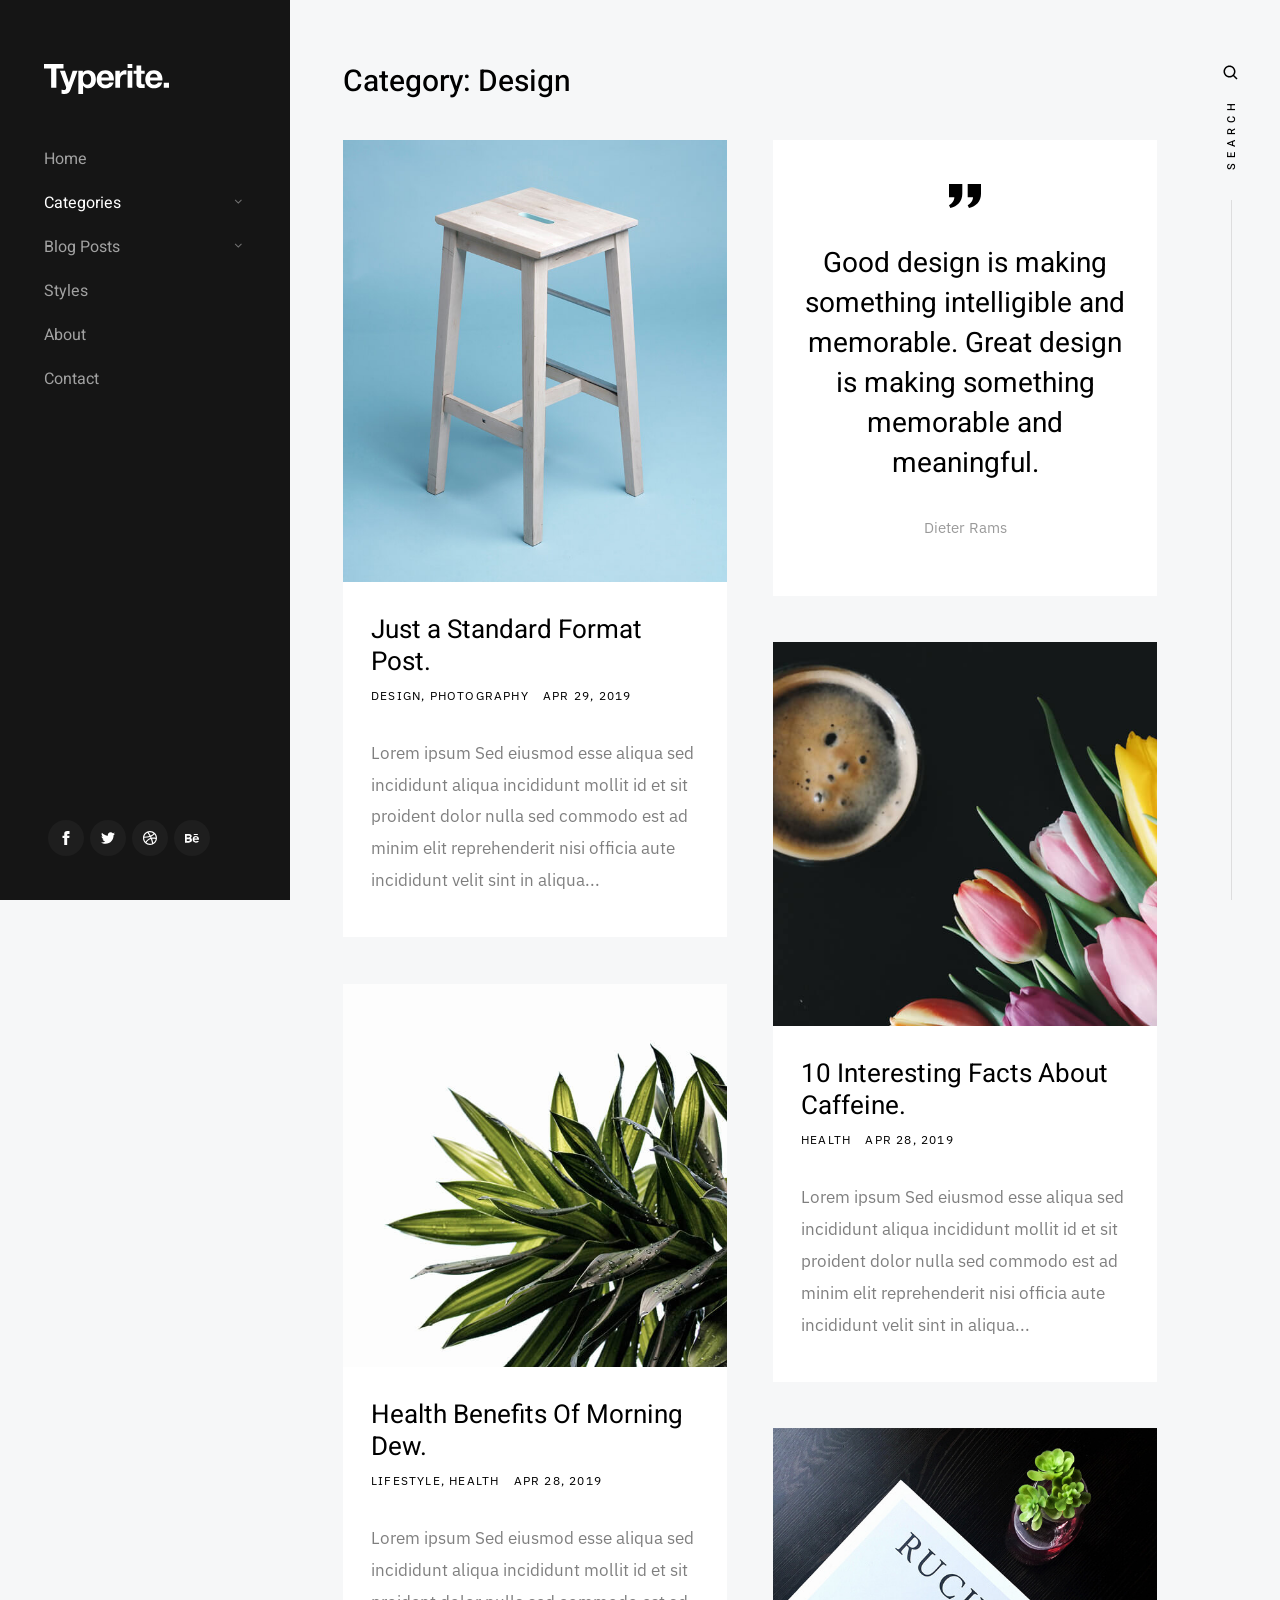
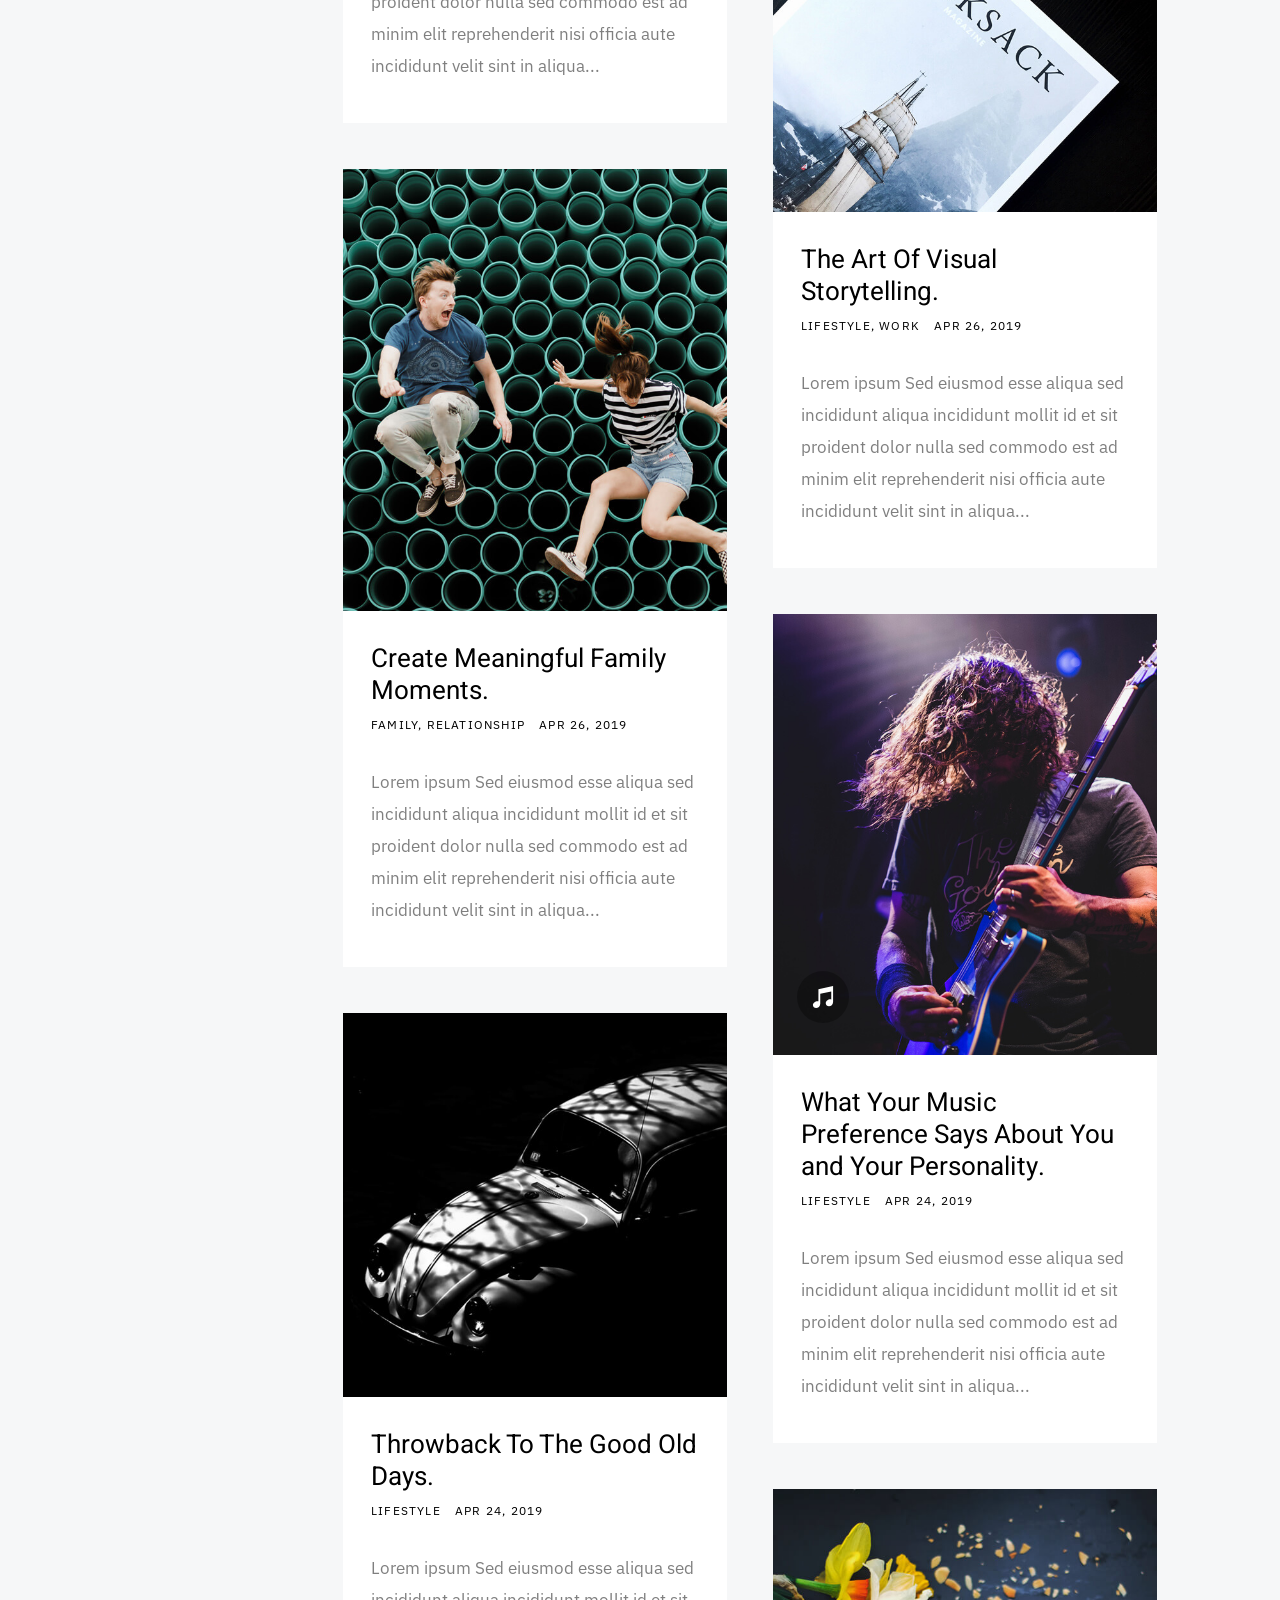
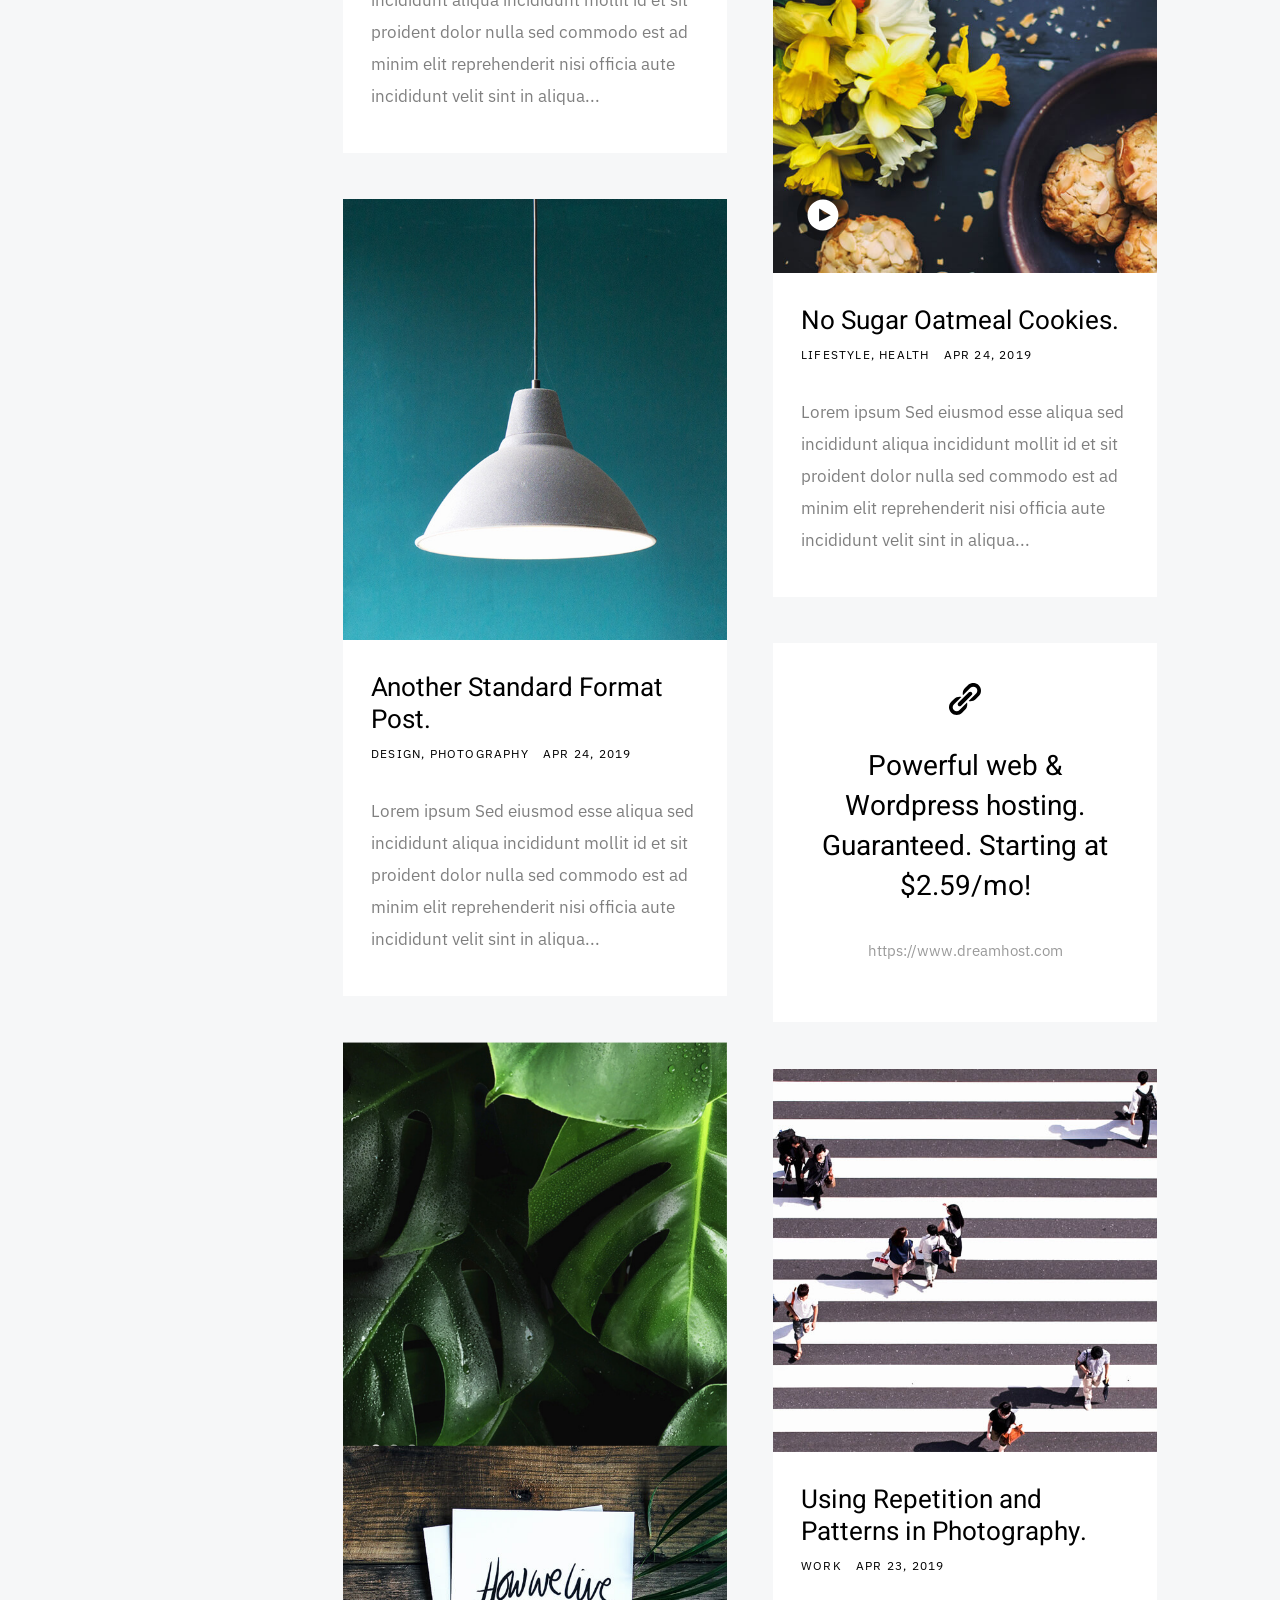
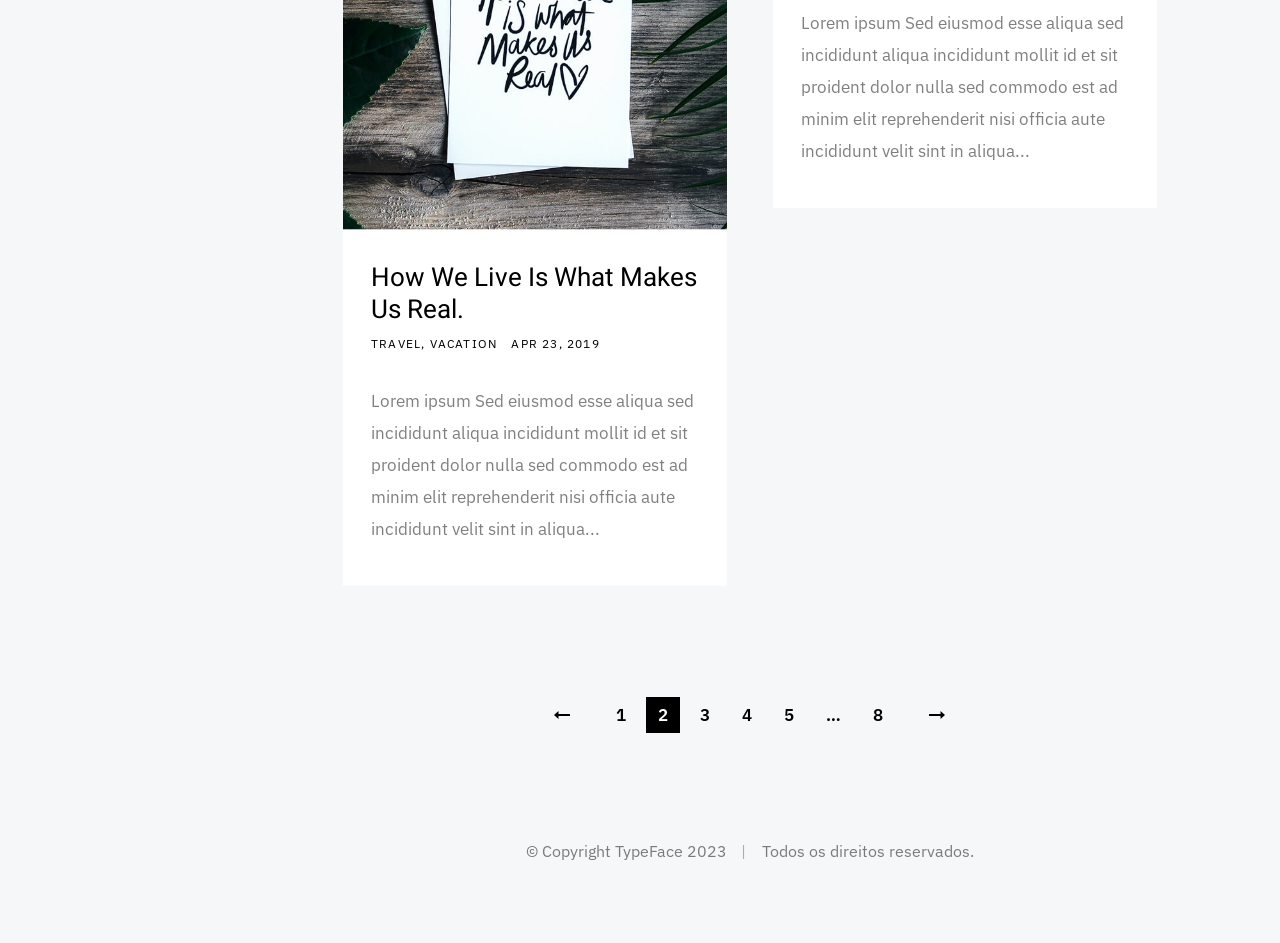
==== category.html @ 80059f25 "typeface" ====
<!DOCTYPE html>
<html class="no-js" lang="pt-br">
  <head>
    <!--- basic page needs
    ================================================== -->
    <meta charset="utf-8" />
    <title>Categories - TypeFace</title>
    <meta name="description" content="" />
    <meta name="author" content="" />

    <!-- mobile specific metas
    ================================================== -->
    <meta name="viewport" content="width=device-width, initial-scale=1" />

    <!-- CSS
    ================================================== -->
    <link rel="stylesheet" href="css/base.css" />
    <link rel="stylesheet" href="css/vendor.css" />
    <link rel="stylesheet" href="css/main.css" />

    <!-- script
    ================================================== -->
    <script src="js/modernizr.js"></script>

    <!-- favicons
    ================================================== -->
    <link rel="apple-touch-icon" sizes="180x180" href="apple-touch-icon.png" />
    <link rel="icon" type="image/png" sizes="32x32" href="favicon-32x32.png" />
    <link rel="icon" type="image/png" sizes="16x16" href="favicon-16x16.png" />
    <link rel="manifest" href="site.webmanifest" />
  </head>

  <body>
    <!-- preloader
    ================================================== -->
    <div id="preloader">
      <div id="loader" class="dots-fade">
        <div></div>
        <div></div>
        <div></div>
      </div>
    </div>

    <div id="top" class="s-wrap site-wrapper">
      <!-- site header
        ================================================== -->
      <header class="s-header">
        <div class="header__top">
          <div class="header__logo">
            <a class="site-logo" href="index.html">
              <img src="images/logo.svg" alt="Homepage" />
            </a>
          </div>
        </div>
        <!-- end header__top -->

        <nav class="header__nav-wrap">
          <ul class="header__nav">
            <li><a href="index.html" title="">Home</a></li>
            <li class="has-children current">
              <a href="#0" title="">Categories</a>
              <ul class="sub-menu">
                <li><a href="category.html">Lifestyle</a></li>
                <li><a href="category.html">Health</a></li>
                <li><a href="category.html">Family</a></li>
                <li><a href="category.html">Management</a></li>
                <li><a href="category.html">Travel</a></li>
                <li><a href="category.html">Work</a></li>
              </ul>
            </li>
            <li class="has-children">
              <a href="#0" title="">Blog Posts</a>
              <ul class="sub-menu">
                <li><a href="single-video.html">Video Post</a></li>
                <li><a href="single-audio.html">Audio Post</a></li>
                <li><a href="single-gallery.html">Gallery Post</a></li>
                <li><a href="single-standard.html">Standard Post</a></li>
              </ul>
            </li>
            <li><a href="styles.html" title="">Styles</a></li>
            <li><a href="page-about.html" title="">About</a></li>
            <li><a href="page-contact.html" title="">Contact</a></li>
          </ul>
          <!-- end header__nav -->

          <ul class="header__social">
            <li class="ss-facebook">
              <a href="https://facebook.com/">
                <span class="screen-reader-text">Facebook</span>
              </a>
            </li>
            <li class="ss-twitter">
              <a href="#0">
                <span class="screen-reader-text">Twitter</span>
              </a>
            </li>
            <li class="ss-dribbble">
              <a href="#0">
                <span class="screen-reader-text">Instagram</span>
              </a>
            </li>
            <li class="ss-behance">
              <a href="#0">
                <span class="screen-reader-text">Behance</span>
              </a>
            </li>
          </ul>
        </nav>
        <!-- end header__nav-wrap -->

        <!-- menu toggle -->
        <a href="#0" class="header__menu-toggle">
          <span>Menu</span>
        </a>
      </header>
      <!-- end s-header -->

      <!-- search
        ================================================== -->
      <div class="s-search">
        <div class="search-block">
          <form role="search" method="get" class="search-form" action="#">
            <label>
              <span class="hide-content">Search for:</span>
              <input
                type="search"
                class="search-field"
                placeholder="Type Keywords"
                value=""
                name="s"
                title="Search for:"
                autocomplete="off"
              />
            </label>
            <input type="submit" class="search-submit" value="Search" />
          </form>

          <a href="#0" title="Close Search" class="search-close">Close</a>
        </div>
        <!-- end search-block -->

        <!-- search modal trigger -->
        <a href="#0" class="search-trigger">
          <svg
            xmlns="http://www.w3.org/2000/svg"
            width="24"
            height="24"
            viewBox="0 0 24 24"
            style="fill: rgba(0, 0, 0, 1); transform: ; -ms-filter: "
          >
            <path
              d="M10,18c1.846,0,3.543-0.635,4.897-1.688l4.396,4.396l1.414-1.414l-4.396-4.396C17.365,13.543,18,11.846,18,10 c0-4.411-3.589-8-8-8s-8,3.589-8,8S5.589,18,10,18z M10,4c3.309,0,6,2.691,6,6s-2.691,6-6,6s-6-2.691-6-6S6.691,4,10,4z"
            ></path>
          </svg>
          <span>Search</span>
        </a>
        <span class="search-line"></span>
      </div>
      <!-- end s-search -->

      <!-- site content
        ================================================== -->
      <div class="s-content">
        <header class="listing-header">
          <h1 class="h2">Category: Design</h1>
        </header>

        <div class="masonry-wrap">
          <div class="masonry">
            <div class="grid-sizer"></div>

            <article class="masonry__brick entry format-standard animate-this">
              <div class="entry__thumb">
                <a href="single-standard.html" class="entry__thumb-link">
                  <img
                    src="images/thumbs/masonry/woodcraft-600.jpg"
                    srcset="
                      images/thumbs/masonry/woodcraft-600.jpg  1x,
                      images/thumbs/masonry/woodcraft-1200.jpg 2x
                    "
                    alt=""
                  />
                </a>
              </div>

              <div class="entry__text">
                <div class="entry__header">
                  <h2 class="entry__title">
                    <a href="single-standard.html"
                      >Just a Standard Format Post.</a
                    >
                  </h2>
                  <div class="entry__meta">
                    <span class="entry__meta-cat">
                      <a href="category.html">Design</a>
                      <a href="category.html">Photography</a>
                    </span>
                    <span class="entry__meta-date">
                      <a href="single-standard.html">Apr 29, 2019</a>
                    </span>
                  </div>
                </div>
                <div class="entry__excerpt">
                  <p>
                    Lorem ipsum Sed eiusmod esse aliqua sed incididunt aliqua
                    incididunt mollit id et sit proident dolor nulla sed commodo
                    est ad minim elit reprehenderit nisi officia aute incididunt
                    velit sint in aliqua...
                  </p>
                </div>
              </div>
            </article>
            <!-- end article -->

            <article class="masonry__brick entry format-quote animate-this">
              <div class="entry__thumb">
                <blockquote>
                  <p>
                    Good design is making something intelligible and memorable.
                    Great design is making something memorable and meaningful.
                  </p>

                  <cite>Dieter Rams</cite>
                </blockquote>
              </div>
            </article>
            <!-- end article -->

            <article class="masonry__brick entry format-standard animate-this">
              <div class="entry__thumb">
                <a href="single-standard.html" class="entry__thumb-link">
                  <img
                    src="images/thumbs/masonry/tulips-600.jpg"
                    srcset="
                      images/thumbs/masonry/tulips-600.jpg  1x,
                      images/thumbs/masonry/tulips-1200.jpg 2x
                    "
                    alt=""
                  />
                </a>
              </div>

              <div class="entry__text">
                <div class="entry__header">
                  <h2 class="entry__title">
                    <a href="single-standard.html"
                      >10 Interesting Facts About Caffeine.</a
                    >
                  </h2>
                  <div class="entry__meta">
                    <span class="entry__meta-cat">
                      <a href="category.html">Health</a>
                    </span>
                    <span class="entry__meta-date">
                      <a href="single-standard.html">Apr 28, 2019</a>
                    </span>
                  </div>
                </div>
                <div class="entry__excerpt">
                  <p>
                    Lorem ipsum Sed eiusmod esse aliqua sed incididunt aliqua
                    incididunt mollit id et sit proident dolor nulla sed commodo
                    est ad minim elit reprehenderit nisi officia aute incididunt
                    velit sint in aliqua...
                  </p>
                </div>
              </div>
            </article>
            <!-- end article -->

            <article class="masonry__brick entry format-standard animate-this">
              <div class="entry__thumb">
                <a href="single-standard.html" class="entry__thumb-link">
                  <img
                    src="images/thumbs/masonry/dew-600.jpg"
                    srcset="
                      images/thumbs/masonry/dew-600.jpg  1x,
                      images/thumbs/masonry/dew-1200.jpg 2x
                    "
                    alt=""
                  />
                </a>
              </div>

              <div class="entry__text">
                <div class="entry__header">
                  <h2 class="entry__title">
                    <a href="single-standard.html"
                      >Health Benefits Of Morning Dew.</a
                    >
                  </h2>
                  <div class="entry__meta">
                    <span class="entry__meta-cat">
                      <a href="category.html">Lifestyle</a>
                      <a href="category.html">Health</a>
                    </span>
                    <span class="entry__meta-date">
                      <a href="single-standard.html">Apr 28, 2019</a>
                    </span>
                  </div>
                </div>
                <div class="entry__excerpt">
                  <p>
                    Lorem ipsum Sed eiusmod esse aliqua sed incididunt aliqua
                    incididunt mollit id et sit proident dolor nulla sed commodo
                    est ad minim elit reprehenderit nisi officia aute incididunt
                    velit sint in aliqua...
                  </p>
                </div>
              </div>
            </article>
            <!-- end article -->

            <article class="masonry__brick entry format-standard animate-this">
              <div class="entry__thumb">
                <a href="single-standard.html" class="entry__thumb-link">
                  <img
                    src="images/thumbs/masonry/rucksack-600.jpg"
                    srcset="
                      images/thumbs/masonry/rucksack-600.jpg  1x,
                      images/thumbs/masonry/rucksack-1200.jpg 2x
                    "
                    alt=""
                  />
                </a>
              </div>

              <div class="entry__text">
                <div class="entry__header">
                  <h2 class="entry__title">
                    <a href="single-standard.html"
                      >The Art Of Visual Storytelling.</a
                    >
                  </h2>

                  <div class="entry__meta">
                    <span class="entry__meta-cat">
                      <a href="category.html">Lifestyle</a>
                      <a href="category.html">Work</a>
                    </span>
                    <span class="entry__meta-date">
                      <a href="single-standard.html">Apr 26, 2019</a>
                    </span>
                  </div>
                </div>
                <div class="entry__excerpt">
                  <p>
                    Lorem ipsum Sed eiusmod esse aliqua sed incididunt aliqua
                    incididunt mollit id et sit proident dolor nulla sed commodo
                    est ad minim elit reprehenderit nisi officia aute incididunt
                    velit sint in aliqua...
                  </p>
                </div>
              </div>
            </article>
            <!-- end article -->

            <article class="masonry__brick entry format-standard animate-this">
              <div class="entry__thumb">
                <a href="single-standard.html" class="entry__thumb-link">
                  <img
                    src="images/thumbs/masonry/jump-600.jpg"
                    srcset="
                      images/thumbs/masonry/jump-600.jpg  1x,
                      images/thumbs/masonry/jump-1200.jpg 2x
                    "
                    alt=""
                  />
                </a>
              </div>

              <div class="entry__text">
                <div class="entry__header">
                  <h2 class="entry__title">
                    <a href="single-standard.html"
                      >Create Meaningful Family Moments.</a
                    >
                  </h2>
                  <div class="entry__meta">
                    <span class="entry__meta-cat">
                      <a href="category.html">Family</a>
                      <a href="category.html">Relationship</a>
                    </span>
                    <span class="entry__meta-date">
                      <a href="single-standard.html">Apr 26, 2019</a>
                    </span>
                  </div>
                </div>
                <div class="entry__excerpt">
                  <p>
                    Lorem ipsum Sed eiusmod esse aliqua sed incididunt aliqua
                    incididunt mollit id et sit proident dolor nulla sed commodo
                    est ad minim elit reprehenderit nisi officia aute incididunt
                    velit sint in aliqua...
                  </p>
                </div>
              </div>
            </article>
            <!-- end article -->

            <article class="masonry__brick entry format-audio animate-this">
              <div class="entry__thumb">
                <a href="single-audio.html" class="entry__thumb-link">
                  <img
                    src="images/thumbs/masonry/guitarist-600.jpg"
                    srcset="
                      images/thumbs/masonry/guitarist-600.jpg  1x,
                      images/thumbs/masonry/guitarist-1200.jpg 2x
                    "
                    alt=""
                  />
                </a>
              </div>

              <div class="entry__text">
                <div class="entry__header">
                  <h2 class="entry__title">
                    <a href="single-audio.html"
                      >What Your Music Preference Says About You and Your
                      Personality.</a
                    >
                  </h2>
                  <div class="entry__meta">
                    <span class="entry__meta-cat">
                      <a href="category.html">Lifestyle</a>
                    </span>
                    <span class="entry__meta-date">
                      <a href="single-standard.html">Apr 24, 2019</a>
                    </span>
                  </div>
                </div>
                <div class="entry__excerpt">
                  <p>
                    Lorem ipsum Sed eiusmod esse aliqua sed incididunt aliqua
                    incididunt mollit id et sit proident dolor nulla sed commodo
                    est ad minim elit reprehenderit nisi officia aute incididunt
                    velit sint in aliqua...
                  </p>
                </div>
              </div>
            </article>
            <!-- end article -->

            <article class="masonry__brick entry format-standard animate-this">
              <div class="entry__thumb">
                <a href="single-standard.html" class="entry__thumb-link">
                  <img
                    src="images/thumbs/masonry/beetle-600.jpg"
                    srcset="
                      images/thumbs/masonry/beetle-600.jpg  1x,
                      images/thumbs/masonry/beetle-1200.jpg 2x
                    "
                    alt=""
                  />
                </a>
              </div>

              <div class="entry__text">
                <div class="entry__header">
                  <h2 class="entry__title">
                    <a href="single-standard.html"
                      >Throwback To The Good Old Days.</a
                    >
                  </h2>
                  <div class="entry__meta">
                    <span class="entry__meta-cat">
                      <a href="category.html">Lifestyle</a>
                    </span>
                    <span class="entry__meta-date">
                      <a href="single-standard.html">Apr 24, 2019</a>
                    </span>
                  </div>
                </div>
                <div class="entry__excerpt">
                  <p>
                    Lorem ipsum Sed eiusmod esse aliqua sed incididunt aliqua
                    incididunt mollit id et sit proident dolor nulla sed commodo
                    est ad minim elit reprehenderit nisi officia aute incididunt
                    velit sint in aliqua...
                  </p>
                </div>
              </div>
            </article>
            <!-- end article -->

            <article class="masonry__brick entry format-video animate-this">
              <div class="entry__thumb video-image">
                <a
                  href="https://player.vimeo.com/video/117310401?color=339989&title=0&byline=0&portrait=0"
                  data-lity
                  class="entry__thumb-link"
                >
                  <img
                    src="images/thumbs/masonry/cookies-600.jpg"
                    srcset="
                      images/thumbs/masonry/cookies-600.jpg  1x,
                      images/thumbs/masonry/cookies-1200.jpg 2x
                    "
                    alt=""
                  />
                </a>
              </div>

              <div class="entry__text">
                <div class="entry__header">
                  <h2 class="entry__title">
                    <a href="single-video.html">No Sugar Oatmeal Cookies.</a>
                  </h2>
                  <div class="entry__meta">
                    <span class="entry__meta-cat">
                      <a href="category.html">Lifestyle</a>
                      <a href="category.html">Health</a>
                    </span>
                    <span class="entry__meta-date">
                      <a href="single-standard.html">Apr 24, 2019</a>
                    </span>
                  </div>
                </div>
                <div class="entry__excerpt">
                  <p>
                    Lorem ipsum Sed eiusmod esse aliqua sed incididunt aliqua
                    incididunt mollit id et sit proident dolor nulla sed commodo
                    est ad minim elit reprehenderit nisi officia aute incididunt
                    velit sint in aliqua...
                  </p>
                </div>
              </div>
            </article>
            <!-- end article -->

            <article class="masonry__brick entry format-standard animate-this">
              <div class="entry__thumb">
                <a href="single-standard.html" class="entry__thumb-link">
                  <img
                    src="images/thumbs/masonry/lamp-600.jpg"
                    srcset="
                      images/thumbs/masonry/lamp-600.jpg  1x,
                      images/thumbs/masonry/lamp-1200.jpg 2x
                    "
                    alt=""
                  />
                </a>
              </div>

              <div class="entry__text">
                <div class="entry__header">
                  <h2 class="entry__title">
                    <a href="single-standard.html"
                      >Another Standard Format Post.</a
                    >
                  </h2>
                  <div class="entry__meta">
                    <span class="entry__meta-cat">
                      <a href="category.html">Design</a>
                      <a href="category.html">Photography</a>
                    </span>
                    <span class="entry__meta-date">
                      <a href="single-standard.html">Apr 24, 2019</a>
                    </span>
                  </div>
                </div>
                <div class="entry__excerpt">
                  <p>
                    Lorem ipsum Sed eiusmod esse aliqua sed incididunt aliqua
                    incididunt mollit id et sit proident dolor nulla sed commodo
                    est ad minim elit reprehenderit nisi officia aute incididunt
                    velit sint in aliqua...
                  </p>
                </div>
              </div>
            </article>
            <!-- end article -->

            <article class="masonry__brick entry format-link animate-this">
              <div class="entry__thumb">
                <div class="link-wrap">
                  <h2>
                    Powerful web & Wordpress hosting. Guaranteed. Starting at
                    $2.59/mo!
                  </h2>
                  <cite>
                    <a
                      target="_blank"
                      href="https://www.dreamhost.com/r.cgi?287326"
                      >https://www.dreamhost.com</a
                    >
                  </cite>
                </div>
              </div>
            </article>
            <!-- end article -->

            <article class="masonry__brick entry format-gallery animate-this">
              <div class="entry__thumb slider">
                <div class="slider__slides">
                  <div class="slider__slide">
                    <img
                      src="images/thumbs/masonry/gallery/slide-1-600.jpg"
                      srcset="
                        images/thumbs/masonry/gallery/slide-1-600.jpg  1x,
                        images/thumbs/masonry/gallery/slide-1-1200.jpg 2x
                      "
                      alt=""
                    />
                  </div>
                  <div class="slider__slide">
                    <img
                      src="images/thumbs/masonry/gallery/slide-2-600.jpg"
                      srcset="
                        images/thumbs/masonry/gallery/slide-2-600.jpg  1x,
                        images/thumbs/masonry/gallery/slide-2-1200.jpg 2x
                      "
                      alt=""
                    />
                  </div>
                  <div class="slider__slide">
                    <img
                      src="images/thumbs/masonry/gallery/slide-3-600.jpg"
                      srcset="
                        images/thumbs/masonry/gallery/slide-3-600.jpg  1x,
                        images/thumbs/masonry/gallery/slide-3-1200.jpg 2x
                      "
                      alt=""
                    />
                  </div>
                </div>
              </div>

              <div class="entry__text">
                <div class="entry__header">
                  <h2 class="entry__title">
                    <a href="single-gallery.html"
                      >The Best Tropical Leaves Images.</a
                    >
                  </h2>
                  <div class="entry__meta">
                    <span class="entry__meta-cat">
                      <a href="category.html">Vacation</a>
                    </span>
                    <span class="entry__meta-date">
                      <a href="single-standard.html">Apr 23, 2019</a>
                    </span>
                  </div>
                </div>
                <div class="entry__excerpt">
                  <p>
                    Lorem ipsum Sed eiusmod esse aliqua sed incididunt aliqua
                    incididunt mollit id et sit proident dolor nulla sed commodo
                    est ad minim elit reprehenderit nisi officia aute incididunt
                    velit sint in aliqua...
                  </p>
                </div>
              </div>
            </article>
            <!-- end article -->

            <article class="masonry__brick entry format-standard animate-this">
              <div class="entry__thumb">
                <a href="single-standard.html" class="entry__thumb-link">
                  <img
                    src="images/thumbs/masonry/walk-600.jpg"
                    srcset="
                      images/thumbs/masonry/walk-600.jpg  1x,
                      images/thumbs/masonry/walk-1200.jpg 2x
                    "
                    alt=""
                  />
                </a>
              </div>

              <div class="entry__text">
                <div class="entry__header">
                  <h2 class="entry__title">
                    <a href="single-standard.html"
                      >Using Repetition and Patterns in Photography.</a
                    >
                  </h2>
                  <div class="entry__meta">
                    <span class="entry__meta-cat">
                      <a href="category.html">Work</a>
                    </span>
                    <span class="entry__meta-date">
                      <a href="single-standard.html">Apr 23, 2019</a>
                    </span>
                  </div>
                </div>
                <div class="entry__excerpt">
                  <p>
                    Lorem ipsum Sed eiusmod esse aliqua sed incididunt aliqua
                    incididunt mollit id et sit proident dolor nulla sed commodo
                    est ad minim elit reprehenderit nisi officia aute incididunt
                    velit sint in aliqua...
                  </p>
                </div>
              </div>
            </article>
            <!-- end article -->

            <article class="masonry__brick entry format-standard animate-this">
              <div class="entry__thumb">
                <a href="single-standard.html" class="entry__thumb-link">
                  <img
                    src="images/thumbs/masonry/real-600.jpg"
                    srcset="
                      images/thumbs/masonry/real-600.jpg  1x,
                      images/thumbs/masonry/real-1200.jpg 2x
                    "
                    alt=""
                  />
                </a>
              </div>

              <div class="entry__text">
                <div class="entry__header">
                  <h2 class="entry__title">
                    <a href="single-standard.html"
                      >How We Live Is What Makes Us Real.</a
                    >
                  </h2>
                  <div class="entry__meta">
                    <span class="entry__meta-cat">
                      <a href="category.html">Travel</a>
                      <a href="category.html">Vacation</a>
                    </span>
                    <span class="entry__meta-date">
                      <a href="single-standard.html">Apr 23, 2019</a>
                    </span>
                  </div>
                </div>
                <div class="entry__excerpt">
                  <p>
                    Lorem ipsum Sed eiusmod esse aliqua sed incididunt aliqua
                    incididunt mollit id et sit proident dolor nulla sed commodo
                    est ad minim elit reprehenderit nisi officia aute incididunt
                    velit sint in aliqua...
                  </p>
                </div>
              </div>
            </article>
            <!-- end article -->
          </div>
          <!-- end masonry -->
        </div>
        <!-- end masonry-wrap -->

        <div class="row">
          <div class="column large-full">
            <nav class="pgn">
              <ul>
                <li><a class="pgn__prev" href="#0">Prev</a></li>
                <li><a class="pgn__num" href="#0">1</a></li>
                <li><span class="pgn__num current">2</span></li>
                <li><a class="pgn__num" href="#0">3</a></li>
                <li><a class="pgn__num" href="#0">4</a></li>
                <li><a class="pgn__num" href="#0">5</a></li>
                <li><span class="pgn__num dots">…</span></li>
                <li><a class="pgn__num" href="#0">8</a></li>
                <li><a class="pgn__next" href="#0">Next</a></li>
              </ul>
            </nav>
          </div>
        </div>
      </div>
      <!-- end s-content -->

      <!-- footer
        ================================================== -->
      <footer class="s-footer">
        <div class="row">
          <div class="column large-full footer__content">
            <div class="footer__copyright">
              <span>© Copyright TypeFace 2023</span>
              <span>Todos os direitos reservados.</span>
            </div>
          </div>
        </div>

        <div class="go-top">
          <a class="smoothscroll" title="Back to Top" href="#top"></a>
        </div>
      </footer>
    </div>
    <!-- end s-wrap -->

    <!-- Java Script
    ================================================== -->
    <script src="js/jquery-3.2.1.min.js"></script>
    <script src="js/plugins.js"></script>
    <script src="js/main.js"></script>
  </body>
</html>
---- css/base.css ----
/* =================================================================== 
 *
 *  Typerite Base Stylesheet
 *  Template Ver. 1.1.0
 *  03-15-2021
 *  ------------------------------------------------------------------
 *
 *  TOC:
 *  # imports 
 *  # normalize
 *  # basic/base setup styles
 *      ## Media
 *      ## Typography resets 
 *      ## links
 *      ## inputs
 *  # grid
 *      ## medium screen devices
 *      ## tablets
 *      ## mobile devices
 *      ## small mobile devices
 *  # block grids
 *      ## block grids - medium screen devices
 *      ## block grids - tablets
 *      ## block grids - mobile devices
 *      ## block grids - small mobile devices
 *  # MISC
 *
 * =================================================================== */


/* ===================================================================
 * # imports 
 *
 * ------------------------------------------------------------------- */
@import url("https://fonts.googleapis.com/css?family=Heebo:300,400,500,600,700|Lora:400,400i,700,700i|IBM+Plex+Sans:300,400,400i,600,700,900");


/* ==========================================================================
 * # normalize
 * normalize.css v8.0.1 | MIT License |
 * github.com/necolas/normalize.css
 *
 * -------------------------------------------------------------------------- */

/* ------------------------------------------------------------------- 
 * ## document
 * ------------------------------------------------------------------- */
/* 1. Correct the line height in all browsers.
 * 2. Prevent adjustments of font size after orientation changes in iOS.*/
html {
    line-height              : 1.15;
    /* 1 */
    -webkit-text-size-adjust : 100%;
    /* 2 */
}

/* ------------------------------------------------------------------- 
 * ## sections
 * ------------------------------------------------------------------- */
/* Remove the margin in all browsers. */
body {
    margin : 0;
}

/* Render the `main` element consistently in IE. */
main {
    display : block;
}

/* Correct the font size and margin on `h1` elements within `section` and
 * `article` contexts in Chrome, Firefox, and Safari. */
h1 {
    font-size : 2em;
    margin    : 0.67em 0;
}

/* ------------------------------------------------------------------- 
 * ## grouping
 * ------------------------------------------------------------------- */
/* 1. Add the correct box sizing in Firefox.
 * 2. Show the overflow in Edge and IE. */
hr {
    box-sizing : content-box;
    /* 1 */
    height     : 0;
    /* 1 */
    overflow   : visible;
    /* 2 */
}

/* 1. Correct the inheritance and scaling of font size in all browsers.
 * 2. Correct the odd `em` font sizing in all browsers. */
pre {
    font-family : monospace, monospace;
    /* 1 */
    font-size   : 1em;
    /* 2 */
}

/* ------------------------------------------------------------------- 
 * ## text-level semantics
 * ------------------------------------------------------------------- */
/* Remove the gray background on active links in IE 10. */
a {
    background-color : transparent;
}

/* 1. Remove the bottom border in Chrome 57-
 * 2. Add the correct text decoration in Chrome, Edge, IE, Opera, and Safari. */
abbr[title] {
    border-bottom   : none;
    /* 1 */
    text-decoration : underline;
    /* 2 */
    text-decoration : underline dotted;
    /* 2 */
}

/* Add the correct font weight in Chrome, Edge, and Safari. */
b,
strong {
    font-weight : bolder;
}

/* 1. Correct the inheritance and scaling of font size in all browsers.
 * 2. Correct the odd `em` font sizing in all browsers. */
code,
kbd,
samp {
    font-family : monospace, monospace;
    /* 1 */
    font-size   : 1em;
    /* 2 */
}

/* Add the correct font size in all browsers. */
small {
    font-size : 80%;
}

/* Prevent `sub` and `sup` elements from affecting the line height in
 * all browsers. */
sub,
sup {
    font-size      : 75%;
    line-height    : 0;
    position       : relative;
    vertical-align : baseline;
}

sub {
    bottom : -0.25em;
}

sup {
    top : -0.5em;
}

/* ------------------------------------------------------------------- 
 * ## embedded content
 * ------------------------------------------------------------------- */
/* Remove the border on images inside links in IE 10. */
img {
    border-style : none;
}

/* ------------------------------------------------------------------- 
 * ## forms
 * ------------------------------------------------------------------- */
/* 1. Change the font styles in all browsers.
 * 2. Remove the margin in Firefox and Safari. */
button,
input,
optgroup,
select,
textarea {
    font-family : inherit;
    /* 1 */
    font-size   : 100%;
    /* 1 */
    line-height : 1.15;
    /* 1 */
    margin      : 0;
    /* 2 */
}

/* Show the overflow in IE.
 * 1. Show the overflow in Edge. */
button,
input {
    /* 1 */
    overflow : visible;
}

/* Remove the inheritance of text transform in Edge, Firefox, and IE.
 * 1. Remove the inheritance of text transform in Firefox. */
button,
select {
    /* 1 */
    text-transform : none;
}

/* Correct the inability to style clickable types in iOS and Safari. */
button,
[type="button"],
[type="reset"],
[type="submit"] {
    -webkit-appearance : button;
}

/* Remove the inner border and padding in Firefox. */
button::-moz-focus-inner,
[type="button"]::-moz-focus-inner,
[type="reset"]::-moz-focus-inner,
[type="submit"]::-moz-focus-inner {
    border-style : none;
    padding      : 0;
}

/* Restore the focus styles unset by the previous rule. */
button:-moz-focusring,
[type="button"]:-moz-focusring,
[type="reset"]:-moz-focusring,
[type="submit"]:-moz-focusring {
    outline : 1px dotted ButtonText;
}

/* Correct the padding in Firefox. */
fieldset {
    padding : 0.35em 0.75em 0.625em;
}

/* 1. Correct the text wrapping in Edge and IE.
 * 2. Correct the color inheritance from `fieldset` elements in IE.
 * 3. Remove the padding so developers are not caught out when they zero out
 *    `fieldset` elements in all browsers. */
legend {
    box-sizing  : border-box;
    /* 1 */
    color       : inherit;
    /* 2 */
    display     : table;
    /* 1 */
    max-width   : 100%;
    /* 1 */
    padding     : 0;
    /* 3 */
    white-space : normal;
    /* 1 */
}

/* Add the correct vertical alignment in Chrome, Firefox, and Opera. */
progress {
    vertical-align : baseline;
}

/* Remove the default vertical scrollbar in IE 10+. */
textarea {
    overflow : auto;
}

/* 1. Add the correct box sizing in IE 10.
 * 2. Remove the padding in IE 10. */
[type="checkbox"],
[type="radio"] {
    box-sizing : border-box;
    /* 1 */
    padding    : 0;
    /* 2 */
}

/* Correct the cursor style of increment and decrement buttons in Chrome. */
[type="number"]::-webkit-inner-spin-button,
[type="number"]::-webkit-outer-spin-button {
    height : auto;
}

/* 1. Correct the odd appearance in Chrome and Safari.
 * 2. Correct the outline style in Safari. */
[type="search"] {
    -webkit-appearance : textfield;
    /* 1 */
    outline-offset     : -2px;
    /* 2 */
}

/* Remove the inner padding in Chrome and Safari on macOS. */
[type="search"]::-webkit-search-decoration {
    -webkit-appearance : none;
}

/* 1. Correct the inability to style clickable types in iOS and Safari.
 * 2. Change font properties to `inherit` in Safari. */
::-webkit-file-upload-button {
    -webkit-appearance : button;
    /* 1 */
    font               : inherit;
    /* 2 */
}

/* ------------------------------------------------------------------- 
 * ## interactive
 * ------------------------------------------------------------------- */
/* Add the correct display in Edge, IE 10+, and Firefox. */
details {
    display : block;
}

/* Add the correct display in all browsers. */
summary {
    display : list-item;
}

/* ------------------------------------------------------------------- 
 * ## misc
 * ------------------------------------------------------------------- */
/* Add the correct display in IE 10+. */
template {
    display : none;
}

/* Add the correct display in IE 10. */
[hidden] {
    display : none;
}


/* ===================================================================
 * # basic/base setup styles
 *
 * ------------------------------------------------------------------- */
html {
    font-size  : 62.5%;
    box-sizing : border-box;
}

*,
*::before,
*::after {
    box-sizing : inherit;
}

body {
    font-weight                : normal;
    line-height                : 1;
    word-wrap                  : break-word;
    -moz-font-smoothing        : grayscale;
    -moz-osx-font-smoothing    : grayscale;
    -webkit-font-smoothing     : antialiased;
    -webkit-overflow-scrolling : touch;
    -webkit-text-size-adjust   : none;
}

/* ------------------------------------------------------------------- 
 * ## Media
 * ------------------------------------------------------------------- */
svg,
img,
video embed,
iframe,
object {
    max-width : 100%;
    height    : auto;
}

/* ------------------------------------------------------------------- 
 * ## Typography resets 
 * ------------------------------------------------------------------- */
div,
dl,
dt,
dd,
ul,
ol,
li,
h1,
h2,
h3,
h4,
h5,
h6,
pre,
form,
p,
blockquote,
th,
td {
    margin  : 0;
    padding : 0;
}

p {
    font-size      : inherit;
    text-rendering : optimizeLegibility;
}

em,
i {
    font-style  : italic;
    line-height : inherit;
}

strong,
b {
    font-weight : bold;
    line-height : inherit;
}

small {
    font-size   : 60%;
    line-height : inherit;
}

ol,
ul {
    list-style : none;
}

li {
    display : block;
}

/* ------------------------------------------------------------------- 
 * ## links
 * ------------------------------------------------------------------- */
a {
    text-decoration : none;
    line-height     : inherit;
}

a img {
    border : none;
}

/* ------------------------------------------------------------------- 
 * ## inputs
 * ------------------------------------------------------------------- */
fieldset {
    margin  : 0;
    padding : 0;
}

input[type="email"],
input[type="number"],
input[type="search"],
input[type="text"],
input[type="tel"],
input[type="url"],
input[type="password"],
textarea {
    -webkit-appearance : none;
    -moz-appearance    : none;
    appearance         : none;
}


/* ===================================================================
 * # grid v2.0.1
 *
 *   -----------------------------------------------------------------
 * - Grid breakpoints are based on MAXIMUM WIDTH media queries, 
 *   meaning they apply to that one breakpoint and ALL THOSE BELOW IT.
 * - Grid columns without a specified width will automatically layout 
 *   as equal width columns.
 * ------------------------------------------------------------------- */

/* rows
 * ------------------------------------- */
.row {
    width             : 89%;
    max-width         : 1200px;
    margin            : 0 auto;
    display           : -ms-flexbox;
    display           : -webkit-flex;
    display           : flex;
    -webkit-flex-flow : row wrap;
    -ms-flex-flow     : row wrap;
    flex-flow         : row wrap;
}

.row .row {
    width        : auto;
    max-width    : none;
    margin-left  : -20px;
    margin-right : -20px;
}

/* columns
 * -------------------------------------- */
.column {
    -webkit-flex : 1 1 0%;
    -ms-flex     : 1 1 0%;
    flex         : 1 1 0%;
    padding      : 0 20px;
}

.collapse>.column,
.column.collapse {
    padding : 0;
}

/* flex row containers utility classes
 * ----------------------------------------- */
.row.row-wrap {
    -webkit-flex-wrap : wrap;
    -ms-flex-wrap     : wrap;
    flex-wrap         : wrap;
}

.row.row-nowrap {
    -webkit-flex-wrap : nowrap;
    -ms-flex-wrap     : none;
    flex-wrap         : nowrap;
}

.row.row-top {
    -webkit-align-items : flex-start;
    -ms-flex-align      : start;
    align-items         : flex-start;
}

.row.row-bottom {
    -webkit-align-items : flex-end;
    -ms-flex-align      : end;
    align-items         : flex-end;
}

.row.row-center {
    -webkit-align-items : center;
    -ms-flex-align      : center;
    align-items         : center;
}

.row.row-stretch {
    -webkit-align-items : stretch;
    -ms-flex-align      : stretch;
    align-items         : stretch;
}

.row.row-baseline {
    -webkit-align-items : baseline;
    -ms-flex-align      : baseline;
    align-items         : baseline;
}

/* flex item utility alignment classes
 * ----------------------------------------- */
.align-center {
    margin              : auto;
    -webkit-align-self  : center;
    -ms-flex-item-align : center;
    align-self          : center;
}

.align-left {
    margin-right        : auto;
    -webkit-align-self  : center;
    -ms-flex-item-align : center;
    align-self          : center;
}

.align-right {
    margin-left         : auto;
    -webkit-align-self  : center;
    -ms-flex-item-align : center;
    align-self          : center;
}

.align-x-center {
    margin-right : auto;
    margin-left  : auto;
}

.align-x-left {
    margin-right : auto;
}

.align-x-right {
    margin-left : auto;
}

.align-y-center {
    -webkit-align-self  : center;
    -ms-flex-item-align : center;
    align-self          : center;
}

.align-y-top {
    -webkit-align-self  : flex-start;
    -ms-flex-item-align : start;
    align-self          : flex-start;
}

.align-y-bottom {
    -webkit-align-self  : flex-end;
    -ms-flex-item-align : end;
    align-self          : flex-end;
}

/* large screen column widths 
 * -------------------------------------- */
.large-1 {
    -webkit-flex : 0 0 8.33333%;
    -ms-flex     : 0 0 8.33333%;
    flex         : 0 0 8.33333%;
    max-width    : 8.33333%;
}

.large-2 {
    -webkit-flex : 0 0 16.66667%;
    -ms-flex     : 0 0 16.66667%;
    flex         : 0 0 16.66667%;
    max-width    : 16.66667%;
}

.large-3 {
    -webkit-flex : 0 0 25%;
    -ms-flex     : 0 0 25%;
    flex         : 0 0 25%;
    max-width    : 25%;
}

.large-4 {
    -webkit-flex : 0 0 33.33333%;
    -ms-flex     : 0 0 33.33333%;
    flex         : 0 0 33.33333%;
    max-width    : 33.33333%;
}

.large-5 {
    -webkit-flex : 0 0 41.66667%;
    -ms-flex     : 0 0 41.66667%;
    flex         : 0 0 41.66667%;
    max-width    : 41.66667%;
}

.large-6,
.large-half {
    -webkit-flex : 0 0 50%;
    -ms-flex     : 0 0 50%;
    flex         : 0 0 50%;
    max-width    : 50%;
}

.large-7 {
    -webkit-flex : 0 0 58.33333%;
    -ms-flex     : 0 0 58.33333%;
    flex         : 0 0 58.33333%;
    max-width    : 58.33333%;
}

.large-8 {
    -webkit-flex : 0 0 66.66667%;
    -ms-flex     : 0 0 66.66667%;
    flex         : 0 0 66.66667%;
    max-width    : 66.66667%;
}

.large-9 {
    -webkit-flex : 0 0 75%;
    -ms-flex     : 0 0 75%;
    flex         : 0 0 75%;
    max-width    : 75%;
}

.large-10 {
    -webkit-flex : 0 0 83.33333%;
    -ms-flex     : 0 0 83.33333%;
    flex         : 0 0 83.33333%;
    max-width    : 83.33333%;
}

.large-11 {
    -webkit-flex : 0 0 91.66667%;
    -ms-flex     : 0 0 91.66667%;
    flex         : 0 0 91.66667%;
    max-width    : 91.66667%;
}

.large-12,
.large-full {
    -webkit-flex : 0 0 100%;
    -ms-flex     : 0 0 100%;
    flex         : 0 0 100%;
    max-width    : 100%;
}

/* ------------------------------------------------------------------- 
 * ## medium screen devices
 * ------------------------------------------------------------------- */
@media screen and (max-width: 1200px) {
    .row .row {
        margin-left  : -16px;
        margin-right : -16px;
    }

    .column {
        padding : 0 16px;
    }

    .medium-1 {
        -webkit-flex : 0 0 8.33333%;
        -ms-flex     : 0 0 8.33333%;
        flex         : 0 0 8.33333%;
        max-width    : 8.33333%;
    }

    .medium-2 {
        -webkit-flex : 0 0 16.66667%;
        -ms-flex     : 0 0 16.66667%;
        flex         : 0 0 16.66667%;
        max-width    : 16.66667%;
    }

    .medium-3 {
        -webkit-flex : 0 0 25%;
        -ms-flex     : 0 0 25%;
        flex         : 0 0 25%;
        max-width    : 25%;
    }

    .medium-4 {
        -webkit-flex : 0 0 33.33333%;
        -ms-flex     : 0 0 33.33333%;
        flex         : 0 0 33.33333%;
        max-width    : 33.33333%;
    }

    .medium-5 {
        -webkit-flex : 0 0 41.66667%;
        -ms-flex     : 0 0 41.66667%;
        flex         : 0 0 41.66667%;
        max-width    : 41.66667%;
    }

    .medium-6,
    .medium-half {
        -webkit-flex : 0 0 50%;
        -ms-flex     : 0 0 50%;
        flex         : 0 0 50%;
        max-width    : 50%;
    }

    .medium-7 {
        -webkit-flex : 0 0 58.33333%;
        -ms-flex     : 0 0 58.33333%;
        flex         : 0 0 58.33333%;
        max-width    : 58.33333%;
    }

    .medium-8 {
        -webkit-flex : 0 0 66.66667%;
        -ms-flex     : 0 0 66.66667%;
        flex         : 0 0 66.66667%;
        max-width    : 66.66667%;
    }

    .medium-9 {
        -webkit-flex : 0 0 75%;
        -ms-flex     : 0 0 75%;
        flex         : 0 0 75%;
        max-width    : 75%;
    }

    .medium-10 {
        -webkit-flex : 0 0 83.33333%;
        -ms-flex     : 0 0 83.33333%;
        flex         : 0 0 83.33333%;
        max-width    : 83.33333%;
    }

    .medium-11 {
        -webkit-flex : 0 0 91.66667%;
        -ms-flex     : 0 0 91.66667%;
        flex         : 0 0 91.66667%;
        max-width    : 91.66667%;
    }

    .medium-12,
    .medium-full {
        -webkit-flex : 0 0 100%;
        -ms-flex     : 0 0 100%;
        flex         : 0 0 100%;
        max-width    : 100%;
    }
}

/* ------------------------------------------------------------------- 
 * ## tablets
 * ------------------------------------------------------------------- */
@media screen and (max-width: 800px) {
    .tab-1 {
        -webkit-flex : 0 0 8.33333%;
        -ms-flex     : 0 0 8.33333%;
        flex         : 0 0 8.33333%;
        max-width    : 8.33333%;
    }

    .tab-2 {
        -webkit-flex : 0 0 16.66667%;
        -ms-flex     : 0 0 16.66667%;
        flex         : 0 0 16.66667%;
        max-width    : 16.66667%;
    }

    .tab-3 {
        -webkit-flex : 0 0 25%;
        -ms-flex     : 0 0 25%;
        flex         : 0 0 25%;
        max-width    : 25%;
    }

    .tab-4 {
        -webkit-flex : 0 0 33.33333%;
        -ms-flex     : 0 0 33.33333%;
        flex         : 0 0 33.33333%;
        max-width    : 33.33333%;
    }

    .tab-5 {
        -webkit-flex : 0 0 41.66667%;
        -ms-flex     : 0 0 41.66667%;
        flex         : 0 0 41.66667%;
        max-width    : 41.66667%;
    }

    .tab-6,
    .tab-half {
        -webkit-flex : 0 0 50%;
        -ms-flex     : 0 0 50%;
        flex         : 0 0 50%;
        max-width    : 50%;
    }

    .tab-7 {
        -webkit-flex : 0 0 58.33333%;
        -ms-flex     : 0 0 58.33333%;
        flex         : 0 0 58.33333%;
        max-width    : 58.33333%;
    }

    .tab-8 {
        -webkit-flex : 0 0 66.66667%;
        -ms-flex     : 0 0 66.66667%;
        flex         : 0 0 66.66667%;
        max-width    : 66.66667%;
    }

    .tab-9 {
        -webkit-flex : 0 0 75%;
        -ms-flex     : 0 0 75%;
        flex         : 0 0 75%;
        max-width    : 75%;
    }

    .tab-10 {
        -webkit-flex : 0 0 83.33333%;
        -ms-flex     : 0 0 83.33333%;
        flex         : 0 0 83.33333%;
        max-width    : 83.33333%;
    }

    .tab-11 {
        -webkit-flex : 0 0 91.66667%;
        -ms-flex     : 0 0 91.66667%;
        flex         : 0 0 91.66667%;
        max-width    : 91.66667%;
    }

    .tab-12,
    .tab-full {
        -webkit-flex : 0 0 100%;
        -ms-flex     : 0 0 100%;
        flex         : 0 0 100%;
        max-width    : 100%;
    }

    .hide-on-tablet {
        display : none;
    }
}

/* ------------------------------------------------------------------- 
 * ## mobile devices 
 * ------------------------------------------------------------------- */
@media screen and (max-width: 600px) {
    .row {
        width         : 100%;
        padding-left  : 25px;
        padding-right : 25px;
    }

    .row .row {
        margin-left   : -10px;
        margin-right  : -10px;
        padding-left  : 0;
        padding-right : 0;
    }

    .column {
        padding : 0 10px;
    }

    .mob-1 {
        -webkit-flex : 0 0 8.33333%;
        -ms-flex     : 0 0 8.33333%;
        flex         : 0 0 8.33333%;
        max-width    : 8.33333%;
    }

    .mob-2 {
        -webkit-flex : 0 0 16.66667%;
        -ms-flex     : 0 0 16.66667%;
        flex         : 0 0 16.66667%;
        max-width    : 16.66667%;
    }

    .mob-3 {
        -webkit-flex : 0 0 25%;
        -ms-flex     : 0 0 25%;
        flex         : 0 0 25%;
        max-width    : 25%;
    }

    .mob-4 {
        -webkit-flex : 0 0 33.33333%;
        -ms-flex     : 0 0 33.33333%;
        flex         : 0 0 33.33333%;
        max-width    : 33.33333%;
    }

    .mob-5 {
        -webkit-flex : 0 0 41.66667%;
        -ms-flex     : 0 0 41.66667%;
        flex         : 0 0 41.66667%;
        max-width    : 41.66667%;
    }

    .mob-6,
    .mob-half {
        -webkit-flex : 0 0 50%;
        -ms-flex     : 0 0 50%;
        flex         : 0 0 50%;
        max-width    : 50%;
    }

    .mob-7 {
        -webkit-flex : 0 0 58.33333%;
        -ms-flex     : 0 0 58.33333%;
        flex         : 0 0 58.33333%;
        max-width    : 58.33333%;
    }

    .mob-8 {
        -webkit-flex : 0 0 66.66667%;
        -ms-flex     : 0 0 66.66667%;
        flex         : 0 0 66.66667%;
        max-width    : 66.66667%;
    }

    .mob-9 {
        -webkit-flex : 0 0 75%;
        -ms-flex     : 0 0 75%;
        flex         : 0 0 75%;
        max-width    : 75%;
    }

    .mob-10 {
        -webkit-flex : 0 0 83.33333%;
        -ms-flex     : 0 0 83.33333%;
        flex         : 0 0 83.33333%;
        max-width    : 83.33333%;
    }

    .mob-11 {
        -webkit-flex : 0 0 91.66667%;
        -ms-flex     : 0 0 91.66667%;
        flex         : 0 0 91.66667%;
        max-width    : 91.66667%;
    }

    .mob-12,
    .mob-full {
        -webkit-flex : 0 0 100%;
        -ms-flex     : 0 0 100%;
        flex         : 0 0 100%;
        max-width    : 100%;
    }

    .hide-on-mobile {
        display : none;
    }
}

/* ------------------------------------------------------------------- 
 * ## small mobile devices <= 400px
 * ------------------------------------------------------------------- */
@media screen and (max-width: 400px) {
    .row {
        padding-left  : 22px;
        padding-right : 22px;
    }

    .row .row {
        margin-left  : 0;
        margin-right : 0;
    }

    .column {
        -webkit-flex : 0 0 100%;
        -ms-flex     : 0 0 100%;
        flex         : 0 0 100%;
        max-width    : 100%;
        width        : 100%;
        margin-left  : 0;
        margin-right : 0;
        padding      : 0;
    }
}


/* ===================================================================
 * # block grids
 *
 * -------------------------------------------------------------------
 * Equally-sized columns define at parent/row level.
 * ------------------------------------------------------------------- */
.block-large-1-8>.column {
    -webkit-flex : 0 0 12.5%;
    -ms-flex     : 0 0 12.5%;
    flex         : 0 0 12.5%;
    max-width    : 12.5%;
}

.block-large-1-6>.column {
    -webkit-flex : 0 0 16.66667%;
    -ms-flex     : 0 0 16.66667%;
    flex         : 0 0 16.66667%;
    max-width    : 16.66667%;
}

.block-large-1-5>.column {
    -webkit-flex : 0 0 20%;
    -ms-flex     : 0 0 20%;
    flex         : 0 0 20%;
    max-width    : 20%;
}

.block-large-1-4>.column {
    -webkit-flex : 0 0 25%;
    -ms-flex     : 0 0 25%;
    flex         : 0 0 25%;
    max-width    : 25%;
}

.block-large-1-3>.column {
    -webkit-flex : 0 0 33.33333%;
    -ms-flex     : 0 0 33.33333%;
    flex         : 0 0 33.33333%;
    max-width    : 33.33333%;
}

.block-large-1-2>.column {
    -webkit-flex : 0 0 50%;
    -ms-flex     : 0 0 50%;
    flex         : 0 0 50%;
    max-width    : 50%;
}

.block-large-full>.column {
    -webkit-flex : 0 0 100%;
    -ms-flex     : 0 0 100%;
    flex         : 0 0 100%;
    max-width    : 100%;
}

/* ------------------------------------------------------------------- 
 * ## block grids - medium screen devices
 * ------------------------------------------------------------------- */
@media screen and (max-width: 1200px) {
    .block-medium-1-8>.column {
        -webkit-flex : 0 0 12.5%;
        -ms-flex     : 0 0 12.5%;
        flex         : 0 0 12.5%;
        max-width    : 12.5%;
    }

    .block-medium-1-6>.column {
        -webkit-flex : 0 0 16.66667%;
        -ms-flex     : 0 0 16.66667%;
        flex         : 0 0 16.66667%;
        max-width    : 16.66667%;
    }

    .block-medium-1-5>.column {
        -webkit-flex : 0 0 20%;
        -ms-flex     : 0 0 20%;
        flex         : 0 0 20%;
        max-width    : 20%;
    }

    .block-medium-1-4>.column {
        -webkit-flex : 0 0 25%;
        -ms-flex     : 0 0 25%;
        flex         : 0 0 25%;
        max-width    : 25%;
    }

    .block-medium-1-3>.column {
        -webkit-flex : 0 0 33.33333%;
        -ms-flex     : 0 0 33.33333%;
        flex         : 0 0 33.33333%;
        max-width    : 33.33333%;
    }

    .block-medium-1-2>.column {
        -webkit-flex : 0 0 50%;
        -ms-flex     : 0 0 50%;
        flex         : 0 0 50%;
        max-width    : 50%;
    }

    .block-medium-full>.column {
        -webkit-flex : 0 0 100%;
        -ms-flex     : 0 0 100%;
        flex         : 0 0 100%;
        max-width    : 100%;
    }
}

/* ------------------------------------------------------------------- 
 * ## block grids - tablets
 * ------------------------------------------------------------------- */
@media screen and (max-width: 800px) {
    .block-tab-1-8>.column {
        -webkit-flex : 0 0 12.5%;
        -ms-flex     : 0 0 12.5%;
        flex         : 0 0 12.5%;
        max-width    : 12.5%;
    }

    .block-tab-1-6>.column {
        -webkit-flex : 0 0 16.66667%;
        -ms-flex     : 0 0 16.66667%;
        flex         : 0 0 16.66667%;
        max-width    : 16.66667%;
    }

    .block-tab-1-5>.column {
        -webkit-flex : 0 0 20%;
        -ms-flex     : 0 0 20%;
        flex         : 0 0 20%;
        max-width    : 20%;
    }

    .block-tab-1-4>.column {
        -webkit-flex : 0 0 25%;
        -ms-flex     : 0 0 25%;
        flex         : 0 0 25%;
        max-width    : 25%;
    }

    .block-tab-1-3>.column {
        -webkit-flex : 0 0 33.33333%;
        -ms-flex     : 0 0 33.33333%;
        flex         : 0 0 33.33333%;
        max-width    : 33.33333%;
    }

    .block-tab-1-2>.column {
        -webkit-flex : 0 0 50%;
        -ms-flex     : 0 0 50%;
        flex         : 0 0 50%;
        max-width    : 50%;
    }

    .block-tab-full>.column {
        -webkit-flex : 0 0 100%;
        -ms-flex     : 0 0 100%;
        flex         : 0 0 100%;
        max-width    : 100%;
    }
}

/* ------------------------------------------------------------------- 
 * ## block grids - mobile devices
 * ------------------------------------------------------------------- */
@media screen and (max-width: 600px) {
    .block-mob-1-8>.column {
        -webkit-flex : 0 0 12.5%;
        -ms-flex     : 0 0 12.5%;
        flex         : 0 0 12.5%;
        max-width    : 12.5%;
    }

    .block-mob-1-6>.column {
        -webkit-flex : 0 0 16.66667%;
        -ms-flex     : 0 0 16.66667%;
        flex         : 0 0 16.66667%;
        max-width    : 16.66667%;
    }

    .block-mob-1-5>.column {
        -webkit-flex : 0 0 20%;
        -ms-flex     : 0 0 20%;
        flex         : 0 0 20%;
        max-width    : 20%;
    }

    .block-mob-1-4>.column {
        -webkit-flex : 0 0 25%;
        -ms-flex     : 0 0 25%;
        flex         : 0 0 25%;
        max-width    : 25%;
    }

    .block-mob-1-3>.column {
        -webkit-flex : 0 0 33.33333%;
        -ms-flex     : 0 0 33.33333%;
        flex         : 0 0 33.33333%;
        max-width    : 33.33333%;
    }

    .block-mob-1-2>.column {
        -webkit-flex : 0 0 50%;
        -ms-flex     : 0 0 50%;
        flex         : 0 0 50%;
        max-width    : 50%;
    }

    .block-mob-full>.column {
        -webkit-flex : 0 0 100%;
        -ms-flex     : 0 0 100%;
        flex         : 0 0 100%;
        max-width    : 100%;
    }
}

/* ------------------------------------------------------------------- 
 * ## block grids - small mobile devices <= 400px
 * ------------------------------------------------------------------- */
@media screen and (max-width: 400px) {
    .stack>.column {
        -webkit-flex : 0 0 100%;
        -ms-flex     : 0 0 100%;
        flex         : 0 0 100%;
        max-width    : 100%;
        width        : 100%;
        margin-left  : 0;
        margin-right : 0;
        padding      : 0;
    }
}


/* ===================================================================
 * # MISC
 *
 * ------------------------------------------------------------------- */
.group:after {
    content : "";
    display : table;
    clear   : both;
}

/* misc helper classes
 * -------------------------------------- */
.is-hidden {
    display : none;
}

.is-invisible {
    visibility : hidden;
}

.antialiased {
    -webkit-font-smoothing  : antialiased;
    -moz-osx-font-smoothing : grayscale;
}

.overflow-hidden {
    overflow : hidden;
}

.remove-bottom {
    margin-bottom : 0;
}

.add-half-bottom {
    margin-bottom : 1.6rem !important;
}

.add-bottom {
    margin-bottom : 3.2rem !important;
}

.no-border {
    border : none;
}

.full-width {
    width : 100%;
}

.text-center {
    text-align : center;
}

.text-left {
    text-align : left;
}

.text-right {
    text-align : right;
}

.pull-left {
    float : left;
}

.pull-right {
    float : right;
}
---- css/vendor.css ----
/* =================================================================== 
 *
 *  Typerite Vendor/Third Party CSS
 *  Template Ver. 1.1.0
 *  03-15-2021
 *  ------------------------------------------------------------------
 *
 *  TOC:
 *  # Animate On Scroll 
 *  # Slick Slider
 *  # lity
 *  # PrismJS
 *
 * =================================================================== */


/* ===================================================================
 * # Animate On Scroll 
 * https://michalsnik.github.io/aos/
 * ------------------------------------------------------------------- */
[data-aos][data-aos][data-aos-duration='50'],
body[data-aos-duration='50'] [data-aos] {
    transition-duration : 50ms;
}

[data-aos][data-aos][data-aos-delay='50'],
body[data-aos-delay='50'] [data-aos] {
    transition-delay : 0;
}

[data-aos][data-aos][data-aos-delay='50'].aos-animate,
body[data-aos-delay='50'] [data-aos].aos-animate {
    transition-delay : 50ms;
}

[data-aos][data-aos][data-aos-duration='100'],
body[data-aos-duration='100'] [data-aos] {
    transition-duration : .1s;
}

[data-aos][data-aos][data-aos-delay='100'],
body[data-aos-delay='100'] [data-aos] {
    transition-delay : 0;
}

[data-aos][data-aos][data-aos-delay='100'].aos-animate,
body[data-aos-delay='100'] [data-aos].aos-animate {
    transition-delay : .1s;
}

[data-aos][data-aos][data-aos-duration='150'],
body[data-aos-duration='150'] [data-aos] {
    transition-duration : .15s;
}

[data-aos][data-aos][data-aos-delay='150'],
body[data-aos-delay='150'] [data-aos] {
    transition-delay : 0;
}

[data-aos][data-aos][data-aos-delay='150'].aos-animate,
body[data-aos-delay='150'] [data-aos].aos-animate {
    transition-delay : .15s;
}

[data-aos][data-aos][data-aos-duration='200'],
body[data-aos-duration='200'] [data-aos] {
    transition-duration : .2s;
}

[data-aos][data-aos][data-aos-delay='200'],
body[data-aos-delay='200'] [data-aos] {
    transition-delay : 0;
}

[data-aos][data-aos][data-aos-delay='200'].aos-animate,
body[data-aos-delay='200'] [data-aos].aos-animate {
    transition-delay : .2s;
}

[data-aos][data-aos][data-aos-duration='250'],
body[data-aos-duration='250'] [data-aos] {
    transition-duration : .25s;
}

[data-aos][data-aos][data-aos-delay='250'],
body[data-aos-delay='250'] [data-aos] {
    transition-delay : 0;
}

[data-aos][data-aos][data-aos-delay='250'].aos-animate,
body[data-aos-delay='250'] [data-aos].aos-animate {
    transition-delay : .25s;
}

[data-aos][data-aos][data-aos-duration='300'],
body[data-aos-duration='300'] [data-aos] {
    transition-duration : .3s;
}

[data-aos][data-aos][data-aos-delay='300'],
body[data-aos-delay='300'] [data-aos] {
    transition-delay : 0;
}

[data-aos][data-aos][data-aos-delay='300'].aos-animate,
body[data-aos-delay='300'] [data-aos].aos-animate {
    transition-delay : .3s;
}

[data-aos][data-aos][data-aos-duration='350'],
body[data-aos-duration='350'] [data-aos] {
    transition-duration : .35s;
}

[data-aos][data-aos][data-aos-delay='350'],
body[data-aos-delay='350'] [data-aos] {
    transition-delay : 0;
}

[data-aos][data-aos][data-aos-delay='350'].aos-animate,
body[data-aos-delay='350'] [data-aos].aos-animate {
    transition-delay : .35s;
}

[data-aos][data-aos][data-aos-duration='400'],
body[data-aos-duration='400'] [data-aos] {
    transition-duration : .4s;
}

[data-aos][data-aos][data-aos-delay='400'],
body[data-aos-delay='400'] [data-aos] {
    transition-delay : 0;
}

[data-aos][data-aos][data-aos-delay='400'].aos-animate,
body[data-aos-delay='400'] [data-aos].aos-animate {
    transition-delay : .4s;
}

[data-aos][data-aos][data-aos-duration='450'],
body[data-aos-duration='450'] [data-aos] {
    transition-duration : .45s;
}

[data-aos][data-aos][data-aos-delay='450'],
body[data-aos-delay='450'] [data-aos] {
    transition-delay : 0;
}

[data-aos][data-aos][data-aos-delay='450'].aos-animate,
body[data-aos-delay='450'] [data-aos].aos-animate {
    transition-delay : .45s;
}

[data-aos][data-aos][data-aos-duration='500'],
body[data-aos-duration='500'] [data-aos] {
    transition-duration : .5s;
}

[data-aos][data-aos][data-aos-delay='500'],
body[data-aos-delay='500'] [data-aos] {
    transition-delay : 0;
}

[data-aos][data-aos][data-aos-delay='500'].aos-animate,
body[data-aos-delay='500'] [data-aos].aos-animate {
    transition-delay : .5s;
}

[data-aos][data-aos][data-aos-duration='550'],
body[data-aos-duration='550'] [data-aos] {
    transition-duration : .55s;
}

[data-aos][data-aos][data-aos-delay='550'],
body[data-aos-delay='550'] [data-aos] {
    transition-delay : 0;
}

[data-aos][data-aos][data-aos-delay='550'].aos-animate,
body[data-aos-delay='550'] [data-aos].aos-animate {
    transition-delay : .55s;
}

[data-aos][data-aos][data-aos-duration='600'],
body[data-aos-duration='600'] [data-aos] {
    transition-duration : .6s;
}

[data-aos][data-aos][data-aos-delay='600'],
body[data-aos-delay='600'] [data-aos] {
    transition-delay : 0;
}

[data-aos][data-aos][data-aos-delay='600'].aos-animate,
body[data-aos-delay='600'] [data-aos].aos-animate {
    transition-delay : .6s;
}

[data-aos][data-aos][data-aos-duration='650'],
body[data-aos-duration='650'] [data-aos] {
    transition-duration : .65s;
}

[data-aos][data-aos][data-aos-delay='650'],
body[data-aos-delay='650'] [data-aos] {
    transition-delay : 0;
}

[data-aos][data-aos][data-aos-delay='650'].aos-animate,
body[data-aos-delay='650'] [data-aos].aos-animate {
    transition-delay : .65s;
}

[data-aos][data-aos][data-aos-duration='700'],
body[data-aos-duration='700'] [data-aos] {
    transition-duration : .7s;
}

[data-aos][data-aos][data-aos-delay='700'],
body[data-aos-delay='700'] [data-aos] {
    transition-delay : 0;
}

[data-aos][data-aos][data-aos-delay='700'].aos-animate,
body[data-aos-delay='700'] [data-aos].aos-animate {
    transition-delay : .7s;
}

[data-aos][data-aos][data-aos-duration='750'],
body[data-aos-duration='750'] [data-aos] {
    transition-duration : .75s;
}

[data-aos][data-aos][data-aos-delay='750'],
body[data-aos-delay='750'] [data-aos] {
    transition-delay : 0;
}

[data-aos][data-aos][data-aos-delay='750'].aos-animate,
body[data-aos-delay='750'] [data-aos].aos-animate {
    transition-delay : .75s;
}

[data-aos][data-aos][data-aos-duration='800'],
body[data-aos-duration='800'] [data-aos] {
    transition-duration : .8s;
}

[data-aos][data-aos][data-aos-delay='800'],
body[data-aos-delay='800'] [data-aos] {
    transition-delay : 0;
}

[data-aos][data-aos][data-aos-delay='800'].aos-animate,
body[data-aos-delay='800'] [data-aos].aos-animate {
    transition-delay : .8s;
}

[data-aos][data-aos][data-aos-duration='850'],
body[data-aos-duration='850'] [data-aos] {
    transition-duration : .85s;
}

[data-aos][data-aos][data-aos-delay='850'],
body[data-aos-delay='850'] [data-aos] {
    transition-delay : 0;
}

[data-aos][data-aos][data-aos-delay='850'].aos-animate,
body[data-aos-delay='850'] [data-aos].aos-animate {
    transition-delay : .85s;
}

[data-aos][data-aos][data-aos-duration='900'],
body[data-aos-duration='900'] [data-aos] {
    transition-duration : .9s;
}

[data-aos][data-aos][data-aos-delay='900'],
body[data-aos-delay='900'] [data-aos] {
    transition-delay : 0;
}

[data-aos][data-aos][data-aos-delay='900'].aos-animate,
body[data-aos-delay='900'] [data-aos].aos-animate {
    transition-delay : .9s;
}

[data-aos][data-aos][data-aos-duration='950'],
body[data-aos-duration='950'] [data-aos] {
    transition-duration : .95s;
}

[data-aos][data-aos][data-aos-delay='950'],
body[data-aos-delay='950'] [data-aos] {
    transition-delay : 0;
}

[data-aos][data-aos][data-aos-delay='950'].aos-animate,
body[data-aos-delay='950'] [data-aos].aos-animate {
    transition-delay : .95s;
}

[data-aos][data-aos][data-aos-duration='1000'],
body[data-aos-duration='1000'] [data-aos] {
    transition-duration : 1s;
}

[data-aos][data-aos][data-aos-delay='1000'],
body[data-aos-delay='1000'] [data-aos] {
    transition-delay : 0;
}

[data-aos][data-aos][data-aos-delay='1000'].aos-animate,
body[data-aos-delay='1000'] [data-aos].aos-animate {
    transition-delay : 1s;
}

[data-aos][data-aos][data-aos-duration='1050'],
body[data-aos-duration='1050'] [data-aos] {
    transition-duration : 1.05s;
}

[data-aos][data-aos][data-aos-delay='1050'],
body[data-aos-delay='1050'] [data-aos] {
    transition-delay : 0;
}

[data-aos][data-aos][data-aos-delay='1050'].aos-animate,
body[data-aos-delay='1050'] [data-aos].aos-animate {
    transition-delay : 1.05s;
}

[data-aos][data-aos][data-aos-duration='1100'],
body[data-aos-duration='1100'] [data-aos] {
    transition-duration : 1.1s;
}

[data-aos][data-aos][data-aos-delay='1100'],
body[data-aos-delay='1100'] [data-aos] {
    transition-delay : 0;
}

[data-aos][data-aos][data-aos-delay='1100'].aos-animate,
body[data-aos-delay='1100'] [data-aos].aos-animate {
    transition-delay : 1.1s;
}

[data-aos][data-aos][data-aos-duration='1150'],
body[data-aos-duration='1150'] [data-aos] {
    transition-duration : 1.15s;
}

[data-aos][data-aos][data-aos-delay='1150'],
body[data-aos-delay='1150'] [data-aos] {
    transition-delay : 0;
}

[data-aos][data-aos][data-aos-delay='1150'].aos-animate,
body[data-aos-delay='1150'] [data-aos].aos-animate {
    transition-delay : 1.15s;
}

[data-aos][data-aos][data-aos-duration='1200'],
body[data-aos-duration='1200'] [data-aos] {
    transition-duration : 1.2s;
}

[data-aos][data-aos][data-aos-delay='1200'],
body[data-aos-delay='1200'] [data-aos] {
    transition-delay : 0;
}

[data-aos][data-aos][data-aos-delay='1200'].aos-animate,
body[data-aos-delay='1200'] [data-aos].aos-animate {
    transition-delay : 1.2s;
}

[data-aos][data-aos][data-aos-duration='1250'],
body[data-aos-duration='1250'] [data-aos] {
    transition-duration : 1.25s;
}

[data-aos][data-aos][data-aos-delay='1250'],
body[data-aos-delay='1250'] [data-aos] {
    transition-delay : 0;
}

[data-aos][data-aos][data-aos-delay='1250'].aos-animate,
body[data-aos-delay='1250'] [data-aos].aos-animate {
    transition-delay : 1.25s;
}

[data-aos][data-aos][data-aos-duration='1300'],
body[data-aos-duration='1300'] [data-aos] {
    transition-duration : 1.3s;
}

[data-aos][data-aos][data-aos-delay='1300'],
body[data-aos-delay='1300'] [data-aos] {
    transition-delay : 0;
}

[data-aos][data-aos][data-aos-delay='1300'].aos-animate,
body[data-aos-delay='1300'] [data-aos].aos-animate {
    transition-delay : 1.3s;
}

[data-aos][data-aos][data-aos-duration='1350'],
body[data-aos-duration='1350'] [data-aos] {
    transition-duration : 1.35s;
}

[data-aos][data-aos][data-aos-delay='1350'],
body[data-aos-delay='1350'] [data-aos] {
    transition-delay : 0;
}

[data-aos][data-aos][data-aos-delay='1350'].aos-animate,
body[data-aos-delay='1350'] [data-aos].aos-animate {
    transition-delay : 1.35s;
}

[data-aos][data-aos][data-aos-duration='1400'],
body[data-aos-duration='1400'] [data-aos] {
    transition-duration : 1.4s;
}

[data-aos][data-aos][data-aos-delay='1400'],
body[data-aos-delay='1400'] [data-aos] {
    transition-delay : 0;
}

[data-aos][data-aos][data-aos-delay='1400'].aos-animate,
body[data-aos-delay='1400'] [data-aos].aos-animate {
    transition-delay : 1.4s;
}

[data-aos][data-aos][data-aos-duration='1450'],
body[data-aos-duration='1450'] [data-aos] {
    transition-duration : 1.45s;
}

[data-aos][data-aos][data-aos-delay='1450'],
body[data-aos-delay='1450'] [data-aos] {
    transition-delay : 0;
}

[data-aos][data-aos][data-aos-delay='1450'].aos-animate,
body[data-aos-delay='1450'] [data-aos].aos-animate {
    transition-delay : 1.45s;
}

[data-aos][data-aos][data-aos-duration='1500'],
body[data-aos-duration='1500'] [data-aos] {
    transition-duration : 1.5s;
}

[data-aos][data-aos][data-aos-delay='1500'],
body[data-aos-delay='1500'] [data-aos] {
    transition-delay : 0;
}

[data-aos][data-aos][data-aos-delay='1500'].aos-animate,
body[data-aos-delay='1500'] [data-aos].aos-animate {
    transition-delay : 1.5s;
}

[data-aos][data-aos][data-aos-duration='1550'],
body[data-aos-duration='1550'] [data-aos] {
    transition-duration : 1.55s;
}

[data-aos][data-aos][data-aos-delay='1550'],
body[data-aos-delay='1550'] [data-aos] {
    transition-delay : 0;
}

[data-aos][data-aos][data-aos-delay='1550'].aos-animate,
body[data-aos-delay='1550'] [data-aos].aos-animate {
    transition-delay : 1.55s;
}

[data-aos][data-aos][data-aos-duration='1600'],
body[data-aos-duration='1600'] [data-aos] {
    transition-duration : 1.6s;
}

[data-aos][data-aos][data-aos-delay='1600'],
body[data-aos-delay='1600'] [data-aos] {
    transition-delay : 0;
}

[data-aos][data-aos][data-aos-delay='1600'].aos-animate,
body[data-aos-delay='1600'] [data-aos].aos-animate {
    transition-delay : 1.6s;
}

[data-aos][data-aos][data-aos-duration='1650'],
body[data-aos-duration='1650'] [data-aos] {
    transition-duration : 1.65s;
}

[data-aos][data-aos][data-aos-delay='1650'],
body[data-aos-delay='1650'] [data-aos] {
    transition-delay : 0;
}

[data-aos][data-aos][data-aos-delay='1650'].aos-animate,
body[data-aos-delay='1650'] [data-aos].aos-animate {
    transition-delay : 1.65s;
}

[data-aos][data-aos][data-aos-duration='1700'],
body[data-aos-duration='1700'] [data-aos] {
    transition-duration : 1.7s;
}

[data-aos][data-aos][data-aos-delay='1700'],
body[data-aos-delay='1700'] [data-aos] {
    transition-delay : 0;
}

[data-aos][data-aos][data-aos-delay='1700'].aos-animate,
body[data-aos-delay='1700'] [data-aos].aos-animate {
    transition-delay : 1.7s;
}

[data-aos][data-aos][data-aos-duration='1750'],
body[data-aos-duration='1750'] [data-aos] {
    transition-duration : 1.75s;
}

[data-aos][data-aos][data-aos-delay='1750'],
body[data-aos-delay='1750'] [data-aos] {
    transition-delay : 0;
}

[data-aos][data-aos][data-aos-delay='1750'].aos-animate,
body[data-aos-delay='1750'] [data-aos].aos-animate {
    transition-delay : 1.75s;
}

[data-aos][data-aos][data-aos-duration='1800'],
body[data-aos-duration='1800'] [data-aos] {
    transition-duration : 1.8s;
}

[data-aos][data-aos][data-aos-delay='1800'],
body[data-aos-delay='1800'] [data-aos] {
    transition-delay : 0;
}

[data-aos][data-aos][data-aos-delay='1800'].aos-animate,
body[data-aos-delay='1800'] [data-aos].aos-animate {
    transition-delay : 1.8s;
}

[data-aos][data-aos][data-aos-duration='1850'],
body[data-aos-duration='1850'] [data-aos] {
    transition-duration : 1.85s;
}

[data-aos][data-aos][data-aos-delay='1850'],
body[data-aos-delay='1850'] [data-aos] {
    transition-delay : 0;
}

[data-aos][data-aos][data-aos-delay='1850'].aos-animate,
body[data-aos-delay='1850'] [data-aos].aos-animate {
    transition-delay : 1.85s;
}

[data-aos][data-aos][data-aos-duration='1900'],
body[data-aos-duration='1900'] [data-aos] {
    transition-duration : 1.9s;
}

[data-aos][data-aos][data-aos-delay='1900'],
body[data-aos-delay='1900'] [data-aos] {
    transition-delay : 0;
}

[data-aos][data-aos][data-aos-delay='1900'].aos-animate,
body[data-aos-delay='1900'] [data-aos].aos-animate {
    transition-delay : 1.9s;
}

[data-aos][data-aos][data-aos-duration='1950'],
body[data-aos-duration='1950'] [data-aos] {
    transition-duration : 1.95s;
}

[data-aos][data-aos][data-aos-delay='1950'],
body[data-aos-delay='1950'] [data-aos] {
    transition-delay : 0;
}

[data-aos][data-aos][data-aos-delay='1950'].aos-animate,
body[data-aos-delay='1950'] [data-aos].aos-animate {
    transition-delay : 1.95s;
}

[data-aos][data-aos][data-aos-duration='2000'],
body[data-aos-duration='2000'] [data-aos] {
    transition-duration : 2s;
}

[data-aos][data-aos][data-aos-delay='2000'],
body[data-aos-delay='2000'] [data-aos] {
    transition-delay : 0;
}

[data-aos][data-aos][data-aos-delay='2000'].aos-animate,
body[data-aos-delay='2000'] [data-aos].aos-animate {
    transition-delay : 2s;
}

[data-aos][data-aos][data-aos-duration='2050'],
body[data-aos-duration='2050'] [data-aos] {
    transition-duration : 2.05s;
}

[data-aos][data-aos][data-aos-delay='2050'],
body[data-aos-delay='2050'] [data-aos] {
    transition-delay : 0;
}

[data-aos][data-aos][data-aos-delay='2050'].aos-animate,
body[data-aos-delay='2050'] [data-aos].aos-animate {
    transition-delay : 2.05s;
}

[data-aos][data-aos][data-aos-duration='2100'],
body[data-aos-duration='2100'] [data-aos] {
    transition-duration : 2.1s;
}

[data-aos][data-aos][data-aos-delay='2100'],
body[data-aos-delay='2100'] [data-aos] {
    transition-delay : 0;
}

[data-aos][data-aos][data-aos-delay='2100'].aos-animate,
body[data-aos-delay='2100'] [data-aos].aos-animate {
    transition-delay : 2.1s;
}

[data-aos][data-aos][data-aos-duration='2150'],
body[data-aos-duration='2150'] [data-aos] {
    transition-duration : 2.15s;
}

[data-aos][data-aos][data-aos-delay='2150'],
body[data-aos-delay='2150'] [data-aos] {
    transition-delay : 0;
}

[data-aos][data-aos][data-aos-delay='2150'].aos-animate,
body[data-aos-delay='2150'] [data-aos].aos-animate {
    transition-delay : 2.15s;
}

[data-aos][data-aos][data-aos-duration='2200'],
body[data-aos-duration='2200'] [data-aos] {
    transition-duration : 2.2s;
}

[data-aos][data-aos][data-aos-delay='2200'],
body[data-aos-delay='2200'] [data-aos] {
    transition-delay : 0;
}

[data-aos][data-aos][data-aos-delay='2200'].aos-animate,
body[data-aos-delay='2200'] [data-aos].aos-animate {
    transition-delay : 2.2s;
}

[data-aos][data-aos][data-aos-duration='2250'],
body[data-aos-duration='2250'] [data-aos] {
    transition-duration : 2.25s;
}

[data-aos][data-aos][data-aos-delay='2250'],
body[data-aos-delay='2250'] [data-aos] {
    transition-delay : 0;
}

[data-aos][data-aos][data-aos-delay='2250'].aos-animate,
body[data-aos-delay='2250'] [data-aos].aos-animate {
    transition-delay : 2.25s;
}

[data-aos][data-aos][data-aos-duration='2300'],
body[data-aos-duration='2300'] [data-aos] {
    transition-duration : 2.3s;
}

[data-aos][data-aos][data-aos-delay='2300'],
body[data-aos-delay='2300'] [data-aos] {
    transition-delay : 0;
}

[data-aos][data-aos][data-aos-delay='2300'].aos-animate,
body[data-aos-delay='2300'] [data-aos].aos-animate {
    transition-delay : 2.3s;
}

[data-aos][data-aos][data-aos-duration='2350'],
body[data-aos-duration='2350'] [data-aos] {
    transition-duration : 2.35s;
}

[data-aos][data-aos][data-aos-delay='2350'],
body[data-aos-delay='2350'] [data-aos] {
    transition-delay : 0;
}

[data-aos][data-aos][data-aos-delay='2350'].aos-animate,
body[data-aos-delay='2350'] [data-aos].aos-animate {
    transition-delay : 2.35s;
}

[data-aos][data-aos][data-aos-duration='2400'],
body[data-aos-duration='2400'] [data-aos] {
    transition-duration : 2.4s;
}

[data-aos][data-aos][data-aos-delay='2400'],
body[data-aos-delay='2400'] [data-aos] {
    transition-delay : 0;
}

[data-aos][data-aos][data-aos-delay='2400'].aos-animate,
body[data-aos-delay='2400'] [data-aos].aos-animate {
    transition-delay : 2.4s;
}

[data-aos][data-aos][data-aos-duration='2450'],
body[data-aos-duration='2450'] [data-aos] {
    transition-duration : 2.45s;
}

[data-aos][data-aos][data-aos-delay='2450'],
body[data-aos-delay='2450'] [data-aos] {
    transition-delay : 0;
}

[data-aos][data-aos][data-aos-delay='2450'].aos-animate,
body[data-aos-delay='2450'] [data-aos].aos-animate {
    transition-delay : 2.45s;
}

[data-aos][data-aos][data-aos-duration='2500'],
body[data-aos-duration='2500'] [data-aos] {
    transition-duration : 2.5s;
}

[data-aos][data-aos][data-aos-delay='2500'],
body[data-aos-delay='2500'] [data-aos] {
    transition-delay : 0;
}

[data-aos][data-aos][data-aos-delay='2500'].aos-animate,
body[data-aos-delay='2500'] [data-aos].aos-animate {
    transition-delay : 2.5s;
}

[data-aos][data-aos][data-aos-duration='2550'],
body[data-aos-duration='2550'] [data-aos] {
    transition-duration : 2.55s;
}

[data-aos][data-aos][data-aos-delay='2550'],
body[data-aos-delay='2550'] [data-aos] {
    transition-delay : 0;
}

[data-aos][data-aos][data-aos-delay='2550'].aos-animate,
body[data-aos-delay='2550'] [data-aos].aos-animate {
    transition-delay : 2.55s;
}

[data-aos][data-aos][data-aos-duration='2600'],
body[data-aos-duration='2600'] [data-aos] {
    transition-duration : 2.6s;
}

[data-aos][data-aos][data-aos-delay='2600'],
body[data-aos-delay='2600'] [data-aos] {
    transition-delay : 0;
}

[data-aos][data-aos][data-aos-delay='2600'].aos-animate,
body[data-aos-delay='2600'] [data-aos].aos-animate {
    transition-delay : 2.6s;
}

[data-aos][data-aos][data-aos-duration='2650'],
body[data-aos-duration='2650'] [data-aos] {
    transition-duration : 2.65s;
}

[data-aos][data-aos][data-aos-delay='2650'],
body[data-aos-delay='2650'] [data-aos] {
    transition-delay : 0;
}

[data-aos][data-aos][data-aos-delay='2650'].aos-animate,
body[data-aos-delay='2650'] [data-aos].aos-animate {
    transition-delay : 2.65s;
}

[data-aos][data-aos][data-aos-duration='2700'],
body[data-aos-duration='2700'] [data-aos] {
    transition-duration : 2.7s;
}

[data-aos][data-aos][data-aos-delay='2700'],
body[data-aos-delay='2700'] [data-aos] {
    transition-delay : 0;
}

[data-aos][data-aos][data-aos-delay='2700'].aos-animate,
body[data-aos-delay='2700'] [data-aos].aos-animate {
    transition-delay : 2.7s;
}

[data-aos][data-aos][data-aos-duration='2750'],
body[data-aos-duration='2750'] [data-aos] {
    transition-duration : 2.75s;
}

[data-aos][data-aos][data-aos-delay='2750'],
body[data-aos-delay='2750'] [data-aos] {
    transition-delay : 0;
}

[data-aos][data-aos][data-aos-delay='2750'].aos-animate,
body[data-aos-delay='2750'] [data-aos].aos-animate {
    transition-delay : 2.75s;
}

[data-aos][data-aos][data-aos-duration='2800'],
body[data-aos-duration='2800'] [data-aos] {
    transition-duration : 2.8s;
}

[data-aos][data-aos][data-aos-delay='2800'],
body[data-aos-delay='2800'] [data-aos] {
    transition-delay : 0;
}

[data-aos][data-aos][data-aos-delay='2800'].aos-animate,
body[data-aos-delay='2800'] [data-aos].aos-animate {
    transition-delay : 2.8s;
}

[data-aos][data-aos][data-aos-duration='2850'],
body[data-aos-duration='2850'] [data-aos] {
    transition-duration : 2.85s;
}

[data-aos][data-aos][data-aos-delay='2850'],
body[data-aos-delay='2850'] [data-aos] {
    transition-delay : 0;
}

[data-aos][data-aos][data-aos-delay='2850'].aos-animate,
body[data-aos-delay='2850'] [data-aos].aos-animate {
    transition-delay : 2.85s;
}

[data-aos][data-aos][data-aos-duration='2900'],
body[data-aos-duration='2900'] [data-aos] {
    transition-duration : 2.9s;
}

[data-aos][data-aos][data-aos-delay='2900'],
body[data-aos-delay='2900'] [data-aos] {
    transition-delay : 0;
}

[data-aos][data-aos][data-aos-delay='2900'].aos-animate,
body[data-aos-delay='2900'] [data-aos].aos-animate {
    transition-delay : 2.9s;
}

[data-aos][data-aos][data-aos-duration='2950'],
body[data-aos-duration='2950'] [data-aos] {
    transition-duration : 2.95s;
}

[data-aos][data-aos][data-aos-delay='2950'],
body[data-aos-delay='2950'] [data-aos] {
    transition-delay : 0;
}

[data-aos][data-aos][data-aos-delay='2950'].aos-animate,
body[data-aos-delay='2950'] [data-aos].aos-animate {
    transition-delay : 2.95s;
}

[data-aos][data-aos][data-aos-duration='3000'],
body[data-aos-duration='3000'] [data-aos] {
    transition-duration : 3s;
}

[data-aos][data-aos][data-aos-delay='3000'],
body[data-aos-delay='3000'] [data-aos] {
    transition-delay : 0;
}

[data-aos][data-aos][data-aos-delay='3000'].aos-animate,
body[data-aos-delay='3000'] [data-aos].aos-animate {
    transition-delay : 3s;
}

[data-aos][data-aos][data-aos-easing=linear],
body[data-aos-easing=linear] [data-aos] {
    transition-timing-function : cubic-bezier(0.25, 0.25, 0.75, 0.75);
}

[data-aos][data-aos][data-aos-easing=ease],
body[data-aos-easing=ease] [data-aos] {
    transition-timing-function : ease;
}

[data-aos][data-aos][data-aos-easing=ease-in],
body[data-aos-easing=ease-in] [data-aos] {
    transition-timing-function : ease-in;
}

[data-aos][data-aos][data-aos-easing=ease-out],
body[data-aos-easing=ease-out] [data-aos] {
    transition-timing-function : ease-out;
}

[data-aos][data-aos][data-aos-easing=ease-in-out],
body[data-aos-easing=ease-in-out] [data-aos] {
    transition-timing-function : ease-in-out;
}

[data-aos][data-aos][data-aos-easing=ease-in-back],
body[data-aos-easing=ease-in-back] [data-aos] {
    transition-timing-function : cubic-bezier(0.6, -0.28, 0.735, 0.045);
}

[data-aos][data-aos][data-aos-easing=ease-out-back],
body[data-aos-easing=ease-out-back] [data-aos] {
    transition-timing-function : cubic-bezier(0.175, 0.885, 0.32, 1.275);
}

[data-aos][data-aos][data-aos-easing=ease-in-out-back],
body[data-aos-easing=ease-in-out-back] [data-aos] {
    transition-timing-function : cubic-bezier(0.68, -0.55, 0.265, 1.55);
}

[data-aos][data-aos][data-aos-easing=ease-in-sine],
body[data-aos-easing=ease-in-sine] [data-aos] {
    transition-timing-function : cubic-bezier(0.47, 0, 0.745, 0.715);
}

[data-aos][data-aos][data-aos-easing=ease-out-sine],
body[data-aos-easing=ease-out-sine] [data-aos] {
    transition-timing-function : cubic-bezier(0.39, 0.575, 0.565, 1);
}

[data-aos][data-aos][data-aos-easing=ease-in-out-sine],
body[data-aos-easing=ease-in-out-sine] [data-aos] {
    transition-timing-function : cubic-bezier(0.445, 0.05, 0.55, 0.95);
}

[data-aos][data-aos][data-aos-easing=ease-in-quad],
body[data-aos-easing=ease-in-quad] [data-aos] {
    transition-timing-function : cubic-bezier(0.55, 0.085, 0.68, 0.53);
}

[data-aos][data-aos][data-aos-easing=ease-out-quad],
body[data-aos-easing=ease-out-quad] [data-aos] {
    transition-timing-function : cubic-bezier(0.25, 0.46, 0.45, 0.94);
}

[data-aos][data-aos][data-aos-easing=ease-in-out-quad],
body[data-aos-easing=ease-in-out-quad] [data-aos] {
    transition-timing-function : cubic-bezier(0.455, 0.03, 0.515, 0.955);
}

[data-aos][data-aos][data-aos-easing=ease-in-cubic],
body[data-aos-easing=ease-in-cubic] [data-aos] {
    transition-timing-function : cubic-bezier(0.55, 0.085, 0.68, 0.53);
}

[data-aos][data-aos][data-aos-easing=ease-out-cubic],
body[data-aos-easing=ease-out-cubic] [data-aos] {
    transition-timing-function : cubic-bezier(0.25, 0.46, 0.45, 0.94);
}

[data-aos][data-aos][data-aos-easing=ease-in-out-cubic],
body[data-aos-easing=ease-in-out-cubic] [data-aos] {
    transition-timing-function : cubic-bezier(0.455, 0.03, 0.515, 0.955);
}

[data-aos][data-aos][data-aos-easing=ease-in-quart],
body[data-aos-easing=ease-in-quart] [data-aos] {
    transition-timing-function : cubic-bezier(0.55, 0.085, 0.68, 0.53);
}

[data-aos][data-aos][data-aos-easing=ease-out-quart],
body[data-aos-easing=ease-out-quart] [data-aos] {
    transition-timing-function : cubic-bezier(0.25, 0.46, 0.45, 0.94);
}

[data-aos][data-aos][data-aos-easing=ease-in-out-quart],
body[data-aos-easing=ease-in-out-quart] [data-aos] {
    transition-timing-function : cubic-bezier(0.455, 0.03, 0.515, 0.955);
}

[data-aos^=fade][data-aos^=fade] {
    opacity             : 0;
    transition-property : opacity, transform;
}

[data-aos^=fade][data-aos^=fade].aos-animate {
    opacity   : 1;
    transform : translate(0);
}

[data-aos=fade-up] {
    transform : translateY(100px);
}

[data-aos=fade-down] {
    transform : translateY(-100px);
}

[data-aos=fade-right] {
    transform : translate(-100px);
}

[data-aos=fade-left] {
    transform : translate(100px);
}

[data-aos=fade-up-right] {
    transform : translate(-100px, 100px);
}

[data-aos=fade-up-left] {
    transform : translate(100px, 100px);
}

[data-aos=fade-down-right] {
    transform : translate(-100px, -100px);
}

[data-aos=fade-down-left] {
    transform : translate(100px, -100px);
}

[data-aos^=zoom][data-aos^=zoom] {
    opacity             : 0;
    transition-property : opacity, transform;
}

[data-aos^=zoom][data-aos^=zoom].aos-animate {
    opacity   : 1;
    transform : translate(0) scale(1);
}

[data-aos=zoom-in] {
    transform : scale(0.6);
}

[data-aos=zoom-in-up] {
    transform : translateY(100px) scale(0.6);
}

[data-aos=zoom-in-down] {
    transform : translateY(-100px) scale(0.6);
}

[data-aos=zoom-in-right] {
    transform : translate(-100px) scale(0.6);
}

[data-aos=zoom-in-left] {
    transform : translate(100px) scale(0.6);
}

[data-aos=zoom-out] {
    transform : scale(1.2);
}

[data-aos=zoom-out-up] {
    transform : translateY(100px) scale(1.2);
}

[data-aos=zoom-out-down] {
    transform : translateY(-100px) scale(1.2);
}

[data-aos=zoom-out-right] {
    transform : translate(-100px) scale(1.2);
}

[data-aos=zoom-out-left] {
    transform : translate(100px) scale(1.2);
}

[data-aos^=slide][data-aos^=slide] {
    transition-property : transform;
}

[data-aos^=slide][data-aos^=slide].aos-animate {
    transform : translate(0);
}

[data-aos=slide-up] {
    transform : translateY(100%);
}

[data-aos=slide-down] {
    transform : translateY(-100%);
}

[data-aos=slide-right] {
    transform : translateX(-100%);
}

[data-aos=slide-left] {
    transform : translateX(100%);
}

[data-aos^=flip][data-aos^=flip] {
    backface-visibility : hidden;
    transition-property : transform;
}

[data-aos=flip-left] {
    transform : perspective(2500px) rotateY(-100deg);
}

[data-aos=flip-left].aos-animate {
    transform : perspective(2500px) rotateY(0);
}

[data-aos=flip-right] {
    transform : perspective(2500px) rotateY(100deg);
}

[data-aos=flip-right].aos-animate {
    transform : perspective(2500px) rotateY(0);
}

[data-aos=flip-up] {
    transform : perspective(2500px) rotateX(-100deg);
}

[data-aos=flip-up].aos-animate {
    transform : perspective(2500px) rotateX(0);
}

[data-aos=flip-down] {
    transform : perspective(2500px) rotateX(100deg);
}

[data-aos=flip-down].aos-animate {
    transform : perspective(2500px) rotateX(0);
}


/* ===================================================================
 * # Slick Slider
 * http://kenwheeler.github.io/slick/
 * ------------------------------------------------------------------- */

/* Slider */
.slick-slider {
    position                    : relative;
    display                     : block;
    box-sizing                  : border-box;
    -webkit-touch-callout       : none;
    -webkit-user-select         : none;
    -khtml-user-select          : none;
    -moz-user-select            : none;
    -ms-user-select             : none;
    user-select                 : none;
    -ms-touch-action            : pan-y;
    touch-action                : pan-y;
    -webkit-tap-highlight-color : transparent;
}

.slick-list {
    position : relative;
    overflow : hidden;
    display  : block;
    margin   : 0;
    padding  : 0;
}

.slick-list:focus {
    outline : none;
}

.slick-list.dragging {
    cursor : pointer;
    cursor : hand;
}

.slick-slider .slick-track,
.slick-slider .slick-list {
    -webkit-transform : translate3d(0, 0, 0);
    -moz-transform    : translate3d(0, 0, 0);
    -ms-transform     : translate3d(0, 0, 0);
    -o-transform      : translate3d(0, 0, 0);
    transform         : translate3d(0, 0, 0);
}

.slick-track {
    position     : relative;
    left         : 0;
    top          : 0;
    display      : block;
    margin-left  : auto;
    margin-right : auto;
}

.slick-track:before,
.slick-track:after {
    content : "";
    display : table;
}

.slick-track:after {
    clear : both;
}

.slick-loading .slick-track {
    visibility : hidden;
}

.slick-slide {
    float      : left;
    height     : 100%;
    min-height : 1px;
    display    : none;
}

[dir="rtl"] .slick-slide {
    float : right;
}

.slick-slide img {
    display : block;
}

.slick-slide.slick-loading img {
    display : none;
}

.slick-slide.dragging img {
    pointer-events : none;
}

.slick-initialized .slick-slide {
    display : block;
}

.slick-loading .slick-slide {
    visibility : hidden;
}

.slick-vertical .slick-slide {
    display : block;
    height  : auto;
    border  : 1px solid transparent;
}

.slick-arrow.slick-hidden {
    display : none;
}


/* ===================================================================
 * # lity - v1.6.6 - 2016-04-22
 *   http://sorgalla.com/lity/
 *   Copyright (c) 2016 Jan Sorgalla; Licensed MIT 
 * ------------------------------------------------------------------- */
.lity {
    z-index            : 9990;
    position           : fixed;
    top                : 0;
    right              : 0;
    bottom             : 0;
    left               : 0;
    white-space        : nowrap;
    background         : #000000;
    background         : rgba(0, 0, 0, 0.9);
    outline            : none !important;
    opacity            : 0;
    -webkit-transition : opacity 0.3s ease;
    -o-transition      : opacity 0.3s ease;
    transition         : opacity 0.3s ease;
}

.lity.lity-opened {
    opacity : 1;
}

.lity.lity-closed {
    opacity : 0;
}

.lity * {
    -webkit-box-sizing : border-box;
    -moz-box-sizing    : border-box;
    box-sizing         : border-box;
}

.lity-wrap {
    z-index    : 9990;
    position   : fixed;
    top        : 0;
    right      : 0;
    bottom     : 0;
    left       : 0;
    text-align : center;
    outline    : none !important;
}

.lity-wrap:before {
    content        : '';
    display        : inline-block;
    height         : 100%;
    vertical-align : middle;
    margin-right   : -0.25em;
}

.lity-loader {
    z-index            : 9991;
    color              : #333;
    position           : absolute;
    top                : 50%;
    margin-top         : -0.8em;
    width              : 100%;
    text-align         : center;
    font-size          : 14px;
    font-family        : Arial, Helvetica, sans-serif;
    opacity            : 0;
    -webkit-transition : opacity 0.3s ease;
    -o-transition      : opacity 0.3s ease;
    transition         : opacity 0.3s ease;
}

.lity-loading .lity-loader {
    opacity : 1;
}

.lity-container {
    z-index        : 9992;
    position       : relative;
    text-align     : left;
    vertical-align : middle;
    display        : inline-block;
    white-space    : normal;
    max-width      : 100%;
    max-height     : 100%;
    outline        : none !important;
}

.lity-content {
    z-index            : 9993;
    width              : 100%;
    -webkit-transform  : scale(1);
    -ms-transform      : scale(1);
    -o-transform       : scale(1);
    transform          : scale(1);
    -webkit-transition : -webkit-transform 0.3s ease;
    -o-transition      : -o-transform 0.3s ease;
    transition         : transform 0.3s ease;
}

.lity-loading .lity-content,
.lity-closed .lity-content {
    -webkit-transform : scale(0.8);
    -ms-transform     : scale(0.8);
    -o-transform      : scale(0.8);
    transform         : scale(0.8);
}

.lity-content:after {
    content  : '';
    position : absolute;
    left     : 0;
    top      : 0;
    bottom   : 0;
    display  : block;
    right    : 0;
    width    : auto;
    height   : auto;
    z-index  : -1;
}

.lity-close {
    z-index            : 9994;
    width              : 42px;
    height             : 42px;
    position           : fixed;
    text-align         : center !important;
    right              : 20px;
    top                : 20px;
    -webkit-appearance : none;
    cursor             : pointer;
    text-decoration    : none;
    text-align         : center;
    padding            : 0;
    margin             : 0;
    color              : white;
    font-style         : normal;
    font-size          : 30px;
    font-family        : Arial, sans-serif;
    line-height        : 42px;
    border             : 0;
    background         : transparent;
    outline            : none;
    -webkit-box-shadow : none;
    box-shadow         : none;
    font               : 0/0 a;
    text-shadow        : none;
    color              : transparent;
    border-radius      : 50%;
}

.lity-close::before,
.lity-close::after {
    display          : block;
    content          : "";
    height           : 20px;
    width            : 2px;
    background-color : white;
    position         : absolute;
    top              : 11px;
    left             : 20px;
}

.lity-close::before {
    -webkit-transform : rotate(-45deg);
    transform         : rotate(-45deg);
}

.lity-close::after {
    -webkit-transform : rotate(45deg);
    transform         : rotate(45deg);
}

.lity-close::-moz-focus-inner {
    border  : 0;
    padding : 0;
}

.lity-close:hover,
.lity-close:focus,
.lity-close:active,
.lity-close:visited {
    text-decoration    : none;
    text-align         : center;
    padding            : 0;
    color              : #fff;
    font-style         : normal;
    font-size          : 30px;
    font-family        : Arial, sans-serif;
    line-height        : 36px;
    border             : 0;
    background         : transparent;
    outline            : none;
    -webkit-box-shadow : none;
    box-shadow         : none;
    font               : 0/0 a;
    text-shadow        : none;
    color              : transparent;
}

.lity-close:hover::before,
.lity-close:hover::after,
.lity-close:focus::before,
.lity-close:focus::after,
.lity-close:active::before,
.lity-close:active::after,
.lity-close:visited::before,
.lity-close:visited::after {
    background-color : #33998a;
}

/* Image */
.lity-image img {
    max-width   : 100%;
    display     : block;
    line-height : 0;
    border      : 0;
}

/* iFrame */
.lity-iframe .lity-container {
    width     : 100%;
    max-width : 964px;
}

.lity-iframe-container {
    width                      : 100%;
    height                     : 0;
    padding-top                : 56.25%;
    overflow                   : auto;
    pointer-events             : auto;
    -webkit-transform          : translateZ(0);
    transform                  : translateZ(0);
    -webkit-overflow-scrolling : touch;
}

.lity-iframe-container iframe {
    position   : absolute;
    display    : block;
    top        : 0;
    left       : 0;
    width      : 100%;
    height     : 100%;
    background : #000;
}

.lity-hide {
    display : none;
}


/* ===================================================================
 * # PrismJS 1.20.0
 *   https://prismjs.com/download.html#themes=prism-okaidia&languages=markup+css+clike+javascript+markup-templating+php 
 *   
 *   okaidia theme for JavaScript, CSS and HTML
 *   Loosely based on Monokai textmate theme by http://www.monokai.nl/
 *   @author ocodia
 * ------------------------------------------------------------------- */
code[class*="language-"],
pre[class*="language-"] {
    color           : #f8f8f2;
    background      : none;
    text-shadow     : 0 1px rgba(0, 0, 0, 0.3);
    font-family     : Consolas, "Andale Mono", Courier, "Courier New", monospace;
    font-size       : 1.7rem;
    text-align      : left;
    white-space     : pre;
    word-spacing    : normal;
    word-break      : normal;
    word-wrap       : normal;
    line-height     : 1.789;
    -moz-tab-size   : 4;
    -o-tab-size     : 4;
    tab-size        : 4;
    -webkit-hyphens : none;
    -moz-hyphens    : none;
    -ms-hyphens     : none;
    hyphens         : none;
}

/* Code blocks */
pre[class*="language-"] {
    padding  : 1.6rem 0 3.2rem;
    margin   : 3.2rem 0;
    overflow : auto;
}

:not(pre)>code[class*="language-"],
pre[class*="language-"] {
    background : #272822;
}

/* Inline code */
:not(pre)>code[class*="language-"] {
    padding     : .1em;
    white-space : normal;
}

.token.comment,
.token.prolog,
.token.doctype,
.token.cdata {
    color : slategray;
}

.token.punctuation {
    color : #f8f8f2;
}

.token.namespace {
    opacity : .7;
}

.token.property,
.token.tag,
.token.constant,
.token.symbol,
.token.deleted {
    color : #f92672;
}

.token.boolean,
.token.number {
    color : #ae81ff;
}

.token.selector,
.token.attr-name,
.token.string,
.token.char,
.token.builtin,
.token.inserted {
    color : #a6e22e;
}

.token.operator,
.token.entity,
.token.url,
.language-css .token.string,
.style .token.string,
.token.variable {
    color : #f8f8f2;
}

.token.atrule,
.token.attr-value,
.token.function,
.token.class-name {
    color : #e6db74;
}

.token.keyword {
    color : #66d9ef;
}

.token.regex,
.token.important {
    color : #fd971f;
}

.token.important,
.token.bold {
    font-weight : bold;
}

.token.italic {
    font-style : italic;
}

.token.entity {
    cursor : help;
}
---- css/main.css ----
/* =================================================================== 
 *
 *  Typewrite Base Stylesheet
 *  Template Ver. 1.1.0
 *  03-15-2021
 *  ------------------------------------------------------------------
 *
 *  TOC:
 *  # base style overrides
 *      ## links
 *  # typography & general theme styles
 *      ## Lists
 *      ## responsive video container
 *      ## floated image
 *      ## tables
 *      ## Spacing 
 *  # preloader 
 *  # forms
 *      ## Style Placeholder Text
 *      ## Change Autocomplete styles in Chrome
 *  # buttons
 *  # additional components
 *      ## additional typo styles
 *      ## skillbars
 *      ## alert box 
 *      ## pagination
 *  # Common and Reusable Styles
 *      ## animation stuff 
 *      ## entry media
 *      ## listing header
 *      ## slick slider 
 *      ## masonry entries
 *      ## post formats - masonry view
 *  # site header
 *      ## header logo
 *      ## header main navigation
 *      ## menu toggle
 *      ## header social
 *  # search
 *      ## close button for search 
 *      ## search modal trigger
 *  # site content & footer 
 *      ## content
 *      ## footer
 *      ## copyright
 *      ## go to top
 *  # blog styles and blog components
 *      ## entry header meta
 *      ## post tags
 *      ## blog single page navigation
 *      ## related articles
 *      ## comments
 *      ## format gallery
 *
 * =================================================================== */


/* ===================================================================
 * # base style overrides
 *
 * ------------------------------------------------------------------- */
html {
    font-size : 10px;
}

@media screen and (max-width: 400px) {
    html {
        font-size : 9.210526315789474px;
    }
}

html,
body {
    height : 100%;
}

body {
    background  : #f6f7f8;
    font-family : "IBM Plex Sans", sans-serif;
    font-size   : 1.9rem;
    font-style  : normal;
    font-weight : normal;
    line-height : 1.789;
    color       : #000000;
    margin      : 0;
    padding     : 0;
}

body.nav-wrap-is-visible {
    overflow : hidden;
}

body.ss-bg-white {
    background : #ffffff;
}

/* ------------------------------------------------------------------- 
 * ## links
 * ------------------------------------------------------------------- */
a {
    color      : #33998a;
    transition : all 0.3s ease-in-out;
}

a:hover,
a:focus,
a:active {
    color : #da5260;
}

a:hover,
a:active {
    outline : 0;
}


/* ===================================================================
 * # typography & general theme styles
 * 
 * ------------------------------------------------------------------- */
h1, h2, h3, h4, h5, h6,
.h1, .h2, .h3, .h4, .h5, .h6 {
    font-family            : "Heebo", sans-serif;
    font-weight            : 500;
    font-style             : normal;
    color                  : #000000;
    font-variant-ligatures : common-ligatures;
    text-rendering         : optimizeLegibility;
}

h1, .h1,
h2, .h2,
h3, .h3,
h4, .h4 {
    margin-top    : 6rem;
    margin-bottom : 1.6rem;
}

@media screen and (max-width: 600px) {

    h1, .h1,
    h2, .h2,
    h3, .h3,
    h4, .h4 {
        margin-top : 5.6rem;
    }
}

h5, .h5,
h6, .h6 {
    margin-top    : 4.8rem;
    margin-bottom : 1.2rem;
}

@media screen and (max-width: 600px) {

    h5, .h5,
    h6, .h6 {
        margin-top    : 4.4rem;
        margin-bottom : 0.8rem;
    }
}

h1, .h1 {
    font-size   : 3.6rem;
    line-height : 1.222;
}

@media screen and (max-width: 600px) {

    h1, .h1 {
        font-size : 3.3rem;
    }
}

h2, .h2 {
    font-size   : 3rem;
    line-height : 1.2;
}

h3, .h3 {
    font-size   : 2.4rem;
    line-height : 1.167;
}

h4, .h4 {
    font-size   : 2.1rem;
    line-height : 1.333;
}

h5, .h5 {
    font-size   : 1.8rem;
    line-height : 1.333;
}

h6, .h6 {
    font-size      : 1.6rem;
    line-height    : 1.5;
    text-transform : uppercase;
    letter-spacing : .16rem;
}

p img {
    margin : 0;
}

p.lead {
    font-family   : "IBM Plex Sans", sans-serif;
    font-weight   : 300;
    font-size     : 2.4rem;
    line-height   : 1.833;
    margin-bottom : 3.6rem;
    color         : #000000;
}

@media screen and (max-width: 1200px) {
    p.lead {
        font-size : 2.2rem;
    }
}

@media screen and (max-width: 600px) {
    p.lead {
        font-size : 2.1rem;
    }
}

em,
i,
strong,
b {
    font-size   : inherit;
    line-height : inherit;
}

em,
i {
    font-family : "IBM Plex Sans", sans-serif;
    font-style  : italic;
}

strong,
b {
    font-family : "IBM Plex Sans", sans-serif;
    font-weight : 700;
}

small {
    font-size   : 1.2rem;
    line-height : inherit;
}

blockquote {
    margin      : 4rem 0;
    padding     : 4rem 4rem;
    border-left : 4px solid black;
    position    : relative;
}

@media screen and (max-width: 600px) {
    blockquote {
        padding : 3.2rem 3.2rem;
    }
}

@media screen and (max-width: 400px) {
    blockquote {
        padding : 2.8rem 2.8rem;
    }
}

blockquote p {
    font-family : "Lora", serif;
    font-weight : 400;
    padding     : 0;
    font-size   : 2.4rem;
    line-height : 1.833;
    color       : #000000;
}

@media screen and (max-width: 500px) {
    blockquote p {
        font-size : 2.2rem;
    }
}

blockquote cite {
    display     : block;
    font-family : "IBM Plex Sans", sans-serif;
    font-size   : 1.5rem;
    font-style  : normal;
    line-height : 1.333;
}

blockquote cite:before {
    content : "\2014 \0020";
}

blockquote cite,
blockquote cite a,
blockquote cite a:visited {
    color  : #7e7e7e;
    border : none;
}

abbr {
    font-family    : "IBM Plex Sans", sans-serif;
    font-weight    : 700;
    font-variant   : small-caps;
    text-transform : lowercase;
    letter-spacing : .05rem;
    color          : #7e7e7e;
}

var,
kbd,
samp,
code,
pre {
    font-family : Consolas, "Andale Mono", Courier, "Courier New", monospace;
}

pre {
    padding    : 2.4rem 3.2rem 3.2rem;
    background : #efefef;
    overflow-x : auto;
}

code {
    font-size     : 1.4rem;
    margin        : 0 .2rem;
    padding       : .4rem .8rem;
    white-space   : nowrap;
    background    : #efefef;
    border        : 1px solid #d3d3d3;
    color         : #000000;
    border-radius : 3px;
}

pre>code {
    display     : block;
    white-space : pre;
    line-height : 2;
    padding     : 0;
    margin      : 0;
    border      : none;
}

pre.prettyprint>code {
    border : none;
}

del {
    text-decoration : line-through;
}

abbr[title],
dfn[title] {
    border-bottom   : 1px dotted;
    cursor          : help;
    text-decoration : none;
}

mark {
    background : #fff099;
    color      : #000000;
}

hr {
    border       : solid #e0e0e0;
    border-width : 1px 0 0;
    clear        : both;
    margin       : 2.4rem 0 1.6rem;
    height       : 0;
}

/* ------------------------------------------------------------------- 
 * ## Lists
 * ------------------------------------------------------------------- */
ol {
    list-style : decimal;
}

ul {
    list-style : disc;
}

li {
    display : list-item;
}

ol,
ul {
    margin-left : 1.6rem;
}

ul li {
    padding-left : .4rem;
}

ul ul,
ul ol,
ol ol,
ol ul {
    margin : .8rem 0 .8rem 1.6rem;
}

ul.disc li {
    display    : list-item;
    list-style : none;
    padding    : 0 0 0 .8rem;
    position   : relative;
}

ul.disc li::before {
    content        : "";
    display        : inline-block;
    width          : 8px;
    height         : 8px;
    border-radius  : 50%;
    background     : #33998a;
    position       : absolute;
    left           : -16px;
    top            : 11px;
    vertical-align : middle;
}

dt {
    margin : 0;
    color  : #33998a;
}

dd {
    margin : 0 0 0 2rem;
}

/* ------------------------------------------------------------------- 
 * ## responsive video container
 * ------------------------------------------------------------------- */
.video-container {
    position       : relative;
    padding-bottom : 56.25%;
    height         : 0;
    overflow       : hidden;
}

.video-container iframe,
.video-container object,
.video-container embed,
.video-container video {
    position : absolute;
    top      : 0;
    left     : 0;
    width    : 100%;
    height   : 100%;
}

/* ------------------------------------------------------------------- 
 * ## floated image
 * ------------------------------------------------------------------- */
img.pull-right {
    margin : 1.2rem 0 0 2.8rem;
}

img.pull-left {
    margin : 1.2rem 2.8rem 0 0;
}

/* ------------------------------------------------------------------- 
 * ## tables
 * ------------------------------------------------------------------- */
table {
    border-width    : 0;
    width           : 100%;
    max-width       : 100%;
    font-family     : "IBM Plex Sans", sans-serif;
    border-collapse : collapse;
}

th,
td {
    padding       : 1.5rem 3.2rem;
    text-align    : left;
    border-bottom : 1px solid #e0e0e0;
}

th {
    color       : #000000;
    font-family : "IBM Plex Sans", sans-serif;
    font-weight : 700;
}

th:first-child,
td:first-child {
    padding-left : 0;
}

th:last-child,
td:last-child {
    padding-right : 0;
}

.table-responsive {
    overflow-x                 : auto;
    -webkit-overflow-scrolling : touch;
}

/* ------------------------------------------------------------------- 
 * ## Spacing 
 * ------------------------------------------------------------------- */
button,
.btn {
    margin-bottom : 1.6rem;
}

fieldset {
    margin-bottom : 1.6rem;
}

input,
textarea,
select,
pre,
blockquote,
figure,
table,
p,
ul,
ol,
dl,
form,
.video-container,
.ss-custom-select {
    margin-bottom : 3.2rem;
}


/* ===================================================================
 * # preloader 
 *
 * ------------------------------------------------------------------- */
#preloader {
    position   : fixed;
    top        : 0;
    left       : 0;
    right      : 0;
    bottom     : 0;
    background : #ffffff;
    z-index    : 500;
    height     : 100vh;
    width      : 100%;
    overflow   : hidden;
}

.no-js #preloader,
.oldie #preloader {
    display : none;
}

#loader {
    position          : absolute;
    left              : 50%;
    top               : 50%;
    width             : 6px;
    height            : 6px;
    padding           : 0;
    display           : inline-block;
    -webkit-transform : translate3d(-50%, -50%, 0);
    transform         : translate3d(-50%, -50%, 0);
}

#loader>div {
    content       : "";
    background    : #000000;
    width         : 6px;
    height        : 6px;
    position      : absolute;
    top           : 0;
    left          : 0;
    border-radius : 50%;
}

#loader>div:nth-of-type(1) {
    left : 15px;
}

#loader>div:nth-of-type(3) {
    left : -15px;
}

/* dots jump */
.dots-jump>div {
    -webkit-animation : dots-jump 1.2s infinite ease;
    animation         : dots-jump 1.2s infinite ease;
    animation-delay   : 0.2s;
}

.dots-jump>div:nth-of-type(1) {
    animation-delay : 0.4s;
}

.dots-jump>div:nth-of-type(3) {
    animation-delay : 0s;
}

@-webkit-keyframes dots-jump {
    0% {
        top : 0;
    }

    40% {
        top : -6px;
    }

    80% {
        top : 0;
    }
}

@keyframes dots-jump {
    0% {
        top : 0;
    }

    40% {
        top : -6px;
    }

    80% {
        top : 0;
    }
}

/* dots fade */
.dots-fade>div {
    -webkit-animation : dots-fade 1.6s infinite ease;
    animation         : dots-fade 1.6s infinite ease;
    animation-delay   : 0.4s;
}

.dots-fade>div:nth-of-type(1) {
    animation-delay : 0.8s;
}

.dots-fade>div:nth-of-type(3) {
    animation-delay : 0s;
}

@-webkit-keyframes dots-fade {
    0% {
        opacity : 1;
    }

    40% {
        opacity : 0.2;
    }

    80% {
        opacity : 1;
    }
}

@keyframes dots-fade {
    0% {
        opacity : 1;
    }

    40% {
        opacity : 0.2;
    }

    80% {
        opacity : 1;
    }
}

/* dots pulse */
.dots-pulse>div {
    -webkit-animation : dots-pulse 1.2s infinite ease;
    animation         : dots-pulse 1.2s infinite ease;
    animation-delay   : 0.2s;
}

.dots-pulse>div:nth-of-type(1) {
    animation-delay : 0.4s;
}

.dots-pulse>div:nth-of-type(3) {
    animation-delay : 0s;
}

@-webkit-keyframes dots-pulse {
    0% {
        -webkit-transform : scale(1);
        transform         : scale(1);
    }

    40% {
        -webkit-transform : scale(1.1);
        transform         : scale(1.3);
    }

    80% {
        -webkit-transform : scale(1);
        transform         : scale(1);
    }
}

@keyframes dots-pulse {
    0% {
        -webkit-transform : scale(1);
        transform         : scale(1);
    }

    40% {
        -webkit-transform : scale(1.1);
        transform         : scale(1.3);
    }

    80% {
        -webkit-transform : scale(1);
        transform         : scale(1);
    }
}


/* ===================================================================
 * # forms 
 *
 * ------------------------------------------------------------------- */
fieldset {
    border : none;
}

input[type="email"],
input[type="number"],
input[type="search"],
input[type="text"],
input[type="tel"],
input[type="url"],
input[type="password"],
textarea,
select {
    display       : block;
    height        : 6.4rem;
    padding       : 1.6rem 0 1.5rem;
    border        : 0;
    outline       : none;
    color         : #000000;
    font-family   : "IBM Plex Sans", sans-serif;
    font-size     : 1.6rem;
    line-height   : 3.2rem;
    max-width     : 100%;
    background    : transparent;
    border-bottom : 1px solid #c3c3c3;
    transition    : all .3s ease-in-out;
}

.ss-custom-select {
    position : relative;
    padding  : 0;
}

.ss-custom-select select {
    -webkit-appearance : none;
    -moz-appearance    : none;
    appearance         : none;
    text-indent        : 0.01px;
    text-overflow      : '';
    margin             : 0;
    line-height        : 3rem;
    vertical-align     : middle;
}

.ss-custom-select select option {
    padding-left  : 2rem;
    padding-right : 2rem;
}

.ss-custom-select select::-ms-expand {
    display : none;
}

.ss-custom-select::after {
    border-bottom            : 2px solid #000000;
    border-right             : 2px solid #000000;
    content                  : '';
    display                  : block;
    height                   : 8px;
    width                    : 8px;
    margin-top               : -7px;
    pointer-events           : none;
    position                 : absolute;
    right                    : 2.4rem;
    top                      : 50%;
    transition               : all 0.15s ease-in-out;
    -webkit-transform-origin : 66% 66%;
    transform-origin         : 66% 66%;
    -webkit-transform        : rotate(45deg);
    transform                : rotate(45deg);
}

textarea {
    min-height : 25.6rem;
}

input[type="email"]:focus,
input[type="number"]:focus,
input[type="search"]:focus,
input[type="text"]:focus,
input[type="tel"]:focus,
input[type="url"]:focus,
input[type="password"]:focus,
textarea:focus,
select:focus {
    color         : #000000;
    border-bottom : 1px solid #000000;
}

label,
legend {
    font-family   : "Heebo", sans-serif;
    font-weight   : 700;
    font-size     : 1.4rem;
    margin-bottom : .8rem;
    line-height   : 1.714;
    color         : #000000;
    display       : block;
}

input[type="checkbox"],
input[type="radio"] {
    display : inline;
}

label>.label-text {
    display     : inline-block;
    margin-left : 1rem;
    font-family : "IBM Plex Sans", sans-serif;
    line-height : inherit;
}

label>input[type="checkbox"],
label>input[type="radio"] {
    margin   : 0;
    position : relative;
    top      : .2rem;
}

/* ------------------------------------------------------------------- 
 * ## Style Placeholder Text
 * ------------------------------------------------------------------- */
::-webkit-input-placeholder {
    /* WebKit, Blink, Edge */
    color : #8c8c8c;
}

:-moz-placeholder {
    /* Mozilla Firefox 4 to 18 */
    color   : #8c8c8c;
    opacity : 1;
}

::-moz-placeholder {
    /* Mozilla Firefox 19+ */
    color   : #8c8c8c;
    opacity : 1;
}

:-ms-input-placeholder {
    /* Internet Explorer 10-11 */
    color : #8c8c8c;
}

::-ms-input-placeholder {
    /* Microsoft Edge */
    color : #8c8c8c;
}

::placeholder {
    /* Most modern browsers support this now. */
    color : #8c8c8c;
}

.placeholder {
    color : #8c8c8c !important;
}

/* ------------------------------------------------------------------- 
 * ## Change Autocomplete styles in Chrome
 * ------------------------------------------------------------------- */
input:-webkit-autofill,
input:-webkit-autofill:hover,
input:-webkit-autofill:focus input:-webkit-autofill,
textarea:-webkit-autofill,
textarea:-webkit-autofill:hover textarea:-webkit-autofill:focus,
select:-webkit-autofill,
select:-webkit-autofill:hover,
select:-webkit-autofill:focus {
    -webkit-text-fill-color : #33998a;
    transition              : background-color 5000s ease-in-out 0s;
}


/* ===================================================================
 * # buttons
 *
 * ------------------------------------------------------------------- */
.btn,
button,
input[type="submit"],
input[type="reset"],
input[type="button"] {
    display                 : inline-block;
    font-family             : "Heebo", sans-serif;
    font-weight             : 600;
    font-size               : 1.3rem;
    text-transform          : uppercase;
    letter-spacing          : .5rem;
    height                  : 6rem;
    line-height             : 5.6rem;
    padding                 : 0 3.2rem;
    margin                  : 0 .4rem 1.6rem 0;
    color                   : #000000;
    text-decoration         : none;
    text-align              : center;
    white-space             : nowrap;
    cursor                  : pointer;
    transition              : all .3s ease-in-out;
    -webkit-font-smoothing  : antialiased;
    -moz-osx-font-smoothing : grayscale;
    background-color        : #d3d3d3;
    border                  : 0.2rem solid #d3d3d3;
}

.btn:hover,
button:hover,
input[type="submit"]:hover,
input[type="reset"]:hover,
input[type="button"]:hover,
.btn:focus,
button:focus,
input[type="submit"]:focus,
input[type="reset"]:focus,
input[type="button"]:focus {
    background-color : #c3c3c3;
    border-color     : #c3c3c3;
    color            : #000000;
    outline          : 0;
}

/* button primary
 * ------------------------------------------------- */
.btn.btn--primary,
button.btn--primary,
input[type="submit"].btn--primary,
input[type="reset"].btn--primary,
input[type="button"].btn--primary {
    background   : #000000;
    border-color : #000000;
    color        : #ffffff;
}

.btn.btn--primary:hover,
button.btn--primary:hover,
input[type="submit"].btn--primary:hover,
input[type="reset"].btn--primary:hover,
input[type="button"].btn--primary:hover,
.btn.btn--primary:focus,
button.btn--primary:focus,
input[type="submit"].btn--primary:focus,
input[type="reset"].btn--primary:focus,
input[type="button"].btn--primary:focus {
    background   : #33998a;
    border-color : #33998a;
}

/* button modifiers
 * ------------------------------------------------- */
.btn.full-width,
button.full-width {
    width        : 100%;
    margin-right : 0;
}

.btn--medium,
button.btn--medium {
    height      : 6.4rem !important;
    line-height : 6rem !important;
}

.btn--large,
button.btn--large {
    height      : 6.8rem !important;
    line-height : 6.4rem !important;
}

.btn--stroke,
button.btn--stroke {
    background : transparent !important;
    border     : 0.2rem solid #000000;
    color      : #000000;
}

.btn--stroke:hover,
button.btn--stroke:hover {
    background : #000000 !important;
    border     : 0.2rem solid #000000;
    color      : #ffffff;
}

.btn--pill,
button.btn--pill {
    padding-left  : 3.2rem !important;
    padding-right : 3.2rem !important;
    border-radius : 1000px !important;
}

button::-moz-focus-inner,
input::-moz-focus-inner {
    border  : 0;
    padding : 0;
}


/* =================================================================== 
 * # additional components
 *
 * ------------------------------------------------------------------- */

/* ------------------------------------------------------------------- 
 * ## additional typo styles 
 * ------------------------------------------------------------------- */
/* drop cap 
 * ----------------------------------------------- */
.drop-cap:first-letter {
    float       : left;
    margin      : 0;
    padding     : 1.6rem .8rem 0 0;
    font-family : "Lora", serif;
    font-weight : 700;
    font-size   : 8.6rem;
    line-height : 6rem;
    text-indent : 0;
    background  : transparent;
    color       : #000000;
}

/* line definition style 
 * ----------------------------------------------- */
.lining dt,
.lining dd {
    display : inline;
    margin  : 0;
}

.lining dt+dt:before,
.lining dd+dt:before {
    content     : "\A";
    white-space : pre;
}

.lining dd+dd:before {
    content : ", ";
}

.lining dd+dd:before {
    content : ", ";
}

.lining dd:before {
    content     : ": ";
    margin-left : -0.2em;
}

/* dictionary definition style 
 * ----------------------------------------------- */
.dictionary-style dt {
    display       : inline;
    counter-reset : definitions;
}

.dictionary-style dt+dt:before {
    content     : ", ";
    margin-left : -0.2em;
}

.dictionary-style dd {
    display           : block;
    counter-increment : definitions;
}

.dictionary-style dd:before {
    content : counter(definitions, decimal) ". ";
}

/** 
 * Pull Quotes
 * -----------
 * markup:
 *
 * <aside class="pull-quote">
 *		<blockquote>
 *			<p></p>
 *		</blockquote>
 *	</aside>
 *
 * --------------------------------------------------------------------- */
.pull-quote {
    position : relative;
    padding  : 2.4rem 0;
}

.pull-quote blockquote {
    background-color : #efefef;
    border           : none;
    margin           : 0;
    padding-top      : 9.6rem;
    position         : relative;
}

.pull-quote blockquote:before {
    content           : "";
    display           : block;
    height            : 3.2rem;
    width             : 3.2rem;
    background-repeat : no-repeat;
    background        : center center;
    background-size   : contain;
    background-image  : url(../images/icons/icon-quote.svg);
    position          : absolute;
    top               : 4rem;
    left              : 4rem;
}

/** 
 * Stats Tab
 * ---------
 * markup:
 *
 * <ul class="stats-tabs">
 *		<li><a href="#">[value]<em>[name]</em></a></li>
 *	</ul>
 *
 * Extend this object into your markup.
 *
 * --------------------------------------------------------------------- */
.stats-tabs {
    padding : 0;
    margin  : 3.2rem 0;
}

.stats-tabs li {
    display      : inline-block;
    margin       : 0 1.6rem 3.2rem 0;
    padding      : 0 1.5rem 0 0;
    border-right : 1px solid #d3d3d3;
}

.stats-tabs li:last-child {
    margin  : 0;
    padding : 0;
    border  : none;
}

.stats-tabs li a {
    display     : inline-block;
    font-size   : 2.5rem;
    font-family : "Heebo", sans-serif;
    font-weight : 700;
    border      : none;
    color       : #000000;
}

.stats-tabs li a:hover {
    color : #33998a;
}

.stats-tabs li a em {
    display     : block;
    margin      : .8rem 0 0 0;
    font-family : "IBM Plex Sans", sans-serif;
    font-size   : 1.5rem;
    font-weight : normal;
    font-style  : normal;
    color       : #7e7e7e;
}

/* ------------------------------------------------------------------- 
 * ## skillbars
 * ------------------------------------------------------------------- */
.skill-bars {
    list-style : none;
    margin     : 6.8rem 0 3.2rem;
}

.skill-bars li {
    height        : .4rem;
    background    : #c3c3c3;
    width         : 100%;
    margin-bottom : 6.8rem;
    padding       : 0;
    position      : relative;
}

.skill-bars li strong {
    position       : absolute;
    left           : 0;
    top            : -4rem;
    font-family    : "Heebo", sans-serif;
    font-weight    : 700;
    color          : #000000;
    text-transform : uppercase;
    letter-spacing : .2rem;
    font-size      : 1.4rem;
    line-height    : 2.4rem;
}

.skill-bars li .progress {
    background : #000000;
    position   : relative;
    height     : 100%;
}

.skill-bars li .progress span {
    position      : absolute;
    right         : 0;
    top           : -3.6rem;
    display       : block;
    font-family   : "IBM Plex Sans", sans-serif;
    color         : #ffffff;
    font-size     : 1.1rem;
    line-height   : 1;
    background    : #000000;
    padding       : .8rem .8rem;
    border-radius : 3px;
}

.skill-bars li .progress span::after {
    position         : absolute;
    left             : 50%;
    bottom           : -10px;
    margin-left      : -5px;
    width            : 0;
    height           : 0;
    border           : 5px solid transparent;
    border-top-color : #000000;
    content          : "";
}

.skill-bars li .percent5 {
    width : 5%;
}

.skill-bars li .percent10 {
    width : 10%;
}

.skill-bars li .percent15 {
    width : 15%;
}

.skill-bars li .percent20 {
    width : 20%;
}

.skill-bars li .percent25 {
    width : 25%;
}

.skill-bars li .percent30 {
    width : 30%;
}

.skill-bars li .percent35 {
    width : 35%;
}

.skill-bars li .percent40 {
    width : 40%;
}

.skill-bars li .percent45 {
    width : 45%;
}

.skill-bars li .percent50 {
    width : 50%;
}

.skill-bars li .percent55 {
    width : 55%;
}

.skill-bars li .percent60 {
    width : 60%;
}

.skill-bars li .percent65 {
    width : 65%;
}

.skill-bars li .percent70 {
    width : 70%;
}

.skill-bars li .percent75 {
    width : 75%;
}

.skill-bars li .percent80 {
    width : 80%;
}

.skill-bars li .percent85 {
    width : 85%;
}

.skill-bars li .percent90 {
    width : 90%;
}

.skill-bars li .percent95 {
    width : 95%;
}

.skill-bars li .percent100 {
    width : 100%;
}

/* ------------------------------------------------------------------- 
 * ## alert box 
 * ------------------------------------------------------------------- */
.alert-box {
    padding       : 2.4rem 4rem 2.4rem 3.2rem;
    position      : relative;
    margin-bottom : 3.2rem;
    border-radius : 3px;
    font-family   : "IBM Plex Sans", sans-serif;
    font-weight   : 600;
    font-size     : 1.5rem;
    line-height   : 1.6;
}

.alert-box__close {
    position : absolute;
    display  : block;
    right    : 1.6rem;
    top      : 1.6rem;
    cursor   : pointer;
    width    : 12px;
    height   : 12px;
}

.alert-box__close::before,
.alert-box__close::after {
    content  : '';
    position : absolute;
    display  : inline-block;
    width    : 2px;
    height   : 12px;
    top      : 0;
    left     : 5px;
}

.alert-box__close::before {
    -webkit-transform : rotate(45deg);
    transform         : rotate(45deg);
}

.alert-box__close::after {
    -webkit-transform : rotate(-45deg);
    transform         : rotate(-45deg);
}

.alert-box--error {
    background-color : #ffd1d2;
    color            : #dd4043;
}

.alert-box--error .alert-box__close::before,
.alert-box--error .alert-box__close::after {
    background-color : #dd4043;
}

.alert-box--success {
    background-color : #c8e675;
    color            : #637533;
}

.alert-box--success .alert-box__close::before,
.alert-box--success .alert-box__close::after {
    background-color : #637533;
}

.alert-box--info {
    background-color : #d5ebfb;
    color            : #387fb2;
}

.alert-box--info .alert-box__close::before,
.alert-box--info .alert-box__close::after {
    background-color : #387fb2;
}

.alert-box--notice {
    background-color : #fff099;
    color            : #827217;
}

.alert-box--notice .alert-box__close::before,
.alert-box--notice .alert-box__close::after {
    background-color : #827217;
}

/* -------------------------------------------------------------------
 * ## pagination 
 * ------------------------------------------------------------------- */
.pgn {
    margin     : 3.2rem auto 3.2rem;
    text-align : center;
}

.pgn ul {
    display     : inline-block;
    list-style  : none;
    margin-left : 0;
    position    : relative;
    padding     : 0 6rem;
}

.pgn ul li {
    display : inline-block;
    margin  : 0;
    padding : 0;
}

.pgn__num {
    font-family : "IBM Plex Sans", sans-serif;
    font-weight : 600;
    font-size   : 1.7rem;
    line-height : 3.2rem;
    display     : inline-block;
    padding     : .2rem 1.2rem;
    height      : 3.6rem;
    margin      : .2rem .2rem;
    color       : #000000;
    transition  : all, .3s, ease-in-out;
}

.pgn__num:hover {
    background : #d3d3d3;
    color      : #000000;
}

.pgn .current,
.pgn .current:hover {
    background-color : #000000;
    color            : white;
}

.pgn .inactive,
.pgn .inactive:hover {
    opacity : 0.4;
    cursor  : default;
}

.pgn__prev,
.pgn__next {
    display             : block;
    background-repeat   : no-repeat;
    background-size     : 16px 8px;
    background-position : center;
    height              : 3.6rem;
    width               : 4.8rem;
    line-height         : 2rem;
    padding             : 0;
    margin              : 0;
    opacity             : 1;
    font                : 0/0 a;
    text-shadow         : none;
    color               : transparent;
    transition          : all, .2s, ease-in-out;
    position            : absolute;
    top                 : 50%;
    -webkit-transform   : translate(0, -50%);
    transform           : translate(0, -50%);
}

.pgn__prev:hover,
.pgn__next:hover {
    background-color : #d3d3d3;
}

.pgn__prev {
    background-image : url("../images/icons/icon-arrow-left.svg");
    left             : 0;
}

.pgn__next {
    background-image : url("../images/icons/icon-arrow-right.svg");
    right            : 0;
}

.pgn__prev.inactive,
.pgn__next.inactive {
    opacity : 0.4;
    cursor  : default;
}

.pgn__prev.inactive:hover,
.pgn__next.inactive:hover {
    background-color : transparent;
}

/* ------------------------------------------------------------------- 
 * responsive:
 * pagination
 * ------------------------------------------------------------------- */
@media screen and (max-width: 600px) {
    .pgn ul {
        padding : 0 5.2rem;
    }
}


/* ===================================================================
 * # Common and Reusable Styles
 *
 * ------------------------------------------------------------------- */
.wide {
    max-width : 1400px;
}

.narrow {
    max-width : 1000px;
}

.display-1 {
    font-size      : 5.6rem;
    line-height    : 1.143;
    letter-spacing : -.05rem;
    margin-top     : 0;
    margin-bottom  : .8rem;
}

/* ------------------------------------------------------------------- 
 * ## animation stuff 
 * ------------------------------------------------------------------- */
.animate-this {
    opacity    : 0;
    visibility : hidden;
}

.no-js .animate-this,
.no-cssanimations .animate-this {
    opacity    : 1;
    visibility : visible;
}

.animated {
    -webkit-animation-duration  : 1s;
    animation-duration          : 1s;
    -webkit-animation-fill-mode : both;
    animation-fill-mode         : both;
    -webkit-animation-name      : fadeInUp;
    animation-name              : fadeInUp;
}

/* fade in */
@-webkit-keyframes fadeInUp {
    from {
        opacity           : 0;
        visibility        : hidden;
        -webkit-transform : translate3d(0, 150%, 0);
        transform         : translate3d(0, 150%, 0);
    }

    to {
        opacity           : 1;
        visibility        : visible;
        -webkit-transform : translate3d(0, 0, 0);
        transform         : translate3d(0, 0, 0);
    }
}

@keyframes fadeInUp {
    from {
        opacity           : 0;
        visibility        : hidden;
        -webkit-transform : translate3d(0, 150%, 0);
        transform         : translate3d(0, 150%, 0);
    }

    to {
        opacity           : 1;
        visibility        : visible;
        -webkit-transform : translate3d(0, 0, 0);
        transform         : translate3d(0, 0, 0);
    }
}

/* -------------------------------------------------------------------
 * ## entry media
 * ------------------------------------------------------------------- */
.media-wrap {
    margin-bottom : 7.2rem;
}

.media-wrap img,
.media-wrap .video-container {
    vertical-align : bottom;
    margin-top     : 0 !important;
    margin-bottom  : 0 !important;
}

/* ------------------------------------------------------------------- 
 * ## listing header
 * ------------------------------------------------------------------- */
.listing-header {
    padding : 0 20px 2.4rem;
}

.listing-header h1 {
    margin-top : 0;
}

/* ------------------------------------------------------------------- 
 * ## slick slider 
 * ------------------------------------------------------------------- */
.slick-slider .slick-slide {
    outline : none;
}

.slick-slider .slick-dots {
    display    : block;
    list-style : none;
    width      : 100%;
    padding    : 0;
    margin     : 3rem 0 0 0;
    text-align : center;
    position   : absolute;
    top        : 100%;
    left       : 0;
}

.slick-slider .slick-dots li {
    display : inline-block;
    width   : 18px;
    height  : 18px;
    margin  : 0;
    padding : 4px;
    cursor  : pointer;
}

.slick-slider .slick-dots li button {
    display       : block;
    width         : 10px;
    height        : 10px;
    border-radius : 50%;
    background    : rgba(255, 255, 255, 0.6);
    border        : none;
    line-height   : 10px;
    padding       : 0;
    margin        : 0;
    cursor        : pointer;
    font          : 0/0 a;
    text-shadow   : none;
    color         : transparent;
}

.slick-slider .slick-dots li button:hover,
.slick-slider .slick-dots li button:focus {
    outline : none;
}

.slick-slider .slick-dots li.slick-active button,
.slick-slider .slick-dots li:hover button {
    background : #ffffff;
}

/* ------------------------------------------------------------------- 
 * ## masonry entries 
 * ------------------------------------------------------------------- */
.masonry {
    margin-bottom : 3.2rem;
}

.masonry:after {
    content : "";
    display : table;
    clear   : both;
}

.masonry .grid-sizer,
.masonry__brick {
    float : left;
    width : 25%;
}

.masonry__brick {
    padding : 0 20px;
}

.masonry .entry {
    margin-bottom : 40px;
    color         : rgba(0, 0, 0, 0.5);
}

.masonry .entry__thumb {
    position : relative;
    overflow : hidden;
}

.masonry .entry__thumb-link img {
    vertical-align : bottom;
    transition     : all .3s;
}

.masonry .entry__thumb-link::before {
    content    : "";
    display    : block;
    background : rgba(21, 21, 21, 0.6);
    opacity    : 0;
    visibility : hidden;
    position   : absolute;
    top        : 0;
    left       : 0;
    width      : 100%;
    height     : 100%;
    transition : all .3s;
    z-index    : 1;
}

.masonry .entry__thumb-link::after {
    content           : "...";
    font-family       : georgia, serif;
    font-size         : 2.4rem;
    z-index           : 1;
    display           : block;
    height            : 88px;
    width             : 88px;
    letter-spacing    : -1px;
    line-height       : 88px;
    margin-left       : -44px;
    margin-top        : -44px;
    position          : absolute;
    left              : 50%;
    top               : 50%;
    text-align        : center;
    color             : #ffffff;
    opacity           : 0;
    visibility        : hidden;
    transition        : all .3s;
    -webkit-transform : scale(0.5);
    transform         : scale(0.5);
}

.masonry .entry__thumb:hover .entry__thumb-link::before {
    opacity    : 1;
    visibility : visible;
}

.masonry .entry__thumb:hover .entry__thumb-link::after {
    opacity           : 1;
    visibility        : visible;
    -webkit-transform : scale(1);
    transform         : scale(1);
}

.masonry .entry__thumb:hover .entry__thumb-link img {
    -webkit-transform : scale(1.05);
    transform         : scale(1.05);
}

.masonry .entry__text {
    padding          : 3.2rem 2.8rem 4rem;
    background-color : #ffffff;
}

.masonry .entry__text p {
    margin-bottom : 0;
}

.masonry .entry__title {
    font-size     : 2.6rem;
    font-weight   : 400;
    line-height   : 1.231;
    margin-top    : 0;
    margin-bottom : .8rem;
}

.masonry .entry__title a {
    color : #000000;
}

.masonry .entry__title a:hover,
.masonry .entry__title a:focus {
    color : #267367;
}

.masonry .entry__excerpt {
    font-size   : 1.7rem;
    line-height : 1.882;
}

.masonry .entry__meta {
    font-family    : "IBM Plex Sans", sans-serif;
    font-weight    : 400;
    font-size      : 11.5px;
    line-height    : 2rem;
    text-transform : uppercase;
    letter-spacing : 1.2px;
    margin-bottom  : 3.2rem;
}

.masonry .entry__meta span {
    margin-right : 10px;
}

.masonry .entry__meta span:last-child {
    margin-right : 0;
}

.masonry .entry__meta a {
    color : #000000;
}

.masonry .entry__meta a:hover,
.masonry .entry__meta a:focus {
    color : #33998a;
}

.masonry .entry__meta-cat a::after {
    content : ", ";
}

.masonry .entry__meta-cat a:last-child::after {
    display : none;
}

/* ------------------------------------------------------------------- 
 *  ## post formats - masonry view
 * ------------------------------------------------------------------- */
/* format quote & format link
 * --------------------------------------- */
.format-quote,
.format-link {
    text-align : center;
}

.format-quote .entry__thumb,
.format-link .entry__thumb {
    display                 : -ms-flexbox;
    display                 : -webkit-flex;
    display                 : flex;
    -ms-flex-pack           : center;
    -webkit-justify-content : center;
    justify-content         : center;
    -webkit-align-items     : center;
    -ms-flex-align          : center;
    align-items             : center;
    background              : #ffffff;
    padding                 : 2.4rem 3rem 5.6rem;
    min-height              : 324px;
    width                   : 100%;
    position                : relative;
}

.format-quote .entry__thumb::before,
.format-link .entry__thumb::before {
    content             : "";
    display             : block;
    height              : 3.2rem;
    width               : 3.2rem;
    background-position : center center;
    background-repeat   : no-repeat;
    background-size     : contain;
    margin-bottom       : 1.6rem;
    position            : absolute;
    top                 : 4rem;
    left                : 50%;
    -webkit-transform   : translateX(-50%);
    transform           : translateX(-50%);
}

.format-quote blockquote::before {
    display : none;
}

.format-quote blockquote,
.format-link .link-wrap {
    margin  : 0;
    padding : 0;
    border  : none;
}

.format-quote blockquote p,
.format-link .link-wrap h2 {
    font-family   : "Heebo", sans-serif;
    font-size     : 2.8rem;
    font-weight   : 400;
    line-height   : 1.429;
    color         : #000000;
    padding       : 8rem 0 0 0;
    margin-top    : 0;
    margin-bottom : 3.2rem;
}

.format-quote cite,
.format-link cite {
    display     : block;
    font-family : "IBM Plex Sans", sans-serif;
    font-size   : 1.5rem;
    font-style  : normal;
    line-height : 1.6;
    color       : rgba(0, 0, 0, 0.4);
}

.format-quote cite::before,
.format-link cite::before {
    display : none;
}

.format-quote cite a,
.format-quote cite a:visited {
    color  : rgba(0, 0, 0, 0.4);
    border : none;
}

.format-quote .entry__thumb::before {
    background-image : url(../images/icons/icon-quote.svg);
}

.format-link .entry__thumb::before {
    background-image : url(../images/icons/icon-link.svg);
}

.format-link .link-wrap cite:before {
    display : none;
}

.format-link .link-wrap cite a,
.format-link .link-wrap cite a:visited {
    color          : rgba(0, 0, 0, 0.4);
    display        : inline-block;
    padding-bottom : .3rem;
}

.format-link .link-wrap cite a:hover,
.format-link .link-wrap cite a:focus {
    color         : #000000;
    border-bottom : 1px solid rgba(0, 0, 0, 0.2);
}

/* format video & format audio
 * --------------------------------------- */
.format-video .entry__thumb::after,
.format-audio .entry__thumb::after {
    content             : "";
    display             : block;
    height              : 5.2rem;
    width               : 5.2rem;
    position            : absolute;
    bottom              : 3.2rem;
    left                : 2.4rem;
    background-position : center center;
    background-repeat   : no-repeat;
    background-color    : rgba(0, 0, 0, 0.3);
    border-radius       : 50%;
}

.format-video .entry__thumb-link::before,
.format-video .entry__thumb-link::after,
.format-audio .entry__thumb-link::before,
.format-audio .entry__thumb-link::after {
    display : none;
}

.format-video .entry__thumb::after {
    cursor           : zoom-in;
    background-image : url(../images/icons/icon-video.svg);
    background-size  : 3.2rem 3.2rem;
}

.format-video .entry__thumb-link {
    cursor : zoom-in;
}

.format-audio .entry__thumb::after {
    background-image : url(../images/icons/icon-audio.svg);
    background-size  : 2.2rem 2.2rem;
}

/* ------------------------------------------------------------------- 
 * responsive:
 * common and reusable styles
 * ------------------------------------------------------------------- */
@media screen and (max-width: 1800px) {
    .masonry-wrap {
        max-width : 1260px;
    }

    .listing-header {
        padding : 0 1.6vw 2.4rem;
    }

    .masonry .grid-sizer,
    .masonry__brick {
        width : 33.33333%;
    }

    .masonry__brick {
        padding : 0 1.6vw;
    }

    .masonry .entry {
        margin-bottom : 3.2vw;
    }
}

@media screen and (max-width: 1700px) {
    .masonry__brick {
        padding : 0 1.4vw;
    }

    .masonry .entry {
        margin-bottom : 2.8vw;
    }
}

@media screen and (max-width: 1600px) {
    .listing-header {
        padding : 0 1.2vw 2.4rem;
    }

    .masonry__brick {
        padding : 0 1.2vw;
    }

    .masonry .entry {
        margin-bottom : 2.4vw;
    }
}

@media screen and (max-width: 1500px) {
    .masonry-wrap {
        max-width : 900px;
    }

    .listing-header {
        padding : 0 1.8vw 2.4rem;
    }

    .masonry .grid-sizer,
    .masonry__brick {
        width : 50%;
    }

    .masonry__brick {
        padding : 0 1.8vw;
    }

    .masonry .entry {
        margin-bottom : 3.6vw;
    }
}

@media screen and (max-width: 1400px) {
    .display-1 {
        font-size : 5.2rem;
    }
}

@media screen and (max-width: 1100px) {

    .masonry-wrap,
    .listing-header {
        width     : 89%;
        max-width : 900px;
        margin    : 0 auto;
    }
}

@media screen and (max-width: 800px) {
    .display-1 {
        font-size : 4.6rem;
    }

    .masonry-wrap {
        max-width : 580px;
    }

    .listing-header {
        text-align : center;
    }

    .masonry .grid-sizer,
    .masonry__brick {
        width : 100%;
        float : none;
    }

    .masonry__brick {
        padding : 0 3.6rem;
    }

    .masonry .entry {
        margin-bottom : 4rem;
    }
}

@media screen and (max-width: 600px) {
    .display-1 {
        font-size : 4.2rem;
    }

    .masonry-wrap,
    .listing-header {
        width         : auto;
        max-width     : 500px;
        padding-left  : 25px;
        padding-right : 25px;
    }

    .masonry__brick {
        padding : 0 10px;
    }
}

@media screen and (max-width: 500px) {
    .display-1 {
        font-size : 4rem;
    }
}

@media screen and (max-width: 400px) {
    .display-1 {
        font-size : 3.7rem;
    }

    .media-wrap {
        margin-bottom : 5.6rem;
    }

    .masonry-wrap,
    .listing-header {
        padding-left  : 22px;
        padding-right : 22px;
    }

    .masonry__brick {
        padding : 0;
    }

    .masonry .entry {
        margin-bottom : 3.2rem;
    }
}


/* ===================================================================
 * # site header
 *
 * ------------------------------------------------------------------- */
.s-wrap {
    position : relative;
}

.s-header {
    z-index           : 100;
    display           : -ms-flexbox;
    display           : -webkit-flex;
    display           : flex;
    -webkit-flex-flow : column nowrap;
    -ms-flex-flow     : column nowrap;
    flex-flow         : column nowrap;
    width             : 300px;
    background-color  : #151515;
    padding-top       : 6.4rem;
    padding-right     : 3.2rem;
    padding-left      : 4.4rem;
    overflow-y        : auto;
    overflow-x        : hidden;
    vertical-align    : top;
    position          : fixed;
    bottom            : 0;
    top               : 0;
    left              : 0;
}

/* -------------------------------------------------------------------
 * ## header logo
 * ------------------------------------------------------------------- */
.header__logo a {
    display    : block;
    margin     : 0;
    padding    : 0;
    outline    : 0;
    border     : none;
    transition : all .3s;
}

.header__logo img {
    width  : 125px;
    height : 30px;
    margin : 0;
}

/* -------------------------------------------------------------------
 * ## header main navigation
 * ------------------------------------------------------------------- */
.header__nav-wrap {
    display                 : -ms-flexbox;
    display                 : -webkit-flex;
    display                 : flex;
    -webkit-flex-flow       : column nowrap;
    -ms-flex-flow           : column nowrap;
    flex-flow               : column nowrap;
    -webkit-flex            : 1 1 0%;
    -ms-flex                : 1 1 0%;
    flex                    : 1 1 0%;
    -ms-flex-pack           : justify;
    -webkit-justify-content : space-between;
    justify-content         : space-between;
    -webkit-align-items     : stretch;
    -ms-flex-align          : stretch;
    align-items             : stretch;
    max-width               : 100%;
    background-color        : #151515;
    margin-top              : 3.2rem;
}

.header__nav-wrap a {
    color : rgba(255, 255, 255, 0.6);
}

.header__nav {
    list-style  : none;
    margin      : 0;
    padding     : 0;
    font-family : "Heebo", sans-serif;
    font-weight : 400;
    font-size   : 16px;
}

.header__nav li {
    display  : block;
    padding  : 0 2rem 0 0;
    width    : 100%;
    position : relative;
}

.header__nav li a {
    display             : block;
    color               : rgba(255, 255, 255, 0.6);
    line-height         : 4.4rem;
    transition-property : color;
}

.header__nav li.has-children {
    padding-right : 3.3rem;
}

.header__nav li.has-children > a::after {
    border-bottom            : 1px solid rgba(255, 255, 255, 0.4);
    border-right             : 1px solid rgba(255, 255, 255, 0.4);
    content                  : '';
    display                  : block;
    height                   : 5px;
    width                    : 5px;
    margin-top               : -4px;
    pointer-events           : none;
    position                 : absolute;
    right                    : 1.8rem;
    top                      : 21px;
    -webkit-transform-origin : 66% 66%;
    -ms-transform-origin     : 66% 66%;
    transform-origin         : 66% 66%;
    -webkit-transform        : rotate(45deg);
    transform                : rotate(45deg);
    transition               : all .5s;
}

.header__nav li.has-children > a.sub-menu-is-open::after {
    -webkit-transform : rotate(225deg);
    transform         : rotate(225deg);
}

.header__nav li:hover > a,
.header__nav li:focus > a {
    color : #ffffff;
}

.header__nav li:hover li,
.header__nav li:focus li {
    background : transparent;
}

.header__nav li.current > a {
    color : #ffffff;
}

.header__nav li ul {
    display        : none;
    font-weight    : 300;
    font-size      : 11px;
    text-transform : uppercase;
    letter-spacing : 3px;
    margin         : 0;
    padding        : .8rem 0 2rem 1.2rem;
}

.header__nav li ul a {
    line-height : 3.2rem;
}

/* ------------------------------------------------------------------- 
 * ## menu toggle
 * ------------------------------------------------------------------- */
.header__menu-toggle {
    display        : none;
    height         : 42px;
    width          : 42px;
    line-height    : 42px;
    font-family    : "IBM Plex Sans", sans-serif;
    font-size      : 1.4rem;
    text-transform : uppercase;
    letter-spacing : .2rem;
    color          : rgba(255, 255, 255, 0.5);
    transition     : all .3s;
    position       : absolute;
    right          : 4rem;
    top            : 18px;
}

.header__menu-toggle:hover,
.header__menu-toggle:focus {
    color : #ffffff;
}

.header__menu-toggle span {
    display          : block;
    width            : 16px;
    height           : 2px;
    margin-top       : -1px;
    background-color : #ffffff;
    transition       : all .5s;
    font             : 0/0 a;
    text-shadow      : none;
    color            : transparent;
    position         : absolute;
    top              : 50%;
    left             : 9px;
    right            : auto;
    bottom           : auto;
}

.header__menu-toggle span::before,
.header__menu-toggle span::after {
    content          : '';
    width            : 24px;
    height           : 100%;
    background-color : inherit;
    position         : absolute;
    left             : 0;
    transition       : all .5s;
}

.header__menu-toggle span::before {
    top : -8px;
}

.header__menu-toggle span::after {
    bottom : -8px;
}

.header__menu-toggle.is-clicked span {
    background-color : rgba(255, 255, 255, 0);
    transition       : all .1s;
}

.header__menu-toggle.is-clicked span::before,
.header__menu-toggle.is-clicked span::after {
    background-color : white;
}

.header__menu-toggle.is-clicked span::before {
    top               : 0;
    -webkit-transform : rotate(135deg);
    transform         : rotate(135deg);
}

.header__menu-toggle.is-clicked span::after {
    bottom            : 0;
    -webkit-transform : rotate(225deg);
    transform         : rotate(225deg);
}

/* -------------------------------------------------------------------
 * ## header social
 * ------------------------------------------------------------------- */
.header__social {
    list-style : none;
    margin     : 4rem 0 0 0;
    padding    : 0 0 4.4rem 0;
    display    : -ms-flexbox;
    display    : -webkit-flex;
    display    : flex;
}

.header__social li {
    margin-right : 2px;
}

.header__social li:last-child {
    margin-right : 0;
}

.header__social a {
    display          : block;
    background-color : rgba(255, 255, 255, 0.04);
    color            : rgba(255, 255, 255, 0.5);
    height           : 3.6rem;
    width            : 3.6rem;
    border-radius    : 50%;
    position         : relative;
}

.header__social a::after {
    z-index             : 1;
    content             : '';
    display             : block;
    height              : 1.4rem;
    width               : 1.4rem;
    background-repeat   : no-repeat;
    background-position : center center;
    background-size     : contain;
    -webkit-transform   : translate(-50%, -50%);
    transform           : translate(-50%, -50%);
    transition          : all .3s ease-in-out;
    position            : absolute;
    left                : 50%;
    right               : 0;
    top                 : 50%;
}

.header__social a:hover::after {
    height : 1.8rem;
    width  : 1.8rem;
}

.header__social span {
    clip      : rect(1px, 1px, 1px, 1px);
    clip-path : inset(50%);
    height    : 1px;
    width     : 1px;
    margin    : -1px;
    overflow  : hidden;
    padding   : 0;
    border    : 0;
    position  : absolute;
}

.header__social .ss-facebook a::after {
    background-image : url(../images/icons/social/icon-facebook.svg);
}

.header__social .ss-twitter a::after {
    background-image : url(../images/icons/social/icon-twitter.svg);
}

.header__social .ss-dribbble a::after {
    background-image : url(../images/icons/social/icon-dribbble.svg);
}

.header__social .ss-behance a::after {
    background-image : url(../images/icons/social/icon-behance.svg);
}

.header__social .ss-instagram a::after {
    background-image : url(../images/icons/social/icon-instagram.svg);
}

.header__social .ss-pinterest a::after {
    background-image : url(../images/icons/social/icon-pinterest.svg);
}

.header__social .ss-rss a::after {
    background-image : url(../images/icons/social/icon-rss.svg);
}

/* ------------------------------------------------------------------- 
 * responsive:
 * header
 * ------------------------------------------------------------------- */
@media screen and (max-width: 1600px) {
    .s-header {
        width : 290px;
    }
}

@media screen and (max-width: 1200px) {
    .s-header {
        width         : 270px;
        padding-right : 2.8rem;
        padding-left  : 4rem;
    }

    .header__nav {
        font-size : 15.5px;
    }
}

@media screen and (max-width: 1100px) {
    .s-header {
        width      : 100%;
        background : transparent;
        padding    : 0;
        min-height : 78px;
        bottom     : auto;
    }

    .header__top {
        z-index    : 100;
        background : #111111;
        width      : 100%;
        height     : 78px;
        position   : absolute;
        top        : 0;
        left       : 0;
    }

    .header__logo {
        margin-top        : 4px;
        -webkit-transform : translate(0, -50%);
        transform         : translate(0, -50%);
        position          : absolute;
        top               : 50%;
        left              : 4rem;
    }

    .header__logo img {
        width  : 120px;
        height : 29px;
    }

    .header__nav-wrap {
        z-index                 : 99;
        background              : #151515;
        opacity                 : 0;
        visibility              : hidden;
        position                : fixed;
        top                     : 0;
        left                    : 0;
        width                   : 100%;
        height                  : 100%;
        -ms-flex-pack           : start;
        -webkit-justify-content : flex-start;
        justify-content         : flex-start;
        margin                  : 0;
        padding                 : 164px 60px 64px;
        overflow-y              : auto;
    }

    .nav-wrap-is-visible .s-header {
        height : 100vh;
    }

    .nav-wrap-is-visible .header__top {
        border-bottom : 1px solid rgba(255, 255, 255, 0.04);
    }

    .nav-wrap-is-visible .header__nav-wrap {
        opacity    : 1;
        visibility : visible;
    }

    .nav-wrap-is-visible .search-trigger {
        display : none;
    }

    .header__nav {
        font-size  : 20px;
        border-top : 1px dotted rgba(255, 255, 255, 0.04);
    }

    .header__nav > li {
        border-bottom : 1px dotted rgba(255, 255, 255, 0.04);
    }

    .header__nav > li > a {
        line-height : 7.2rem;
    }

    .header__nav li.has-children > a::after {
        top : 32px;
    }

    .header__nav li ul {
        font-size : 12px;
    }

    .header__nav li ul a {
        line-height : 4rem;
    }

    .header__menu-toggle {
        z-index : 101;
        display : block;
    }

    .header__social {
        margin-top : 8rem;
    }

    .header__social a {
        height : 4.4rem;
        width  : 4.4rem;
    }
}

@media screen and (max-width: 800px) {
    .header__nav {
        font-size : 18px;
    }

    .header__nav > li > a {
        line-height : 6.8rem;
    }

    .header__nav li.has-children > a::after {
        top : 30px;
    }

    .header__nav li ul {
        font-size : 11px;
    }
}

@media screen and (max-width: 500px) {
    .header__logo {
        left : 3.4rem;
    }

    .header__nav-wrap {
        padding : 152px 44px 64px;
    }

    .header__menu-toggle {
        right : 3.4rem;
    }
}

@media screen and (max-width: 400px) {
    .header__logo {
        left : 2.4rem;
    }

    .header__nav-wrap {
        padding : 140px 40px 64px;
    }

    .header__menu-toggle {
        right : 2.4rem;
    }
}


/* ===================================================================
 * # search
 *
 * ------------------------------------------------------------------- */
.search-block {
    z-index          : 400;
    display          : block;
    text-align       : center;
    background-color : #ffffff;
    transition       : all .3s;
    opacity          : 0;
    visibility       : hidden;
    position         : fixed;
    top              : 0;
    left             : 0;
    width            : 100%;
    height           : 100%;
}

.search-form {
    width             : 100%;
    -webkit-transform : translate(0, -50%);
    transform         : translate(0, -50%);
    position          : absolute;
    top               : 50%;
}

.search-form label {
    color : #000000;
}

.search-form::after {
    content        : "Press Enter to begin your search.";
    display        : block;
    letter-spacing : 0.6px;
    font-size      : 1.6rem;
    margin-top     : 3.2rem;
    text-align     : center;
    color          : rgba(0, 0, 0, 0.5);
}

.search-form input[type="search"] {
    background-color : transparent;
    color            : #000000;
    height           : auto;
    width            : 100%;
    font-family      : "IBM Plex Sans", sans-serif;
    font-weight      : 700;
    font-size        : 6rem;
    line-height      : 1.6;
    border           : none;
    border-bottom    : 1px solid rgba(0, 0, 0, 0.1) !important;
    max-width        : 680px;
    padding-top      : .8rem !important;
    padding-bottom   : .8rem !important;
    margin           : 0 auto;
    text-align       : center;
}

.search-form input[type="search"]::-webkit-search-decoration,
.search-form input[type="search"]::-webkit-search-cancel-button,
.search-form input[type="search"]::-webkit-search-results-button,
.search-form input[type="search"]::-webkit-search-results-decoration {
    -webkit-appearance : none;
}

.search-form input[type="search"]::-webkit-input-placeholder {
    /* WebKit, Blink, Edge */
    color : #000000;
}

.search-form input[type="search"]:-moz-placeholder {
    /* Mozilla Firefox 4 to 18 */
    color   : #000000;
    opacity : 1;
}

.search-form input[type="search"]::-moz-placeholder {
    /* Mozilla Firefox 19+ */
    color   : #000000;
    opacity : 1;
}

.search-form input[type="search"]:-ms-input-placeholder {
    /* Internet Explorer 10-11 */
    color : #000000;
}

.search-form input[type="search"]::-ms-input-placeholder {
    /* Microsoft Edge */
    color : #000000;
}

.search-form input[type="search"]::placeholder {
    /* Most modern browsers support this now. */
    color : #000000;
}

.search-form input[type="search"].placeholder {
    color : #000000 !important;
}

.search-form input[type="search"]:focus {
    outline : none;
}

.search-form input[type="submit"] {
    display : none;
}

body.search-is-visible {
    overflow : hidden;
}

.search-is-visible .search-block {
    opacity    : 1;
    visibility : visible;
}

/* ------------------------------------------------------------------- 
 * ## close button for search 
 * ------------------------------------------------------------------- */
.search-close {
    position    : absolute;
    display     : block;
    width       : 45px;
    height      : 45px;
    top         : 21px;
    left        : 50%;
    margin-left : -23px;
    font        : 0/0 a;
    text-shadow : none;
    color       : transparent;
}

.search-close::before,
.search-close::after {
    content          : '';
    position         : absolute;
    display          : inline-block;
    width            : 2px;
    height           : 20px;
    top              : 12px;
    left             : 22px;
    background-color : #000000;
}

.search-close::before {
    -webkit-transform : rotate(45deg);
    transform         : rotate(45deg);
}

.search-close::after {
    -webkit-transform : rotate(-45deg);
    transform         : rotate(-45deg);
}

/* ------------------------------------------------------------------- 
 * ## search modal trigger
 * ------------------------------------------------------------------- */
.search-trigger,
.search-line {
    z-index : 100;
}

.search-trigger {
    font-family         : "Heebo", sans-serif;
    font-weight         : 500;
    font-size           : 11px;
    line-height         : 1.6rem;
    text-transform      : uppercase;
    letter-spacing      : 5px;
    color               : #000000;
    transition-property : color;
    position            : fixed;
    right               : 40px;
    top                 : 6.4rem;
}

.search-trigger:focus,
.search-trigger:hover {
    color : #33998a;
}

.search-trigger svg {
    height  : 18px;
    width   : 18px;
    display : block;
}

.search-trigger span {
    content                  : "Search";
    width                    : auto;
    -webkit-transform        : rotate(-90deg);
    transform                : rotate(-90deg);
    -webkit-transform-origin : 1.8rem 100%;
    transform-origin         : 1.8rem 100%;
    position                 : absolute;
    top                      : 72px;
    left                     : 0;
}

.search-line {
    display          : block;
    width            : 1px;
    height           : calc(100vh - 200px);
    background-color : rgba(0, 0, 0, 0.1);
    position         : fixed;
    right            : 48px;
    top              : auto;
    bottom           : 0;
}

/* ------------------------------------------------------------------- 
 * responsive:
 * search
 * ------------------------------------------------------------------- */
@media screen and (max-width: 1100px) {
    .search-trigger {
        z-index  : 101;
        position : fixed;
        top      : 2.6rem;
        right    : 8.8rem;
    }

    .search-trigger svg {
        width  : 28px;
        height : 28px;
    }

    .search-trigger svg path {
        fill : white;
    }

    .search-trigger span,
    .search-line {
        display : none;
    }
}

@media screen and (max-width: 900px) {
    .search-form::after {
        font-size : 1.5rem;
    }

    .search-form input[type="search"] {
        max-width : none;
        width     : 75%;
        font-size : 4.2rem;
    }
}

@media screen and (max-width: 600px) {
    .search-form input[type="search"] {
        font-size : 3.4rem;
    }
}

@media screen and (max-width: 500px) {
    .search-trigger {
        right : 8rem;
    }
}

@media screen and (max-width: 400px) {
    .search-form input[type="search"] {
        font-size : 2.6rem;
    }

    .search-trigger {
        top   : 2.8rem;
        right : 7.2rem;
    }
}


/* ===================================================================
 * # site content & footer 
 *
 * ------------------------------------------------------------------- */
.s-content,
.s-footer {
    padding-left : 330px;
    width        : calc(100% - 100px);
    max-width    : 2140px;
}

/* -------------------------------------------------------------------
 * ## content
 * ------------------------------------------------------------------- */
.s-content {
    padding-top : 6.4rem;
}

.content__page {
    max-width      : 900px;
    padding-bottom : 12rem;
}

.content__page img {
    margin-top    : 3.2rem;
    margin-bottom : 3.2rem;
}

.content__page-header {
    text-align    : center;
    margin-bottom : 4rem;
}

/* -------------------------------------------------------------------
 * ## footer
 * ------------------------------------------------------------------- */
.s-footer {
    padding-top    : 4rem;
    padding-bottom : 8rem;
    font-size      : 1.6rem;
    line-height    : 2.4rem;
    color          : rgba(0, 0, 0, 0.5);
    text-align     : center;
}

.s-footer a {
    color : #000000;
}

/* -------------------------------------------------------------------
 * ## copyright
 * ------------------------------------------------------------------- */
.footer__copyright span {
    display : inline-block;
}

.footer__copyright span::after {
    content : "|";
    display : inline-block;
    padding : 0 1.2rem 0 1.4rem;
    color   : rgba(0, 0, 0, 0.3);
}

.footer__copyright span:last-child::after {
    display : none;
}

/* ------------------------------------------------------------------- 
 * ## go to top
 * ------------------------------------------------------------------- */
.go-top {
    z-index           : 1;
    opacity           : 0;
    visibility        : hidden;
    -webkit-transform : translate(0, 200%);
    transform         : translate(0, 200%);
    transition        : all .8s;
    position          : fixed;
    bottom            : 4rem;
    right             : 1.8rem;
}

.go-top a,
.go-top a:visited {
    text-decoration     : none;
    border              : none;
    display             : block;
    height              : 6rem;
    width               : 6rem;
    line-height         : 6rem;
    text-align          : center;
    text-transform      : uppercase;
    color               : rgba(255, 255, 255, 0.5);
    transition          : all .3s;
    background-image    : url(../images/icons/icon-arrow-up.svg);
    background-color    : #000000;
    background-repeat   : no-repeat;
    background-position : center center;
    background-size     : 7px 14px;
}

.go-top.link-is-visible {
    opacity           : 1;
    visibility        : visible;
    -webkit-transform : translate3d(0, 0, 0);
    transform         : translate3d(0, 0, 0);
}

/* ------------------------------------------------------------------- 
 * responsive:
 * site content & footer
 * ------------------------------------------------------------------- */
@media screen and (max-width: 1600px) {

    .s-content,
    .s-footer {
        padding-left : 320px;
    }
}

@media screen and (max-width: 1200px) {

    .s-content,
    .s-footer {
        padding-left : 290px;
        width        : calc(100% - 80px);
    }
}

@media screen and (max-width: 1100px) {

    .s-content,
    .s-footer {
        padding-left : 0;
        width        : 100%;
    }

    .s-content {
        padding-top : 14.2rem;
    }

    .content__page {
        padding-bottom : 8rem;
    }

    .go-top {
        bottom : 0;
        right  : 0;
    }
}

@media screen and (max-width: 600px) {
    .s-content {
        padding-top : 12.6rem;
    }

    .content__page {
        padding-bottom : 4rem;
    }

    .footer__copyright span {
        display : block;
    }

    .footer__copyright span::after {
        display : none;
    }
}


/* ===================================================================
 * # blog styles and blog components
 *
 * ------------------------------------------------------------------- */
.entry__media,
.entry__post-thumb {
    position : relative;
}

/* -------------------------------------------------------------------
 * ## entry header meta
 * ------------------------------------------------------------------- */
.entry__header-meta {
    list-style  : none;
    font-size   : 1.8rem;
    font-weight : 300;
    line-height : 1.778;
    margin-left : 0;
    color       : #000000;
}

.entry__header-meta li {
    display      : inline-block;
    padding-left : 0;
    margin       : 0 .8rem;
}

.entry__header-meta a {
    color : rgba(0, 0, 0, 0.7);
}

.entry__header-meta a:hover,
.entry__header-meta a:focus {
    color : #000000;
}

.entry__header-meta .cat-links a::after {
    content : ", ";
}

.entry__header-meta .cat-links a:last-child::after {
    display : none;
}

/* -------------------------------------------------------------------
 * ## post tags
 * ------------------------------------------------------------------- */
.entry__tags {
    margin-top  : 6rem;
    font-family : "Heebo", sans-serif;
}

.entry__tags span {
    font-weight   : 500;
    color         : #000000;
    padding-right : 56px;
    margin-right  : 1.6rem;
    position      : relative;
}

.entry__tags span::after {
    display          : inline-block;
    content          : "";
    height           : 1px;
    width            : 40px;
    background-color : rgba(0, 0, 0, 0.2);
    position         : absolute;
    top              : 50%;
    right            : 0;
}

.entry__tags .entry__tag-list {
    display       : inline-block;
    padding-right : 0;
    margin-right  : 0;
}

.entry__tags .entry__tag-list::after {
    display : none;
}

.entry__tags .entry__tag-list a {
    display       : inline-block;
    font-weight   : 400;
    font-size     : 1.3rem;
    line-height   : inherit;
    color         : #1a1a1a;
    border        : 1px solid rgba(0, 0, 0, 0.3);
    border-radius : 3px;
    margin-right  : 6px;
    margin-bottom : 8px;
    padding       : 1px 12px;
}

.entry__tags .entry__tag-list a:hover,
.entry__tags .entry__tag-list a:focus {
    background-color : #000000;
    border-color     : #000000;
    color            : #ffffff;
}

.entry__tags .entry__tag-list a:last-child {
    margin-right : 0;
}

/* -------------------------------------------------------------------
 * ## blog single page navigation
 * ------------------------------------------------------------------- */
.entry__pagenav {
    margin-top  : 10.2rem;
    padding-top : 2rem;
    border-top  : 1px solid rgba(0, 0, 0, 0.1);
    position    : relative;
}

.entry__nav:after {
    content : "";
    display : table;
    clear   : both;
}

.entry__nav span {
    display        : block;
    font-family    : "IBM Plex Sans", sans-serif;
    font-weight    : 400;
    font-size      : 12px;
    text-transform : uppercase;
    letter-spacing : 2.5px;
    color          : #1a1a1a;
    margin-bottom  : 1.6rem;
    transition     : all .3s;
}

.entry__nav a {
    font-family : "Heebo", sans-serif;
    font-weight : 500;
    font-size   : 3rem;
    line-height : 1.333;
    color       : #000000;
}

.entry__nav a:hover span,
.entry__nav a:focus span {
    color : #33998a;
}

.entry__prev,
.entry__next {
    width         : 50%;
    float         : left;
    padding-right : 2rem;
}

/* -------------------------------------------------------------------
 * ## related articles
 * ------------------------------------------------------------------- */
.entry__related {
    margin-top  : 10.2rem;
    padding-top : 2rem;
    border-top  : 1px solid rgba(0, 0, 0, 0.1);
    position    : relative;
}

.entry__related h3 {
    margin-top    : 0;
    margin-bottom : 3.2rem;
}

.entry__related h5 {
    margin-top  : .8rem;
    font-size   : 1.9rem;
    font-weight : 400;
    line-height : 2.8rem;
}

.related {
    list-style  : none;
    margin-left : -4rem;
}

.related__item {
    float         : left;
    width         : 33.33333%;
    padding-left  : 4rem;
    margin-bottom : 3.2rem;
}

.related__link {
    display  : block;
    position : relative;
}

.related__link img {
    vertical-align : bottom;
}

.related__link::before {
    content    : "";
    display    : block;
    background : rgba(255, 255, 255, 0.2);
    opacity    : 0;
    visibility : hidden;
    position   : absolute;
    top        : 0;
    left       : 0;
    width      : 100%;
    height     : 100%;
    transition : all .3s;
}

.related__link:hover::before {
    opacity    : 1;
    visibility : visible;
}

/* ------------------------------------------------------------------- 
 * responsive:
 * blog styles and blog components
 * ------------------------------------------------------------------- */
@media screen and (max-width: 800px) {
    .entry__header-meta {
        font-size : 1.7rem;
    }

    .entry__prev,
    .entry__next {
        width         : auto;
        float         : none;
        padding-right : 0;
    }

    .entry__nav [class*="entry__"]+[class*="entry__"] {
        margin-top : 2rem;
    }

    .related {
        margin-left : -4.4rem;
    }

    .related__item {
        padding-left : 4.4rem;
        width        : 50%;
    }

    .related__item:nth-child(2n+1) {
        clear : both;
    }
}

@media screen and (max-width: 600px) {
    .related {
        margin-left : -2rem;
    }

    .related__item {
        padding-left : 2rem;
    }
}

@media screen and (max-width: 460px) {
    .related {
        margin-left : 0;
    }

    .related__item {
        float        : none;
        width        : auto;
        padding-left : 0;
    }
}

/* -------------------------------------------------------------------
 * ## comments 
 * ------------------------------------------------------------------- */
.comments-wrap {
    padding          : 6.4rem 0 0 0;
    background-color : #ffffff;
}

.comments-wrap h3 {
    margin-top : 0;
}

.comments-wrap h3 span {
    display     : block;
    font-family : "IBM Plex Sans", sans-serif;
    font-weight : 400;
    font-size   : 1.8rem;
    line-height : 1.556;
    color       : #7e7e7e;
}

/* comments
 * -------------------------------------------------- */
#comments {
    padding-top    : 2rem;
    padding-bottom : 1.2rem;
    border-top     : 1px solid rgba(0, 0, 0, 0.1);
}

#comments ol,
#comments ul {
    list-style : none;
}

.commentlist {
    margin  : 6rem 0 5.6rem;
    padding : 0;
}

.commentlist > .comment {
    position     : relative;
    list-style   : none;
    margin       : 0;
    padding      : 2rem 0 0 0;
    padding-left : 14%;
}

.comment__avatar {
    position : absolute;
    left     : 0;
    display  : block;
}

.comment__avatar img {
    height         : 6.4rem;
    width          : 6.4rem;
    border-radius  : 100%;
    vertical-align : bottom;
}

.comment__info {
    position : relative;
}

.comment__info .comment__author {
    font-family : "Heebo", sans-serif;
    font-weight : 500;
    font-size   : 1.9rem;
    line-height : 1.684;
    font-style  : normal;
    color       : #000000;
}

.comment__meta {
    font-family : "IBM Plex Sans", sans-serif;
    font-style  : normal;
    line-height : 2.4rem;
    display     : block;
    color       : #7e7e7e;
    text-align  : right;
    width       : 150px;
    position    : absolute;
    top         : 0;
    right       : 0;
}

.comment__meta .comment__time {
    font-size      : 1.4rem;
    text-transform : uppercase;
    letter-spacing : .1rem;
    color          : #7e7e7e;
}

.comment__meta .comment__reply a {
    font-size      : 1.3rem;
    font-family    : "IBM Plex Sans", sans-serif;
    font-weight    : 700;
    text-transform : uppercase;
    letter-spacing : .2rem;
    color          : #000000;
}

.comment__text {
    clear   : both;
    margin  : 1.6rem 0 0 0;
    padding : 0 175px 0 0;
}

.comment ul.children {
    margin  : 0;
    padding : 0;
}

.comment ul.children li {
    padding-left : 5%;
    margin-top   : calc(3.2rem + 2rem);
    border-left  : 1px solid rgba(0, 0, 0, 0.15);
}

/* comments form
 * ---------------------------- */
.comments-wrap .comment-respond {
    margin-top : 6.4rem;
}

.comment-respond form {
    padding-top : 6rem;
}

/* ------------------------------------------------------------------- 
 * responsive:
 * comments
 * ------------------------------------------------------------------- */
@media screen and (max-width: 1000px) {
    .comment__avatar img {
        height : 6rem;
        width  : 6rem;
    }

    .comment__meta {
        text-align : left;
        width      : auto;
        position   : static;
    }

    .comment__meta .comment__time,
    .comment__meta .comment__reply {
        display : inline-block;
    }

    .comment__meta .comment__time {
        margin-right : 12px;
    }

    .comment__text {
        padding : 0;
    }

    .comments-wrap .comment-respond {
        margin-top : 4.4rem;
    }
}

@media screen and (max-width: 800px) {
    .comment__avatar img {
        margin-top : 0;
        height     : 5.2rem;
        width      : 5.2rem;
    }
}

@media screen and (max-width: 600px) {
    .commentlist > .comment {
        padding-top  : 0;
        padding-left : 0;
    }

    .comment__avatar {
        display : none;
    }

    .comment ul.children li {
        margin-top : calc(3.2rem + 0rem);
    }
}

@media screen and (max-width: 500px) {
    .comment ul.children li {
        border-left : none;
    }
}

@media screen and (max-width: 400px) {
    .comment-respond form {
        padding-top : 3.2rem;
    }
}

/* -------------------------------------------------------------------
 * ## format gallery
 * ------------------------------------------------------------------- */
.format-gallery .entry__thumb {
    overflow : hidden;
}

.format-gallery .slider {
    overflow : hidden;
}

.format-gallery .slick-dots {
    text-align : left;
    margin     : 0;
    padding    : 0 2rem 0 2.4rem;
    position   : absolute;
    top        : auto;
    bottom     : 2.4rem;
    left       : 0;
}

.format-gallery .slider__slides {
    cursor     : pointer;
    overflow   : hidden;
    opacity    : 0;
    visibility : hidden;
}

.format-gallery .slider__slides.slick-initialized {
    opacity    : 1;
    visibility : visible;
}
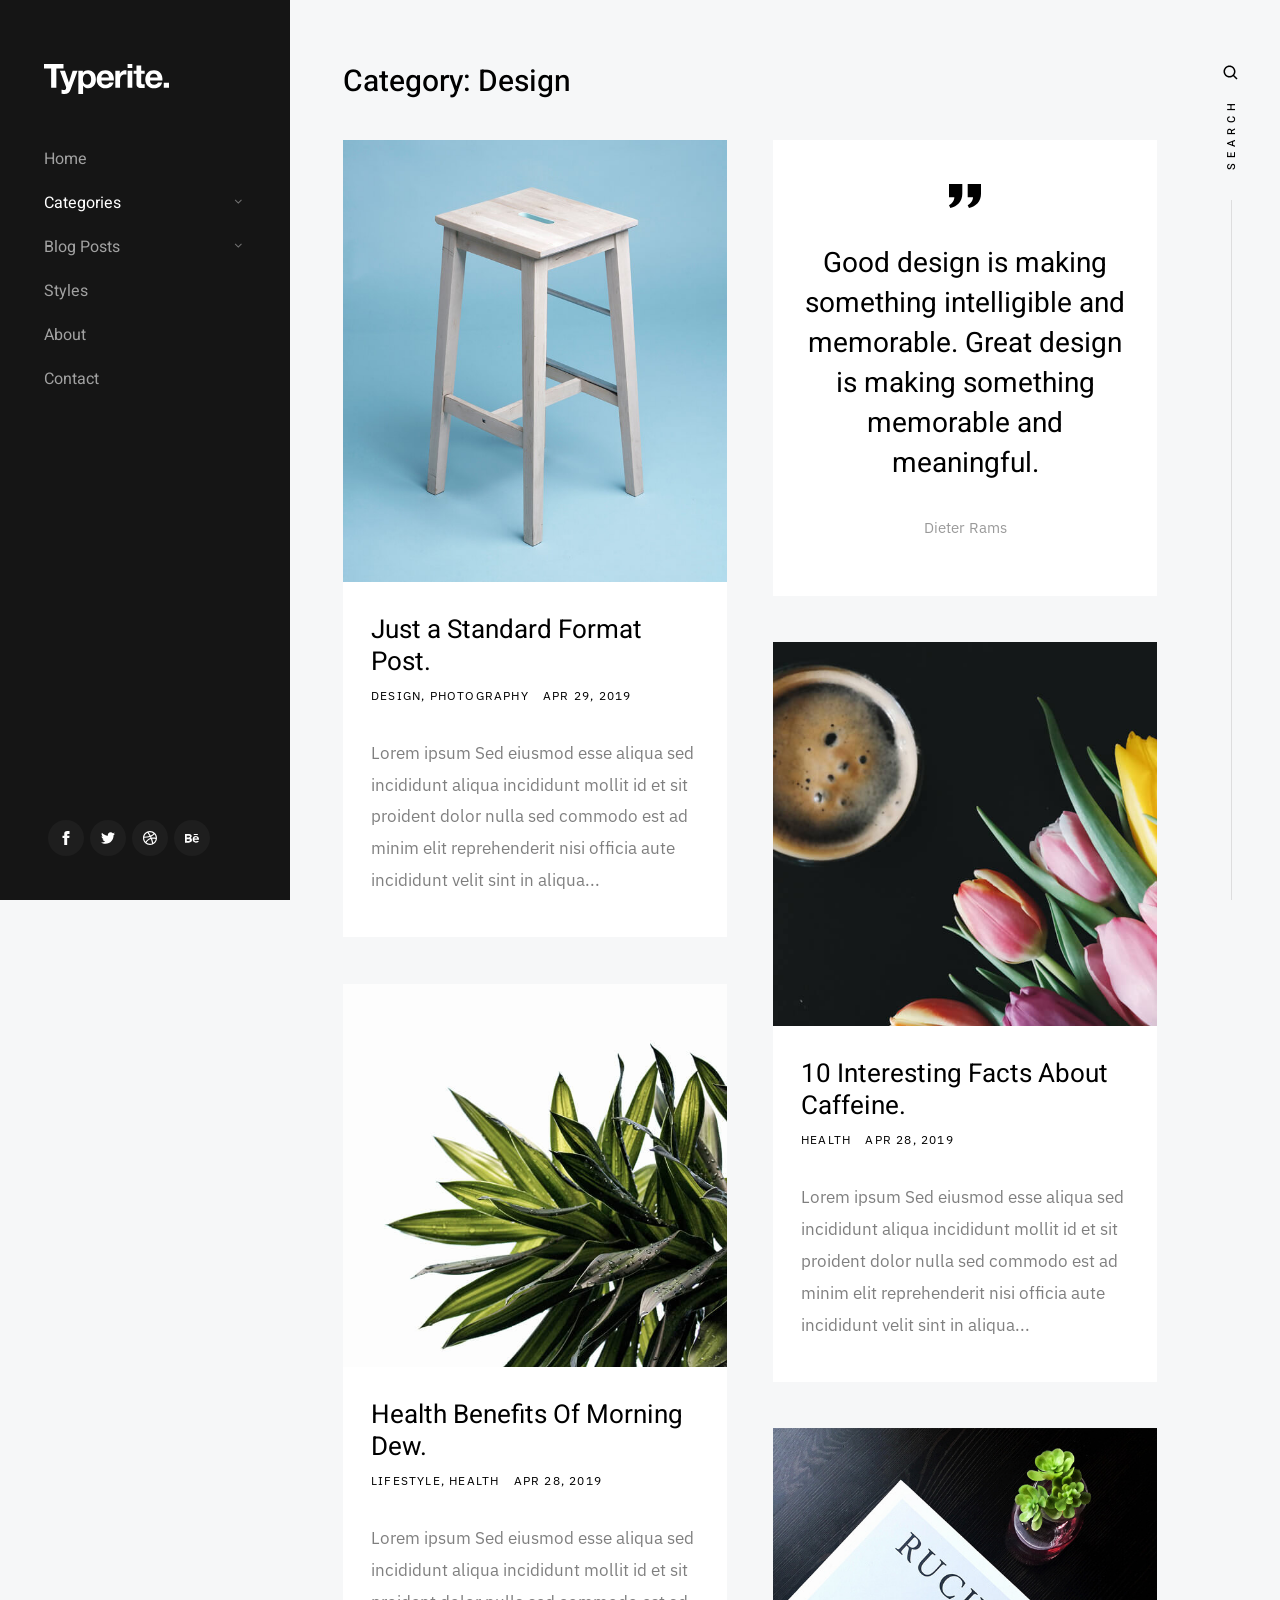
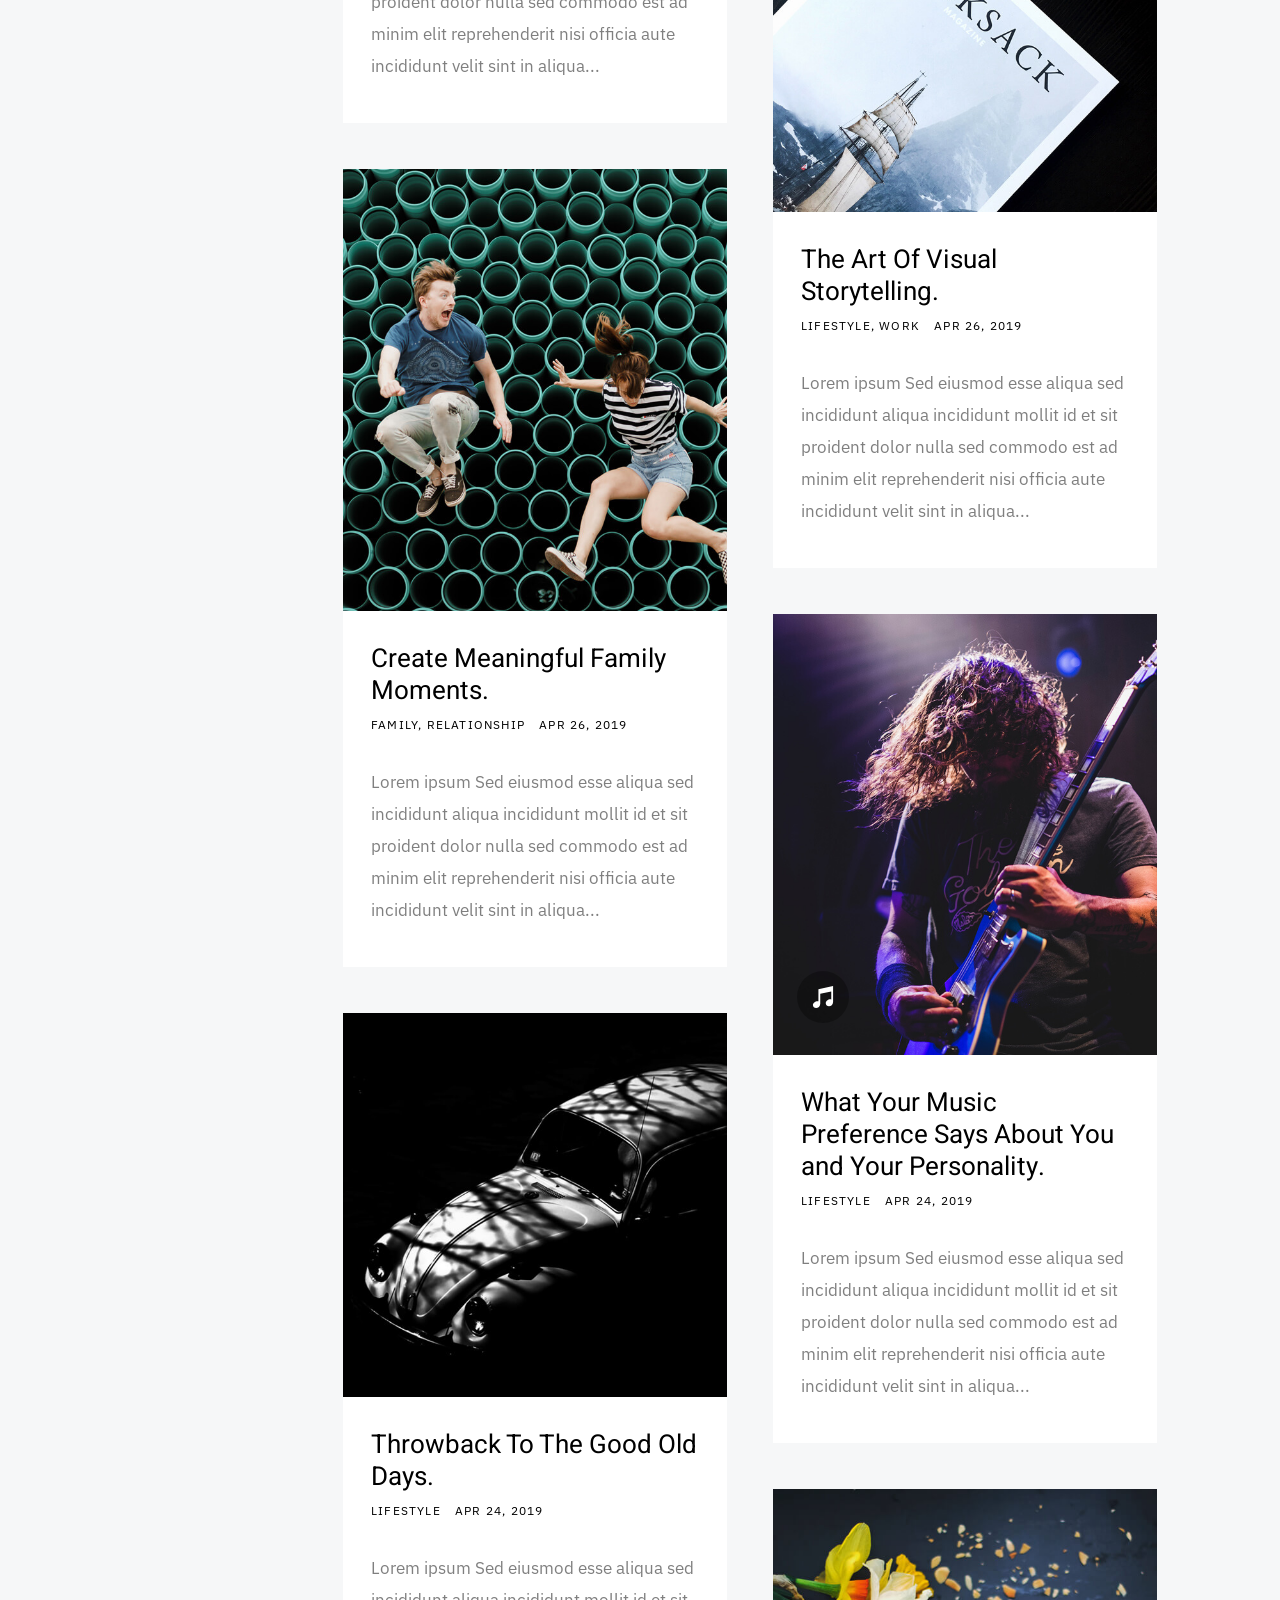
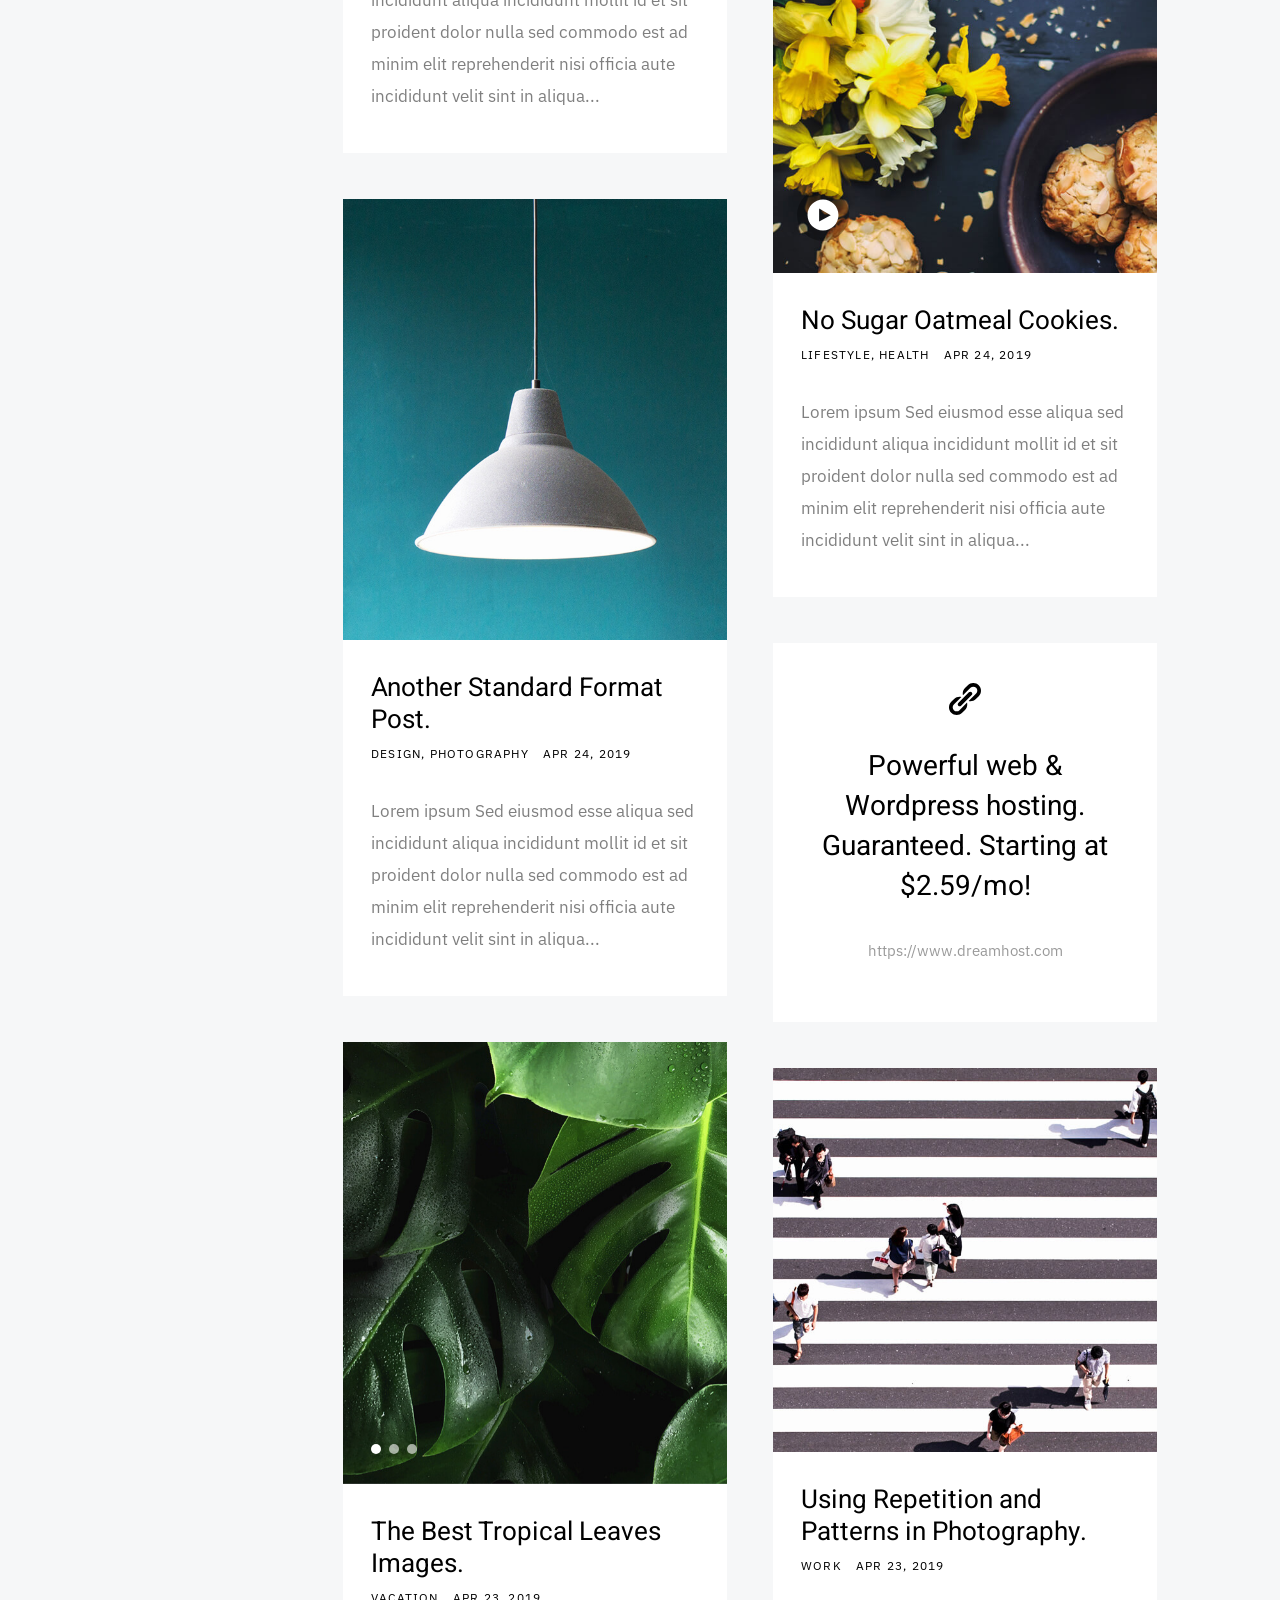
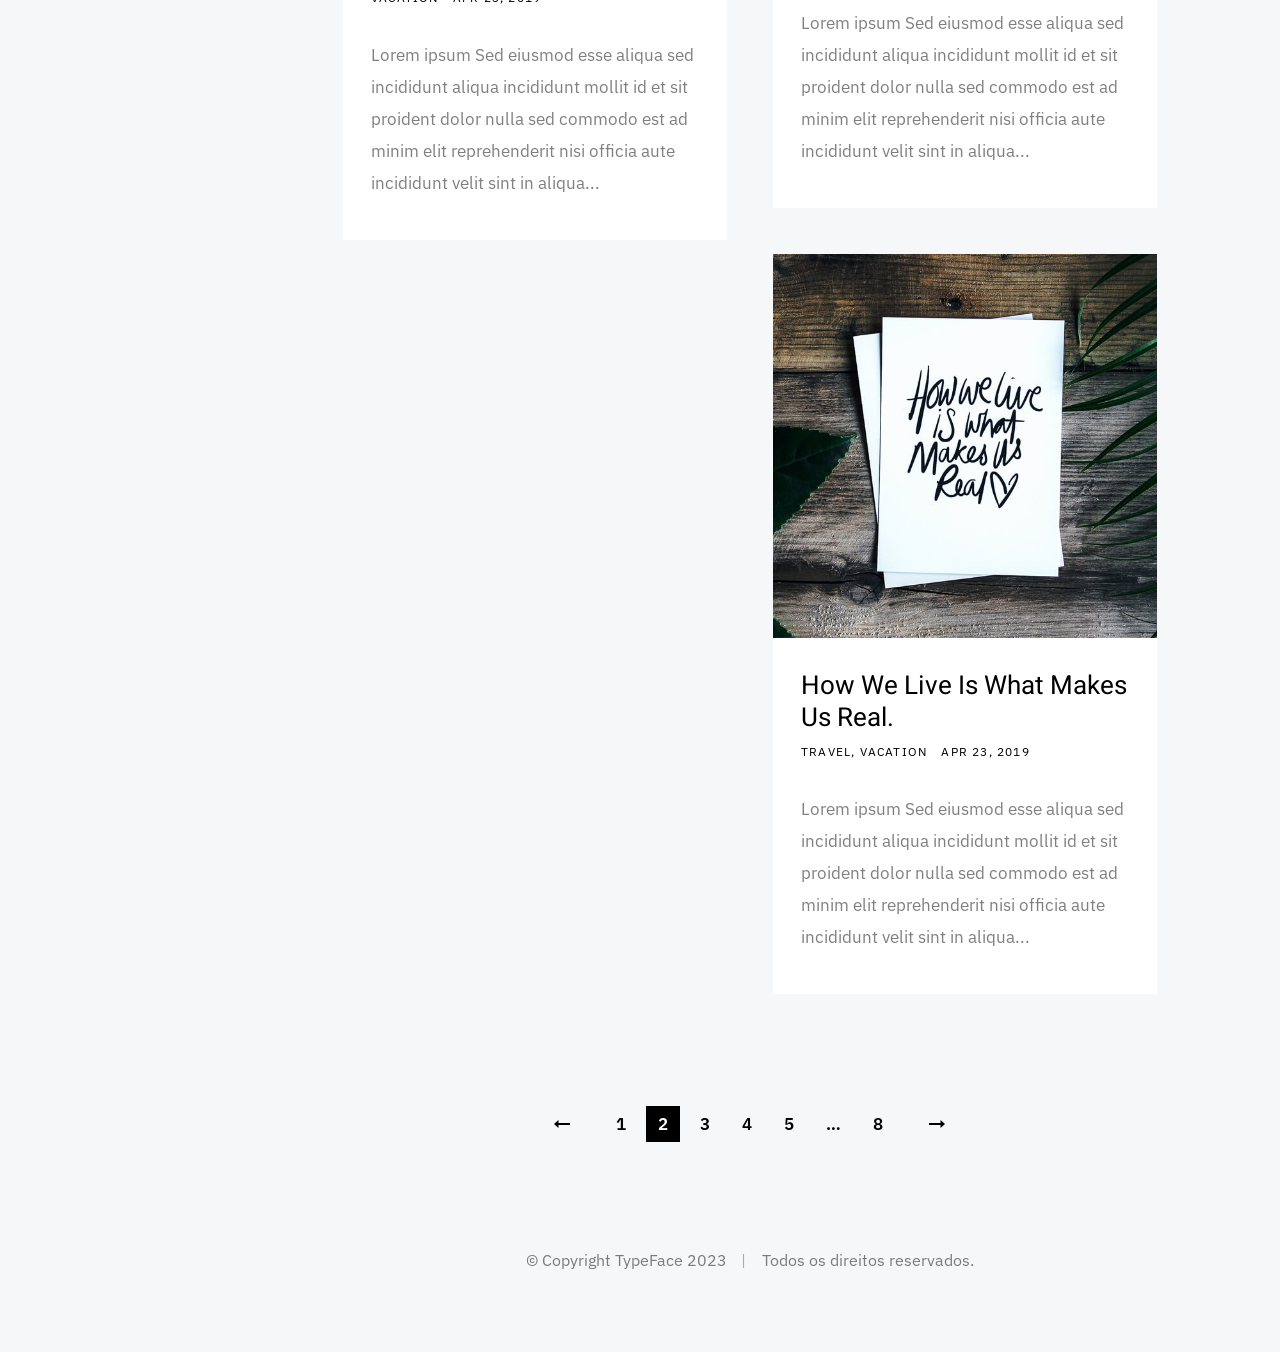
==== commit 4af588ad: "movendo favicons para diretórios favicon" ====
--- a/category.html
+++ b/category.html
@@ -24,9 +24,23 @@
 
     <!-- favicons
     ================================================== -->
-    <link rel="apple-touch-icon" sizes="180x180" href="apple-touch-icon.png" />
-    <link rel="icon" type="image/png" sizes="32x32" href="favicon-32x32.png" />
-    <link rel="icon" type="image/png" sizes="16x16" href="favicon-16x16.png" />
+    <link
+      rel="apple-touch-icon"
+      sizes="180x180"
+      href="images/favicon/apple-touch-icon.png"
+    />
+    <link
+      rel="icon"
+      type="image/png"
+      sizes="32x32"
+      href="images/favicon/favicon-32x32.png"
+    />
+    <link
+      rel="icon"
+      type="image/png"
+      sizes="16x16"
+      href="images/favicon/favicon-16x16.png"
+    />
     <link rel="manifest" href="site.webmanifest" />
   </head>
 
--- a/css/base.css
+++ b/css/base.css
@@ -27,13 +27,11 @@
  *
  * =================================================================== */
 
-
 /* ===================================================================
  * # imports 
  *
  * ------------------------------------------------------------------- */
 @import url("https://fonts.googleapis.com/css?family=Heebo:300,400,500,600,700|Lora:400,400i,700,700i|IBM+Plex+Sans:300,400,400i,600,700,900");
-
 
 /* ==========================================================================
  * # normalize
@@ -48,10 +46,10 @@
 /* 1. Correct the line height in all browsers.
  * 2. Prevent adjustments of font size after orientation changes in iOS.*/
 html {
-    line-height              : 1.15;
-    /* 1 */
-    -webkit-text-size-adjust : 100%;
-    /* 2 */
+  line-height: 1.15;
+  /* 1 */
+  -webkit-text-size-adjust: 100%;
+  /* 2 */
 }
 
 /* ------------------------------------------------------------------- 
@@ -59,19 +57,19 @@
  * ------------------------------------------------------------------- */
 /* Remove the margin in all browsers. */
 body {
-    margin : 0;
+  margin: 0;
 }
 
 /* Render the `main` element consistently in IE. */
 main {
-    display : block;
+  display: block;
 }
 
 /* Correct the font size and margin on `h1` elements within `section` and
  * `article` contexts in Chrome, Firefox, and Safari. */
 h1 {
-    font-size : 2em;
-    margin    : 0.67em 0;
+  font-size: 2em;
+  margin: 0.67em 0;
 }
 
 /* ------------------------------------------------------------------- 
@@ -80,21 +78,21 @@
 /* 1. Add the correct box sizing in Firefox.
  * 2. Show the overflow in Edge and IE. */
 hr {
-    box-sizing : content-box;
-    /* 1 */
-    height     : 0;
-    /* 1 */
-    overflow   : visible;
-    /* 2 */
+  box-sizing: content-box;
+  /* 1 */
+  height: 0;
+  /* 1 */
+  overflow: visible;
+  /* 2 */
 }
 
 /* 1. Correct the inheritance and scaling of font size in all browsers.
  * 2. Correct the odd `em` font sizing in all browsers. */
 pre {
-    font-family : monospace, monospace;
-    /* 1 */
-    font-size   : 1em;
-    /* 2 */
+  font-family: monospace, monospace;
+  /* 1 */
+  font-size: 1em;
+  /* 2 */
 }
 
 /* ------------------------------------------------------------------- 
@@ -102,24 +100,24 @@
  * ------------------------------------------------------------------- */
 /* Remove the gray background on active links in IE 10. */
 a {
-    background-color : transparent;
+  background-color: transparent;
 }
 
 /* 1. Remove the bottom border in Chrome 57-
  * 2. Add the correct text decoration in Chrome, Edge, IE, Opera, and Safari. */
 abbr[title] {
-    border-bottom   : none;
-    /* 1 */
-    text-decoration : underline;
-    /* 2 */
-    text-decoration : underline dotted;
-    /* 2 */
+  border-bottom: none;
+  /* 1 */
+  text-decoration: underline;
+  /* 2 */
+  text-decoration: underline dotted;
+  /* 2 */
 }
 
 /* Add the correct font weight in Chrome, Edge, and Safari. */
 b,
 strong {
-    font-weight : bolder;
+  font-weight: bolder;
 }
 
 /* 1. Correct the inheritance and scaling of font size in all browsers.
@@ -127,33 +125,33 @@
 code,
 kbd,
 samp {
-    font-family : monospace, monospace;
-    /* 1 */
-    font-size   : 1em;
-    /* 2 */
+  font-family: monospace, monospace;
+  /* 1 */
+  font-size: 1em;
+  /* 2 */
 }
 
 /* Add the correct font size in all browsers. */
 small {
-    font-size : 80%;
+  font-size: 80%;
 }
 
 /* Prevent `sub` and `sup` elements from affecting the line height in
  * all browsers. */
 sub,
 sup {
-    font-size      : 75%;
-    line-height    : 0;
-    position       : relative;
-    vertical-align : baseline;
+  font-size: 75%;
+  line-height: 0;
+  position: relative;
+  vertical-align: baseline;
 }
 
 sub {
-    bottom : -0.25em;
+  bottom: -0.25em;
 }
 
 sup {
-    top : -0.5em;
+  top: -0.5em;
 }
 
 /* ------------------------------------------------------------------- 
@@ -161,7 +159,7 @@
  * ------------------------------------------------------------------- */
 /* Remove the border on images inside links in IE 10. */
 img {
-    border-style : none;
+  border-style: none;
 }
 
 /* ------------------------------------------------------------------- 
@@ -174,30 +172,30 @@
 optgroup,
 select,
 textarea {
-    font-family : inherit;
-    /* 1 */
-    font-size   : 100%;
-    /* 1 */
-    line-height : 1.15;
-    /* 1 */
-    margin      : 0;
-    /* 2 */
+  font-family: inherit;
+  /* 1 */
+  font-size: 100%;
+  /* 1 */
+  line-height: 1.15;
+  /* 1 */
+  margin: 0;
+  /* 2 */
 }
 
 /* Show the overflow in IE.
  * 1. Show the overflow in Edge. */
 button,
 input {
-    /* 1 */
-    overflow : visible;
+  /* 1 */
+  overflow: visible;
 }
 
 /* Remove the inheritance of text transform in Edge, Firefox, and IE.
  * 1. Remove the inheritance of text transform in Firefox. */
 button,
 select {
-    /* 1 */
-    text-transform : none;
+  /* 1 */
+  text-transform: none;
 }
 
 /* Correct the inability to style clickable types in iOS and Safari. */
@@ -205,7 +203,7 @@
 [type="button"],
 [type="reset"],
 [type="submit"] {
-    -webkit-appearance : button;
+  -webkit-appearance: button;
 }
 
 /* Remove the inner border and padding in Firefox. */
@@ -213,8 +211,8 @@
 [type="button"]::-moz-focus-inner,
 [type="reset"]::-moz-focus-inner,
 [type="submit"]::-moz-focus-inner {
-    border-style : none;
-    padding      : 0;
+  border-style: none;
+  padding: 0;
 }
 
 /* Restore the focus styles unset by the previous rule. */
@@ -222,12 +220,12 @@
 [type="button"]:-moz-focusring,
 [type="reset"]:-moz-focusring,
 [type="submit"]:-moz-focusring {
-    outline : 1px dotted ButtonText;
+  outline: 1px dotted ButtonText;
 }
 
 /* Correct the padding in Firefox. */
 fieldset {
-    padding : 0.35em 0.75em 0.625em;
+  padding: 0.35em 0.75em 0.625em;
 }
 
 /* 1. Correct the text wrapping in Edge and IE.
@@ -235,67 +233,67 @@
  * 3. Remove the padding so developers are not caught out when they zero out
  *    `fieldset` elements in all browsers. */
 legend {
-    box-sizing  : border-box;
-    /* 1 */
-    color       : inherit;
-    /* 2 */
-    display     : table;
-    /* 1 */
-    max-width   : 100%;
-    /* 1 */
-    padding     : 0;
-    /* 3 */
-    white-space : normal;
-    /* 1 */
+  box-sizing: border-box;
+  /* 1 */
+  color: inherit;
+  /* 2 */
+  display: table;
+  /* 1 */
+  max-width: 100%;
+  /* 1 */
+  padding: 0;
+  /* 3 */
+  white-space: normal;
+  /* 1 */
 }
 
 /* Add the correct vertical alignment in Chrome, Firefox, and Opera. */
 progress {
-    vertical-align : baseline;
+  vertical-align: baseline;
 }
 
 /* Remove the default vertical scrollbar in IE 10+. */
 textarea {
-    overflow : auto;
+  overflow: auto;
 }
 
 /* 1. Add the correct box sizing in IE 10.
  * 2. Remove the padding in IE 10. */
 [type="checkbox"],
 [type="radio"] {
-    box-sizing : border-box;
-    /* 1 */
-    padding    : 0;
-    /* 2 */
+  box-sizing: border-box;
+  /* 1 */
+  padding: 0;
+  /* 2 */
 }
 
 /* Correct the cursor style of increment and decrement buttons in Chrome. */
 [type="number"]::-webkit-inner-spin-button,
 [type="number"]::-webkit-outer-spin-button {
-    height : auto;
+  height: auto;
 }
 
 /* 1. Correct the odd appearance in Chrome and Safari.
  * 2. Correct the outline style in Safari. */
 [type="search"] {
-    -webkit-appearance : textfield;
-    /* 1 */
-    outline-offset     : -2px;
-    /* 2 */
+  -webkit-appearance: textfield;
+  /* 1 */
+  outline-offset: -2px;
+  /* 2 */
 }
 
 /* Remove the inner padding in Chrome and Safari on macOS. */
 [type="search"]::-webkit-search-decoration {
-    -webkit-appearance : none;
+  -webkit-appearance: none;
 }
 
 /* 1. Correct the inability to style clickable types in iOS and Safari.
  * 2. Change font properties to `inherit` in Safari. */
 ::-webkit-file-upload-button {
-    -webkit-appearance : button;
-    /* 1 */
-    font               : inherit;
-    /* 2 */
+  -webkit-appearance: button;
+  /* 1 */
+  font: inherit;
+  /* 2 */
 }
 
 /* ------------------------------------------------------------------- 
@@ -303,12 +301,12 @@
  * ------------------------------------------------------------------- */
 /* Add the correct display in Edge, IE 10+, and Firefox. */
 details {
-    display : block;
+  display: block;
 }
 
 /* Add the correct display in all browsers. */
 summary {
-    display : list-item;
+  display: list-item;
 }
 
 /* ------------------------------------------------------------------- 
@@ -316,39 +314,38 @@
  * ------------------------------------------------------------------- */
 /* Add the correct display in IE 10+. */
 template {
-    display : none;
+  display: none;
 }
 
 /* Add the correct display in IE 10. */
 [hidden] {
-    display : none;
-}
-
+  display: none;
+}
 
 /* ===================================================================
  * # basic/base setup styles
  *
  * ------------------------------------------------------------------- */
 html {
-    font-size  : 62.5%;
-    box-sizing : border-box;
+  font-size: 62.5%;
+  box-sizing: border-box;
 }
 
 *,
 *::before,
 *::after {
-    box-sizing : inherit;
+  box-sizing: inherit;
 }
 
 body {
-    font-weight                : normal;
-    line-height                : 1;
-    word-wrap                  : break-word;
-    -moz-font-smoothing        : grayscale;
-    -moz-osx-font-smoothing    : grayscale;
-    -webkit-font-smoothing     : antialiased;
-    -webkit-overflow-scrolling : touch;
-    -webkit-text-size-adjust   : none;
+  font-weight: normal;
+  line-height: 1;
+  word-wrap: break-word;
+  -moz-font-smoothing: grayscale;
+  -moz-osx-font-smoothing: grayscale;
+  -webkit-font-smoothing: antialiased;
+  -webkit-overflow-scrolling: touch;
+  -webkit-text-size-adjust: none;
 }
 
 /* ------------------------------------------------------------------- 
@@ -359,8 +356,8 @@
 video embed,
 iframe,
 object {
-    max-width : 100%;
-    height    : auto;
+  max-width: 100%;
+  height: auto;
 }
 
 /* ------------------------------------------------------------------- 
@@ -385,59 +382,59 @@
 blockquote,
 th,
 td {
-    margin  : 0;
-    padding : 0;
+  margin: 0;
+  padding: 0;
 }
 
 p {
-    font-size      : inherit;
-    text-rendering : optimizeLegibility;
+  font-size: inherit;
+  text-rendering: optimizeLegibility;
 }
 
 em,
 i {
-    font-style  : italic;
-    line-height : inherit;
+  font-style: italic;
+  line-height: inherit;
 }
 
 strong,
 b {
-    font-weight : bold;
-    line-height : inherit;
+  font-weight: bold;
+  line-height: inherit;
 }
 
 small {
-    font-size   : 60%;
-    line-height : inherit;
+  font-size: 60%;
+  line-height: inherit;
 }
 
 ol,
 ul {
-    list-style : none;
+  list-style: none;
 }
 
 li {
-    display : block;
+  display: block;
 }
 
 /* ------------------------------------------------------------------- 
  * ## links
  * ------------------------------------------------------------------- */
 a {
-    text-decoration : none;
-    line-height     : inherit;
+  text-decoration: none;
+  line-height: inherit;
 }
 
 a img {
-    border : none;
+  border: none;
 }
 
 /* ------------------------------------------------------------------- 
  * ## inputs
  * ------------------------------------------------------------------- */
 fieldset {
-    margin  : 0;
-    padding : 0;
+  margin: 0;
+  padding: 0;
 }
 
 input[type="email"],
@@ -448,11 +445,10 @@
 input[type="url"],
 input[type="password"],
 textarea {
-    -webkit-appearance : none;
-    -moz-appearance    : none;
-    appearance         : none;
-}
-
+  -webkit-appearance: none;
+  -moz-appearance: none;
+  appearance: none;
+}
 
 /* ===================================================================
  * # grid v2.0.1
@@ -467,557 +463,556 @@
 /* rows
  * ------------------------------------- */
 .row {
-    width             : 89%;
-    max-width         : 1200px;
-    margin            : 0 auto;
-    display           : -ms-flexbox;
-    display           : -webkit-flex;
-    display           : flex;
-    -webkit-flex-flow : row wrap;
-    -ms-flex-flow     : row wrap;
-    flex-flow         : row wrap;
+  width: 89%;
+  max-width: 1200px;
+  margin: 0 auto;
+  display: -ms-flexbox;
+  display: -webkit-flex;
+  display: flex;
+  -webkit-flex-flow: row wrap;
+  -ms-flex-flow: row wrap;
+  flex-flow: row wrap;
 }
 
 .row .row {
-    width        : auto;
-    max-width    : none;
-    margin-left  : -20px;
-    margin-right : -20px;
+  width: auto;
+  max-width: none;
+  margin-left: -20px;
+  margin-right: -20px;
 }
 
 /* columns
  * -------------------------------------- */
 .column {
-    -webkit-flex : 1 1 0%;
-    -ms-flex     : 1 1 0%;
-    flex         : 1 1 0%;
-    padding      : 0 20px;
-}
-
-.collapse>.column,
+  -webkit-flex: 1 1 0%;
+  -ms-flex: 1 1 0%;
+  flex: 1 1 0%;
+  padding: 0 20px;
+}
+
+.collapse > .column,
 .column.collapse {
-    padding : 0;
+  padding: 0;
 }
 
 /* flex row containers utility classes
  * ----------------------------------------- */
 .row.row-wrap {
-    -webkit-flex-wrap : wrap;
-    -ms-flex-wrap     : wrap;
-    flex-wrap         : wrap;
+  -webkit-flex-wrap: wrap;
+  -ms-flex-wrap: wrap;
+  flex-wrap: wrap;
 }
 
 .row.row-nowrap {
-    -webkit-flex-wrap : nowrap;
-    -ms-flex-wrap     : none;
-    flex-wrap         : nowrap;
+  -webkit-flex-wrap: nowrap;
+  -ms-flex-wrap: none;
+  flex-wrap: nowrap;
 }
 
 .row.row-top {
-    -webkit-align-items : flex-start;
-    -ms-flex-align      : start;
-    align-items         : flex-start;
+  -webkit-align-items: flex-start;
+  -ms-flex-align: start;
+  align-items: flex-start;
 }
 
 .row.row-bottom {
-    -webkit-align-items : flex-end;
-    -ms-flex-align      : end;
-    align-items         : flex-end;
+  -webkit-align-items: flex-end;
+  -ms-flex-align: end;
+  align-items: flex-end;
 }
 
 .row.row-center {
-    -webkit-align-items : center;
-    -ms-flex-align      : center;
-    align-items         : center;
+  -webkit-align-items: center;
+  -ms-flex-align: center;
+  align-items: center;
 }
 
 .row.row-stretch {
-    -webkit-align-items : stretch;
-    -ms-flex-align      : stretch;
-    align-items         : stretch;
+  -webkit-align-items: stretch;
+  -ms-flex-align: stretch;
+  align-items: stretch;
 }
 
 .row.row-baseline {
-    -webkit-align-items : baseline;
-    -ms-flex-align      : baseline;
-    align-items         : baseline;
+  -webkit-align-items: baseline;
+  -ms-flex-align: baseline;
+  align-items: baseline;
 }
 
 /* flex item utility alignment classes
  * ----------------------------------------- */
 .align-center {
-    margin              : auto;
-    -webkit-align-self  : center;
-    -ms-flex-item-align : center;
-    align-self          : center;
+  margin: auto;
+  -webkit-align-self: center;
+  -ms-flex-item-align: center;
+  align-self: center;
 }
 
 .align-left {
-    margin-right        : auto;
-    -webkit-align-self  : center;
-    -ms-flex-item-align : center;
-    align-self          : center;
+  margin-right: auto;
+  -webkit-align-self: center;
+  -ms-flex-item-align: center;
+  align-self: center;
 }
 
 .align-right {
-    margin-left         : auto;
-    -webkit-align-self  : center;
-    -ms-flex-item-align : center;
-    align-self          : center;
+  margin-left: auto;
+  -webkit-align-self: center;
+  -ms-flex-item-align: center;
+  align-self: center;
 }
 
 .align-x-center {
-    margin-right : auto;
-    margin-left  : auto;
+  margin-right: auto;
+  margin-left: auto;
 }
 
 .align-x-left {
-    margin-right : auto;
+  margin-right: auto;
 }
 
 .align-x-right {
-    margin-left : auto;
+  margin-left: auto;
 }
 
 .align-y-center {
-    -webkit-align-self  : center;
-    -ms-flex-item-align : center;
-    align-self          : center;
+  -webkit-align-self: center;
+  -ms-flex-item-align: center;
+  align-self: center;
 }
 
 .align-y-top {
-    -webkit-align-self  : flex-start;
-    -ms-flex-item-align : start;
-    align-self          : flex-start;
+  -webkit-align-self: flex-start;
+  -ms-flex-item-align: start;
+  align-self: flex-start;
 }
 
 .align-y-bottom {
-    -webkit-align-self  : flex-end;
-    -ms-flex-item-align : end;
-    align-self          : flex-end;
+  -webkit-align-self: flex-end;
+  -ms-flex-item-align: end;
+  align-self: flex-end;
 }
 
 /* large screen column widths 
  * -------------------------------------- */
 .large-1 {
-    -webkit-flex : 0 0 8.33333%;
-    -ms-flex     : 0 0 8.33333%;
-    flex         : 0 0 8.33333%;
-    max-width    : 8.33333%;
+  -webkit-flex: 0 0 8.33333%;
+  -ms-flex: 0 0 8.33333%;
+  flex: 0 0 8.33333%;
+  max-width: 8.33333%;
 }
 
 .large-2 {
-    -webkit-flex : 0 0 16.66667%;
-    -ms-flex     : 0 0 16.66667%;
-    flex         : 0 0 16.66667%;
-    max-width    : 16.66667%;
+  -webkit-flex: 0 0 16.66667%;
+  -ms-flex: 0 0 16.66667%;
+  flex: 0 0 16.66667%;
+  max-width: 16.66667%;
 }
 
 .large-3 {
-    -webkit-flex : 0 0 25%;
-    -ms-flex     : 0 0 25%;
-    flex         : 0 0 25%;
-    max-width    : 25%;
+  -webkit-flex: 0 0 25%;
+  -ms-flex: 0 0 25%;
+  flex: 0 0 25%;
+  max-width: 25%;
 }
 
 .large-4 {
-    -webkit-flex : 0 0 33.33333%;
-    -ms-flex     : 0 0 33.33333%;
-    flex         : 0 0 33.33333%;
-    max-width    : 33.33333%;
+  -webkit-flex: 0 0 33.33333%;
+  -ms-flex: 0 0 33.33333%;
+  flex: 0 0 33.33333%;
+  max-width: 33.33333%;
 }
 
 .large-5 {
-    -webkit-flex : 0 0 41.66667%;
-    -ms-flex     : 0 0 41.66667%;
-    flex         : 0 0 41.66667%;
-    max-width    : 41.66667%;
+  -webkit-flex: 0 0 41.66667%;
+  -ms-flex: 0 0 41.66667%;
+  flex: 0 0 41.66667%;
+  max-width: 41.66667%;
 }
 
 .large-6,
 .large-half {
-    -webkit-flex : 0 0 50%;
-    -ms-flex     : 0 0 50%;
-    flex         : 0 0 50%;
-    max-width    : 50%;
+  -webkit-flex: 0 0 50%;
+  -ms-flex: 0 0 50%;
+  flex: 0 0 50%;
+  max-width: 50%;
 }
 
 .large-7 {
-    -webkit-flex : 0 0 58.33333%;
-    -ms-flex     : 0 0 58.33333%;
-    flex         : 0 0 58.33333%;
-    max-width    : 58.33333%;
+  -webkit-flex: 0 0 58.33333%;
+  -ms-flex: 0 0 58.33333%;
+  flex: 0 0 58.33333%;
+  max-width: 58.33333%;
 }
 
 .large-8 {
-    -webkit-flex : 0 0 66.66667%;
-    -ms-flex     : 0 0 66.66667%;
-    flex         : 0 0 66.66667%;
-    max-width    : 66.66667%;
+  -webkit-flex: 0 0 66.66667%;
+  -ms-flex: 0 0 66.66667%;
+  flex: 0 0 66.66667%;
+  max-width: 66.66667%;
 }
 
 .large-9 {
-    -webkit-flex : 0 0 75%;
-    -ms-flex     : 0 0 75%;
-    flex         : 0 0 75%;
-    max-width    : 75%;
+  -webkit-flex: 0 0 75%;
+  -ms-flex: 0 0 75%;
+  flex: 0 0 75%;
+  max-width: 75%;
 }
 
 .large-10 {
-    -webkit-flex : 0 0 83.33333%;
-    -ms-flex     : 0 0 83.33333%;
-    flex         : 0 0 83.33333%;
-    max-width    : 83.33333%;
+  -webkit-flex: 0 0 83.33333%;
+  -ms-flex: 0 0 83.33333%;
+  flex: 0 0 83.33333%;
+  max-width: 83.33333%;
 }
 
 .large-11 {
-    -webkit-flex : 0 0 91.66667%;
-    -ms-flex     : 0 0 91.66667%;
-    flex         : 0 0 91.66667%;
-    max-width    : 91.66667%;
+  -webkit-flex: 0 0 91.66667%;
+  -ms-flex: 0 0 91.66667%;
+  flex: 0 0 91.66667%;
+  max-width: 91.66667%;
 }
 
 .large-12,
 .large-full {
-    -webkit-flex : 0 0 100%;
-    -ms-flex     : 0 0 100%;
-    flex         : 0 0 100%;
-    max-width    : 100%;
+  -webkit-flex: 0 0 100%;
+  -ms-flex: 0 0 100%;
+  flex: 0 0 100%;
+  max-width: 100%;
 }
 
 /* ------------------------------------------------------------------- 
  * ## medium screen devices
  * ------------------------------------------------------------------- */
 @media screen and (max-width: 1200px) {
-    .row .row {
-        margin-left  : -16px;
-        margin-right : -16px;
-    }
-
-    .column {
-        padding : 0 16px;
-    }
-
-    .medium-1 {
-        -webkit-flex : 0 0 8.33333%;
-        -ms-flex     : 0 0 8.33333%;
-        flex         : 0 0 8.33333%;
-        max-width    : 8.33333%;
-    }
-
-    .medium-2 {
-        -webkit-flex : 0 0 16.66667%;
-        -ms-flex     : 0 0 16.66667%;
-        flex         : 0 0 16.66667%;
-        max-width    : 16.66667%;
-    }
-
-    .medium-3 {
-        -webkit-flex : 0 0 25%;
-        -ms-flex     : 0 0 25%;
-        flex         : 0 0 25%;
-        max-width    : 25%;
-    }
-
-    .medium-4 {
-        -webkit-flex : 0 0 33.33333%;
-        -ms-flex     : 0 0 33.33333%;
-        flex         : 0 0 33.33333%;
-        max-width    : 33.33333%;
-    }
-
-    .medium-5 {
-        -webkit-flex : 0 0 41.66667%;
-        -ms-flex     : 0 0 41.66667%;
-        flex         : 0 0 41.66667%;
-        max-width    : 41.66667%;
-    }
-
-    .medium-6,
-    .medium-half {
-        -webkit-flex : 0 0 50%;
-        -ms-flex     : 0 0 50%;
-        flex         : 0 0 50%;
-        max-width    : 50%;
-    }
-
-    .medium-7 {
-        -webkit-flex : 0 0 58.33333%;
-        -ms-flex     : 0 0 58.33333%;
-        flex         : 0 0 58.33333%;
-        max-width    : 58.33333%;
-    }
-
-    .medium-8 {
-        -webkit-flex : 0 0 66.66667%;
-        -ms-flex     : 0 0 66.66667%;
-        flex         : 0 0 66.66667%;
-        max-width    : 66.66667%;
-    }
-
-    .medium-9 {
-        -webkit-flex : 0 0 75%;
-        -ms-flex     : 0 0 75%;
-        flex         : 0 0 75%;
-        max-width    : 75%;
-    }
-
-    .medium-10 {
-        -webkit-flex : 0 0 83.33333%;
-        -ms-flex     : 0 0 83.33333%;
-        flex         : 0 0 83.33333%;
-        max-width    : 83.33333%;
-    }
-
-    .medium-11 {
-        -webkit-flex : 0 0 91.66667%;
-        -ms-flex     : 0 0 91.66667%;
-        flex         : 0 0 91.66667%;
-        max-width    : 91.66667%;
-    }
-
-    .medium-12,
-    .medium-full {
-        -webkit-flex : 0 0 100%;
-        -ms-flex     : 0 0 100%;
-        flex         : 0 0 100%;
-        max-width    : 100%;
-    }
+  .row .row {
+    margin-left: -16px;
+    margin-right: -16px;
+  }
+
+  .column {
+    padding: 0 16px;
+  }
+
+  .medium-1 {
+    -webkit-flex: 0 0 8.33333%;
+    -ms-flex: 0 0 8.33333%;
+    flex: 0 0 8.33333%;
+    max-width: 8.33333%;
+  }
+
+  .medium-2 {
+    -webkit-flex: 0 0 16.66667%;
+    -ms-flex: 0 0 16.66667%;
+    flex: 0 0 16.66667%;
+    max-width: 16.66667%;
+  }
+
+  .medium-3 {
+    -webkit-flex: 0 0 25%;
+    -ms-flex: 0 0 25%;
+    flex: 0 0 25%;
+    max-width: 25%;
+  }
+
+  .medium-4 {
+    -webkit-flex: 0 0 33.33333%;
+    -ms-flex: 0 0 33.33333%;
+    flex: 0 0 33.33333%;
+    max-width: 33.33333%;
+  }
+
+  .medium-5 {
+    -webkit-flex: 0 0 41.66667%;
+    -ms-flex: 0 0 41.66667%;
+    flex: 0 0 41.66667%;
+    max-width: 41.66667%;
+  }
+
+  .medium-6,
+  .medium-half {
+    -webkit-flex: 0 0 50%;
+    -ms-flex: 0 0 50%;
+    flex: 0 0 50%;
+    max-width: 50%;
+  }
+
+  .medium-7 {
+    -webkit-flex: 0 0 58.33333%;
+    -ms-flex: 0 0 58.33333%;
+    flex: 0 0 58.33333%;
+    max-width: 58.33333%;
+  }
+
+  .medium-8 {
+    -webkit-flex: 0 0 66.66667%;
+    -ms-flex: 0 0 66.66667%;
+    flex: 0 0 66.66667%;
+    max-width: 66.66667%;
+  }
+
+  .medium-9 {
+    -webkit-flex: 0 0 75%;
+    -ms-flex: 0 0 75%;
+    flex: 0 0 75%;
+    max-width: 75%;
+  }
+
+  .medium-10 {
+    -webkit-flex: 0 0 83.33333%;
+    -ms-flex: 0 0 83.33333%;
+    flex: 0 0 83.33333%;
+    max-width: 83.33333%;
+  }
+
+  .medium-11 {
+    -webkit-flex: 0 0 91.66667%;
+    -ms-flex: 0 0 91.66667%;
+    flex: 0 0 91.66667%;
+    max-width: 91.66667%;
+  }
+
+  .medium-12,
+  .medium-full {
+    -webkit-flex: 0 0 100%;
+    -ms-flex: 0 0 100%;
+    flex: 0 0 100%;
+    max-width: 100%;
+  }
 }
 
 /* ------------------------------------------------------------------- 
  * ## tablets
  * ------------------------------------------------------------------- */
 @media screen and (max-width: 800px) {
-    .tab-1 {
-        -webkit-flex : 0 0 8.33333%;
-        -ms-flex     : 0 0 8.33333%;
-        flex         : 0 0 8.33333%;
-        max-width    : 8.33333%;
-    }
-
-    .tab-2 {
-        -webkit-flex : 0 0 16.66667%;
-        -ms-flex     : 0 0 16.66667%;
-        flex         : 0 0 16.66667%;
-        max-width    : 16.66667%;
-    }
-
-    .tab-3 {
-        -webkit-flex : 0 0 25%;
-        -ms-flex     : 0 0 25%;
-        flex         : 0 0 25%;
-        max-width    : 25%;
-    }
-
-    .tab-4 {
-        -webkit-flex : 0 0 33.33333%;
-        -ms-flex     : 0 0 33.33333%;
-        flex         : 0 0 33.33333%;
-        max-width    : 33.33333%;
-    }
-
-    .tab-5 {
-        -webkit-flex : 0 0 41.66667%;
-        -ms-flex     : 0 0 41.66667%;
-        flex         : 0 0 41.66667%;
-        max-width    : 41.66667%;
-    }
-
-    .tab-6,
-    .tab-half {
-        -webkit-flex : 0 0 50%;
-        -ms-flex     : 0 0 50%;
-        flex         : 0 0 50%;
-        max-width    : 50%;
-    }
-
-    .tab-7 {
-        -webkit-flex : 0 0 58.33333%;
-        -ms-flex     : 0 0 58.33333%;
-        flex         : 0 0 58.33333%;
-        max-width    : 58.33333%;
-    }
-
-    .tab-8 {
-        -webkit-flex : 0 0 66.66667%;
-        -ms-flex     : 0 0 66.66667%;
-        flex         : 0 0 66.66667%;
-        max-width    : 66.66667%;
-    }
-
-    .tab-9 {
-        -webkit-flex : 0 0 75%;
-        -ms-flex     : 0 0 75%;
-        flex         : 0 0 75%;
-        max-width    : 75%;
-    }
-
-    .tab-10 {
-        -webkit-flex : 0 0 83.33333%;
-        -ms-flex     : 0 0 83.33333%;
-        flex         : 0 0 83.33333%;
-        max-width    : 83.33333%;
-    }
-
-    .tab-11 {
-        -webkit-flex : 0 0 91.66667%;
-        -ms-flex     : 0 0 91.66667%;
-        flex         : 0 0 91.66667%;
-        max-width    : 91.66667%;
-    }
-
-    .tab-12,
-    .tab-full {
-        -webkit-flex : 0 0 100%;
-        -ms-flex     : 0 0 100%;
-        flex         : 0 0 100%;
-        max-width    : 100%;
-    }
-
-    .hide-on-tablet {
-        display : none;
-    }
+  .tab-1 {
+    -webkit-flex: 0 0 8.33333%;
+    -ms-flex: 0 0 8.33333%;
+    flex: 0 0 8.33333%;
+    max-width: 8.33333%;
+  }
+
+  .tab-2 {
+    -webkit-flex: 0 0 16.66667%;
+    -ms-flex: 0 0 16.66667%;
+    flex: 0 0 16.66667%;
+    max-width: 16.66667%;
+  }
+
+  .tab-3 {
+    -webkit-flex: 0 0 25%;
+    -ms-flex: 0 0 25%;
+    flex: 0 0 25%;
+    max-width: 25%;
+  }
+
+  .tab-4 {
+    -webkit-flex: 0 0 33.33333%;
+    -ms-flex: 0 0 33.33333%;
+    flex: 0 0 33.33333%;
+    max-width: 33.33333%;
+  }
+
+  .tab-5 {
+    -webkit-flex: 0 0 41.66667%;
+    -ms-flex: 0 0 41.66667%;
+    flex: 0 0 41.66667%;
+    max-width: 41.66667%;
+  }
+
+  .tab-6,
+  .tab-half {
+    -webkit-flex: 0 0 50%;
+    -ms-flex: 0 0 50%;
+    flex: 0 0 50%;
+    max-width: 50%;
+  }
+
+  .tab-7 {
+    -webkit-flex: 0 0 58.33333%;
+    -ms-flex: 0 0 58.33333%;
+    flex: 0 0 58.33333%;
+    max-width: 58.33333%;
+  }
+
+  .tab-8 {
+    -webkit-flex: 0 0 66.66667%;
+    -ms-flex: 0 0 66.66667%;
+    flex: 0 0 66.66667%;
+    max-width: 66.66667%;
+  }
+
+  .tab-9 {
+    -webkit-flex: 0 0 75%;
+    -ms-flex: 0 0 75%;
+    flex: 0 0 75%;
+    max-width: 75%;
+  }
+
+  .tab-10 {
+    -webkit-flex: 0 0 83.33333%;
+    -ms-flex: 0 0 83.33333%;
+    flex: 0 0 83.33333%;
+    max-width: 83.33333%;
+  }
+
+  .tab-11 {
+    -webkit-flex: 0 0 91.66667%;
+    -ms-flex: 0 0 91.66667%;
+    flex: 0 0 91.66667%;
+    max-width: 91.66667%;
+  }
+
+  .tab-12,
+  .tab-full {
+    -webkit-flex: 0 0 100%;
+    -ms-flex: 0 0 100%;
+    flex: 0 0 100%;
+    max-width: 100%;
+  }
+
+  .hide-on-tablet {
+    display: none;
+  }
 }
 
 /* ------------------------------------------------------------------- 
  * ## mobile devices 
  * ------------------------------------------------------------------- */
 @media screen and (max-width: 600px) {
-    .row {
-        width         : 100%;
-        padding-left  : 25px;
-        padding-right : 25px;
-    }
-
-    .row .row {
-        margin-left   : -10px;
-        margin-right  : -10px;
-        padding-left  : 0;
-        padding-right : 0;
-    }
-
-    .column {
-        padding : 0 10px;
-    }
-
-    .mob-1 {
-        -webkit-flex : 0 0 8.33333%;
-        -ms-flex     : 0 0 8.33333%;
-        flex         : 0 0 8.33333%;
-        max-width    : 8.33333%;
-    }
-
-    .mob-2 {
-        -webkit-flex : 0 0 16.66667%;
-        -ms-flex     : 0 0 16.66667%;
-        flex         : 0 0 16.66667%;
-        max-width    : 16.66667%;
-    }
-
-    .mob-3 {
-        -webkit-flex : 0 0 25%;
-        -ms-flex     : 0 0 25%;
-        flex         : 0 0 25%;
-        max-width    : 25%;
-    }
-
-    .mob-4 {
-        -webkit-flex : 0 0 33.33333%;
-        -ms-flex     : 0 0 33.33333%;
-        flex         : 0 0 33.33333%;
-        max-width    : 33.33333%;
-    }
-
-    .mob-5 {
-        -webkit-flex : 0 0 41.66667%;
-        -ms-flex     : 0 0 41.66667%;
-        flex         : 0 0 41.66667%;
-        max-width    : 41.66667%;
-    }
-
-    .mob-6,
-    .mob-half {
-        -webkit-flex : 0 0 50%;
-        -ms-flex     : 0 0 50%;
-        flex         : 0 0 50%;
-        max-width    : 50%;
-    }
-
-    .mob-7 {
-        -webkit-flex : 0 0 58.33333%;
-        -ms-flex     : 0 0 58.33333%;
-        flex         : 0 0 58.33333%;
-        max-width    : 58.33333%;
-    }
-
-    .mob-8 {
-        -webkit-flex : 0 0 66.66667%;
-        -ms-flex     : 0 0 66.66667%;
-        flex         : 0 0 66.66667%;
-        max-width    : 66.66667%;
-    }
-
-    .mob-9 {
-        -webkit-flex : 0 0 75%;
-        -ms-flex     : 0 0 75%;
-        flex         : 0 0 75%;
-        max-width    : 75%;
-    }
-
-    .mob-10 {
-        -webkit-flex : 0 0 83.33333%;
-        -ms-flex     : 0 0 83.33333%;
-        flex         : 0 0 83.33333%;
-        max-width    : 83.33333%;
-    }
-
-    .mob-11 {
-        -webkit-flex : 0 0 91.66667%;
-        -ms-flex     : 0 0 91.66667%;
-        flex         : 0 0 91.66667%;
-        max-width    : 91.66667%;
-    }
-
-    .mob-12,
-    .mob-full {
-        -webkit-flex : 0 0 100%;
-        -ms-flex     : 0 0 100%;
-        flex         : 0 0 100%;
-        max-width    : 100%;
-    }
-
-    .hide-on-mobile {
-        display : none;
-    }
+  .row {
+    width: 100%;
+    padding-left: 25px;
+    padding-right: 25px;
+  }
+
+  .row .row {
+    margin-left: -10px;
+    margin-right: -10px;
+    padding-left: 0;
+    padding-right: 0;
+  }
+
+  .column {
+    padding: 0 10px;
+  }
+
+  .mob-1 {
+    -webkit-flex: 0 0 8.33333%;
+    -ms-flex: 0 0 8.33333%;
+    flex: 0 0 8.33333%;
+    max-width: 8.33333%;
+  }
+
+  .mob-2 {
+    -webkit-flex: 0 0 16.66667%;
+    -ms-flex: 0 0 16.66667%;
+    flex: 0 0 16.66667%;
+    max-width: 16.66667%;
+  }
+
+  .mob-3 {
+    -webkit-flex: 0 0 25%;
+    -ms-flex: 0 0 25%;
+    flex: 0 0 25%;
+    max-width: 25%;
+  }
+
+  .mob-4 {
+    -webkit-flex: 0 0 33.33333%;
+    -ms-flex: 0 0 33.33333%;
+    flex: 0 0 33.33333%;
+    max-width: 33.33333%;
+  }
+
+  .mob-5 {
+    -webkit-flex: 0 0 41.66667%;
+    -ms-flex: 0 0 41.66667%;
+    flex: 0 0 41.66667%;
+    max-width: 41.66667%;
+  }
+
+  .mob-6,
+  .mob-half {
+    -webkit-flex: 0 0 50%;
+    -ms-flex: 0 0 50%;
+    flex: 0 0 50%;
+    max-width: 50%;
+  }
+
+  .mob-7 {
+    -webkit-flex: 0 0 58.33333%;
+    -ms-flex: 0 0 58.33333%;
+    flex: 0 0 58.33333%;
+    max-width: 58.33333%;
+  }
+
+  .mob-8 {
+    -webkit-flex: 0 0 66.66667%;
+    -ms-flex: 0 0 66.66667%;
+    flex: 0 0 66.66667%;
+    max-width: 66.66667%;
+  }
+
+  .mob-9 {
+    -webkit-flex: 0 0 75%;
+    -ms-flex: 0 0 75%;
+    flex: 0 0 75%;
+    max-width: 75%;
+  }
+
+  .mob-10 {
+    -webkit-flex: 0 0 83.33333%;
+    -ms-flex: 0 0 83.33333%;
+    flex: 0 0 83.33333%;
+    max-width: 83.33333%;
+  }
+
+  .mob-11 {
+    -webkit-flex: 0 0 91.66667%;
+    -ms-flex: 0 0 91.66667%;
+    flex: 0 0 91.66667%;
+    max-width: 91.66667%;
+  }
+
+  .mob-12,
+  .mob-full {
+    -webkit-flex: 0 0 100%;
+    -ms-flex: 0 0 100%;
+    flex: 0 0 100%;
+    max-width: 100%;
+  }
+
+  .hide-on-mobile {
+    display: none;
+  }
 }
 
 /* ------------------------------------------------------------------- 
  * ## small mobile devices <= 400px
  * ------------------------------------------------------------------- */
 @media screen and (max-width: 400px) {
-    .row {
-        padding-left  : 22px;
-        padding-right : 22px;
-    }
-
-    .row .row {
-        margin-left  : 0;
-        margin-right : 0;
-    }
-
-    .column {
-        -webkit-flex : 0 0 100%;
-        -ms-flex     : 0 0 100%;
-        flex         : 0 0 100%;
-        max-width    : 100%;
-        width        : 100%;
-        margin-left  : 0;
-        margin-right : 0;
-        padding      : 0;
-    }
-}
-
+  .row {
+    padding-left: 22px;
+    padding-right: 22px;
+  }
+
+  .row .row {
+    margin-left: 0;
+    margin-right: 0;
+  }
+
+  .column {
+    -webkit-flex: 0 0 100%;
+    -ms-flex: 0 0 100%;
+    flex: 0 0 100%;
+    max-width: 100%;
+    width: 100%;
+    margin-left: 0;
+    margin-right: 0;
+    padding: 0;
+  }
+}
 
 /* ===================================================================
  * # block grids
@@ -1025,299 +1020,298 @@
  * -------------------------------------------------------------------
  * Equally-sized columns define at parent/row level.
  * ------------------------------------------------------------------- */
-.block-large-1-8>.column {
-    -webkit-flex : 0 0 12.5%;
-    -ms-flex     : 0 0 12.5%;
-    flex         : 0 0 12.5%;
-    max-width    : 12.5%;
-}
-
-.block-large-1-6>.column {
-    -webkit-flex : 0 0 16.66667%;
-    -ms-flex     : 0 0 16.66667%;
-    flex         : 0 0 16.66667%;
-    max-width    : 16.66667%;
-}
-
-.block-large-1-5>.column {
-    -webkit-flex : 0 0 20%;
-    -ms-flex     : 0 0 20%;
-    flex         : 0 0 20%;
-    max-width    : 20%;
-}
-
-.block-large-1-4>.column {
-    -webkit-flex : 0 0 25%;
-    -ms-flex     : 0 0 25%;
-    flex         : 0 0 25%;
-    max-width    : 25%;
-}
-
-.block-large-1-3>.column {
-    -webkit-flex : 0 0 33.33333%;
-    -ms-flex     : 0 0 33.33333%;
-    flex         : 0 0 33.33333%;
-    max-width    : 33.33333%;
-}
-
-.block-large-1-2>.column {
-    -webkit-flex : 0 0 50%;
-    -ms-flex     : 0 0 50%;
-    flex         : 0 0 50%;
-    max-width    : 50%;
-}
-
-.block-large-full>.column {
-    -webkit-flex : 0 0 100%;
-    -ms-flex     : 0 0 100%;
-    flex         : 0 0 100%;
-    max-width    : 100%;
+.block-large-1-8 > .column {
+  -webkit-flex: 0 0 12.5%;
+  -ms-flex: 0 0 12.5%;
+  flex: 0 0 12.5%;
+  max-width: 12.5%;
+}
+
+.block-large-1-6 > .column {
+  -webkit-flex: 0 0 16.66667%;
+  -ms-flex: 0 0 16.66667%;
+  flex: 0 0 16.66667%;
+  max-width: 16.66667%;
+}
+
+.block-large-1-5 > .column {
+  -webkit-flex: 0 0 20%;
+  -ms-flex: 0 0 20%;
+  flex: 0 0 20%;
+  max-width: 20%;
+}
+
+.block-large-1-4 > .column {
+  -webkit-flex: 0 0 25%;
+  -ms-flex: 0 0 25%;
+  flex: 0 0 25%;
+  max-width: 25%;
+}
+
+.block-large-1-3 > .column {
+  -webkit-flex: 0 0 33.33333%;
+  -ms-flex: 0 0 33.33333%;
+  flex: 0 0 33.33333%;
+  max-width: 33.33333%;
+}
+
+.block-large-1-2 > .column {
+  -webkit-flex: 0 0 50%;
+  -ms-flex: 0 0 50%;
+  flex: 0 0 50%;
+  max-width: 50%;
+}
+
+.block-large-full > .column {
+  -webkit-flex: 0 0 100%;
+  -ms-flex: 0 0 100%;
+  flex: 0 0 100%;
+  max-width: 100%;
 }
 
 /* ------------------------------------------------------------------- 
  * ## block grids - medium screen devices
  * ------------------------------------------------------------------- */
 @media screen and (max-width: 1200px) {
-    .block-medium-1-8>.column {
-        -webkit-flex : 0 0 12.5%;
-        -ms-flex     : 0 0 12.5%;
-        flex         : 0 0 12.5%;
-        max-width    : 12.5%;
-    }
-
-    .block-medium-1-6>.column {
-        -webkit-flex : 0 0 16.66667%;
-        -ms-flex     : 0 0 16.66667%;
-        flex         : 0 0 16.66667%;
-        max-width    : 16.66667%;
-    }
-
-    .block-medium-1-5>.column {
-        -webkit-flex : 0 0 20%;
-        -ms-flex     : 0 0 20%;
-        flex         : 0 0 20%;
-        max-width    : 20%;
-    }
-
-    .block-medium-1-4>.column {
-        -webkit-flex : 0 0 25%;
-        -ms-flex     : 0 0 25%;
-        flex         : 0 0 25%;
-        max-width    : 25%;
-    }
-
-    .block-medium-1-3>.column {
-        -webkit-flex : 0 0 33.33333%;
-        -ms-flex     : 0 0 33.33333%;
-        flex         : 0 0 33.33333%;
-        max-width    : 33.33333%;
-    }
-
-    .block-medium-1-2>.column {
-        -webkit-flex : 0 0 50%;
-        -ms-flex     : 0 0 50%;
-        flex         : 0 0 50%;
-        max-width    : 50%;
-    }
-
-    .block-medium-full>.column {
-        -webkit-flex : 0 0 100%;
-        -ms-flex     : 0 0 100%;
-        flex         : 0 0 100%;
-        max-width    : 100%;
-    }
+  .block-medium-1-8 > .column {
+    -webkit-flex: 0 0 12.5%;
+    -ms-flex: 0 0 12.5%;
+    flex: 0 0 12.5%;
+    max-width: 12.5%;
+  }
+
+  .block-medium-1-6 > .column {
+    -webkit-flex: 0 0 16.66667%;
+    -ms-flex: 0 0 16.66667%;
+    flex: 0 0 16.66667%;
+    max-width: 16.66667%;
+  }
+
+  .block-medium-1-5 > .column {
+    -webkit-flex: 0 0 20%;
+    -ms-flex: 0 0 20%;
+    flex: 0 0 20%;
+    max-width: 20%;
+  }
+
+  .block-medium-1-4 > .column {
+    -webkit-flex: 0 0 25%;
+    -ms-flex: 0 0 25%;
+    flex: 0 0 25%;
+    max-width: 25%;
+  }
+
+  .block-medium-1-3 > .column {
+    -webkit-flex: 0 0 33.33333%;
+    -ms-flex: 0 0 33.33333%;
+    flex: 0 0 33.33333%;
+    max-width: 33.33333%;
+  }
+
+  .block-medium-1-2 > .column {
+    -webkit-flex: 0 0 50%;
+    -ms-flex: 0 0 50%;
+    flex: 0 0 50%;
+    max-width: 50%;
+  }
+
+  .block-medium-full > .column {
+    -webkit-flex: 0 0 100%;
+    -ms-flex: 0 0 100%;
+    flex: 0 0 100%;
+    max-width: 100%;
+  }
 }
 
 /* ------------------------------------------------------------------- 
  * ## block grids - tablets
  * ------------------------------------------------------------------- */
 @media screen and (max-width: 800px) {
-    .block-tab-1-8>.column {
-        -webkit-flex : 0 0 12.5%;
-        -ms-flex     : 0 0 12.5%;
-        flex         : 0 0 12.5%;
-        max-width    : 12.5%;
-    }
-
-    .block-tab-1-6>.column {
-        -webkit-flex : 0 0 16.66667%;
-        -ms-flex     : 0 0 16.66667%;
-        flex         : 0 0 16.66667%;
-        max-width    : 16.66667%;
-    }
-
-    .block-tab-1-5>.column {
-        -webkit-flex : 0 0 20%;
-        -ms-flex     : 0 0 20%;
-        flex         : 0 0 20%;
-        max-width    : 20%;
-    }
-
-    .block-tab-1-4>.column {
-        -webkit-flex : 0 0 25%;
-        -ms-flex     : 0 0 25%;
-        flex         : 0 0 25%;
-        max-width    : 25%;
-    }
-
-    .block-tab-1-3>.column {
-        -webkit-flex : 0 0 33.33333%;
-        -ms-flex     : 0 0 33.33333%;
-        flex         : 0 0 33.33333%;
-        max-width    : 33.33333%;
-    }
-
-    .block-tab-1-2>.column {
-        -webkit-flex : 0 0 50%;
-        -ms-flex     : 0 0 50%;
-        flex         : 0 0 50%;
-        max-width    : 50%;
-    }
-
-    .block-tab-full>.column {
-        -webkit-flex : 0 0 100%;
-        -ms-flex     : 0 0 100%;
-        flex         : 0 0 100%;
-        max-width    : 100%;
-    }
+  .block-tab-1-8 > .column {
+    -webkit-flex: 0 0 12.5%;
+    -ms-flex: 0 0 12.5%;
+    flex: 0 0 12.5%;
+    max-width: 12.5%;
+  }
+
+  .block-tab-1-6 > .column {
+    -webkit-flex: 0 0 16.66667%;
+    -ms-flex: 0 0 16.66667%;
+    flex: 0 0 16.66667%;
+    max-width: 16.66667%;
+  }
+
+  .block-tab-1-5 > .column {
+    -webkit-flex: 0 0 20%;
+    -ms-flex: 0 0 20%;
+    flex: 0 0 20%;
+    max-width: 20%;
+  }
+
+  .block-tab-1-4 > .column {
+    -webkit-flex: 0 0 25%;
+    -ms-flex: 0 0 25%;
+    flex: 0 0 25%;
+    max-width: 25%;
+  }
+
+  .block-tab-1-3 > .column {
+    -webkit-flex: 0 0 33.33333%;
+    -ms-flex: 0 0 33.33333%;
+    flex: 0 0 33.33333%;
+    max-width: 33.33333%;
+  }
+
+  .block-tab-1-2 > .column {
+    -webkit-flex: 0 0 50%;
+    -ms-flex: 0 0 50%;
+    flex: 0 0 50%;
+    max-width: 50%;
+  }
+
+  .block-tab-full > .column {
+    -webkit-flex: 0 0 100%;
+    -ms-flex: 0 0 100%;
+    flex: 0 0 100%;
+    max-width: 100%;
+  }
 }
 
 /* ------------------------------------------------------------------- 
  * ## block grids - mobile devices
  * ------------------------------------------------------------------- */
 @media screen and (max-width: 600px) {
-    .block-mob-1-8>.column {
-        -webkit-flex : 0 0 12.5%;
-        -ms-flex     : 0 0 12.5%;
-        flex         : 0 0 12.5%;
-        max-width    : 12.5%;
-    }
-
-    .block-mob-1-6>.column {
-        -webkit-flex : 0 0 16.66667%;
-        -ms-flex     : 0 0 16.66667%;
-        flex         : 0 0 16.66667%;
-        max-width    : 16.66667%;
-    }
-
-    .block-mob-1-5>.column {
-        -webkit-flex : 0 0 20%;
-        -ms-flex     : 0 0 20%;
-        flex         : 0 0 20%;
-        max-width    : 20%;
-    }
-
-    .block-mob-1-4>.column {
-        -webkit-flex : 0 0 25%;
-        -ms-flex     : 0 0 25%;
-        flex         : 0 0 25%;
-        max-width    : 25%;
-    }
-
-    .block-mob-1-3>.column {
-        -webkit-flex : 0 0 33.33333%;
-        -ms-flex     : 0 0 33.33333%;
-        flex         : 0 0 33.33333%;
-        max-width    : 33.33333%;
-    }
-
-    .block-mob-1-2>.column {
-        -webkit-flex : 0 0 50%;
-        -ms-flex     : 0 0 50%;
-        flex         : 0 0 50%;
-        max-width    : 50%;
-    }
-
-    .block-mob-full>.column {
-        -webkit-flex : 0 0 100%;
-        -ms-flex     : 0 0 100%;
-        flex         : 0 0 100%;
-        max-width    : 100%;
-    }
+  .block-mob-1-8 > .column {
+    -webkit-flex: 0 0 12.5%;
+    -ms-flex: 0 0 12.5%;
+    flex: 0 0 12.5%;
+    max-width: 12.5%;
+  }
+
+  .block-mob-1-6 > .column {
+    -webkit-flex: 0 0 16.66667%;
+    -ms-flex: 0 0 16.66667%;
+    flex: 0 0 16.66667%;
+    max-width: 16.66667%;
+  }
+
+  .block-mob-1-5 > .column {
+    -webkit-flex: 0 0 20%;
+    -ms-flex: 0 0 20%;
+    flex: 0 0 20%;
+    max-width: 20%;
+  }
+
+  .block-mob-1-4 > .column {
+    -webkit-flex: 0 0 25%;
+    -ms-flex: 0 0 25%;
+    flex: 0 0 25%;
+    max-width: 25%;
+  }
+
+  .block-mob-1-3 > .column {
+    -webkit-flex: 0 0 33.33333%;
+    -ms-flex: 0 0 33.33333%;
+    flex: 0 0 33.33333%;
+    max-width: 33.33333%;
+  }
+
+  .block-mob-1-2 > .column {
+    -webkit-flex: 0 0 50%;
+    -ms-flex: 0 0 50%;
+    flex: 0 0 50%;
+    max-width: 50%;
+  }
+
+  .block-mob-full > .column {
+    -webkit-flex: 0 0 100%;
+    -ms-flex: 0 0 100%;
+    flex: 0 0 100%;
+    max-width: 100%;
+  }
 }
 
 /* ------------------------------------------------------------------- 
  * ## block grids - small mobile devices <= 400px
  * ------------------------------------------------------------------- */
 @media screen and (max-width: 400px) {
-    .stack>.column {
-        -webkit-flex : 0 0 100%;
-        -ms-flex     : 0 0 100%;
-        flex         : 0 0 100%;
-        max-width    : 100%;
-        width        : 100%;
-        margin-left  : 0;
-        margin-right : 0;
-        padding      : 0;
-    }
-}
-
+  .stack > .column {
+    -webkit-flex: 0 0 100%;
+    -ms-flex: 0 0 100%;
+    flex: 0 0 100%;
+    max-width: 100%;
+    width: 100%;
+    margin-left: 0;
+    margin-right: 0;
+    padding: 0;
+  }
+}
 
 /* ===================================================================
  * # MISC
  *
  * ------------------------------------------------------------------- */
 .group:after {
-    content : "";
-    display : table;
-    clear   : both;
+  content: "";
+  display: table;
+  clear: both;
 }
 
 /* misc helper classes
  * -------------------------------------- */
 .is-hidden {
-    display : none;
+  display: none;
 }
 
 .is-invisible {
-    visibility : hidden;
+  visibility: hidden;
 }
 
 .antialiased {
-    -webkit-font-smoothing  : antialiased;
-    -moz-osx-font-smoothing : grayscale;
+  -webkit-font-smoothing: antialiased;
+  -moz-osx-font-smoothing: grayscale;
 }
 
 .overflow-hidden {
-    overflow : hidden;
+  overflow: hidden;
 }
 
 .remove-bottom {
-    margin-bottom : 0;
+  margin-bottom: 0;
 }
 
 .add-half-bottom {
-    margin-bottom : 1.6rem !important;
+  margin-bottom: 1.6rem !important;
 }
 
 .add-bottom {
-    margin-bottom : 3.2rem !important;
+  margin-bottom: 3.2rem !important;
 }
 
 .no-border {
-    border : none;
+  border: none;
 }
 
 .full-width {
-    width : 100%;
+  width: 100%;
 }
 
 .text-center {
-    text-align : center;
+  text-align: center;
 }
 
 .text-left {
-    text-align : left;
+  text-align: left;
 }
 
 .text-right {
-    text-align : right;
+  text-align: right;
 }
 
 .pull-left {
-    float : left;
+  float: left;
 }
 
 .pull-right {
-    float : right;
-}+  float: right;
+}
--- a/css/vendor.css
+++ b/css/vendor.css
@@ -13,1164 +13,1162 @@
  *
  * =================================================================== */
 
-
 /* ===================================================================
  * # Animate On Scroll 
  * https://michalsnik.github.io/aos/
  * ------------------------------------------------------------------- */
-[data-aos][data-aos][data-aos-duration='50'],
-body[data-aos-duration='50'] [data-aos] {
-    transition-duration : 50ms;
-}
-
-[data-aos][data-aos][data-aos-delay='50'],
-body[data-aos-delay='50'] [data-aos] {
-    transition-delay : 0;
-}
-
-[data-aos][data-aos][data-aos-delay='50'].aos-animate,
-body[data-aos-delay='50'] [data-aos].aos-animate {
-    transition-delay : 50ms;
-}
-
-[data-aos][data-aos][data-aos-duration='100'],
-body[data-aos-duration='100'] [data-aos] {
-    transition-duration : .1s;
-}
-
-[data-aos][data-aos][data-aos-delay='100'],
-body[data-aos-delay='100'] [data-aos] {
-    transition-delay : 0;
-}
-
-[data-aos][data-aos][data-aos-delay='100'].aos-animate,
-body[data-aos-delay='100'] [data-aos].aos-animate {
-    transition-delay : .1s;
-}
-
-[data-aos][data-aos][data-aos-duration='150'],
-body[data-aos-duration='150'] [data-aos] {
-    transition-duration : .15s;
-}
-
-[data-aos][data-aos][data-aos-delay='150'],
-body[data-aos-delay='150'] [data-aos] {
-    transition-delay : 0;
-}
-
-[data-aos][data-aos][data-aos-delay='150'].aos-animate,
-body[data-aos-delay='150'] [data-aos].aos-animate {
-    transition-delay : .15s;
-}
-
-[data-aos][data-aos][data-aos-duration='200'],
-body[data-aos-duration='200'] [data-aos] {
-    transition-duration : .2s;
-}
-
-[data-aos][data-aos][data-aos-delay='200'],
-body[data-aos-delay='200'] [data-aos] {
-    transition-delay : 0;
-}
-
-[data-aos][data-aos][data-aos-delay='200'].aos-animate,
-body[data-aos-delay='200'] [data-aos].aos-animate {
-    transition-delay : .2s;
-}
-
-[data-aos][data-aos][data-aos-duration='250'],
-body[data-aos-duration='250'] [data-aos] {
-    transition-duration : .25s;
-}
-
-[data-aos][data-aos][data-aos-delay='250'],
-body[data-aos-delay='250'] [data-aos] {
-    transition-delay : 0;
-}
-
-[data-aos][data-aos][data-aos-delay='250'].aos-animate,
-body[data-aos-delay='250'] [data-aos].aos-animate {
-    transition-delay : .25s;
-}
-
-[data-aos][data-aos][data-aos-duration='300'],
-body[data-aos-duration='300'] [data-aos] {
-    transition-duration : .3s;
-}
-
-[data-aos][data-aos][data-aos-delay='300'],
-body[data-aos-delay='300'] [data-aos] {
-    transition-delay : 0;
-}
-
-[data-aos][data-aos][data-aos-delay='300'].aos-animate,
-body[data-aos-delay='300'] [data-aos].aos-animate {
-    transition-delay : .3s;
-}
-
-[data-aos][data-aos][data-aos-duration='350'],
-body[data-aos-duration='350'] [data-aos] {
-    transition-duration : .35s;
-}
-
-[data-aos][data-aos][data-aos-delay='350'],
-body[data-aos-delay='350'] [data-aos] {
-    transition-delay : 0;
-}
-
-[data-aos][data-aos][data-aos-delay='350'].aos-animate,
-body[data-aos-delay='350'] [data-aos].aos-animate {
-    transition-delay : .35s;
-}
-
-[data-aos][data-aos][data-aos-duration='400'],
-body[data-aos-duration='400'] [data-aos] {
-    transition-duration : .4s;
-}
-
-[data-aos][data-aos][data-aos-delay='400'],
-body[data-aos-delay='400'] [data-aos] {
-    transition-delay : 0;
-}
-
-[data-aos][data-aos][data-aos-delay='400'].aos-animate,
-body[data-aos-delay='400'] [data-aos].aos-animate {
-    transition-delay : .4s;
-}
-
-[data-aos][data-aos][data-aos-duration='450'],
-body[data-aos-duration='450'] [data-aos] {
-    transition-duration : .45s;
-}
-
-[data-aos][data-aos][data-aos-delay='450'],
-body[data-aos-delay='450'] [data-aos] {
-    transition-delay : 0;
-}
-
-[data-aos][data-aos][data-aos-delay='450'].aos-animate,
-body[data-aos-delay='450'] [data-aos].aos-animate {
-    transition-delay : .45s;
-}
-
-[data-aos][data-aos][data-aos-duration='500'],
-body[data-aos-duration='500'] [data-aos] {
-    transition-duration : .5s;
-}
-
-[data-aos][data-aos][data-aos-delay='500'],
-body[data-aos-delay='500'] [data-aos] {
-    transition-delay : 0;
-}
-
-[data-aos][data-aos][data-aos-delay='500'].aos-animate,
-body[data-aos-delay='500'] [data-aos].aos-animate {
-    transition-delay : .5s;
-}
-
-[data-aos][data-aos][data-aos-duration='550'],
-body[data-aos-duration='550'] [data-aos] {
-    transition-duration : .55s;
-}
-
-[data-aos][data-aos][data-aos-delay='550'],
-body[data-aos-delay='550'] [data-aos] {
-    transition-delay : 0;
-}
-
-[data-aos][data-aos][data-aos-delay='550'].aos-animate,
-body[data-aos-delay='550'] [data-aos].aos-animate {
-    transition-delay : .55s;
-}
-
-[data-aos][data-aos][data-aos-duration='600'],
-body[data-aos-duration='600'] [data-aos] {
-    transition-duration : .6s;
-}
-
-[data-aos][data-aos][data-aos-delay='600'],
-body[data-aos-delay='600'] [data-aos] {
-    transition-delay : 0;
-}
-
-[data-aos][data-aos][data-aos-delay='600'].aos-animate,
-body[data-aos-delay='600'] [data-aos].aos-animate {
-    transition-delay : .6s;
-}
-
-[data-aos][data-aos][data-aos-duration='650'],
-body[data-aos-duration='650'] [data-aos] {
-    transition-duration : .65s;
-}
-
-[data-aos][data-aos][data-aos-delay='650'],
-body[data-aos-delay='650'] [data-aos] {
-    transition-delay : 0;
-}
-
-[data-aos][data-aos][data-aos-delay='650'].aos-animate,
-body[data-aos-delay='650'] [data-aos].aos-animate {
-    transition-delay : .65s;
-}
-
-[data-aos][data-aos][data-aos-duration='700'],
-body[data-aos-duration='700'] [data-aos] {
-    transition-duration : .7s;
-}
-
-[data-aos][data-aos][data-aos-delay='700'],
-body[data-aos-delay='700'] [data-aos] {
-    transition-delay : 0;
-}
-
-[data-aos][data-aos][data-aos-delay='700'].aos-animate,
-body[data-aos-delay='700'] [data-aos].aos-animate {
-    transition-delay : .7s;
-}
-
-[data-aos][data-aos][data-aos-duration='750'],
-body[data-aos-duration='750'] [data-aos] {
-    transition-duration : .75s;
-}
-
-[data-aos][data-aos][data-aos-delay='750'],
-body[data-aos-delay='750'] [data-aos] {
-    transition-delay : 0;
-}
-
-[data-aos][data-aos][data-aos-delay='750'].aos-animate,
-body[data-aos-delay='750'] [data-aos].aos-animate {
-    transition-delay : .75s;
-}
-
-[data-aos][data-aos][data-aos-duration='800'],
-body[data-aos-duration='800'] [data-aos] {
-    transition-duration : .8s;
-}
-
-[data-aos][data-aos][data-aos-delay='800'],
-body[data-aos-delay='800'] [data-aos] {
-    transition-delay : 0;
-}
-
-[data-aos][data-aos][data-aos-delay='800'].aos-animate,
-body[data-aos-delay='800'] [data-aos].aos-animate {
-    transition-delay : .8s;
-}
-
-[data-aos][data-aos][data-aos-duration='850'],
-body[data-aos-duration='850'] [data-aos] {
-    transition-duration : .85s;
-}
-
-[data-aos][data-aos][data-aos-delay='850'],
-body[data-aos-delay='850'] [data-aos] {
-    transition-delay : 0;
-}
-
-[data-aos][data-aos][data-aos-delay='850'].aos-animate,
-body[data-aos-delay='850'] [data-aos].aos-animate {
-    transition-delay : .85s;
-}
-
-[data-aos][data-aos][data-aos-duration='900'],
-body[data-aos-duration='900'] [data-aos] {
-    transition-duration : .9s;
-}
-
-[data-aos][data-aos][data-aos-delay='900'],
-body[data-aos-delay='900'] [data-aos] {
-    transition-delay : 0;
-}
-
-[data-aos][data-aos][data-aos-delay='900'].aos-animate,
-body[data-aos-delay='900'] [data-aos].aos-animate {
-    transition-delay : .9s;
-}
-
-[data-aos][data-aos][data-aos-duration='950'],
-body[data-aos-duration='950'] [data-aos] {
-    transition-duration : .95s;
-}
-
-[data-aos][data-aos][data-aos-delay='950'],
-body[data-aos-delay='950'] [data-aos] {
-    transition-delay : 0;
-}
-
-[data-aos][data-aos][data-aos-delay='950'].aos-animate,
-body[data-aos-delay='950'] [data-aos].aos-animate {
-    transition-delay : .95s;
-}
-
-[data-aos][data-aos][data-aos-duration='1000'],
-body[data-aos-duration='1000'] [data-aos] {
-    transition-duration : 1s;
-}
-
-[data-aos][data-aos][data-aos-delay='1000'],
-body[data-aos-delay='1000'] [data-aos] {
-    transition-delay : 0;
-}
-
-[data-aos][data-aos][data-aos-delay='1000'].aos-animate,
-body[data-aos-delay='1000'] [data-aos].aos-animate {
-    transition-delay : 1s;
-}
-
-[data-aos][data-aos][data-aos-duration='1050'],
-body[data-aos-duration='1050'] [data-aos] {
-    transition-duration : 1.05s;
-}
-
-[data-aos][data-aos][data-aos-delay='1050'],
-body[data-aos-delay='1050'] [data-aos] {
-    transition-delay : 0;
-}
-
-[data-aos][data-aos][data-aos-delay='1050'].aos-animate,
-body[data-aos-delay='1050'] [data-aos].aos-animate {
-    transition-delay : 1.05s;
-}
-
-[data-aos][data-aos][data-aos-duration='1100'],
-body[data-aos-duration='1100'] [data-aos] {
-    transition-duration : 1.1s;
-}
-
-[data-aos][data-aos][data-aos-delay='1100'],
-body[data-aos-delay='1100'] [data-aos] {
-    transition-delay : 0;
-}
-
-[data-aos][data-aos][data-aos-delay='1100'].aos-animate,
-body[data-aos-delay='1100'] [data-aos].aos-animate {
-    transition-delay : 1.1s;
-}
-
-[data-aos][data-aos][data-aos-duration='1150'],
-body[data-aos-duration='1150'] [data-aos] {
-    transition-duration : 1.15s;
-}
-
-[data-aos][data-aos][data-aos-delay='1150'],
-body[data-aos-delay='1150'] [data-aos] {
-    transition-delay : 0;
-}
-
-[data-aos][data-aos][data-aos-delay='1150'].aos-animate,
-body[data-aos-delay='1150'] [data-aos].aos-animate {
-    transition-delay : 1.15s;
-}
-
-[data-aos][data-aos][data-aos-duration='1200'],
-body[data-aos-duration='1200'] [data-aos] {
-    transition-duration : 1.2s;
-}
-
-[data-aos][data-aos][data-aos-delay='1200'],
-body[data-aos-delay='1200'] [data-aos] {
-    transition-delay : 0;
-}
-
-[data-aos][data-aos][data-aos-delay='1200'].aos-animate,
-body[data-aos-delay='1200'] [data-aos].aos-animate {
-    transition-delay : 1.2s;
-}
-
-[data-aos][data-aos][data-aos-duration='1250'],
-body[data-aos-duration='1250'] [data-aos] {
-    transition-duration : 1.25s;
-}
-
-[data-aos][data-aos][data-aos-delay='1250'],
-body[data-aos-delay='1250'] [data-aos] {
-    transition-delay : 0;
-}
-
-[data-aos][data-aos][data-aos-delay='1250'].aos-animate,
-body[data-aos-delay='1250'] [data-aos].aos-animate {
-    transition-delay : 1.25s;
-}
-
-[data-aos][data-aos][data-aos-duration='1300'],
-body[data-aos-duration='1300'] [data-aos] {
-    transition-duration : 1.3s;
-}
-
-[data-aos][data-aos][data-aos-delay='1300'],
-body[data-aos-delay='1300'] [data-aos] {
-    transition-delay : 0;
-}
-
-[data-aos][data-aos][data-aos-delay='1300'].aos-animate,
-body[data-aos-delay='1300'] [data-aos].aos-animate {
-    transition-delay : 1.3s;
-}
-
-[data-aos][data-aos][data-aos-duration='1350'],
-body[data-aos-duration='1350'] [data-aos] {
-    transition-duration : 1.35s;
-}
-
-[data-aos][data-aos][data-aos-delay='1350'],
-body[data-aos-delay='1350'] [data-aos] {
-    transition-delay : 0;
-}
-
-[data-aos][data-aos][data-aos-delay='1350'].aos-animate,
-body[data-aos-delay='1350'] [data-aos].aos-animate {
-    transition-delay : 1.35s;
-}
-
-[data-aos][data-aos][data-aos-duration='1400'],
-body[data-aos-duration='1400'] [data-aos] {
-    transition-duration : 1.4s;
-}
-
-[data-aos][data-aos][data-aos-delay='1400'],
-body[data-aos-delay='1400'] [data-aos] {
-    transition-delay : 0;
-}
-
-[data-aos][data-aos][data-aos-delay='1400'].aos-animate,
-body[data-aos-delay='1400'] [data-aos].aos-animate {
-    transition-delay : 1.4s;
-}
-
-[data-aos][data-aos][data-aos-duration='1450'],
-body[data-aos-duration='1450'] [data-aos] {
-    transition-duration : 1.45s;
-}
-
-[data-aos][data-aos][data-aos-delay='1450'],
-body[data-aos-delay='1450'] [data-aos] {
-    transition-delay : 0;
-}
-
-[data-aos][data-aos][data-aos-delay='1450'].aos-animate,
-body[data-aos-delay='1450'] [data-aos].aos-animate {
-    transition-delay : 1.45s;
-}
-
-[data-aos][data-aos][data-aos-duration='1500'],
-body[data-aos-duration='1500'] [data-aos] {
-    transition-duration : 1.5s;
-}
-
-[data-aos][data-aos][data-aos-delay='1500'],
-body[data-aos-delay='1500'] [data-aos] {
-    transition-delay : 0;
-}
-
-[data-aos][data-aos][data-aos-delay='1500'].aos-animate,
-body[data-aos-delay='1500'] [data-aos].aos-animate {
-    transition-delay : 1.5s;
-}
-
-[data-aos][data-aos][data-aos-duration='1550'],
-body[data-aos-duration='1550'] [data-aos] {
-    transition-duration : 1.55s;
-}
-
-[data-aos][data-aos][data-aos-delay='1550'],
-body[data-aos-delay='1550'] [data-aos] {
-    transition-delay : 0;
-}
-
-[data-aos][data-aos][data-aos-delay='1550'].aos-animate,
-body[data-aos-delay='1550'] [data-aos].aos-animate {
-    transition-delay : 1.55s;
-}
-
-[data-aos][data-aos][data-aos-duration='1600'],
-body[data-aos-duration='1600'] [data-aos] {
-    transition-duration : 1.6s;
-}
-
-[data-aos][data-aos][data-aos-delay='1600'],
-body[data-aos-delay='1600'] [data-aos] {
-    transition-delay : 0;
-}
-
-[data-aos][data-aos][data-aos-delay='1600'].aos-animate,
-body[data-aos-delay='1600'] [data-aos].aos-animate {
-    transition-delay : 1.6s;
-}
-
-[data-aos][data-aos][data-aos-duration='1650'],
-body[data-aos-duration='1650'] [data-aos] {
-    transition-duration : 1.65s;
-}
-
-[data-aos][data-aos][data-aos-delay='1650'],
-body[data-aos-delay='1650'] [data-aos] {
-    transition-delay : 0;
-}
-
-[data-aos][data-aos][data-aos-delay='1650'].aos-animate,
-body[data-aos-delay='1650'] [data-aos].aos-animate {
-    transition-delay : 1.65s;
-}
-
-[data-aos][data-aos][data-aos-duration='1700'],
-body[data-aos-duration='1700'] [data-aos] {
-    transition-duration : 1.7s;
-}
-
-[data-aos][data-aos][data-aos-delay='1700'],
-body[data-aos-delay='1700'] [data-aos] {
-    transition-delay : 0;
-}
-
-[data-aos][data-aos][data-aos-delay='1700'].aos-animate,
-body[data-aos-delay='1700'] [data-aos].aos-animate {
-    transition-delay : 1.7s;
-}
-
-[data-aos][data-aos][data-aos-duration='1750'],
-body[data-aos-duration='1750'] [data-aos] {
-    transition-duration : 1.75s;
-}
-
-[data-aos][data-aos][data-aos-delay='1750'],
-body[data-aos-delay='1750'] [data-aos] {
-    transition-delay : 0;
-}
-
-[data-aos][data-aos][data-aos-delay='1750'].aos-animate,
-body[data-aos-delay='1750'] [data-aos].aos-animate {
-    transition-delay : 1.75s;
-}
-
-[data-aos][data-aos][data-aos-duration='1800'],
-body[data-aos-duration='1800'] [data-aos] {
-    transition-duration : 1.8s;
-}
-
-[data-aos][data-aos][data-aos-delay='1800'],
-body[data-aos-delay='1800'] [data-aos] {
-    transition-delay : 0;
-}
-
-[data-aos][data-aos][data-aos-delay='1800'].aos-animate,
-body[data-aos-delay='1800'] [data-aos].aos-animate {
-    transition-delay : 1.8s;
-}
-
-[data-aos][data-aos][data-aos-duration='1850'],
-body[data-aos-duration='1850'] [data-aos] {
-    transition-duration : 1.85s;
-}
-
-[data-aos][data-aos][data-aos-delay='1850'],
-body[data-aos-delay='1850'] [data-aos] {
-    transition-delay : 0;
-}
-
-[data-aos][data-aos][data-aos-delay='1850'].aos-animate,
-body[data-aos-delay='1850'] [data-aos].aos-animate {
-    transition-delay : 1.85s;
-}
-
-[data-aos][data-aos][data-aos-duration='1900'],
-body[data-aos-duration='1900'] [data-aos] {
-    transition-duration : 1.9s;
-}
-
-[data-aos][data-aos][data-aos-delay='1900'],
-body[data-aos-delay='1900'] [data-aos] {
-    transition-delay : 0;
-}
-
-[data-aos][data-aos][data-aos-delay='1900'].aos-animate,
-body[data-aos-delay='1900'] [data-aos].aos-animate {
-    transition-delay : 1.9s;
-}
-
-[data-aos][data-aos][data-aos-duration='1950'],
-body[data-aos-duration='1950'] [data-aos] {
-    transition-duration : 1.95s;
-}
-
-[data-aos][data-aos][data-aos-delay='1950'],
-body[data-aos-delay='1950'] [data-aos] {
-    transition-delay : 0;
-}
-
-[data-aos][data-aos][data-aos-delay='1950'].aos-animate,
-body[data-aos-delay='1950'] [data-aos].aos-animate {
-    transition-delay : 1.95s;
-}
-
-[data-aos][data-aos][data-aos-duration='2000'],
-body[data-aos-duration='2000'] [data-aos] {
-    transition-duration : 2s;
-}
-
-[data-aos][data-aos][data-aos-delay='2000'],
-body[data-aos-delay='2000'] [data-aos] {
-    transition-delay : 0;
-}
-
-[data-aos][data-aos][data-aos-delay='2000'].aos-animate,
-body[data-aos-delay='2000'] [data-aos].aos-animate {
-    transition-delay : 2s;
-}
-
-[data-aos][data-aos][data-aos-duration='2050'],
-body[data-aos-duration='2050'] [data-aos] {
-    transition-duration : 2.05s;
-}
-
-[data-aos][data-aos][data-aos-delay='2050'],
-body[data-aos-delay='2050'] [data-aos] {
-    transition-delay : 0;
-}
-
-[data-aos][data-aos][data-aos-delay='2050'].aos-animate,
-body[data-aos-delay='2050'] [data-aos].aos-animate {
-    transition-delay : 2.05s;
-}
-
-[data-aos][data-aos][data-aos-duration='2100'],
-body[data-aos-duration='2100'] [data-aos] {
-    transition-duration : 2.1s;
-}
-
-[data-aos][data-aos][data-aos-delay='2100'],
-body[data-aos-delay='2100'] [data-aos] {
-    transition-delay : 0;
-}
-
-[data-aos][data-aos][data-aos-delay='2100'].aos-animate,
-body[data-aos-delay='2100'] [data-aos].aos-animate {
-    transition-delay : 2.1s;
-}
-
-[data-aos][data-aos][data-aos-duration='2150'],
-body[data-aos-duration='2150'] [data-aos] {
-    transition-duration : 2.15s;
-}
-
-[data-aos][data-aos][data-aos-delay='2150'],
-body[data-aos-delay='2150'] [data-aos] {
-    transition-delay : 0;
-}
-
-[data-aos][data-aos][data-aos-delay='2150'].aos-animate,
-body[data-aos-delay='2150'] [data-aos].aos-animate {
-    transition-delay : 2.15s;
-}
-
-[data-aos][data-aos][data-aos-duration='2200'],
-body[data-aos-duration='2200'] [data-aos] {
-    transition-duration : 2.2s;
-}
-
-[data-aos][data-aos][data-aos-delay='2200'],
-body[data-aos-delay='2200'] [data-aos] {
-    transition-delay : 0;
-}
-
-[data-aos][data-aos][data-aos-delay='2200'].aos-animate,
-body[data-aos-delay='2200'] [data-aos].aos-animate {
-    transition-delay : 2.2s;
-}
-
-[data-aos][data-aos][data-aos-duration='2250'],
-body[data-aos-duration='2250'] [data-aos] {
-    transition-duration : 2.25s;
-}
-
-[data-aos][data-aos][data-aos-delay='2250'],
-body[data-aos-delay='2250'] [data-aos] {
-    transition-delay : 0;
-}
-
-[data-aos][data-aos][data-aos-delay='2250'].aos-animate,
-body[data-aos-delay='2250'] [data-aos].aos-animate {
-    transition-delay : 2.25s;
-}
-
-[data-aos][data-aos][data-aos-duration='2300'],
-body[data-aos-duration='2300'] [data-aos] {
-    transition-duration : 2.3s;
-}
-
-[data-aos][data-aos][data-aos-delay='2300'],
-body[data-aos-delay='2300'] [data-aos] {
-    transition-delay : 0;
-}
-
-[data-aos][data-aos][data-aos-delay='2300'].aos-animate,
-body[data-aos-delay='2300'] [data-aos].aos-animate {
-    transition-delay : 2.3s;
-}
-
-[data-aos][data-aos][data-aos-duration='2350'],
-body[data-aos-duration='2350'] [data-aos] {
-    transition-duration : 2.35s;
-}
-
-[data-aos][data-aos][data-aos-delay='2350'],
-body[data-aos-delay='2350'] [data-aos] {
-    transition-delay : 0;
-}
-
-[data-aos][data-aos][data-aos-delay='2350'].aos-animate,
-body[data-aos-delay='2350'] [data-aos].aos-animate {
-    transition-delay : 2.35s;
-}
-
-[data-aos][data-aos][data-aos-duration='2400'],
-body[data-aos-duration='2400'] [data-aos] {
-    transition-duration : 2.4s;
-}
-
-[data-aos][data-aos][data-aos-delay='2400'],
-body[data-aos-delay='2400'] [data-aos] {
-    transition-delay : 0;
-}
-
-[data-aos][data-aos][data-aos-delay='2400'].aos-animate,
-body[data-aos-delay='2400'] [data-aos].aos-animate {
-    transition-delay : 2.4s;
-}
-
-[data-aos][data-aos][data-aos-duration='2450'],
-body[data-aos-duration='2450'] [data-aos] {
-    transition-duration : 2.45s;
-}
-
-[data-aos][data-aos][data-aos-delay='2450'],
-body[data-aos-delay='2450'] [data-aos] {
-    transition-delay : 0;
-}
-
-[data-aos][data-aos][data-aos-delay='2450'].aos-animate,
-body[data-aos-delay='2450'] [data-aos].aos-animate {
-    transition-delay : 2.45s;
-}
-
-[data-aos][data-aos][data-aos-duration='2500'],
-body[data-aos-duration='2500'] [data-aos] {
-    transition-duration : 2.5s;
-}
-
-[data-aos][data-aos][data-aos-delay='2500'],
-body[data-aos-delay='2500'] [data-aos] {
-    transition-delay : 0;
-}
-
-[data-aos][data-aos][data-aos-delay='2500'].aos-animate,
-body[data-aos-delay='2500'] [data-aos].aos-animate {
-    transition-delay : 2.5s;
-}
-
-[data-aos][data-aos][data-aos-duration='2550'],
-body[data-aos-duration='2550'] [data-aos] {
-    transition-duration : 2.55s;
-}
-
-[data-aos][data-aos][data-aos-delay='2550'],
-body[data-aos-delay='2550'] [data-aos] {
-    transition-delay : 0;
-}
-
-[data-aos][data-aos][data-aos-delay='2550'].aos-animate,
-body[data-aos-delay='2550'] [data-aos].aos-animate {
-    transition-delay : 2.55s;
-}
-
-[data-aos][data-aos][data-aos-duration='2600'],
-body[data-aos-duration='2600'] [data-aos] {
-    transition-duration : 2.6s;
-}
-
-[data-aos][data-aos][data-aos-delay='2600'],
-body[data-aos-delay='2600'] [data-aos] {
-    transition-delay : 0;
-}
-
-[data-aos][data-aos][data-aos-delay='2600'].aos-animate,
-body[data-aos-delay='2600'] [data-aos].aos-animate {
-    transition-delay : 2.6s;
-}
-
-[data-aos][data-aos][data-aos-duration='2650'],
-body[data-aos-duration='2650'] [data-aos] {
-    transition-duration : 2.65s;
-}
-
-[data-aos][data-aos][data-aos-delay='2650'],
-body[data-aos-delay='2650'] [data-aos] {
-    transition-delay : 0;
-}
-
-[data-aos][data-aos][data-aos-delay='2650'].aos-animate,
-body[data-aos-delay='2650'] [data-aos].aos-animate {
-    transition-delay : 2.65s;
-}
-
-[data-aos][data-aos][data-aos-duration='2700'],
-body[data-aos-duration='2700'] [data-aos] {
-    transition-duration : 2.7s;
-}
-
-[data-aos][data-aos][data-aos-delay='2700'],
-body[data-aos-delay='2700'] [data-aos] {
-    transition-delay : 0;
-}
-
-[data-aos][data-aos][data-aos-delay='2700'].aos-animate,
-body[data-aos-delay='2700'] [data-aos].aos-animate {
-    transition-delay : 2.7s;
-}
-
-[data-aos][data-aos][data-aos-duration='2750'],
-body[data-aos-duration='2750'] [data-aos] {
-    transition-duration : 2.75s;
-}
-
-[data-aos][data-aos][data-aos-delay='2750'],
-body[data-aos-delay='2750'] [data-aos] {
-    transition-delay : 0;
-}
-
-[data-aos][data-aos][data-aos-delay='2750'].aos-animate,
-body[data-aos-delay='2750'] [data-aos].aos-animate {
-    transition-delay : 2.75s;
-}
-
-[data-aos][data-aos][data-aos-duration='2800'],
-body[data-aos-duration='2800'] [data-aos] {
-    transition-duration : 2.8s;
-}
-
-[data-aos][data-aos][data-aos-delay='2800'],
-body[data-aos-delay='2800'] [data-aos] {
-    transition-delay : 0;
-}
-
-[data-aos][data-aos][data-aos-delay='2800'].aos-animate,
-body[data-aos-delay='2800'] [data-aos].aos-animate {
-    transition-delay : 2.8s;
-}
-
-[data-aos][data-aos][data-aos-duration='2850'],
-body[data-aos-duration='2850'] [data-aos] {
-    transition-duration : 2.85s;
-}
-
-[data-aos][data-aos][data-aos-delay='2850'],
-body[data-aos-delay='2850'] [data-aos] {
-    transition-delay : 0;
-}
-
-[data-aos][data-aos][data-aos-delay='2850'].aos-animate,
-body[data-aos-delay='2850'] [data-aos].aos-animate {
-    transition-delay : 2.85s;
-}
-
-[data-aos][data-aos][data-aos-duration='2900'],
-body[data-aos-duration='2900'] [data-aos] {
-    transition-duration : 2.9s;
-}
-
-[data-aos][data-aos][data-aos-delay='2900'],
-body[data-aos-delay='2900'] [data-aos] {
-    transition-delay : 0;
-}
-
-[data-aos][data-aos][data-aos-delay='2900'].aos-animate,
-body[data-aos-delay='2900'] [data-aos].aos-animate {
-    transition-delay : 2.9s;
-}
-
-[data-aos][data-aos][data-aos-duration='2950'],
-body[data-aos-duration='2950'] [data-aos] {
-    transition-duration : 2.95s;
-}
-
-[data-aos][data-aos][data-aos-delay='2950'],
-body[data-aos-delay='2950'] [data-aos] {
-    transition-delay : 0;
-}
-
-[data-aos][data-aos][data-aos-delay='2950'].aos-animate,
-body[data-aos-delay='2950'] [data-aos].aos-animate {
-    transition-delay : 2.95s;
-}
-
-[data-aos][data-aos][data-aos-duration='3000'],
-body[data-aos-duration='3000'] [data-aos] {
-    transition-duration : 3s;
-}
-
-[data-aos][data-aos][data-aos-delay='3000'],
-body[data-aos-delay='3000'] [data-aos] {
-    transition-delay : 0;
-}
-
-[data-aos][data-aos][data-aos-delay='3000'].aos-animate,
-body[data-aos-delay='3000'] [data-aos].aos-animate {
-    transition-delay : 3s;
-}
-
-[data-aos][data-aos][data-aos-easing=linear],
-body[data-aos-easing=linear] [data-aos] {
-    transition-timing-function : cubic-bezier(0.25, 0.25, 0.75, 0.75);
-}
-
-[data-aos][data-aos][data-aos-easing=ease],
-body[data-aos-easing=ease] [data-aos] {
-    transition-timing-function : ease;
-}
-
-[data-aos][data-aos][data-aos-easing=ease-in],
-body[data-aos-easing=ease-in] [data-aos] {
-    transition-timing-function : ease-in;
-}
-
-[data-aos][data-aos][data-aos-easing=ease-out],
-body[data-aos-easing=ease-out] [data-aos] {
-    transition-timing-function : ease-out;
-}
-
-[data-aos][data-aos][data-aos-easing=ease-in-out],
-body[data-aos-easing=ease-in-out] [data-aos] {
-    transition-timing-function : ease-in-out;
-}
-
-[data-aos][data-aos][data-aos-easing=ease-in-back],
-body[data-aos-easing=ease-in-back] [data-aos] {
-    transition-timing-function : cubic-bezier(0.6, -0.28, 0.735, 0.045);
-}
-
-[data-aos][data-aos][data-aos-easing=ease-out-back],
-body[data-aos-easing=ease-out-back] [data-aos] {
-    transition-timing-function : cubic-bezier(0.175, 0.885, 0.32, 1.275);
-}
-
-[data-aos][data-aos][data-aos-easing=ease-in-out-back],
-body[data-aos-easing=ease-in-out-back] [data-aos] {
-    transition-timing-function : cubic-bezier(0.68, -0.55, 0.265, 1.55);
-}
-
-[data-aos][data-aos][data-aos-easing=ease-in-sine],
-body[data-aos-easing=ease-in-sine] [data-aos] {
-    transition-timing-function : cubic-bezier(0.47, 0, 0.745, 0.715);
-}
-
-[data-aos][data-aos][data-aos-easing=ease-out-sine],
-body[data-aos-easing=ease-out-sine] [data-aos] {
-    transition-timing-function : cubic-bezier(0.39, 0.575, 0.565, 1);
-}
-
-[data-aos][data-aos][data-aos-easing=ease-in-out-sine],
-body[data-aos-easing=ease-in-out-sine] [data-aos] {
-    transition-timing-function : cubic-bezier(0.445, 0.05, 0.55, 0.95);
-}
-
-[data-aos][data-aos][data-aos-easing=ease-in-quad],
-body[data-aos-easing=ease-in-quad] [data-aos] {
-    transition-timing-function : cubic-bezier(0.55, 0.085, 0.68, 0.53);
-}
-
-[data-aos][data-aos][data-aos-easing=ease-out-quad],
-body[data-aos-easing=ease-out-quad] [data-aos] {
-    transition-timing-function : cubic-bezier(0.25, 0.46, 0.45, 0.94);
-}
-
-[data-aos][data-aos][data-aos-easing=ease-in-out-quad],
-body[data-aos-easing=ease-in-out-quad] [data-aos] {
-    transition-timing-function : cubic-bezier(0.455, 0.03, 0.515, 0.955);
-}
-
-[data-aos][data-aos][data-aos-easing=ease-in-cubic],
-body[data-aos-easing=ease-in-cubic] [data-aos] {
-    transition-timing-function : cubic-bezier(0.55, 0.085, 0.68, 0.53);
-}
-
-[data-aos][data-aos][data-aos-easing=ease-out-cubic],
-body[data-aos-easing=ease-out-cubic] [data-aos] {
-    transition-timing-function : cubic-bezier(0.25, 0.46, 0.45, 0.94);
-}
-
-[data-aos][data-aos][data-aos-easing=ease-in-out-cubic],
-body[data-aos-easing=ease-in-out-cubic] [data-aos] {
-    transition-timing-function : cubic-bezier(0.455, 0.03, 0.515, 0.955);
-}
-
-[data-aos][data-aos][data-aos-easing=ease-in-quart],
-body[data-aos-easing=ease-in-quart] [data-aos] {
-    transition-timing-function : cubic-bezier(0.55, 0.085, 0.68, 0.53);
-}
-
-[data-aos][data-aos][data-aos-easing=ease-out-quart],
-body[data-aos-easing=ease-out-quart] [data-aos] {
-    transition-timing-function : cubic-bezier(0.25, 0.46, 0.45, 0.94);
-}
-
-[data-aos][data-aos][data-aos-easing=ease-in-out-quart],
-body[data-aos-easing=ease-in-out-quart] [data-aos] {
-    transition-timing-function : cubic-bezier(0.455, 0.03, 0.515, 0.955);
-}
-
-[data-aos^=fade][data-aos^=fade] {
-    opacity             : 0;
-    transition-property : opacity, transform;
-}
-
-[data-aos^=fade][data-aos^=fade].aos-animate {
-    opacity   : 1;
-    transform : translate(0);
-}
-
-[data-aos=fade-up] {
-    transform : translateY(100px);
-}
-
-[data-aos=fade-down] {
-    transform : translateY(-100px);
-}
-
-[data-aos=fade-right] {
-    transform : translate(-100px);
-}
-
-[data-aos=fade-left] {
-    transform : translate(100px);
-}
-
-[data-aos=fade-up-right] {
-    transform : translate(-100px, 100px);
-}
-
-[data-aos=fade-up-left] {
-    transform : translate(100px, 100px);
-}
-
-[data-aos=fade-down-right] {
-    transform : translate(-100px, -100px);
-}
-
-[data-aos=fade-down-left] {
-    transform : translate(100px, -100px);
-}
-
-[data-aos^=zoom][data-aos^=zoom] {
-    opacity             : 0;
-    transition-property : opacity, transform;
-}
-
-[data-aos^=zoom][data-aos^=zoom].aos-animate {
-    opacity   : 1;
-    transform : translate(0) scale(1);
-}
-
-[data-aos=zoom-in] {
-    transform : scale(0.6);
-}
-
-[data-aos=zoom-in-up] {
-    transform : translateY(100px) scale(0.6);
-}
-
-[data-aos=zoom-in-down] {
-    transform : translateY(-100px) scale(0.6);
-}
-
-[data-aos=zoom-in-right] {
-    transform : translate(-100px) scale(0.6);
-}
-
-[data-aos=zoom-in-left] {
-    transform : translate(100px) scale(0.6);
-}
-
-[data-aos=zoom-out] {
-    transform : scale(1.2);
-}
-
-[data-aos=zoom-out-up] {
-    transform : translateY(100px) scale(1.2);
-}
-
-[data-aos=zoom-out-down] {
-    transform : translateY(-100px) scale(1.2);
-}
-
-[data-aos=zoom-out-right] {
-    transform : translate(-100px) scale(1.2);
-}
-
-[data-aos=zoom-out-left] {
-    transform : translate(100px) scale(1.2);
-}
-
-[data-aos^=slide][data-aos^=slide] {
-    transition-property : transform;
-}
-
-[data-aos^=slide][data-aos^=slide].aos-animate {
-    transform : translate(0);
-}
-
-[data-aos=slide-up] {
-    transform : translateY(100%);
-}
-
-[data-aos=slide-down] {
-    transform : translateY(-100%);
-}
-
-[data-aos=slide-right] {
-    transform : translateX(-100%);
-}
-
-[data-aos=slide-left] {
-    transform : translateX(100%);
-}
-
-[data-aos^=flip][data-aos^=flip] {
-    backface-visibility : hidden;
-    transition-property : transform;
-}
-
-[data-aos=flip-left] {
-    transform : perspective(2500px) rotateY(-100deg);
-}
-
-[data-aos=flip-left].aos-animate {
-    transform : perspective(2500px) rotateY(0);
-}
-
-[data-aos=flip-right] {
-    transform : perspective(2500px) rotateY(100deg);
-}
-
-[data-aos=flip-right].aos-animate {
-    transform : perspective(2500px) rotateY(0);
-}
-
-[data-aos=flip-up] {
-    transform : perspective(2500px) rotateX(-100deg);
-}
-
-[data-aos=flip-up].aos-animate {
-    transform : perspective(2500px) rotateX(0);
-}
-
-[data-aos=flip-down] {
-    transform : perspective(2500px) rotateX(100deg);
-}
-
-[data-aos=flip-down].aos-animate {
-    transform : perspective(2500px) rotateX(0);
-}
-
+[data-aos][data-aos][data-aos-duration="50"],
+body[data-aos-duration="50"] [data-aos] {
+  transition-duration: 50ms;
+}
+
+[data-aos][data-aos][data-aos-delay="50"],
+body[data-aos-delay="50"] [data-aos] {
+  transition-delay: 0;
+}
+
+[data-aos][data-aos][data-aos-delay="50"].aos-animate,
+body[data-aos-delay="50"] [data-aos].aos-animate {
+  transition-delay: 50ms;
+}
+
+[data-aos][data-aos][data-aos-duration="100"],
+body[data-aos-duration="100"] [data-aos] {
+  transition-duration: 0.1s;
+}
+
+[data-aos][data-aos][data-aos-delay="100"],
+body[data-aos-delay="100"] [data-aos] {
+  transition-delay: 0;
+}
+
+[data-aos][data-aos][data-aos-delay="100"].aos-animate,
+body[data-aos-delay="100"] [data-aos].aos-animate {
+  transition-delay: 0.1s;
+}
+
+[data-aos][data-aos][data-aos-duration="150"],
+body[data-aos-duration="150"] [data-aos] {
+  transition-duration: 0.15s;
+}
+
+[data-aos][data-aos][data-aos-delay="150"],
+body[data-aos-delay="150"] [data-aos] {
+  transition-delay: 0;
+}
+
+[data-aos][data-aos][data-aos-delay="150"].aos-animate,
+body[data-aos-delay="150"] [data-aos].aos-animate {
+  transition-delay: 0.15s;
+}
+
+[data-aos][data-aos][data-aos-duration="200"],
+body[data-aos-duration="200"] [data-aos] {
+  transition-duration: 0.2s;
+}
+
+[data-aos][data-aos][data-aos-delay="200"],
+body[data-aos-delay="200"] [data-aos] {
+  transition-delay: 0;
+}
+
+[data-aos][data-aos][data-aos-delay="200"].aos-animate,
+body[data-aos-delay="200"] [data-aos].aos-animate {
+  transition-delay: 0.2s;
+}
+
+[data-aos][data-aos][data-aos-duration="250"],
+body[data-aos-duration="250"] [data-aos] {
+  transition-duration: 0.25s;
+}
+
+[data-aos][data-aos][data-aos-delay="250"],
+body[data-aos-delay="250"] [data-aos] {
+  transition-delay: 0;
+}
+
+[data-aos][data-aos][data-aos-delay="250"].aos-animate,
+body[data-aos-delay="250"] [data-aos].aos-animate {
+  transition-delay: 0.25s;
+}
+
+[data-aos][data-aos][data-aos-duration="300"],
+body[data-aos-duration="300"] [data-aos] {
+  transition-duration: 0.3s;
+}
+
+[data-aos][data-aos][data-aos-delay="300"],
+body[data-aos-delay="300"] [data-aos] {
+  transition-delay: 0;
+}
+
+[data-aos][data-aos][data-aos-delay="300"].aos-animate,
+body[data-aos-delay="300"] [data-aos].aos-animate {
+  transition-delay: 0.3s;
+}
+
+[data-aos][data-aos][data-aos-duration="350"],
+body[data-aos-duration="350"] [data-aos] {
+  transition-duration: 0.35s;
+}
+
+[data-aos][data-aos][data-aos-delay="350"],
+body[data-aos-delay="350"] [data-aos] {
+  transition-delay: 0;
+}
+
+[data-aos][data-aos][data-aos-delay="350"].aos-animate,
+body[data-aos-delay="350"] [data-aos].aos-animate {
+  transition-delay: 0.35s;
+}
+
+[data-aos][data-aos][data-aos-duration="400"],
+body[data-aos-duration="400"] [data-aos] {
+  transition-duration: 0.4s;
+}
+
+[data-aos][data-aos][data-aos-delay="400"],
+body[data-aos-delay="400"] [data-aos] {
+  transition-delay: 0;
+}
+
+[data-aos][data-aos][data-aos-delay="400"].aos-animate,
+body[data-aos-delay="400"] [data-aos].aos-animate {
+  transition-delay: 0.4s;
+}
+
+[data-aos][data-aos][data-aos-duration="450"],
+body[data-aos-duration="450"] [data-aos] {
+  transition-duration: 0.45s;
+}
+
+[data-aos][data-aos][data-aos-delay="450"],
+body[data-aos-delay="450"] [data-aos] {
+  transition-delay: 0;
+}
+
+[data-aos][data-aos][data-aos-delay="450"].aos-animate,
+body[data-aos-delay="450"] [data-aos].aos-animate {
+  transition-delay: 0.45s;
+}
+
+[data-aos][data-aos][data-aos-duration="500"],
+body[data-aos-duration="500"] [data-aos] {
+  transition-duration: 0.5s;
+}
+
+[data-aos][data-aos][data-aos-delay="500"],
+body[data-aos-delay="500"] [data-aos] {
+  transition-delay: 0;
+}
+
+[data-aos][data-aos][data-aos-delay="500"].aos-animate,
+body[data-aos-delay="500"] [data-aos].aos-animate {
+  transition-delay: 0.5s;
+}
+
+[data-aos][data-aos][data-aos-duration="550"],
+body[data-aos-duration="550"] [data-aos] {
+  transition-duration: 0.55s;
+}
+
+[data-aos][data-aos][data-aos-delay="550"],
+body[data-aos-delay="550"] [data-aos] {
+  transition-delay: 0;
+}
+
+[data-aos][data-aos][data-aos-delay="550"].aos-animate,
+body[data-aos-delay="550"] [data-aos].aos-animate {
+  transition-delay: 0.55s;
+}
+
+[data-aos][data-aos][data-aos-duration="600"],
+body[data-aos-duration="600"] [data-aos] {
+  transition-duration: 0.6s;
+}
+
+[data-aos][data-aos][data-aos-delay="600"],
+body[data-aos-delay="600"] [data-aos] {
+  transition-delay: 0;
+}
+
+[data-aos][data-aos][data-aos-delay="600"].aos-animate,
+body[data-aos-delay="600"] [data-aos].aos-animate {
+  transition-delay: 0.6s;
+}
+
+[data-aos][data-aos][data-aos-duration="650"],
+body[data-aos-duration="650"] [data-aos] {
+  transition-duration: 0.65s;
+}
+
+[data-aos][data-aos][data-aos-delay="650"],
+body[data-aos-delay="650"] [data-aos] {
+  transition-delay: 0;
+}
+
+[data-aos][data-aos][data-aos-delay="650"].aos-animate,
+body[data-aos-delay="650"] [data-aos].aos-animate {
+  transition-delay: 0.65s;
+}
+
+[data-aos][data-aos][data-aos-duration="700"],
+body[data-aos-duration="700"] [data-aos] {
+  transition-duration: 0.7s;
+}
+
+[data-aos][data-aos][data-aos-delay="700"],
+body[data-aos-delay="700"] [data-aos] {
+  transition-delay: 0;
+}
+
+[data-aos][data-aos][data-aos-delay="700"].aos-animate,
+body[data-aos-delay="700"] [data-aos].aos-animate {
+  transition-delay: 0.7s;
+}
+
+[data-aos][data-aos][data-aos-duration="750"],
+body[data-aos-duration="750"] [data-aos] {
+  transition-duration: 0.75s;
+}
+
+[data-aos][data-aos][data-aos-delay="750"],
+body[data-aos-delay="750"] [data-aos] {
+  transition-delay: 0;
+}
+
+[data-aos][data-aos][data-aos-delay="750"].aos-animate,
+body[data-aos-delay="750"] [data-aos].aos-animate {
+  transition-delay: 0.75s;
+}
+
+[data-aos][data-aos][data-aos-duration="800"],
+body[data-aos-duration="800"] [data-aos] {
+  transition-duration: 0.8s;
+}
+
+[data-aos][data-aos][data-aos-delay="800"],
+body[data-aos-delay="800"] [data-aos] {
+  transition-delay: 0;
+}
+
+[data-aos][data-aos][data-aos-delay="800"].aos-animate,
+body[data-aos-delay="800"] [data-aos].aos-animate {
+  transition-delay: 0.8s;
+}
+
+[data-aos][data-aos][data-aos-duration="850"],
+body[data-aos-duration="850"] [data-aos] {
+  transition-duration: 0.85s;
+}
+
+[data-aos][data-aos][data-aos-delay="850"],
+body[data-aos-delay="850"] [data-aos] {
+  transition-delay: 0;
+}
+
+[data-aos][data-aos][data-aos-delay="850"].aos-animate,
+body[data-aos-delay="850"] [data-aos].aos-animate {
+  transition-delay: 0.85s;
+}
+
+[data-aos][data-aos][data-aos-duration="900"],
+body[data-aos-duration="900"] [data-aos] {
+  transition-duration: 0.9s;
+}
+
+[data-aos][data-aos][data-aos-delay="900"],
+body[data-aos-delay="900"] [data-aos] {
+  transition-delay: 0;
+}
+
+[data-aos][data-aos][data-aos-delay="900"].aos-animate,
+body[data-aos-delay="900"] [data-aos].aos-animate {
+  transition-delay: 0.9s;
+}
+
+[data-aos][data-aos][data-aos-duration="950"],
+body[data-aos-duration="950"] [data-aos] {
+  transition-duration: 0.95s;
+}
+
+[data-aos][data-aos][data-aos-delay="950"],
+body[data-aos-delay="950"] [data-aos] {
+  transition-delay: 0;
+}
+
+[data-aos][data-aos][data-aos-delay="950"].aos-animate,
+body[data-aos-delay="950"] [data-aos].aos-animate {
+  transition-delay: 0.95s;
+}
+
+[data-aos][data-aos][data-aos-duration="1000"],
+body[data-aos-duration="1000"] [data-aos] {
+  transition-duration: 1s;
+}
+
+[data-aos][data-aos][data-aos-delay="1000"],
+body[data-aos-delay="1000"] [data-aos] {
+  transition-delay: 0;
+}
+
+[data-aos][data-aos][data-aos-delay="1000"].aos-animate,
+body[data-aos-delay="1000"] [data-aos].aos-animate {
+  transition-delay: 1s;
+}
+
+[data-aos][data-aos][data-aos-duration="1050"],
+body[data-aos-duration="1050"] [data-aos] {
+  transition-duration: 1.05s;
+}
+
+[data-aos][data-aos][data-aos-delay="1050"],
+body[data-aos-delay="1050"] [data-aos] {
+  transition-delay: 0;
+}
+
+[data-aos][data-aos][data-aos-delay="1050"].aos-animate,
+body[data-aos-delay="1050"] [data-aos].aos-animate {
+  transition-delay: 1.05s;
+}
+
+[data-aos][data-aos][data-aos-duration="1100"],
+body[data-aos-duration="1100"] [data-aos] {
+  transition-duration: 1.1s;
+}
+
+[data-aos][data-aos][data-aos-delay="1100"],
+body[data-aos-delay="1100"] [data-aos] {
+  transition-delay: 0;
+}
+
+[data-aos][data-aos][data-aos-delay="1100"].aos-animate,
+body[data-aos-delay="1100"] [data-aos].aos-animate {
+  transition-delay: 1.1s;
+}
+
+[data-aos][data-aos][data-aos-duration="1150"],
+body[data-aos-duration="1150"] [data-aos] {
+  transition-duration: 1.15s;
+}
+
+[data-aos][data-aos][data-aos-delay="1150"],
+body[data-aos-delay="1150"] [data-aos] {
+  transition-delay: 0;
+}
+
+[data-aos][data-aos][data-aos-delay="1150"].aos-animate,
+body[data-aos-delay="1150"] [data-aos].aos-animate {
+  transition-delay: 1.15s;
+}
+
+[data-aos][data-aos][data-aos-duration="1200"],
+body[data-aos-duration="1200"] [data-aos] {
+  transition-duration: 1.2s;
+}
+
+[data-aos][data-aos][data-aos-delay="1200"],
+body[data-aos-delay="1200"] [data-aos] {
+  transition-delay: 0;
+}
+
+[data-aos][data-aos][data-aos-delay="1200"].aos-animate,
+body[data-aos-delay="1200"] [data-aos].aos-animate {
+  transition-delay: 1.2s;
+}
+
+[data-aos][data-aos][data-aos-duration="1250"],
+body[data-aos-duration="1250"] [data-aos] {
+  transition-duration: 1.25s;
+}
+
+[data-aos][data-aos][data-aos-delay="1250"],
+body[data-aos-delay="1250"] [data-aos] {
+  transition-delay: 0;
+}
+
+[data-aos][data-aos][data-aos-delay="1250"].aos-animate,
+body[data-aos-delay="1250"] [data-aos].aos-animate {
+  transition-delay: 1.25s;
+}
+
+[data-aos][data-aos][data-aos-duration="1300"],
+body[data-aos-duration="1300"] [data-aos] {
+  transition-duration: 1.3s;
+}
+
+[data-aos][data-aos][data-aos-delay="1300"],
+body[data-aos-delay="1300"] [data-aos] {
+  transition-delay: 0;
+}
+
+[data-aos][data-aos][data-aos-delay="1300"].aos-animate,
+body[data-aos-delay="1300"] [data-aos].aos-animate {
+  transition-delay: 1.3s;
+}
+
+[data-aos][data-aos][data-aos-duration="1350"],
+body[data-aos-duration="1350"] [data-aos] {
+  transition-duration: 1.35s;
+}
+
+[data-aos][data-aos][data-aos-delay="1350"],
+body[data-aos-delay="1350"] [data-aos] {
+  transition-delay: 0;
+}
+
+[data-aos][data-aos][data-aos-delay="1350"].aos-animate,
+body[data-aos-delay="1350"] [data-aos].aos-animate {
+  transition-delay: 1.35s;
+}
+
+[data-aos][data-aos][data-aos-duration="1400"],
+body[data-aos-duration="1400"] [data-aos] {
+  transition-duration: 1.4s;
+}
+
+[data-aos][data-aos][data-aos-delay="1400"],
+body[data-aos-delay="1400"] [data-aos] {
+  transition-delay: 0;
+}
+
+[data-aos][data-aos][data-aos-delay="1400"].aos-animate,
+body[data-aos-delay="1400"] [data-aos].aos-animate {
+  transition-delay: 1.4s;
+}
+
+[data-aos][data-aos][data-aos-duration="1450"],
+body[data-aos-duration="1450"] [data-aos] {
+  transition-duration: 1.45s;
+}
+
+[data-aos][data-aos][data-aos-delay="1450"],
+body[data-aos-delay="1450"] [data-aos] {
+  transition-delay: 0;
+}
+
+[data-aos][data-aos][data-aos-delay="1450"].aos-animate,
+body[data-aos-delay="1450"] [data-aos].aos-animate {
+  transition-delay: 1.45s;
+}
+
+[data-aos][data-aos][data-aos-duration="1500"],
+body[data-aos-duration="1500"] [data-aos] {
+  transition-duration: 1.5s;
+}
+
+[data-aos][data-aos][data-aos-delay="1500"],
+body[data-aos-delay="1500"] [data-aos] {
+  transition-delay: 0;
+}
+
+[data-aos][data-aos][data-aos-delay="1500"].aos-animate,
+body[data-aos-delay="1500"] [data-aos].aos-animate {
+  transition-delay: 1.5s;
+}
+
+[data-aos][data-aos][data-aos-duration="1550"],
+body[data-aos-duration="1550"] [data-aos] {
+  transition-duration: 1.55s;
+}
+
+[data-aos][data-aos][data-aos-delay="1550"],
+body[data-aos-delay="1550"] [data-aos] {
+  transition-delay: 0;
+}
+
+[data-aos][data-aos][data-aos-delay="1550"].aos-animate,
+body[data-aos-delay="1550"] [data-aos].aos-animate {
+  transition-delay: 1.55s;
+}
+
+[data-aos][data-aos][data-aos-duration="1600"],
+body[data-aos-duration="1600"] [data-aos] {
+  transition-duration: 1.6s;
+}
+
+[data-aos][data-aos][data-aos-delay="1600"],
+body[data-aos-delay="1600"] [data-aos] {
+  transition-delay: 0;
+}
+
+[data-aos][data-aos][data-aos-delay="1600"].aos-animate,
+body[data-aos-delay="1600"] [data-aos].aos-animate {
+  transition-delay: 1.6s;
+}
+
+[data-aos][data-aos][data-aos-duration="1650"],
+body[data-aos-duration="1650"] [data-aos] {
+  transition-duration: 1.65s;
+}
+
+[data-aos][data-aos][data-aos-delay="1650"],
+body[data-aos-delay="1650"] [data-aos] {
+  transition-delay: 0;
+}
+
+[data-aos][data-aos][data-aos-delay="1650"].aos-animate,
+body[data-aos-delay="1650"] [data-aos].aos-animate {
+  transition-delay: 1.65s;
+}
+
+[data-aos][data-aos][data-aos-duration="1700"],
+body[data-aos-duration="1700"] [data-aos] {
+  transition-duration: 1.7s;
+}
+
+[data-aos][data-aos][data-aos-delay="1700"],
+body[data-aos-delay="1700"] [data-aos] {
+  transition-delay: 0;
+}
+
+[data-aos][data-aos][data-aos-delay="1700"].aos-animate,
+body[data-aos-delay="1700"] [data-aos].aos-animate {
+  transition-delay: 1.7s;
+}
+
+[data-aos][data-aos][data-aos-duration="1750"],
+body[data-aos-duration="1750"] [data-aos] {
+  transition-duration: 1.75s;
+}
+
+[data-aos][data-aos][data-aos-delay="1750"],
+body[data-aos-delay="1750"] [data-aos] {
+  transition-delay: 0;
+}
+
+[data-aos][data-aos][data-aos-delay="1750"].aos-animate,
+body[data-aos-delay="1750"] [data-aos].aos-animate {
+  transition-delay: 1.75s;
+}
+
+[data-aos][data-aos][data-aos-duration="1800"],
+body[data-aos-duration="1800"] [data-aos] {
+  transition-duration: 1.8s;
+}
+
+[data-aos][data-aos][data-aos-delay="1800"],
+body[data-aos-delay="1800"] [data-aos] {
+  transition-delay: 0;
+}
+
+[data-aos][data-aos][data-aos-delay="1800"].aos-animate,
+body[data-aos-delay="1800"] [data-aos].aos-animate {
+  transition-delay: 1.8s;
+}
+
+[data-aos][data-aos][data-aos-duration="1850"],
+body[data-aos-duration="1850"] [data-aos] {
+  transition-duration: 1.85s;
+}
+
+[data-aos][data-aos][data-aos-delay="1850"],
+body[data-aos-delay="1850"] [data-aos] {
+  transition-delay: 0;
+}
+
+[data-aos][data-aos][data-aos-delay="1850"].aos-animate,
+body[data-aos-delay="1850"] [data-aos].aos-animate {
+  transition-delay: 1.85s;
+}
+
+[data-aos][data-aos][data-aos-duration="1900"],
+body[data-aos-duration="1900"] [data-aos] {
+  transition-duration: 1.9s;
+}
+
+[data-aos][data-aos][data-aos-delay="1900"],
+body[data-aos-delay="1900"] [data-aos] {
+  transition-delay: 0;
+}
+
+[data-aos][data-aos][data-aos-delay="1900"].aos-animate,
+body[data-aos-delay="1900"] [data-aos].aos-animate {
+  transition-delay: 1.9s;
+}
+
+[data-aos][data-aos][data-aos-duration="1950"],
+body[data-aos-duration="1950"] [data-aos] {
+  transition-duration: 1.95s;
+}
+
+[data-aos][data-aos][data-aos-delay="1950"],
+body[data-aos-delay="1950"] [data-aos] {
+  transition-delay: 0;
+}
+
+[data-aos][data-aos][data-aos-delay="1950"].aos-animate,
+body[data-aos-delay="1950"] [data-aos].aos-animate {
+  transition-delay: 1.95s;
+}
+
+[data-aos][data-aos][data-aos-duration="2000"],
+body[data-aos-duration="2000"] [data-aos] {
+  transition-duration: 2s;
+}
+
+[data-aos][data-aos][data-aos-delay="2000"],
+body[data-aos-delay="2000"] [data-aos] {
+  transition-delay: 0;
+}
+
+[data-aos][data-aos][data-aos-delay="2000"].aos-animate,
+body[data-aos-delay="2000"] [data-aos].aos-animate {
+  transition-delay: 2s;
+}
+
+[data-aos][data-aos][data-aos-duration="2050"],
+body[data-aos-duration="2050"] [data-aos] {
+  transition-duration: 2.05s;
+}
+
+[data-aos][data-aos][data-aos-delay="2050"],
+body[data-aos-delay="2050"] [data-aos] {
+  transition-delay: 0;
+}
+
+[data-aos][data-aos][data-aos-delay="2050"].aos-animate,
+body[data-aos-delay="2050"] [data-aos].aos-animate {
+  transition-delay: 2.05s;
+}
+
+[data-aos][data-aos][data-aos-duration="2100"],
+body[data-aos-duration="2100"] [data-aos] {
+  transition-duration: 2.1s;
+}
+
+[data-aos][data-aos][data-aos-delay="2100"],
+body[data-aos-delay="2100"] [data-aos] {
+  transition-delay: 0;
+}
+
+[data-aos][data-aos][data-aos-delay="2100"].aos-animate,
+body[data-aos-delay="2100"] [data-aos].aos-animate {
+  transition-delay: 2.1s;
+}
+
+[data-aos][data-aos][data-aos-duration="2150"],
+body[data-aos-duration="2150"] [data-aos] {
+  transition-duration: 2.15s;
+}
+
+[data-aos][data-aos][data-aos-delay="2150"],
+body[data-aos-delay="2150"] [data-aos] {
+  transition-delay: 0;
+}
+
+[data-aos][data-aos][data-aos-delay="2150"].aos-animate,
+body[data-aos-delay="2150"] [data-aos].aos-animate {
+  transition-delay: 2.15s;
+}
+
+[data-aos][data-aos][data-aos-duration="2200"],
+body[data-aos-duration="2200"] [data-aos] {
+  transition-duration: 2.2s;
+}
+
+[data-aos][data-aos][data-aos-delay="2200"],
+body[data-aos-delay="2200"] [data-aos] {
+  transition-delay: 0;
+}
+
+[data-aos][data-aos][data-aos-delay="2200"].aos-animate,
+body[data-aos-delay="2200"] [data-aos].aos-animate {
+  transition-delay: 2.2s;
+}
+
+[data-aos][data-aos][data-aos-duration="2250"],
+body[data-aos-duration="2250"] [data-aos] {
+  transition-duration: 2.25s;
+}
+
+[data-aos][data-aos][data-aos-delay="2250"],
+body[data-aos-delay="2250"] [data-aos] {
+  transition-delay: 0;
+}
+
+[data-aos][data-aos][data-aos-delay="2250"].aos-animate,
+body[data-aos-delay="2250"] [data-aos].aos-animate {
+  transition-delay: 2.25s;
+}
+
+[data-aos][data-aos][data-aos-duration="2300"],
+body[data-aos-duration="2300"] [data-aos] {
+  transition-duration: 2.3s;
+}
+
+[data-aos][data-aos][data-aos-delay="2300"],
+body[data-aos-delay="2300"] [data-aos] {
+  transition-delay: 0;
+}
+
+[data-aos][data-aos][data-aos-delay="2300"].aos-animate,
+body[data-aos-delay="2300"] [data-aos].aos-animate {
+  transition-delay: 2.3s;
+}
+
+[data-aos][data-aos][data-aos-duration="2350"],
+body[data-aos-duration="2350"] [data-aos] {
+  transition-duration: 2.35s;
+}
+
+[data-aos][data-aos][data-aos-delay="2350"],
+body[data-aos-delay="2350"] [data-aos] {
+  transition-delay: 0;
+}
+
+[data-aos][data-aos][data-aos-delay="2350"].aos-animate,
+body[data-aos-delay="2350"] [data-aos].aos-animate {
+  transition-delay: 2.35s;
+}
+
+[data-aos][data-aos][data-aos-duration="2400"],
+body[data-aos-duration="2400"] [data-aos] {
+  transition-duration: 2.4s;
+}
+
+[data-aos][data-aos][data-aos-delay="2400"],
+body[data-aos-delay="2400"] [data-aos] {
+  transition-delay: 0;
+}
+
+[data-aos][data-aos][data-aos-delay="2400"].aos-animate,
+body[data-aos-delay="2400"] [data-aos].aos-animate {
+  transition-delay: 2.4s;
+}
+
+[data-aos][data-aos][data-aos-duration="2450"],
+body[data-aos-duration="2450"] [data-aos] {
+  transition-duration: 2.45s;
+}
+
+[data-aos][data-aos][data-aos-delay="2450"],
+body[data-aos-delay="2450"] [data-aos] {
+  transition-delay: 0;
+}
+
+[data-aos][data-aos][data-aos-delay="2450"].aos-animate,
+body[data-aos-delay="2450"] [data-aos].aos-animate {
+  transition-delay: 2.45s;
+}
+
+[data-aos][data-aos][data-aos-duration="2500"],
+body[data-aos-duration="2500"] [data-aos] {
+  transition-duration: 2.5s;
+}
+
+[data-aos][data-aos][data-aos-delay="2500"],
+body[data-aos-delay="2500"] [data-aos] {
+  transition-delay: 0;
+}
+
+[data-aos][data-aos][data-aos-delay="2500"].aos-animate,
+body[data-aos-delay="2500"] [data-aos].aos-animate {
+  transition-delay: 2.5s;
+}
+
+[data-aos][data-aos][data-aos-duration="2550"],
+body[data-aos-duration="2550"] [data-aos] {
+  transition-duration: 2.55s;
+}
+
+[data-aos][data-aos][data-aos-delay="2550"],
+body[data-aos-delay="2550"] [data-aos] {
+  transition-delay: 0;
+}
+
+[data-aos][data-aos][data-aos-delay="2550"].aos-animate,
+body[data-aos-delay="2550"] [data-aos].aos-animate {
+  transition-delay: 2.55s;
+}
+
+[data-aos][data-aos][data-aos-duration="2600"],
+body[data-aos-duration="2600"] [data-aos] {
+  transition-duration: 2.6s;
+}
+
+[data-aos][data-aos][data-aos-delay="2600"],
+body[data-aos-delay="2600"] [data-aos] {
+  transition-delay: 0;
+}
+
+[data-aos][data-aos][data-aos-delay="2600"].aos-animate,
+body[data-aos-delay="2600"] [data-aos].aos-animate {
+  transition-delay: 2.6s;
+}
+
+[data-aos][data-aos][data-aos-duration="2650"],
+body[data-aos-duration="2650"] [data-aos] {
+  transition-duration: 2.65s;
+}
+
+[data-aos][data-aos][data-aos-delay="2650"],
+body[data-aos-delay="2650"] [data-aos] {
+  transition-delay: 0;
+}
+
+[data-aos][data-aos][data-aos-delay="2650"].aos-animate,
+body[data-aos-delay="2650"] [data-aos].aos-animate {
+  transition-delay: 2.65s;
+}
+
+[data-aos][data-aos][data-aos-duration="2700"],
+body[data-aos-duration="2700"] [data-aos] {
+  transition-duration: 2.7s;
+}
+
+[data-aos][data-aos][data-aos-delay="2700"],
+body[data-aos-delay="2700"] [data-aos] {
+  transition-delay: 0;
+}
+
+[data-aos][data-aos][data-aos-delay="2700"].aos-animate,
+body[data-aos-delay="2700"] [data-aos].aos-animate {
+  transition-delay: 2.7s;
+}
+
+[data-aos][data-aos][data-aos-duration="2750"],
+body[data-aos-duration="2750"] [data-aos] {
+  transition-duration: 2.75s;
+}
+
+[data-aos][data-aos][data-aos-delay="2750"],
+body[data-aos-delay="2750"] [data-aos] {
+  transition-delay: 0;
+}
+
+[data-aos][data-aos][data-aos-delay="2750"].aos-animate,
+body[data-aos-delay="2750"] [data-aos].aos-animate {
+  transition-delay: 2.75s;
+}
+
+[data-aos][data-aos][data-aos-duration="2800"],
+body[data-aos-duration="2800"] [data-aos] {
+  transition-duration: 2.8s;
+}
+
+[data-aos][data-aos][data-aos-delay="2800"],
+body[data-aos-delay="2800"] [data-aos] {
+  transition-delay: 0;
+}
+
+[data-aos][data-aos][data-aos-delay="2800"].aos-animate,
+body[data-aos-delay="2800"] [data-aos].aos-animate {
+  transition-delay: 2.8s;
+}
+
+[data-aos][data-aos][data-aos-duration="2850"],
+body[data-aos-duration="2850"] [data-aos] {
+  transition-duration: 2.85s;
+}
+
+[data-aos][data-aos][data-aos-delay="2850"],
+body[data-aos-delay="2850"] [data-aos] {
+  transition-delay: 0;
+}
+
+[data-aos][data-aos][data-aos-delay="2850"].aos-animate,
+body[data-aos-delay="2850"] [data-aos].aos-animate {
+  transition-delay: 2.85s;
+}
+
+[data-aos][data-aos][data-aos-duration="2900"],
+body[data-aos-duration="2900"] [data-aos] {
+  transition-duration: 2.9s;
+}
+
+[data-aos][data-aos][data-aos-delay="2900"],
+body[data-aos-delay="2900"] [data-aos] {
+  transition-delay: 0;
+}
+
+[data-aos][data-aos][data-aos-delay="2900"].aos-animate,
+body[data-aos-delay="2900"] [data-aos].aos-animate {
+  transition-delay: 2.9s;
+}
+
+[data-aos][data-aos][data-aos-duration="2950"],
+body[data-aos-duration="2950"] [data-aos] {
+  transition-duration: 2.95s;
+}
+
+[data-aos][data-aos][data-aos-delay="2950"],
+body[data-aos-delay="2950"] [data-aos] {
+  transition-delay: 0;
+}
+
+[data-aos][data-aos][data-aos-delay="2950"].aos-animate,
+body[data-aos-delay="2950"] [data-aos].aos-animate {
+  transition-delay: 2.95s;
+}
+
+[data-aos][data-aos][data-aos-duration="3000"],
+body[data-aos-duration="3000"] [data-aos] {
+  transition-duration: 3s;
+}
+
+[data-aos][data-aos][data-aos-delay="3000"],
+body[data-aos-delay="3000"] [data-aos] {
+  transition-delay: 0;
+}
+
+[data-aos][data-aos][data-aos-delay="3000"].aos-animate,
+body[data-aos-delay="3000"] [data-aos].aos-animate {
+  transition-delay: 3s;
+}
+
+[data-aos][data-aos][data-aos-easing="linear"],
+body[data-aos-easing="linear"] [data-aos] {
+  transition-timing-function: cubic-bezier(0.25, 0.25, 0.75, 0.75);
+}
+
+[data-aos][data-aos][data-aos-easing="ease"],
+body[data-aos-easing="ease"] [data-aos] {
+  transition-timing-function: ease;
+}
+
+[data-aos][data-aos][data-aos-easing="ease-in"],
+body[data-aos-easing="ease-in"] [data-aos] {
+  transition-timing-function: ease-in;
+}
+
+[data-aos][data-aos][data-aos-easing="ease-out"],
+body[data-aos-easing="ease-out"] [data-aos] {
+  transition-timing-function: ease-out;
+}
+
+[data-aos][data-aos][data-aos-easing="ease-in-out"],
+body[data-aos-easing="ease-in-out"] [data-aos] {
+  transition-timing-function: ease-in-out;
+}
+
+[data-aos][data-aos][data-aos-easing="ease-in-back"],
+body[data-aos-easing="ease-in-back"] [data-aos] {
+  transition-timing-function: cubic-bezier(0.6, -0.28, 0.735, 0.045);
+}
+
+[data-aos][data-aos][data-aos-easing="ease-out-back"],
+body[data-aos-easing="ease-out-back"] [data-aos] {
+  transition-timing-function: cubic-bezier(0.175, 0.885, 0.32, 1.275);
+}
+
+[data-aos][data-aos][data-aos-easing="ease-in-out-back"],
+body[data-aos-easing="ease-in-out-back"] [data-aos] {
+  transition-timing-function: cubic-bezier(0.68, -0.55, 0.265, 1.55);
+}
+
+[data-aos][data-aos][data-aos-easing="ease-in-sine"],
+body[data-aos-easing="ease-in-sine"] [data-aos] {
+  transition-timing-function: cubic-bezier(0.47, 0, 0.745, 0.715);
+}
+
+[data-aos][data-aos][data-aos-easing="ease-out-sine"],
+body[data-aos-easing="ease-out-sine"] [data-aos] {
+  transition-timing-function: cubic-bezier(0.39, 0.575, 0.565, 1);
+}
+
+[data-aos][data-aos][data-aos-easing="ease-in-out-sine"],
+body[data-aos-easing="ease-in-out-sine"] [data-aos] {
+  transition-timing-function: cubic-bezier(0.445, 0.05, 0.55, 0.95);
+}
+
+[data-aos][data-aos][data-aos-easing="ease-in-quad"],
+body[data-aos-easing="ease-in-quad"] [data-aos] {
+  transition-timing-function: cubic-bezier(0.55, 0.085, 0.68, 0.53);
+}
+
+[data-aos][data-aos][data-aos-easing="ease-out-quad"],
+body[data-aos-easing="ease-out-quad"] [data-aos] {
+  transition-timing-function: cubic-bezier(0.25, 0.46, 0.45, 0.94);
+}
+
+[data-aos][data-aos][data-aos-easing="ease-in-out-quad"],
+body[data-aos-easing="ease-in-out-quad"] [data-aos] {
+  transition-timing-function: cubic-bezier(0.455, 0.03, 0.515, 0.955);
+}
+
+[data-aos][data-aos][data-aos-easing="ease-in-cubic"],
+body[data-aos-easing="ease-in-cubic"] [data-aos] {
+  transition-timing-function: cubic-bezier(0.55, 0.085, 0.68, 0.53);
+}
+
+[data-aos][data-aos][data-aos-easing="ease-out-cubic"],
+body[data-aos-easing="ease-out-cubic"] [data-aos] {
+  transition-timing-function: cubic-bezier(0.25, 0.46, 0.45, 0.94);
+}
+
+[data-aos][data-aos][data-aos-easing="ease-in-out-cubic"],
+body[data-aos-easing="ease-in-out-cubic"] [data-aos] {
+  transition-timing-function: cubic-bezier(0.455, 0.03, 0.515, 0.955);
+}
+
+[data-aos][data-aos][data-aos-easing="ease-in-quart"],
+body[data-aos-easing="ease-in-quart"] [data-aos] {
+  transition-timing-function: cubic-bezier(0.55, 0.085, 0.68, 0.53);
+}
+
+[data-aos][data-aos][data-aos-easing="ease-out-quart"],
+body[data-aos-easing="ease-out-quart"] [data-aos] {
+  transition-timing-function: cubic-bezier(0.25, 0.46, 0.45, 0.94);
+}
+
+[data-aos][data-aos][data-aos-easing="ease-in-out-quart"],
+body[data-aos-easing="ease-in-out-quart"] [data-aos] {
+  transition-timing-function: cubic-bezier(0.455, 0.03, 0.515, 0.955);
+}
+
+[data-aos^="fade"][data-aos^="fade"] {
+  opacity: 0;
+  transition-property: opacity, transform;
+}
+
+[data-aos^="fade"][data-aos^="fade"].aos-animate {
+  opacity: 1;
+  transform: translate(0);
+}
+
+[data-aos="fade-up"] {
+  transform: translateY(100px);
+}
+
+[data-aos="fade-down"] {
+  transform: translateY(-100px);
+}
+
+[data-aos="fade-right"] {
+  transform: translate(-100px);
+}
+
+[data-aos="fade-left"] {
+  transform: translate(100px);
+}
+
+[data-aos="fade-up-right"] {
+  transform: translate(-100px, 100px);
+}
+
+[data-aos="fade-up-left"] {
+  transform: translate(100px, 100px);
+}
+
+[data-aos="fade-down-right"] {
+  transform: translate(-100px, -100px);
+}
+
+[data-aos="fade-down-left"] {
+  transform: translate(100px, -100px);
+}
+
+[data-aos^="zoom"][data-aos^="zoom"] {
+  opacity: 0;
+  transition-property: opacity, transform;
+}
+
+[data-aos^="zoom"][data-aos^="zoom"].aos-animate {
+  opacity: 1;
+  transform: translate(0) scale(1);
+}
+
+[data-aos="zoom-in"] {
+  transform: scale(0.6);
+}
+
+[data-aos="zoom-in-up"] {
+  transform: translateY(100px) scale(0.6);
+}
+
+[data-aos="zoom-in-down"] {
+  transform: translateY(-100px) scale(0.6);
+}
+
+[data-aos="zoom-in-right"] {
+  transform: translate(-100px) scale(0.6);
+}
+
+[data-aos="zoom-in-left"] {
+  transform: translate(100px) scale(0.6);
+}
+
+[data-aos="zoom-out"] {
+  transform: scale(1.2);
+}
+
+[data-aos="zoom-out-up"] {
+  transform: translateY(100px) scale(1.2);
+}
+
+[data-aos="zoom-out-down"] {
+  transform: translateY(-100px) scale(1.2);
+}
+
+[data-aos="zoom-out-right"] {
+  transform: translate(-100px) scale(1.2);
+}
+
+[data-aos="zoom-out-left"] {
+  transform: translate(100px) scale(1.2);
+}
+
+[data-aos^="slide"][data-aos^="slide"] {
+  transition-property: transform;
+}
+
+[data-aos^="slide"][data-aos^="slide"].aos-animate {
+  transform: translate(0);
+}
+
+[data-aos="slide-up"] {
+  transform: translateY(100%);
+}
+
+[data-aos="slide-down"] {
+  transform: translateY(-100%);
+}
+
+[data-aos="slide-right"] {
+  transform: translateX(-100%);
+}
+
+[data-aos="slide-left"] {
+  transform: translateX(100%);
+}
+
+[data-aos^="flip"][data-aos^="flip"] {
+  backface-visibility: hidden;
+  transition-property: transform;
+}
+
+[data-aos="flip-left"] {
+  transform: perspective(2500px) rotateY(-100deg);
+}
+
+[data-aos="flip-left"].aos-animate {
+  transform: perspective(2500px) rotateY(0);
+}
+
+[data-aos="flip-right"] {
+  transform: perspective(2500px) rotateY(100deg);
+}
+
+[data-aos="flip-right"].aos-animate {
+  transform: perspective(2500px) rotateY(0);
+}
+
+[data-aos="flip-up"] {
+  transform: perspective(2500px) rotateX(-100deg);
+}
+
+[data-aos="flip-up"].aos-animate {
+  transform: perspective(2500px) rotateX(0);
+}
+
+[data-aos="flip-down"] {
+  transform: perspective(2500px) rotateX(100deg);
+}
+
+[data-aos="flip-down"].aos-animate {
+  transform: perspective(2500px) rotateX(0);
+}
 
 /* ===================================================================
  * # Slick Slider
@@ -1179,110 +1177,109 @@
 
 /* Slider */
 .slick-slider {
-    position                    : relative;
-    display                     : block;
-    box-sizing                  : border-box;
-    -webkit-touch-callout       : none;
-    -webkit-user-select         : none;
-    -khtml-user-select          : none;
-    -moz-user-select            : none;
-    -ms-user-select             : none;
-    user-select                 : none;
-    -ms-touch-action            : pan-y;
-    touch-action                : pan-y;
-    -webkit-tap-highlight-color : transparent;
+  position: relative;
+  display: block;
+  box-sizing: border-box;
+  -webkit-touch-callout: none;
+  -webkit-user-select: none;
+  -khtml-user-select: none;
+  -moz-user-select: none;
+  -ms-user-select: none;
+  user-select: none;
+  -ms-touch-action: pan-y;
+  touch-action: pan-y;
+  -webkit-tap-highlight-color: transparent;
 }
 
 .slick-list {
-    position : relative;
-    overflow : hidden;
-    display  : block;
-    margin   : 0;
-    padding  : 0;
+  position: relative;
+  overflow: hidden;
+  display: block;
+  margin: 0;
+  padding: 0;
 }
 
 .slick-list:focus {
-    outline : none;
+  outline: none;
 }
 
 .slick-list.dragging {
-    cursor : pointer;
-    cursor : hand;
+  cursor: pointer;
+  cursor: hand;
 }
 
 .slick-slider .slick-track,
 .slick-slider .slick-list {
-    -webkit-transform : translate3d(0, 0, 0);
-    -moz-transform    : translate3d(0, 0, 0);
-    -ms-transform     : translate3d(0, 0, 0);
-    -o-transform      : translate3d(0, 0, 0);
-    transform         : translate3d(0, 0, 0);
+  -webkit-transform: translate3d(0, 0, 0);
+  -moz-transform: translate3d(0, 0, 0);
+  -ms-transform: translate3d(0, 0, 0);
+  -o-transform: translate3d(0, 0, 0);
+  transform: translate3d(0, 0, 0);
 }
 
 .slick-track {
-    position     : relative;
-    left         : 0;
-    top          : 0;
-    display      : block;
-    margin-left  : auto;
-    margin-right : auto;
+  position: relative;
+  left: 0;
+  top: 0;
+  display: block;
+  margin-left: auto;
+  margin-right: auto;
 }
 
 .slick-track:before,
 .slick-track:after {
-    content : "";
-    display : table;
+  content: "";
+  display: table;
 }
 
 .slick-track:after {
-    clear : both;
+  clear: both;
 }
 
 .slick-loading .slick-track {
-    visibility : hidden;
+  visibility: hidden;
 }
 
 .slick-slide {
-    float      : left;
-    height     : 100%;
-    min-height : 1px;
-    display    : none;
+  float: left;
+  height: 100%;
+  min-height: 1px;
+  display: none;
 }
 
 [dir="rtl"] .slick-slide {
-    float : right;
+  float: right;
 }
 
 .slick-slide img {
-    display : block;
+  display: block;
 }
 
 .slick-slide.slick-loading img {
-    display : none;
+  display: none;
 }
 
 .slick-slide.dragging img {
-    pointer-events : none;
+  pointer-events: none;
 }
 
 .slick-initialized .slick-slide {
-    display : block;
+  display: block;
 }
 
 .slick-loading .slick-slide {
-    visibility : hidden;
+  visibility: hidden;
 }
 
 .slick-vertical .slick-slide {
-    display : block;
-    height  : auto;
-    border  : 1px solid transparent;
+  display: block;
+  height: auto;
+  border: 1px solid transparent;
 }
 
 .slick-arrow.slick-hidden {
-    display : none;
-}
-
+  display: none;
+}
 
 /* ===================================================================
  * # lity - v1.6.6 - 2016-04-22
@@ -1290,197 +1287,197 @@
  *   Copyright (c) 2016 Jan Sorgalla; Licensed MIT 
  * ------------------------------------------------------------------- */
 .lity {
-    z-index            : 9990;
-    position           : fixed;
-    top                : 0;
-    right              : 0;
-    bottom             : 0;
-    left               : 0;
-    white-space        : nowrap;
-    background         : #000000;
-    background         : rgba(0, 0, 0, 0.9);
-    outline            : none !important;
-    opacity            : 0;
-    -webkit-transition : opacity 0.3s ease;
-    -o-transition      : opacity 0.3s ease;
-    transition         : opacity 0.3s ease;
+  z-index: 9990;
+  position: fixed;
+  top: 0;
+  right: 0;
+  bottom: 0;
+  left: 0;
+  white-space: nowrap;
+  background: #000000;
+  background: rgba(0, 0, 0, 0.9);
+  outline: none !important;
+  opacity: 0;
+  -webkit-transition: opacity 0.3s ease;
+  -o-transition: opacity 0.3s ease;
+  transition: opacity 0.3s ease;
 }
 
 .lity.lity-opened {
-    opacity : 1;
+  opacity: 1;
 }
 
 .lity.lity-closed {
-    opacity : 0;
+  opacity: 0;
 }
 
 .lity * {
-    -webkit-box-sizing : border-box;
-    -moz-box-sizing    : border-box;
-    box-sizing         : border-box;
+  -webkit-box-sizing: border-box;
+  -moz-box-sizing: border-box;
+  box-sizing: border-box;
 }
 
 .lity-wrap {
-    z-index    : 9990;
-    position   : fixed;
-    top        : 0;
-    right      : 0;
-    bottom     : 0;
-    left       : 0;
-    text-align : center;
-    outline    : none !important;
+  z-index: 9990;
+  position: fixed;
+  top: 0;
+  right: 0;
+  bottom: 0;
+  left: 0;
+  text-align: center;
+  outline: none !important;
 }
 
 .lity-wrap:before {
-    content        : '';
-    display        : inline-block;
-    height         : 100%;
-    vertical-align : middle;
-    margin-right   : -0.25em;
+  content: "";
+  display: inline-block;
+  height: 100%;
+  vertical-align: middle;
+  margin-right: -0.25em;
 }
 
 .lity-loader {
-    z-index            : 9991;
-    color              : #333;
-    position           : absolute;
-    top                : 50%;
-    margin-top         : -0.8em;
-    width              : 100%;
-    text-align         : center;
-    font-size          : 14px;
-    font-family        : Arial, Helvetica, sans-serif;
-    opacity            : 0;
-    -webkit-transition : opacity 0.3s ease;
-    -o-transition      : opacity 0.3s ease;
-    transition         : opacity 0.3s ease;
+  z-index: 9991;
+  color: #333;
+  position: absolute;
+  top: 50%;
+  margin-top: -0.8em;
+  width: 100%;
+  text-align: center;
+  font-size: 14px;
+  font-family: Arial, Helvetica, sans-serif;
+  opacity: 0;
+  -webkit-transition: opacity 0.3s ease;
+  -o-transition: opacity 0.3s ease;
+  transition: opacity 0.3s ease;
 }
 
 .lity-loading .lity-loader {
-    opacity : 1;
+  opacity: 1;
 }
 
 .lity-container {
-    z-index        : 9992;
-    position       : relative;
-    text-align     : left;
-    vertical-align : middle;
-    display        : inline-block;
-    white-space    : normal;
-    max-width      : 100%;
-    max-height     : 100%;
-    outline        : none !important;
+  z-index: 9992;
+  position: relative;
+  text-align: left;
+  vertical-align: middle;
+  display: inline-block;
+  white-space: normal;
+  max-width: 100%;
+  max-height: 100%;
+  outline: none !important;
 }
 
 .lity-content {
-    z-index            : 9993;
-    width              : 100%;
-    -webkit-transform  : scale(1);
-    -ms-transform      : scale(1);
-    -o-transform       : scale(1);
-    transform          : scale(1);
-    -webkit-transition : -webkit-transform 0.3s ease;
-    -o-transition      : -o-transform 0.3s ease;
-    transition         : transform 0.3s ease;
+  z-index: 9993;
+  width: 100%;
+  -webkit-transform: scale(1);
+  -ms-transform: scale(1);
+  -o-transform: scale(1);
+  transform: scale(1);
+  -webkit-transition: -webkit-transform 0.3s ease;
+  -o-transition: -o-transform 0.3s ease;
+  transition: transform 0.3s ease;
 }
 
 .lity-loading .lity-content,
 .lity-closed .lity-content {
-    -webkit-transform : scale(0.8);
-    -ms-transform     : scale(0.8);
-    -o-transform      : scale(0.8);
-    transform         : scale(0.8);
+  -webkit-transform: scale(0.8);
+  -ms-transform: scale(0.8);
+  -o-transform: scale(0.8);
+  transform: scale(0.8);
 }
 
 .lity-content:after {
-    content  : '';
-    position : absolute;
-    left     : 0;
-    top      : 0;
-    bottom   : 0;
-    display  : block;
-    right    : 0;
-    width    : auto;
-    height   : auto;
-    z-index  : -1;
+  content: "";
+  position: absolute;
+  left: 0;
+  top: 0;
+  bottom: 0;
+  display: block;
+  right: 0;
+  width: auto;
+  height: auto;
+  z-index: -1;
 }
 
 .lity-close {
-    z-index            : 9994;
-    width              : 42px;
-    height             : 42px;
-    position           : fixed;
-    text-align         : center !important;
-    right              : 20px;
-    top                : 20px;
-    -webkit-appearance : none;
-    cursor             : pointer;
-    text-decoration    : none;
-    text-align         : center;
-    padding            : 0;
-    margin             : 0;
-    color              : white;
-    font-style         : normal;
-    font-size          : 30px;
-    font-family        : Arial, sans-serif;
-    line-height        : 42px;
-    border             : 0;
-    background         : transparent;
-    outline            : none;
-    -webkit-box-shadow : none;
-    box-shadow         : none;
-    font               : 0/0 a;
-    text-shadow        : none;
-    color              : transparent;
-    border-radius      : 50%;
+  z-index: 9994;
+  width: 42px;
+  height: 42px;
+  position: fixed;
+  text-align: center !important;
+  right: 20px;
+  top: 20px;
+  -webkit-appearance: none;
+  cursor: pointer;
+  text-decoration: none;
+  text-align: center;
+  padding: 0;
+  margin: 0;
+  color: white;
+  font-style: normal;
+  font-size: 30px;
+  font-family: Arial, sans-serif;
+  line-height: 42px;
+  border: 0;
+  background: transparent;
+  outline: none;
+  -webkit-box-shadow: none;
+  box-shadow: none;
+  font: 0/0 a;
+  text-shadow: none;
+  color: transparent;
+  border-radius: 50%;
 }
 
 .lity-close::before,
 .lity-close::after {
-    display          : block;
-    content          : "";
-    height           : 20px;
-    width            : 2px;
-    background-color : white;
-    position         : absolute;
-    top              : 11px;
-    left             : 20px;
+  display: block;
+  content: "";
+  height: 20px;
+  width: 2px;
+  background-color: white;
+  position: absolute;
+  top: 11px;
+  left: 20px;
 }
 
 .lity-close::before {
-    -webkit-transform : rotate(-45deg);
-    transform         : rotate(-45deg);
+  -webkit-transform: rotate(-45deg);
+  transform: rotate(-45deg);
 }
 
 .lity-close::after {
-    -webkit-transform : rotate(45deg);
-    transform         : rotate(45deg);
+  -webkit-transform: rotate(45deg);
+  transform: rotate(45deg);
 }
 
 .lity-close::-moz-focus-inner {
-    border  : 0;
-    padding : 0;
+  border: 0;
+  padding: 0;
 }
 
 .lity-close:hover,
 .lity-close:focus,
 .lity-close:active,
 .lity-close:visited {
-    text-decoration    : none;
-    text-align         : center;
-    padding            : 0;
-    color              : #fff;
-    font-style         : normal;
-    font-size          : 30px;
-    font-family        : Arial, sans-serif;
-    line-height        : 36px;
-    border             : 0;
-    background         : transparent;
-    outline            : none;
-    -webkit-box-shadow : none;
-    box-shadow         : none;
-    font               : 0/0 a;
-    text-shadow        : none;
-    color              : transparent;
+  text-decoration: none;
+  text-align: center;
+  padding: 0;
+  color: #fff;
+  font-style: normal;
+  font-size: 30px;
+  font-family: Arial, sans-serif;
+  line-height: 36px;
+  border: 0;
+  background: transparent;
+  outline: none;
+  -webkit-box-shadow: none;
+  box-shadow: none;
+  font: 0/0 a;
+  text-shadow: none;
+  color: transparent;
 }
 
 .lity-close:hover::before,
@@ -1491,48 +1488,47 @@
 .lity-close:active::after,
 .lity-close:visited::before,
 .lity-close:visited::after {
-    background-color : #33998a;
+  background-color: #33998a;
 }
 
 /* Image */
 .lity-image img {
-    max-width   : 100%;
-    display     : block;
-    line-height : 0;
-    border      : 0;
+  max-width: 100%;
+  display: block;
+  line-height: 0;
+  border: 0;
 }
 
 /* iFrame */
 .lity-iframe .lity-container {
-    width     : 100%;
-    max-width : 964px;
+  width: 100%;
+  max-width: 964px;
 }
 
 .lity-iframe-container {
-    width                      : 100%;
-    height                     : 0;
-    padding-top                : 56.25%;
-    overflow                   : auto;
-    pointer-events             : auto;
-    -webkit-transform          : translateZ(0);
-    transform                  : translateZ(0);
-    -webkit-overflow-scrolling : touch;
+  width: 100%;
+  height: 0;
+  padding-top: 56.25%;
+  overflow: auto;
+  pointer-events: auto;
+  -webkit-transform: translateZ(0);
+  transform: translateZ(0);
+  -webkit-overflow-scrolling: touch;
 }
 
 .lity-iframe-container iframe {
-    position   : absolute;
-    display    : block;
-    top        : 0;
-    left       : 0;
-    width      : 100%;
-    height     : 100%;
-    background : #000;
+  position: absolute;
+  display: block;
+  top: 0;
+  left: 0;
+  width: 100%;
+  height: 100%;
+  background: #000;
 }
 
 .lity-hide {
-    display : none;
-}
-
+  display: none;
+}
 
 /* ===================================================================
  * # PrismJS 1.20.0
@@ -1544,57 +1540,57 @@
  * ------------------------------------------------------------------- */
 code[class*="language-"],
 pre[class*="language-"] {
-    color           : #f8f8f2;
-    background      : none;
-    text-shadow     : 0 1px rgba(0, 0, 0, 0.3);
-    font-family     : Consolas, "Andale Mono", Courier, "Courier New", monospace;
-    font-size       : 1.7rem;
-    text-align      : left;
-    white-space     : pre;
-    word-spacing    : normal;
-    word-break      : normal;
-    word-wrap       : normal;
-    line-height     : 1.789;
-    -moz-tab-size   : 4;
-    -o-tab-size     : 4;
-    tab-size        : 4;
-    -webkit-hyphens : none;
-    -moz-hyphens    : none;
-    -ms-hyphens     : none;
-    hyphens         : none;
+  color: #f8f8f2;
+  background: none;
+  text-shadow: 0 1px rgba(0, 0, 0, 0.3);
+  font-family: Consolas, "Andale Mono", Courier, "Courier New", monospace;
+  font-size: 1.7rem;
+  text-align: left;
+  white-space: pre;
+  word-spacing: normal;
+  word-break: normal;
+  word-wrap: normal;
+  line-height: 1.789;
+  -moz-tab-size: 4;
+  -o-tab-size: 4;
+  tab-size: 4;
+  -webkit-hyphens: none;
+  -moz-hyphens: none;
+  -ms-hyphens: none;
+  hyphens: none;
 }
 
 /* Code blocks */
 pre[class*="language-"] {
-    padding  : 1.6rem 0 3.2rem;
-    margin   : 3.2rem 0;
-    overflow : auto;
-}
-
-:not(pre)>code[class*="language-"],
+  padding: 1.6rem 0 3.2rem;
+  margin: 3.2rem 0;
+  overflow: auto;
+}
+
+:not(pre) > code[class*="language-"],
 pre[class*="language-"] {
-    background : #272822;
+  background: #272822;
 }
 
 /* Inline code */
-:not(pre)>code[class*="language-"] {
-    padding     : .1em;
-    white-space : normal;
+:not(pre) > code[class*="language-"] {
+  padding: 0.1em;
+  white-space: normal;
 }
 
 .token.comment,
 .token.prolog,
 .token.doctype,
 .token.cdata {
-    color : slategray;
+  color: slategray;
 }
 
 .token.punctuation {
-    color : #f8f8f2;
+  color: #f8f8f2;
 }
 
 .token.namespace {
-    opacity : .7;
+  opacity: 0.7;
 }
 
 .token.property,
@@ -1602,12 +1598,12 @@
 .token.constant,
 .token.symbol,
 .token.deleted {
-    color : #f92672;
+  color: #f92672;
 }
 
 .token.boolean,
 .token.number {
-    color : #ae81ff;
+  color: #ae81ff;
 }
 
 .token.selector,
@@ -1616,7 +1612,7 @@
 .token.char,
 .token.builtin,
 .token.inserted {
-    color : #a6e22e;
+  color: #a6e22e;
 }
 
 .token.operator,
@@ -1625,34 +1621,34 @@
 .language-css .token.string,
 .style .token.string,
 .token.variable {
-    color : #f8f8f2;
+  color: #f8f8f2;
 }
 
 .token.atrule,
 .token.attr-value,
 .token.function,
 .token.class-name {
-    color : #e6db74;
+  color: #e6db74;
 }
 
 .token.keyword {
-    color : #66d9ef;
+  color: #66d9ef;
 }
 
 .token.regex,
 .token.important {
-    color : #fd971f;
+  color: #fd971f;
 }
 
 .token.important,
 .token.bold {
-    font-weight : bold;
+  font-weight: bold;
 }
 
 .token.italic {
-    font-style : italic;
+  font-style: italic;
 }
 
 .token.entity {
-    cursor : help;
-}+  cursor: help;
+}
--- a/css/main.css
+++ b/css/main.css
@@ -54,262 +54,286 @@
  *
  * =================================================================== */
 
-
 /* ===================================================================
  * # base style overrides
  *
  * ------------------------------------------------------------------- */
 html {
-    font-size : 10px;
+  font-size: 10px;
 }
 
 @media screen and (max-width: 400px) {
-    html {
-        font-size : 9.210526315789474px;
-    }
+  html {
+    font-size: 9.210526315789474px;
+  }
 }
 
 html,
 body {
-    height : 100%;
+  height: 100%;
 }
 
 body {
-    background  : #f6f7f8;
-    font-family : "IBM Plex Sans", sans-serif;
-    font-size   : 1.9rem;
-    font-style  : normal;
-    font-weight : normal;
-    line-height : 1.789;
-    color       : #000000;
-    margin      : 0;
-    padding     : 0;
+  background: #f6f7f8;
+  font-family: "IBM Plex Sans", sans-serif;
+  font-size: 1.9rem;
+  font-style: normal;
+  font-weight: normal;
+  line-height: 1.789;
+  color: #000000;
+  margin: 0;
+  padding: 0;
 }
 
 body.nav-wrap-is-visible {
-    overflow : hidden;
+  overflow: hidden;
 }
 
 body.ss-bg-white {
-    background : #ffffff;
+  background: #ffffff;
 }
 
 /* ------------------------------------------------------------------- 
  * ## links
  * ------------------------------------------------------------------- */
 a {
-    color      : #33998a;
-    transition : all 0.3s ease-in-out;
+  color: #33998a;
+  transition: all 0.3s ease-in-out;
 }
 
 a:hover,
 a:focus,
 a:active {
-    color : #da5260;
+  color: #da5260;
 }
 
 a:hover,
 a:active {
-    outline : 0;
-}
-
+  outline: 0;
+}
 
 /* ===================================================================
  * # typography & general theme styles
  * 
  * ------------------------------------------------------------------- */
-h1, h2, h3, h4, h5, h6,
-.h1, .h2, .h3, .h4, .h5, .h6 {
-    font-family            : "Heebo", sans-serif;
-    font-weight            : 500;
-    font-style             : normal;
-    color                  : #000000;
-    font-variant-ligatures : common-ligatures;
-    text-rendering         : optimizeLegibility;
-}
-
-h1, .h1,
-h2, .h2,
-h3, .h3,
-h4, .h4 {
-    margin-top    : 6rem;
-    margin-bottom : 1.6rem;
+h1,
+h2,
+h3,
+h4,
+h5,
+h6,
+.h1,
+.h2,
+.h3,
+.h4,
+.h5,
+.h6 {
+  font-family: "Heebo", sans-serif;
+  font-weight: 500;
+  font-style: normal;
+  color: #000000;
+  font-variant-ligatures: common-ligatures;
+  text-rendering: optimizeLegibility;
+}
+
+h1,
+.h1,
+h2,
+.h2,
+h3,
+.h3,
+h4,
+.h4 {
+  margin-top: 6rem;
+  margin-bottom: 1.6rem;
 }
 
 @media screen and (max-width: 600px) {
-
-    h1, .h1,
-    h2, .h2,
-    h3, .h3,
-    h4, .h4 {
-        margin-top : 5.6rem;
-    }
-}
-
-h5, .h5,
-h6, .h6 {
-    margin-top    : 4.8rem;
-    margin-bottom : 1.2rem;
+  h1,
+  .h1,
+  h2,
+  .h2,
+  h3,
+  .h3,
+  h4,
+  .h4 {
+    margin-top: 5.6rem;
+  }
+}
+
+h5,
+.h5,
+h6,
+.h6 {
+  margin-top: 4.8rem;
+  margin-bottom: 1.2rem;
 }
 
 @media screen and (max-width: 600px) {
-
-    h5, .h5,
-    h6, .h6 {
-        margin-top    : 4.4rem;
-        margin-bottom : 0.8rem;
-    }
-}
-
-h1, .h1 {
-    font-size   : 3.6rem;
-    line-height : 1.222;
+  h5,
+  .h5,
+  h6,
+  .h6 {
+    margin-top: 4.4rem;
+    margin-bottom: 0.8rem;
+  }
+}
+
+h1,
+.h1 {
+  font-size: 3.6rem;
+  line-height: 1.222;
 }
 
 @media screen and (max-width: 600px) {
-
-    h1, .h1 {
-        font-size : 3.3rem;
-    }
-}
-
-h2, .h2 {
-    font-size   : 3rem;
-    line-height : 1.2;
-}
-
-h3, .h3 {
-    font-size   : 2.4rem;
-    line-height : 1.167;
-}
-
-h4, .h4 {
-    font-size   : 2.1rem;
-    line-height : 1.333;
-}
-
-h5, .h5 {
-    font-size   : 1.8rem;
-    line-height : 1.333;
-}
-
-h6, .h6 {
-    font-size      : 1.6rem;
-    line-height    : 1.5;
-    text-transform : uppercase;
-    letter-spacing : .16rem;
+  h1,
+  .h1 {
+    font-size: 3.3rem;
+  }
+}
+
+h2,
+.h2 {
+  font-size: 3rem;
+  line-height: 1.2;
+}
+
+h3,
+.h3 {
+  font-size: 2.4rem;
+  line-height: 1.167;
+}
+
+h4,
+.h4 {
+  font-size: 2.1rem;
+  line-height: 1.333;
+}
+
+h5,
+.h5 {
+  font-size: 1.8rem;
+  line-height: 1.333;
+}
+
+h6,
+.h6 {
+  font-size: 1.6rem;
+  line-height: 1.5;
+  text-transform: uppercase;
+  letter-spacing: 0.16rem;
 }
 
 p img {
-    margin : 0;
+  margin: 0;
 }
 
 p.lead {
-    font-family   : "IBM Plex Sans", sans-serif;
-    font-weight   : 300;
-    font-size     : 2.4rem;
-    line-height   : 1.833;
-    margin-bottom : 3.6rem;
-    color         : #000000;
+  font-family: "IBM Plex Sans", sans-serif;
+  font-weight: 300;
+  font-size: 2.4rem;
+  line-height: 1.833;
+  margin-bottom: 3.6rem;
+  color: #000000;
 }
 
 @media screen and (max-width: 1200px) {
-    p.lead {
-        font-size : 2.2rem;
-    }
+  p.lead {
+    font-size: 2.2rem;
+  }
 }
 
 @media screen and (max-width: 600px) {
-    p.lead {
-        font-size : 2.1rem;
-    }
+  p.lead {
+    font-size: 2.1rem;
+  }
 }
 
 em,
 i,
 strong,
 b {
-    font-size   : inherit;
-    line-height : inherit;
+  font-size: inherit;
+  line-height: inherit;
 }
 
 em,
 i {
-    font-family : "IBM Plex Sans", sans-serif;
-    font-style  : italic;
+  font-family: "IBM Plex Sans", sans-serif;
+  font-style: italic;
 }
 
 strong,
 b {
-    font-family : "IBM Plex Sans", sans-serif;
-    font-weight : 700;
+  font-family: "IBM Plex Sans", sans-serif;
+  font-weight: 700;
 }
 
 small {
-    font-size   : 1.2rem;
-    line-height : inherit;
+  font-size: 1.2rem;
+  line-height: inherit;
 }
 
 blockquote {
-    margin      : 4rem 0;
-    padding     : 4rem 4rem;
-    border-left : 4px solid black;
-    position    : relative;
+  margin: 4rem 0;
+  padding: 4rem 4rem;
+  border-left: 4px solid black;
+  position: relative;
 }
 
 @media screen and (max-width: 600px) {
-    blockquote {
-        padding : 3.2rem 3.2rem;
-    }
+  blockquote {
+    padding: 3.2rem 3.2rem;
+  }
 }
 
 @media screen and (max-width: 400px) {
-    blockquote {
-        padding : 2.8rem 2.8rem;
-    }
+  blockquote {
+    padding: 2.8rem 2.8rem;
+  }
 }
 
 blockquote p {
-    font-family : "Lora", serif;
-    font-weight : 400;
-    padding     : 0;
-    font-size   : 2.4rem;
-    line-height : 1.833;
-    color       : #000000;
+  font-family: "Lora", serif;
+  font-weight: 400;
+  padding: 0;
+  font-size: 2.4rem;
+  line-height: 1.833;
+  color: #000000;
 }
 
 @media screen and (max-width: 500px) {
-    blockquote p {
-        font-size : 2.2rem;
-    }
+  blockquote p {
+    font-size: 2.2rem;
+  }
 }
 
 blockquote cite {
-    display     : block;
-    font-family : "IBM Plex Sans", sans-serif;
-    font-size   : 1.5rem;
-    font-style  : normal;
-    line-height : 1.333;
+  display: block;
+  font-family: "IBM Plex Sans", sans-serif;
+  font-size: 1.5rem;
+  font-style: normal;
+  line-height: 1.333;
 }
 
 blockquote cite:before {
-    content : "\2014 \0020";
+  content: "\2014 \0020";
 }
 
 blockquote cite,
 blockquote cite a,
 blockquote cite a:visited {
-    color  : #7e7e7e;
-    border : none;
+  color: #7e7e7e;
+  border: none;
 }
 
 abbr {
-    font-family    : "IBM Plex Sans", sans-serif;
-    font-weight    : 700;
-    font-variant   : small-caps;
-    text-transform : lowercase;
-    letter-spacing : .05rem;
-    color          : #7e7e7e;
+  font-family: "IBM Plex Sans", sans-serif;
+  font-weight: 700;
+  font-variant: small-caps;
+  text-transform: lowercase;
+  letter-spacing: 0.05rem;
+  color: #7e7e7e;
 }
 
 var,
@@ -317,192 +341,192 @@
 samp,
 code,
 pre {
-    font-family : Consolas, "Andale Mono", Courier, "Courier New", monospace;
+  font-family: Consolas, "Andale Mono", Courier, "Courier New", monospace;
 }
 
 pre {
-    padding    : 2.4rem 3.2rem 3.2rem;
-    background : #efefef;
-    overflow-x : auto;
+  padding: 2.4rem 3.2rem 3.2rem;
+  background: #efefef;
+  overflow-x: auto;
 }
 
 code {
-    font-size     : 1.4rem;
-    margin        : 0 .2rem;
-    padding       : .4rem .8rem;
-    white-space   : nowrap;
-    background    : #efefef;
-    border        : 1px solid #d3d3d3;
-    color         : #000000;
-    border-radius : 3px;
-}
-
-pre>code {
-    display     : block;
-    white-space : pre;
-    line-height : 2;
-    padding     : 0;
-    margin      : 0;
-    border      : none;
-}
-
-pre.prettyprint>code {
-    border : none;
+  font-size: 1.4rem;
+  margin: 0 0.2rem;
+  padding: 0.4rem 0.8rem;
+  white-space: nowrap;
+  background: #efefef;
+  border: 1px solid #d3d3d3;
+  color: #000000;
+  border-radius: 3px;
+}
+
+pre > code {
+  display: block;
+  white-space: pre;
+  line-height: 2;
+  padding: 0;
+  margin: 0;
+  border: none;
+}
+
+pre.prettyprint > code {
+  border: none;
 }
 
 del {
-    text-decoration : line-through;
+  text-decoration: line-through;
 }
 
 abbr[title],
 dfn[title] {
-    border-bottom   : 1px dotted;
-    cursor          : help;
-    text-decoration : none;
+  border-bottom: 1px dotted;
+  cursor: help;
+  text-decoration: none;
 }
 
 mark {
-    background : #fff099;
-    color      : #000000;
+  background: #fff099;
+  color: #000000;
 }
 
 hr {
-    border       : solid #e0e0e0;
-    border-width : 1px 0 0;
-    clear        : both;
-    margin       : 2.4rem 0 1.6rem;
-    height       : 0;
+  border: solid #e0e0e0;
+  border-width: 1px 0 0;
+  clear: both;
+  margin: 2.4rem 0 1.6rem;
+  height: 0;
 }
 
 /* ------------------------------------------------------------------- 
  * ## Lists
  * ------------------------------------------------------------------- */
 ol {
-    list-style : decimal;
+  list-style: decimal;
 }
 
 ul {
-    list-style : disc;
+  list-style: disc;
 }
 
 li {
-    display : list-item;
+  display: list-item;
 }
 
 ol,
 ul {
-    margin-left : 1.6rem;
+  margin-left: 1.6rem;
 }
 
 ul li {
-    padding-left : .4rem;
+  padding-left: 0.4rem;
 }
 
 ul ul,
 ul ol,
 ol ol,
 ol ul {
-    margin : .8rem 0 .8rem 1.6rem;
+  margin: 0.8rem 0 0.8rem 1.6rem;
 }
 
 ul.disc li {
-    display    : list-item;
-    list-style : none;
-    padding    : 0 0 0 .8rem;
-    position   : relative;
+  display: list-item;
+  list-style: none;
+  padding: 0 0 0 0.8rem;
+  position: relative;
 }
 
 ul.disc li::before {
-    content        : "";
-    display        : inline-block;
-    width          : 8px;
-    height         : 8px;
-    border-radius  : 50%;
-    background     : #33998a;
-    position       : absolute;
-    left           : -16px;
-    top            : 11px;
-    vertical-align : middle;
+  content: "";
+  display: inline-block;
+  width: 8px;
+  height: 8px;
+  border-radius: 50%;
+  background: #33998a;
+  position: absolute;
+  left: -16px;
+  top: 11px;
+  vertical-align: middle;
 }
 
 dt {
-    margin : 0;
-    color  : #33998a;
+  margin: 0;
+  color: #33998a;
 }
 
 dd {
-    margin : 0 0 0 2rem;
+  margin: 0 0 0 2rem;
 }
 
 /* ------------------------------------------------------------------- 
  * ## responsive video container
  * ------------------------------------------------------------------- */
 .video-container {
-    position       : relative;
-    padding-bottom : 56.25%;
-    height         : 0;
-    overflow       : hidden;
+  position: relative;
+  padding-bottom: 56.25%;
+  height: 0;
+  overflow: hidden;
 }
 
 .video-container iframe,
 .video-container object,
 .video-container embed,
 .video-container video {
-    position : absolute;
-    top      : 0;
-    left     : 0;
-    width    : 100%;
-    height   : 100%;
+  position: absolute;
+  top: 0;
+  left: 0;
+  width: 100%;
+  height: 100%;
 }
 
 /* ------------------------------------------------------------------- 
  * ## floated image
  * ------------------------------------------------------------------- */
 img.pull-right {
-    margin : 1.2rem 0 0 2.8rem;
+  margin: 1.2rem 0 0 2.8rem;
 }
 
 img.pull-left {
-    margin : 1.2rem 2.8rem 0 0;
+  margin: 1.2rem 2.8rem 0 0;
 }
 
 /* ------------------------------------------------------------------- 
  * ## tables
  * ------------------------------------------------------------------- */
 table {
-    border-width    : 0;
-    width           : 100%;
-    max-width       : 100%;
-    font-family     : "IBM Plex Sans", sans-serif;
-    border-collapse : collapse;
+  border-width: 0;
+  width: 100%;
+  max-width: 100%;
+  font-family: "IBM Plex Sans", sans-serif;
+  border-collapse: collapse;
 }
 
 th,
 td {
-    padding       : 1.5rem 3.2rem;
-    text-align    : left;
-    border-bottom : 1px solid #e0e0e0;
+  padding: 1.5rem 3.2rem;
+  text-align: left;
+  border-bottom: 1px solid #e0e0e0;
 }
 
 th {
-    color       : #000000;
-    font-family : "IBM Plex Sans", sans-serif;
-    font-weight : 700;
+  color: #000000;
+  font-family: "IBM Plex Sans", sans-serif;
+  font-weight: 700;
 }
 
 th:first-child,
 td:first-child {
-    padding-left : 0;
+  padding-left: 0;
 }
 
 th:last-child,
 td:last-child {
-    padding-right : 0;
+  padding-right: 0;
 }
 
 .table-responsive {
-    overflow-x                 : auto;
-    -webkit-overflow-scrolling : touch;
+  overflow-x: auto;
+  -webkit-overflow-scrolling: touch;
 }
 
 /* ------------------------------------------------------------------- 
@@ -510,11 +534,11 @@
  * ------------------------------------------------------------------- */
 button,
 .btn {
-    margin-bottom : 1.6rem;
+  margin-bottom: 1.6rem;
 }
 
 fieldset {
-    margin-bottom : 1.6rem;
+  margin-bottom: 1.6rem;
 }
 
 input,
@@ -531,205 +555,203 @@
 form,
 .video-container,
 .ss-custom-select {
-    margin-bottom : 3.2rem;
-}
-
+  margin-bottom: 3.2rem;
+}
 
 /* ===================================================================
  * # preloader 
  *
  * ------------------------------------------------------------------- */
 #preloader {
-    position   : fixed;
-    top        : 0;
-    left       : 0;
-    right      : 0;
-    bottom     : 0;
-    background : #ffffff;
-    z-index    : 500;
-    height     : 100vh;
-    width      : 100%;
-    overflow   : hidden;
+  position: fixed;
+  top: 0;
+  left: 0;
+  right: 0;
+  bottom: 0;
+  background: #ffffff;
+  z-index: 500;
+  height: 100vh;
+  width: 100%;
+  overflow: hidden;
 }
 
 .no-js #preloader,
 .oldie #preloader {
-    display : none;
+  display: none;
 }
 
 #loader {
-    position          : absolute;
-    left              : 50%;
-    top               : 50%;
-    width             : 6px;
-    height            : 6px;
-    padding           : 0;
-    display           : inline-block;
-    -webkit-transform : translate3d(-50%, -50%, 0);
-    transform         : translate3d(-50%, -50%, 0);
-}
-
-#loader>div {
-    content       : "";
-    background    : #000000;
-    width         : 6px;
-    height        : 6px;
-    position      : absolute;
-    top           : 0;
-    left          : 0;
-    border-radius : 50%;
-}
-
-#loader>div:nth-of-type(1) {
-    left : 15px;
-}
-
-#loader>div:nth-of-type(3) {
-    left : -15px;
+  position: absolute;
+  left: 50%;
+  top: 50%;
+  width: 6px;
+  height: 6px;
+  padding: 0;
+  display: inline-block;
+  -webkit-transform: translate3d(-50%, -50%, 0);
+  transform: translate3d(-50%, -50%, 0);
+}
+
+#loader > div {
+  content: "";
+  background: #000000;
+  width: 6px;
+  height: 6px;
+  position: absolute;
+  top: 0;
+  left: 0;
+  border-radius: 50%;
+}
+
+#loader > div:nth-of-type(1) {
+  left: 15px;
+}
+
+#loader > div:nth-of-type(3) {
+  left: -15px;
 }
 
 /* dots jump */
-.dots-jump>div {
-    -webkit-animation : dots-jump 1.2s infinite ease;
-    animation         : dots-jump 1.2s infinite ease;
-    animation-delay   : 0.2s;
-}
-
-.dots-jump>div:nth-of-type(1) {
-    animation-delay : 0.4s;
-}
-
-.dots-jump>div:nth-of-type(3) {
-    animation-delay : 0s;
+.dots-jump > div {
+  -webkit-animation: dots-jump 1.2s infinite ease;
+  animation: dots-jump 1.2s infinite ease;
+  animation-delay: 0.2s;
+}
+
+.dots-jump > div:nth-of-type(1) {
+  animation-delay: 0.4s;
+}
+
+.dots-jump > div:nth-of-type(3) {
+  animation-delay: 0s;
 }
 
 @-webkit-keyframes dots-jump {
-    0% {
-        top : 0;
-    }
-
-    40% {
-        top : -6px;
-    }
-
-    80% {
-        top : 0;
-    }
+  0% {
+    top: 0;
+  }
+
+  40% {
+    top: -6px;
+  }
+
+  80% {
+    top: 0;
+  }
 }
 
 @keyframes dots-jump {
-    0% {
-        top : 0;
-    }
-
-    40% {
-        top : -6px;
-    }
-
-    80% {
-        top : 0;
-    }
+  0% {
+    top: 0;
+  }
+
+  40% {
+    top: -6px;
+  }
+
+  80% {
+    top: 0;
+  }
 }
 
 /* dots fade */
-.dots-fade>div {
-    -webkit-animation : dots-fade 1.6s infinite ease;
-    animation         : dots-fade 1.6s infinite ease;
-    animation-delay   : 0.4s;
-}
-
-.dots-fade>div:nth-of-type(1) {
-    animation-delay : 0.8s;
-}
-
-.dots-fade>div:nth-of-type(3) {
-    animation-delay : 0s;
+.dots-fade > div {
+  -webkit-animation: dots-fade 1.6s infinite ease;
+  animation: dots-fade 1.6s infinite ease;
+  animation-delay: 0.4s;
+}
+
+.dots-fade > div:nth-of-type(1) {
+  animation-delay: 0.8s;
+}
+
+.dots-fade > div:nth-of-type(3) {
+  animation-delay: 0s;
 }
 
 @-webkit-keyframes dots-fade {
-    0% {
-        opacity : 1;
-    }
-
-    40% {
-        opacity : 0.2;
-    }
-
-    80% {
-        opacity : 1;
-    }
+  0% {
+    opacity: 1;
+  }
+
+  40% {
+    opacity: 0.2;
+  }
+
+  80% {
+    opacity: 1;
+  }
 }
 
 @keyframes dots-fade {
-    0% {
-        opacity : 1;
-    }
-
-    40% {
-        opacity : 0.2;
-    }
-
-    80% {
-        opacity : 1;
-    }
+  0% {
+    opacity: 1;
+  }
+
+  40% {
+    opacity: 0.2;
+  }
+
+  80% {
+    opacity: 1;
+  }
 }
 
 /* dots pulse */
-.dots-pulse>div {
-    -webkit-animation : dots-pulse 1.2s infinite ease;
-    animation         : dots-pulse 1.2s infinite ease;
-    animation-delay   : 0.2s;
-}
-
-.dots-pulse>div:nth-of-type(1) {
-    animation-delay : 0.4s;
-}
-
-.dots-pulse>div:nth-of-type(3) {
-    animation-delay : 0s;
+.dots-pulse > div {
+  -webkit-animation: dots-pulse 1.2s infinite ease;
+  animation: dots-pulse 1.2s infinite ease;
+  animation-delay: 0.2s;
+}
+
+.dots-pulse > div:nth-of-type(1) {
+  animation-delay: 0.4s;
+}
+
+.dots-pulse > div:nth-of-type(3) {
+  animation-delay: 0s;
 }
 
 @-webkit-keyframes dots-pulse {
-    0% {
-        -webkit-transform : scale(1);
-        transform         : scale(1);
-    }
-
-    40% {
-        -webkit-transform : scale(1.1);
-        transform         : scale(1.3);
-    }
-
-    80% {
-        -webkit-transform : scale(1);
-        transform         : scale(1);
-    }
+  0% {
+    -webkit-transform: scale(1);
+    transform: scale(1);
+  }
+
+  40% {
+    -webkit-transform: scale(1.1);
+    transform: scale(1.3);
+  }
+
+  80% {
+    -webkit-transform: scale(1);
+    transform: scale(1);
+  }
 }
 
 @keyframes dots-pulse {
-    0% {
-        -webkit-transform : scale(1);
-        transform         : scale(1);
-    }
-
-    40% {
-        -webkit-transform : scale(1.1);
-        transform         : scale(1.3);
-    }
-
-    80% {
-        -webkit-transform : scale(1);
-        transform         : scale(1);
-    }
-}
-
+  0% {
+    -webkit-transform: scale(1);
+    transform: scale(1);
+  }
+
+  40% {
+    -webkit-transform: scale(1.1);
+    transform: scale(1.3);
+  }
+
+  80% {
+    -webkit-transform: scale(1);
+    transform: scale(1);
+  }
+}
 
 /* ===================================================================
  * # forms 
  *
  * ------------------------------------------------------------------- */
 fieldset {
-    border : none;
+  border: none;
 }
 
 input[type="email"],
@@ -741,67 +763,67 @@
 input[type="password"],
 textarea,
 select {
-    display       : block;
-    height        : 6.4rem;
-    padding       : 1.6rem 0 1.5rem;
-    border        : 0;
-    outline       : none;
-    color         : #000000;
-    font-family   : "IBM Plex Sans", sans-serif;
-    font-size     : 1.6rem;
-    line-height   : 3.2rem;
-    max-width     : 100%;
-    background    : transparent;
-    border-bottom : 1px solid #c3c3c3;
-    transition    : all .3s ease-in-out;
+  display: block;
+  height: 6.4rem;
+  padding: 1.6rem 0 1.5rem;
+  border: 0;
+  outline: none;
+  color: #000000;
+  font-family: "IBM Plex Sans", sans-serif;
+  font-size: 1.6rem;
+  line-height: 3.2rem;
+  max-width: 100%;
+  background: transparent;
+  border-bottom: 1px solid #c3c3c3;
+  transition: all 0.3s ease-in-out;
 }
 
 .ss-custom-select {
-    position : relative;
-    padding  : 0;
+  position: relative;
+  padding: 0;
 }
 
 .ss-custom-select select {
-    -webkit-appearance : none;
-    -moz-appearance    : none;
-    appearance         : none;
-    text-indent        : 0.01px;
-    text-overflow      : '';
-    margin             : 0;
-    line-height        : 3rem;
-    vertical-align     : middle;
+  -webkit-appearance: none;
+  -moz-appearance: none;
+  appearance: none;
+  text-indent: 0.01px;
+  text-overflow: "";
+  margin: 0;
+  line-height: 3rem;
+  vertical-align: middle;
 }
 
 .ss-custom-select select option {
-    padding-left  : 2rem;
-    padding-right : 2rem;
+  padding-left: 2rem;
+  padding-right: 2rem;
 }
 
 .ss-custom-select select::-ms-expand {
-    display : none;
+  display: none;
 }
 
 .ss-custom-select::after {
-    border-bottom            : 2px solid #000000;
-    border-right             : 2px solid #000000;
-    content                  : '';
-    display                  : block;
-    height                   : 8px;
-    width                    : 8px;
-    margin-top               : -7px;
-    pointer-events           : none;
-    position                 : absolute;
-    right                    : 2.4rem;
-    top                      : 50%;
-    transition               : all 0.15s ease-in-out;
-    -webkit-transform-origin : 66% 66%;
-    transform-origin         : 66% 66%;
-    -webkit-transform        : rotate(45deg);
-    transform                : rotate(45deg);
+  border-bottom: 2px solid #000000;
+  border-right: 2px solid #000000;
+  content: "";
+  display: block;
+  height: 8px;
+  width: 8px;
+  margin-top: -7px;
+  pointer-events: none;
+  position: absolute;
+  right: 2.4rem;
+  top: 50%;
+  transition: all 0.15s ease-in-out;
+  -webkit-transform-origin: 66% 66%;
+  transform-origin: 66% 66%;
+  -webkit-transform: rotate(45deg);
+  transform: rotate(45deg);
 }
 
 textarea {
-    min-height : 25.6rem;
+  min-height: 25.6rem;
 }
 
 input[type="email"]:focus,
@@ -813,77 +835,77 @@
 input[type="password"]:focus,
 textarea:focus,
 select:focus {
-    color         : #000000;
-    border-bottom : 1px solid #000000;
+  color: #000000;
+  border-bottom: 1px solid #000000;
 }
 
 label,
 legend {
-    font-family   : "Heebo", sans-serif;
-    font-weight   : 700;
-    font-size     : 1.4rem;
-    margin-bottom : .8rem;
-    line-height   : 1.714;
-    color         : #000000;
-    display       : block;
+  font-family: "Heebo", sans-serif;
+  font-weight: 700;
+  font-size: 1.4rem;
+  margin-bottom: 0.8rem;
+  line-height: 1.714;
+  color: #000000;
+  display: block;
 }
 
 input[type="checkbox"],
 input[type="radio"] {
-    display : inline;
-}
-
-label>.label-text {
-    display     : inline-block;
-    margin-left : 1rem;
-    font-family : "IBM Plex Sans", sans-serif;
-    line-height : inherit;
-}
-
-label>input[type="checkbox"],
-label>input[type="radio"] {
-    margin   : 0;
-    position : relative;
-    top      : .2rem;
+  display: inline;
+}
+
+label > .label-text {
+  display: inline-block;
+  margin-left: 1rem;
+  font-family: "IBM Plex Sans", sans-serif;
+  line-height: inherit;
+}
+
+label > input[type="checkbox"],
+label > input[type="radio"] {
+  margin: 0;
+  position: relative;
+  top: 0.2rem;
 }
 
 /* ------------------------------------------------------------------- 
  * ## Style Placeholder Text
  * ------------------------------------------------------------------- */
 ::-webkit-input-placeholder {
-    /* WebKit, Blink, Edge */
-    color : #8c8c8c;
+  /* WebKit, Blink, Edge */
+  color: #8c8c8c;
 }
 
 :-moz-placeholder {
-    /* Mozilla Firefox 4 to 18 */
-    color   : #8c8c8c;
-    opacity : 1;
+  /* Mozilla Firefox 4 to 18 */
+  color: #8c8c8c;
+  opacity: 1;
 }
 
 ::-moz-placeholder {
-    /* Mozilla Firefox 19+ */
-    color   : #8c8c8c;
-    opacity : 1;
+  /* Mozilla Firefox 19+ */
+  color: #8c8c8c;
+  opacity: 1;
 }
 
 :-ms-input-placeholder {
-    /* Internet Explorer 10-11 */
-    color : #8c8c8c;
+  /* Internet Explorer 10-11 */
+  color: #8c8c8c;
 }
 
 ::-ms-input-placeholder {
-    /* Microsoft Edge */
-    color : #8c8c8c;
+  /* Microsoft Edge */
+  color: #8c8c8c;
 }
 
 ::placeholder {
-    /* Most modern browsers support this now. */
-    color : #8c8c8c;
+  /* Most modern browsers support this now. */
+  color: #8c8c8c;
 }
 
 .placeholder {
-    color : #8c8c8c !important;
+  color: #8c8c8c !important;
 }
 
 /* ------------------------------------------------------------------- 
@@ -897,10 +919,9 @@
 select:-webkit-autofill,
 select:-webkit-autofill:hover,
 select:-webkit-autofill:focus {
-    -webkit-text-fill-color : #33998a;
-    transition              : background-color 5000s ease-in-out 0s;
-}
-
+  -webkit-text-fill-color: #33998a;
+  transition: background-color 5000s ease-in-out 0s;
+}
 
 /* ===================================================================
  * # buttons
@@ -911,26 +932,26 @@
 input[type="submit"],
 input[type="reset"],
 input[type="button"] {
-    display                 : inline-block;
-    font-family             : "Heebo", sans-serif;
-    font-weight             : 600;
-    font-size               : 1.3rem;
-    text-transform          : uppercase;
-    letter-spacing          : .5rem;
-    height                  : 6rem;
-    line-height             : 5.6rem;
-    padding                 : 0 3.2rem;
-    margin                  : 0 .4rem 1.6rem 0;
-    color                   : #000000;
-    text-decoration         : none;
-    text-align              : center;
-    white-space             : nowrap;
-    cursor                  : pointer;
-    transition              : all .3s ease-in-out;
-    -webkit-font-smoothing  : antialiased;
-    -moz-osx-font-smoothing : grayscale;
-    background-color        : #d3d3d3;
-    border                  : 0.2rem solid #d3d3d3;
+  display: inline-block;
+  font-family: "Heebo", sans-serif;
+  font-weight: 600;
+  font-size: 1.3rem;
+  text-transform: uppercase;
+  letter-spacing: 0.5rem;
+  height: 6rem;
+  line-height: 5.6rem;
+  padding: 0 3.2rem;
+  margin: 0 0.4rem 1.6rem 0;
+  color: #000000;
+  text-decoration: none;
+  text-align: center;
+  white-space: nowrap;
+  cursor: pointer;
+  transition: all 0.3s ease-in-out;
+  -webkit-font-smoothing: antialiased;
+  -moz-osx-font-smoothing: grayscale;
+  background-color: #d3d3d3;
+  border: 0.2rem solid #d3d3d3;
 }
 
 .btn:hover,
@@ -943,10 +964,10 @@
 input[type="submit"]:focus,
 input[type="reset"]:focus,
 input[type="button"]:focus {
-    background-color : #c3c3c3;
-    border-color     : #c3c3c3;
-    color            : #000000;
-    outline          : 0;
+  background-color: #c3c3c3;
+  border-color: #c3c3c3;
+  color: #000000;
+  outline: 0;
 }
 
 /* button primary
@@ -956,9 +977,9 @@
 input[type="submit"].btn--primary,
 input[type="reset"].btn--primary,
 input[type="button"].btn--primary {
-    background   : #000000;
-    border-color : #000000;
-    color        : #ffffff;
+  background: #000000;
+  border-color: #000000;
+  color: #ffffff;
 }
 
 .btn.btn--primary:hover,
@@ -971,57 +992,56 @@
 input[type="submit"].btn--primary:focus,
 input[type="reset"].btn--primary:focus,
 input[type="button"].btn--primary:focus {
-    background   : #33998a;
-    border-color : #33998a;
+  background: #33998a;
+  border-color: #33998a;
 }
 
 /* button modifiers
  * ------------------------------------------------- */
 .btn.full-width,
 button.full-width {
-    width        : 100%;
-    margin-right : 0;
+  width: 100%;
+  margin-right: 0;
 }
 
 .btn--medium,
 button.btn--medium {
-    height      : 6.4rem !important;
-    line-height : 6rem !important;
+  height: 6.4rem !important;
+  line-height: 6rem !important;
 }
 
 .btn--large,
 button.btn--large {
-    height      : 6.8rem !important;
-    line-height : 6.4rem !important;
+  height: 6.8rem !important;
+  line-height: 6.4rem !important;
 }
 
 .btn--stroke,
 button.btn--stroke {
-    background : transparent !important;
-    border     : 0.2rem solid #000000;
-    color      : #000000;
+  background: transparent !important;
+  border: 0.2rem solid #000000;
+  color: #000000;
 }
 
 .btn--stroke:hover,
 button.btn--stroke:hover {
-    background : #000000 !important;
-    border     : 0.2rem solid #000000;
-    color      : #ffffff;
+  background: #000000 !important;
+  border: 0.2rem solid #000000;
+  color: #ffffff;
 }
 
 .btn--pill,
 button.btn--pill {
-    padding-left  : 3.2rem !important;
-    padding-right : 3.2rem !important;
-    border-radius : 1000px !important;
+  padding-left: 3.2rem !important;
+  padding-right: 3.2rem !important;
+  border-radius: 1000px !important;
 }
 
 button::-moz-focus-inner,
 input::-moz-focus-inner {
-    border  : 0;
-    padding : 0;
-}
-
+  border: 0;
+  padding: 0;
+}
 
 /* =================================================================== 
  * # additional components
@@ -1034,64 +1054,64 @@
 /* drop cap 
  * ----------------------------------------------- */
 .drop-cap:first-letter {
-    float       : left;
-    margin      : 0;
-    padding     : 1.6rem .8rem 0 0;
-    font-family : "Lora", serif;
-    font-weight : 700;
-    font-size   : 8.6rem;
-    line-height : 6rem;
-    text-indent : 0;
-    background  : transparent;
-    color       : #000000;
+  float: left;
+  margin: 0;
+  padding: 1.6rem 0.8rem 0 0;
+  font-family: "Lora", serif;
+  font-weight: 700;
+  font-size: 8.6rem;
+  line-height: 6rem;
+  text-indent: 0;
+  background: transparent;
+  color: #000000;
 }
 
 /* line definition style 
  * ----------------------------------------------- */
 .lining dt,
 .lining dd {
-    display : inline;
-    margin  : 0;
-}
-
-.lining dt+dt:before,
-.lining dd+dt:before {
-    content     : "\A";
-    white-space : pre;
-}
-
-.lining dd+dd:before {
-    content : ", ";
-}
-
-.lining dd+dd:before {
-    content : ", ";
+  display: inline;
+  margin: 0;
+}
+
+.lining dt + dt:before,
+.lining dd + dt:before {
+  content: "\A";
+  white-space: pre;
+}
+
+.lining dd + dd:before {
+  content: ", ";
+}
+
+.lining dd + dd:before {
+  content: ", ";
 }
 
 .lining dd:before {
-    content     : ": ";
-    margin-left : -0.2em;
+  content: ": ";
+  margin-left: -0.2em;
 }
 
 /* dictionary definition style 
  * ----------------------------------------------- */
 .dictionary-style dt {
-    display       : inline;
-    counter-reset : definitions;
-}
-
-.dictionary-style dt+dt:before {
-    content     : ", ";
-    margin-left : -0.2em;
+  display: inline;
+  counter-reset: definitions;
+}
+
+.dictionary-style dt + dt:before {
+  content: ", ";
+  margin-left: -0.2em;
 }
 
 .dictionary-style dd {
-    display           : block;
-    counter-increment : definitions;
+  display: block;
+  counter-increment: definitions;
 }
 
 .dictionary-style dd:before {
-    content : counter(definitions, decimal) ". ";
+  content: counter(definitions, decimal) ". ";
 }
 
 /** 
@@ -1107,30 +1127,30 @@
  *
  * --------------------------------------------------------------------- */
 .pull-quote {
-    position : relative;
-    padding  : 2.4rem 0;
+  position: relative;
+  padding: 2.4rem 0;
 }
 
 .pull-quote blockquote {
-    background-color : #efefef;
-    border           : none;
-    margin           : 0;
-    padding-top      : 9.6rem;
-    position         : relative;
+  background-color: #efefef;
+  border: none;
+  margin: 0;
+  padding-top: 9.6rem;
+  position: relative;
 }
 
 .pull-quote blockquote:before {
-    content           : "";
-    display           : block;
-    height            : 3.2rem;
-    width             : 3.2rem;
-    background-repeat : no-repeat;
-    background        : center center;
-    background-size   : contain;
-    background-image  : url(../images/icons/icon-quote.svg);
-    position          : absolute;
-    top               : 4rem;
-    left              : 4rem;
+  content: "";
+  display: block;
+  height: 3.2rem;
+  width: 3.2rem;
+  background-repeat: no-repeat;
+  background: center center;
+  background-size: contain;
+  background-image: url(../images/icons/icon-quote.svg);
+  position: absolute;
+  top: 4rem;
+  left: 4rem;
 }
 
 /** 
@@ -1146,371 +1166,371 @@
  *
  * --------------------------------------------------------------------- */
 .stats-tabs {
-    padding : 0;
-    margin  : 3.2rem 0;
+  padding: 0;
+  margin: 3.2rem 0;
 }
 
 .stats-tabs li {
-    display      : inline-block;
-    margin       : 0 1.6rem 3.2rem 0;
-    padding      : 0 1.5rem 0 0;
-    border-right : 1px solid #d3d3d3;
+  display: inline-block;
+  margin: 0 1.6rem 3.2rem 0;
+  padding: 0 1.5rem 0 0;
+  border-right: 1px solid #d3d3d3;
 }
 
 .stats-tabs li:last-child {
-    margin  : 0;
-    padding : 0;
-    border  : none;
+  margin: 0;
+  padding: 0;
+  border: none;
 }
 
 .stats-tabs li a {
-    display     : inline-block;
-    font-size   : 2.5rem;
-    font-family : "Heebo", sans-serif;
-    font-weight : 700;
-    border      : none;
-    color       : #000000;
+  display: inline-block;
+  font-size: 2.5rem;
+  font-family: "Heebo", sans-serif;
+  font-weight: 700;
+  border: none;
+  color: #000000;
 }
 
 .stats-tabs li a:hover {
-    color : #33998a;
+  color: #33998a;
 }
 
 .stats-tabs li a em {
-    display     : block;
-    margin      : .8rem 0 0 0;
-    font-family : "IBM Plex Sans", sans-serif;
-    font-size   : 1.5rem;
-    font-weight : normal;
-    font-style  : normal;
-    color       : #7e7e7e;
+  display: block;
+  margin: 0.8rem 0 0 0;
+  font-family: "IBM Plex Sans", sans-serif;
+  font-size: 1.5rem;
+  font-weight: normal;
+  font-style: normal;
+  color: #7e7e7e;
 }
 
 /* ------------------------------------------------------------------- 
  * ## skillbars
  * ------------------------------------------------------------------- */
 .skill-bars {
-    list-style : none;
-    margin     : 6.8rem 0 3.2rem;
+  list-style: none;
+  margin: 6.8rem 0 3.2rem;
 }
 
 .skill-bars li {
-    height        : .4rem;
-    background    : #c3c3c3;
-    width         : 100%;
-    margin-bottom : 6.8rem;
-    padding       : 0;
-    position      : relative;
+  height: 0.4rem;
+  background: #c3c3c3;
+  width: 100%;
+  margin-bottom: 6.8rem;
+  padding: 0;
+  position: relative;
 }
 
 .skill-bars li strong {
-    position       : absolute;
-    left           : 0;
-    top            : -4rem;
-    font-family    : "Heebo", sans-serif;
-    font-weight    : 700;
-    color          : #000000;
-    text-transform : uppercase;
-    letter-spacing : .2rem;
-    font-size      : 1.4rem;
-    line-height    : 2.4rem;
+  position: absolute;
+  left: 0;
+  top: -4rem;
+  font-family: "Heebo", sans-serif;
+  font-weight: 700;
+  color: #000000;
+  text-transform: uppercase;
+  letter-spacing: 0.2rem;
+  font-size: 1.4rem;
+  line-height: 2.4rem;
 }
 
 .skill-bars li .progress {
-    background : #000000;
-    position   : relative;
-    height     : 100%;
+  background: #000000;
+  position: relative;
+  height: 100%;
 }
 
 .skill-bars li .progress span {
-    position      : absolute;
-    right         : 0;
-    top           : -3.6rem;
-    display       : block;
-    font-family   : "IBM Plex Sans", sans-serif;
-    color         : #ffffff;
-    font-size     : 1.1rem;
-    line-height   : 1;
-    background    : #000000;
-    padding       : .8rem .8rem;
-    border-radius : 3px;
+  position: absolute;
+  right: 0;
+  top: -3.6rem;
+  display: block;
+  font-family: "IBM Plex Sans", sans-serif;
+  color: #ffffff;
+  font-size: 1.1rem;
+  line-height: 1;
+  background: #000000;
+  padding: 0.8rem 0.8rem;
+  border-radius: 3px;
 }
 
 .skill-bars li .progress span::after {
-    position         : absolute;
-    left             : 50%;
-    bottom           : -10px;
-    margin-left      : -5px;
-    width            : 0;
-    height           : 0;
-    border           : 5px solid transparent;
-    border-top-color : #000000;
-    content          : "";
+  position: absolute;
+  left: 50%;
+  bottom: -10px;
+  margin-left: -5px;
+  width: 0;
+  height: 0;
+  border: 5px solid transparent;
+  border-top-color: #000000;
+  content: "";
 }
 
 .skill-bars li .percent5 {
-    width : 5%;
+  width: 5%;
 }
 
 .skill-bars li .percent10 {
-    width : 10%;
+  width: 10%;
 }
 
 .skill-bars li .percent15 {
-    width : 15%;
+  width: 15%;
 }
 
 .skill-bars li .percent20 {
-    width : 20%;
+  width: 20%;
 }
 
 .skill-bars li .percent25 {
-    width : 25%;
+  width: 25%;
 }
 
 .skill-bars li .percent30 {
-    width : 30%;
+  width: 30%;
 }
 
 .skill-bars li .percent35 {
-    width : 35%;
+  width: 35%;
 }
 
 .skill-bars li .percent40 {
-    width : 40%;
+  width: 40%;
 }
 
 .skill-bars li .percent45 {
-    width : 45%;
+  width: 45%;
 }
 
 .skill-bars li .percent50 {
-    width : 50%;
+  width: 50%;
 }
 
 .skill-bars li .percent55 {
-    width : 55%;
+  width: 55%;
 }
 
 .skill-bars li .percent60 {
-    width : 60%;
+  width: 60%;
 }
 
 .skill-bars li .percent65 {
-    width : 65%;
+  width: 65%;
 }
 
 .skill-bars li .percent70 {
-    width : 70%;
+  width: 70%;
 }
 
 .skill-bars li .percent75 {
-    width : 75%;
+  width: 75%;
 }
 
 .skill-bars li .percent80 {
-    width : 80%;
+  width: 80%;
 }
 
 .skill-bars li .percent85 {
-    width : 85%;
+  width: 85%;
 }
 
 .skill-bars li .percent90 {
-    width : 90%;
+  width: 90%;
 }
 
 .skill-bars li .percent95 {
-    width : 95%;
+  width: 95%;
 }
 
 .skill-bars li .percent100 {
-    width : 100%;
+  width: 100%;
 }
 
 /* ------------------------------------------------------------------- 
  * ## alert box 
  * ------------------------------------------------------------------- */
 .alert-box {
-    padding       : 2.4rem 4rem 2.4rem 3.2rem;
-    position      : relative;
-    margin-bottom : 3.2rem;
-    border-radius : 3px;
-    font-family   : "IBM Plex Sans", sans-serif;
-    font-weight   : 600;
-    font-size     : 1.5rem;
-    line-height   : 1.6;
+  padding: 2.4rem 4rem 2.4rem 3.2rem;
+  position: relative;
+  margin-bottom: 3.2rem;
+  border-radius: 3px;
+  font-family: "IBM Plex Sans", sans-serif;
+  font-weight: 600;
+  font-size: 1.5rem;
+  line-height: 1.6;
 }
 
 .alert-box__close {
-    position : absolute;
-    display  : block;
-    right    : 1.6rem;
-    top      : 1.6rem;
-    cursor   : pointer;
-    width    : 12px;
-    height   : 12px;
+  position: absolute;
+  display: block;
+  right: 1.6rem;
+  top: 1.6rem;
+  cursor: pointer;
+  width: 12px;
+  height: 12px;
 }
 
 .alert-box__close::before,
 .alert-box__close::after {
-    content  : '';
-    position : absolute;
-    display  : inline-block;
-    width    : 2px;
-    height   : 12px;
-    top      : 0;
-    left     : 5px;
+  content: "";
+  position: absolute;
+  display: inline-block;
+  width: 2px;
+  height: 12px;
+  top: 0;
+  left: 5px;
 }
 
 .alert-box__close::before {
-    -webkit-transform : rotate(45deg);
-    transform         : rotate(45deg);
+  -webkit-transform: rotate(45deg);
+  transform: rotate(45deg);
 }
 
 .alert-box__close::after {
-    -webkit-transform : rotate(-45deg);
-    transform         : rotate(-45deg);
+  -webkit-transform: rotate(-45deg);
+  transform: rotate(-45deg);
 }
 
 .alert-box--error {
-    background-color : #ffd1d2;
-    color            : #dd4043;
+  background-color: #ffd1d2;
+  color: #dd4043;
 }
 
 .alert-box--error .alert-box__close::before,
 .alert-box--error .alert-box__close::after {
-    background-color : #dd4043;
+  background-color: #dd4043;
 }
 
 .alert-box--success {
-    background-color : #c8e675;
-    color            : #637533;
+  background-color: #c8e675;
+  color: #637533;
 }
 
 .alert-box--success .alert-box__close::before,
 .alert-box--success .alert-box__close::after {
-    background-color : #637533;
+  background-color: #637533;
 }
 
 .alert-box--info {
-    background-color : #d5ebfb;
-    color            : #387fb2;
+  background-color: #d5ebfb;
+  color: #387fb2;
 }
 
 .alert-box--info .alert-box__close::before,
 .alert-box--info .alert-box__close::after {
-    background-color : #387fb2;
+  background-color: #387fb2;
 }
 
 .alert-box--notice {
-    background-color : #fff099;
-    color            : #827217;
+  background-color: #fff099;
+  color: #827217;
 }
 
 .alert-box--notice .alert-box__close::before,
 .alert-box--notice .alert-box__close::after {
-    background-color : #827217;
+  background-color: #827217;
 }
 
 /* -------------------------------------------------------------------
  * ## pagination 
  * ------------------------------------------------------------------- */
 .pgn {
-    margin     : 3.2rem auto 3.2rem;
-    text-align : center;
+  margin: 3.2rem auto 3.2rem;
+  text-align: center;
 }
 
 .pgn ul {
-    display     : inline-block;
-    list-style  : none;
-    margin-left : 0;
-    position    : relative;
-    padding     : 0 6rem;
+  display: inline-block;
+  list-style: none;
+  margin-left: 0;
+  position: relative;
+  padding: 0 6rem;
 }
 
 .pgn ul li {
-    display : inline-block;
-    margin  : 0;
-    padding : 0;
+  display: inline-block;
+  margin: 0;
+  padding: 0;
 }
 
 .pgn__num {
-    font-family : "IBM Plex Sans", sans-serif;
-    font-weight : 600;
-    font-size   : 1.7rem;
-    line-height : 3.2rem;
-    display     : inline-block;
-    padding     : .2rem 1.2rem;
-    height      : 3.6rem;
-    margin      : .2rem .2rem;
-    color       : #000000;
-    transition  : all, .3s, ease-in-out;
+  font-family: "IBM Plex Sans", sans-serif;
+  font-weight: 600;
+  font-size: 1.7rem;
+  line-height: 3.2rem;
+  display: inline-block;
+  padding: 0.2rem 1.2rem;
+  height: 3.6rem;
+  margin: 0.2rem 0.2rem;
+  color: #000000;
+  transition: all, 0.3s, ease-in-out;
 }
 
 .pgn__num:hover {
-    background : #d3d3d3;
-    color      : #000000;
+  background: #d3d3d3;
+  color: #000000;
 }
 
 .pgn .current,
 .pgn .current:hover {
-    background-color : #000000;
-    color            : white;
+  background-color: #000000;
+  color: white;
 }
 
 .pgn .inactive,
 .pgn .inactive:hover {
-    opacity : 0.4;
-    cursor  : default;
+  opacity: 0.4;
+  cursor: default;
 }
 
 .pgn__prev,
 .pgn__next {
-    display             : block;
-    background-repeat   : no-repeat;
-    background-size     : 16px 8px;
-    background-position : center;
-    height              : 3.6rem;
-    width               : 4.8rem;
-    line-height         : 2rem;
-    padding             : 0;
-    margin              : 0;
-    opacity             : 1;
-    font                : 0/0 a;
-    text-shadow         : none;
-    color               : transparent;
-    transition          : all, .2s, ease-in-out;
-    position            : absolute;
-    top                 : 50%;
-    -webkit-transform   : translate(0, -50%);
-    transform           : translate(0, -50%);
+  display: block;
+  background-repeat: no-repeat;
+  background-size: 16px 8px;
+  background-position: center;
+  height: 3.6rem;
+  width: 4.8rem;
+  line-height: 2rem;
+  padding: 0;
+  margin: 0;
+  opacity: 1;
+  font: 0/0 a;
+  text-shadow: none;
+  color: transparent;
+  transition: all, 0.2s, ease-in-out;
+  position: absolute;
+  top: 50%;
+  -webkit-transform: translate(0, -50%);
+  transform: translate(0, -50%);
 }
 
 .pgn__prev:hover,
 .pgn__next:hover {
-    background-color : #d3d3d3;
+  background-color: #d3d3d3;
 }
 
 .pgn__prev {
-    background-image : url("../images/icons/icon-arrow-left.svg");
-    left             : 0;
+  background-image: url("../images/icons/icon-arrow-left.svg");
+  left: 0;
 }
 
 .pgn__next {
-    background-image : url("../images/icons/icon-arrow-right.svg");
-    right            : 0;
+  background-image: url("../images/icons/icon-arrow-right.svg");
+  right: 0;
 }
 
 .pgn__prev.inactive,
 .pgn__next.inactive {
-    opacity : 0.4;
-    cursor  : default;
+  opacity: 0.4;
+  cursor: default;
 }
 
 .pgn__prev.inactive:hover,
 .pgn__next.inactive:hover {
-    background-color : transparent;
+  background-color: transparent;
 }
 
 /* ------------------------------------------------------------------- 
@@ -1518,325 +1538,324 @@
  * pagination
  * ------------------------------------------------------------------- */
 @media screen and (max-width: 600px) {
-    .pgn ul {
-        padding : 0 5.2rem;
-    }
-}
-
+  .pgn ul {
+    padding: 0 5.2rem;
+  }
+}
 
 /* ===================================================================
  * # Common and Reusable Styles
  *
  * ------------------------------------------------------------------- */
 .wide {
-    max-width : 1400px;
+  max-width: 1400px;
 }
 
 .narrow {
-    max-width : 1000px;
+  max-width: 1000px;
 }
 
 .display-1 {
-    font-size      : 5.6rem;
-    line-height    : 1.143;
-    letter-spacing : -.05rem;
-    margin-top     : 0;
-    margin-bottom  : .8rem;
+  font-size: 5.6rem;
+  line-height: 1.143;
+  letter-spacing: -0.05rem;
+  margin-top: 0;
+  margin-bottom: 0.8rem;
 }
 
 /* ------------------------------------------------------------------- 
  * ## animation stuff 
  * ------------------------------------------------------------------- */
 .animate-this {
-    opacity    : 0;
-    visibility : hidden;
+  opacity: 0;
+  visibility: hidden;
 }
 
 .no-js .animate-this,
 .no-cssanimations .animate-this {
-    opacity    : 1;
-    visibility : visible;
+  opacity: 1;
+  visibility: visible;
 }
 
 .animated {
-    -webkit-animation-duration  : 1s;
-    animation-duration          : 1s;
-    -webkit-animation-fill-mode : both;
-    animation-fill-mode         : both;
-    -webkit-animation-name      : fadeInUp;
-    animation-name              : fadeInUp;
+  -webkit-animation-duration: 1s;
+  animation-duration: 1s;
+  -webkit-animation-fill-mode: both;
+  animation-fill-mode: both;
+  -webkit-animation-name: fadeInUp;
+  animation-name: fadeInUp;
 }
 
 /* fade in */
 @-webkit-keyframes fadeInUp {
-    from {
-        opacity           : 0;
-        visibility        : hidden;
-        -webkit-transform : translate3d(0, 150%, 0);
-        transform         : translate3d(0, 150%, 0);
-    }
-
-    to {
-        opacity           : 1;
-        visibility        : visible;
-        -webkit-transform : translate3d(0, 0, 0);
-        transform         : translate3d(0, 0, 0);
-    }
+  from {
+    opacity: 0;
+    visibility: hidden;
+    -webkit-transform: translate3d(0, 150%, 0);
+    transform: translate3d(0, 150%, 0);
+  }
+
+  to {
+    opacity: 1;
+    visibility: visible;
+    -webkit-transform: translate3d(0, 0, 0);
+    transform: translate3d(0, 0, 0);
+  }
 }
 
 @keyframes fadeInUp {
-    from {
-        opacity           : 0;
-        visibility        : hidden;
-        -webkit-transform : translate3d(0, 150%, 0);
-        transform         : translate3d(0, 150%, 0);
-    }
-
-    to {
-        opacity           : 1;
-        visibility        : visible;
-        -webkit-transform : translate3d(0, 0, 0);
-        transform         : translate3d(0, 0, 0);
-    }
+  from {
+    opacity: 0;
+    visibility: hidden;
+    -webkit-transform: translate3d(0, 150%, 0);
+    transform: translate3d(0, 150%, 0);
+  }
+
+  to {
+    opacity: 1;
+    visibility: visible;
+    -webkit-transform: translate3d(0, 0, 0);
+    transform: translate3d(0, 0, 0);
+  }
 }
 
 /* -------------------------------------------------------------------
  * ## entry media
  * ------------------------------------------------------------------- */
 .media-wrap {
-    margin-bottom : 7.2rem;
+  margin-bottom: 7.2rem;
 }
 
 .media-wrap img,
 .media-wrap .video-container {
-    vertical-align : bottom;
-    margin-top     : 0 !important;
-    margin-bottom  : 0 !important;
+  vertical-align: bottom;
+  margin-top: 0 !important;
+  margin-bottom: 0 !important;
 }
 
 /* ------------------------------------------------------------------- 
  * ## listing header
  * ------------------------------------------------------------------- */
 .listing-header {
-    padding : 0 20px 2.4rem;
+  padding: 0 20px 2.4rem;
 }
 
 .listing-header h1 {
-    margin-top : 0;
+  margin-top: 0;
 }
 
 /* ------------------------------------------------------------------- 
  * ## slick slider 
  * ------------------------------------------------------------------- */
 .slick-slider .slick-slide {
-    outline : none;
+  outline: none;
 }
 
 .slick-slider .slick-dots {
-    display    : block;
-    list-style : none;
-    width      : 100%;
-    padding    : 0;
-    margin     : 3rem 0 0 0;
-    text-align : center;
-    position   : absolute;
-    top        : 100%;
-    left       : 0;
+  display: block;
+  list-style: none;
+  width: 100%;
+  padding: 0;
+  margin: 3rem 0 0 0;
+  text-align: center;
+  position: absolute;
+  top: 100%;
+  left: 0;
 }
 
 .slick-slider .slick-dots li {
-    display : inline-block;
-    width   : 18px;
-    height  : 18px;
-    margin  : 0;
-    padding : 4px;
-    cursor  : pointer;
+  display: inline-block;
+  width: 18px;
+  height: 18px;
+  margin: 0;
+  padding: 4px;
+  cursor: pointer;
 }
 
 .slick-slider .slick-dots li button {
-    display       : block;
-    width         : 10px;
-    height        : 10px;
-    border-radius : 50%;
-    background    : rgba(255, 255, 255, 0.6);
-    border        : none;
-    line-height   : 10px;
-    padding       : 0;
-    margin        : 0;
-    cursor        : pointer;
-    font          : 0/0 a;
-    text-shadow   : none;
-    color         : transparent;
+  display: block;
+  width: 10px;
+  height: 10px;
+  border-radius: 50%;
+  background: rgba(255, 255, 255, 0.6);
+  border: none;
+  line-height: 10px;
+  padding: 0;
+  margin: 0;
+  cursor: pointer;
+  font: 0/0 a;
+  text-shadow: none;
+  color: transparent;
 }
 
 .slick-slider .slick-dots li button:hover,
 .slick-slider .slick-dots li button:focus {
-    outline : none;
+  outline: none;
 }
 
 .slick-slider .slick-dots li.slick-active button,
 .slick-slider .slick-dots li:hover button {
-    background : #ffffff;
+  background: #ffffff;
 }
 
 /* ------------------------------------------------------------------- 
  * ## masonry entries 
  * ------------------------------------------------------------------- */
 .masonry {
-    margin-bottom : 3.2rem;
+  margin-bottom: 3.2rem;
 }
 
 .masonry:after {
-    content : "";
-    display : table;
-    clear   : both;
+  content: "";
+  display: table;
+  clear: both;
 }
 
 .masonry .grid-sizer,
 .masonry__brick {
-    float : left;
-    width : 25%;
+  float: left;
+  width: 25%;
 }
 
 .masonry__brick {
-    padding : 0 20px;
+  padding: 0 20px;
 }
 
 .masonry .entry {
-    margin-bottom : 40px;
-    color         : rgba(0, 0, 0, 0.5);
+  margin-bottom: 40px;
+  color: rgba(0, 0, 0, 0.5);
 }
 
 .masonry .entry__thumb {
-    position : relative;
-    overflow : hidden;
+  position: relative;
+  overflow: hidden;
 }
 
 .masonry .entry__thumb-link img {
-    vertical-align : bottom;
-    transition     : all .3s;
+  vertical-align: bottom;
+  transition: all 0.3s;
 }
 
 .masonry .entry__thumb-link::before {
-    content    : "";
-    display    : block;
-    background : rgba(21, 21, 21, 0.6);
-    opacity    : 0;
-    visibility : hidden;
-    position   : absolute;
-    top        : 0;
-    left       : 0;
-    width      : 100%;
-    height     : 100%;
-    transition : all .3s;
-    z-index    : 1;
+  content: "";
+  display: block;
+  background: rgba(21, 21, 21, 0.6);
+  opacity: 0;
+  visibility: hidden;
+  position: absolute;
+  top: 0;
+  left: 0;
+  width: 100%;
+  height: 100%;
+  transition: all 0.3s;
+  z-index: 1;
 }
 
 .masonry .entry__thumb-link::after {
-    content           : "...";
-    font-family       : georgia, serif;
-    font-size         : 2.4rem;
-    z-index           : 1;
-    display           : block;
-    height            : 88px;
-    width             : 88px;
-    letter-spacing    : -1px;
-    line-height       : 88px;
-    margin-left       : -44px;
-    margin-top        : -44px;
-    position          : absolute;
-    left              : 50%;
-    top               : 50%;
-    text-align        : center;
-    color             : #ffffff;
-    opacity           : 0;
-    visibility        : hidden;
-    transition        : all .3s;
-    -webkit-transform : scale(0.5);
-    transform         : scale(0.5);
+  content: "...";
+  font-family: georgia, serif;
+  font-size: 2.4rem;
+  z-index: 1;
+  display: block;
+  height: 88px;
+  width: 88px;
+  letter-spacing: -1px;
+  line-height: 88px;
+  margin-left: -44px;
+  margin-top: -44px;
+  position: absolute;
+  left: 50%;
+  top: 50%;
+  text-align: center;
+  color: #ffffff;
+  opacity: 0;
+  visibility: hidden;
+  transition: all 0.3s;
+  -webkit-transform: scale(0.5);
+  transform: scale(0.5);
 }
 
 .masonry .entry__thumb:hover .entry__thumb-link::before {
-    opacity    : 1;
-    visibility : visible;
+  opacity: 1;
+  visibility: visible;
 }
 
 .masonry .entry__thumb:hover .entry__thumb-link::after {
-    opacity           : 1;
-    visibility        : visible;
-    -webkit-transform : scale(1);
-    transform         : scale(1);
+  opacity: 1;
+  visibility: visible;
+  -webkit-transform: scale(1);
+  transform: scale(1);
 }
 
 .masonry .entry__thumb:hover .entry__thumb-link img {
-    -webkit-transform : scale(1.05);
-    transform         : scale(1.05);
+  -webkit-transform: scale(1.05);
+  transform: scale(1.05);
 }
 
 .masonry .entry__text {
-    padding          : 3.2rem 2.8rem 4rem;
-    background-color : #ffffff;
+  padding: 3.2rem 2.8rem 4rem;
+  background-color: #ffffff;
 }
 
 .masonry .entry__text p {
-    margin-bottom : 0;
+  margin-bottom: 0;
 }
 
 .masonry .entry__title {
-    font-size     : 2.6rem;
-    font-weight   : 400;
-    line-height   : 1.231;
-    margin-top    : 0;
-    margin-bottom : .8rem;
+  font-size: 2.6rem;
+  font-weight: 400;
+  line-height: 1.231;
+  margin-top: 0;
+  margin-bottom: 0.8rem;
 }
 
 .masonry .entry__title a {
-    color : #000000;
+  color: #000000;
 }
 
 .masonry .entry__title a:hover,
 .masonry .entry__title a:focus {
-    color : #267367;
+  color: #267367;
 }
 
 .masonry .entry__excerpt {
-    font-size   : 1.7rem;
-    line-height : 1.882;
+  font-size: 1.7rem;
+  line-height: 1.882;
 }
 
 .masonry .entry__meta {
-    font-family    : "IBM Plex Sans", sans-serif;
-    font-weight    : 400;
-    font-size      : 11.5px;
-    line-height    : 2rem;
-    text-transform : uppercase;
-    letter-spacing : 1.2px;
-    margin-bottom  : 3.2rem;
+  font-family: "IBM Plex Sans", sans-serif;
+  font-weight: 400;
+  font-size: 11.5px;
+  line-height: 2rem;
+  text-transform: uppercase;
+  letter-spacing: 1.2px;
+  margin-bottom: 3.2rem;
 }
 
 .masonry .entry__meta span {
-    margin-right : 10px;
+  margin-right: 10px;
 }
 
 .masonry .entry__meta span:last-child {
-    margin-right : 0;
+  margin-right: 0;
 }
 
 .masonry .entry__meta a {
-    color : #000000;
+  color: #000000;
 }
 
 .masonry .entry__meta a:hover,
 .masonry .entry__meta a:focus {
-    color : #33998a;
+  color: #33998a;
 }
 
 .masonry .entry__meta-cat a::after {
-    content : ", ";
+  content: ", ";
 }
 
 .masonry .entry__meta-cat a:last-child::after {
-    display : none;
+  display: none;
 }
 
 /* ------------------------------------------------------------------- 
@@ -1846,150 +1865,150 @@
  * --------------------------------------- */
 .format-quote,
 .format-link {
-    text-align : center;
+  text-align: center;
 }
 
 .format-quote .entry__thumb,
 .format-link .entry__thumb {
-    display                 : -ms-flexbox;
-    display                 : -webkit-flex;
-    display                 : flex;
-    -ms-flex-pack           : center;
-    -webkit-justify-content : center;
-    justify-content         : center;
-    -webkit-align-items     : center;
-    -ms-flex-align          : center;
-    align-items             : center;
-    background              : #ffffff;
-    padding                 : 2.4rem 3rem 5.6rem;
-    min-height              : 324px;
-    width                   : 100%;
-    position                : relative;
+  display: -ms-flexbox;
+  display: -webkit-flex;
+  display: flex;
+  -ms-flex-pack: center;
+  -webkit-justify-content: center;
+  justify-content: center;
+  -webkit-align-items: center;
+  -ms-flex-align: center;
+  align-items: center;
+  background: #ffffff;
+  padding: 2.4rem 3rem 5.6rem;
+  min-height: 324px;
+  width: 100%;
+  position: relative;
 }
 
 .format-quote .entry__thumb::before,
 .format-link .entry__thumb::before {
-    content             : "";
-    display             : block;
-    height              : 3.2rem;
-    width               : 3.2rem;
-    background-position : center center;
-    background-repeat   : no-repeat;
-    background-size     : contain;
-    margin-bottom       : 1.6rem;
-    position            : absolute;
-    top                 : 4rem;
-    left                : 50%;
-    -webkit-transform   : translateX(-50%);
-    transform           : translateX(-50%);
+  content: "";
+  display: block;
+  height: 3.2rem;
+  width: 3.2rem;
+  background-position: center center;
+  background-repeat: no-repeat;
+  background-size: contain;
+  margin-bottom: 1.6rem;
+  position: absolute;
+  top: 4rem;
+  left: 50%;
+  -webkit-transform: translateX(-50%);
+  transform: translateX(-50%);
 }
 
 .format-quote blockquote::before {
-    display : none;
+  display: none;
 }
 
 .format-quote blockquote,
 .format-link .link-wrap {
-    margin  : 0;
-    padding : 0;
-    border  : none;
+  margin: 0;
+  padding: 0;
+  border: none;
 }
 
 .format-quote blockquote p,
 .format-link .link-wrap h2 {
-    font-family   : "Heebo", sans-serif;
-    font-size     : 2.8rem;
-    font-weight   : 400;
-    line-height   : 1.429;
-    color         : #000000;
-    padding       : 8rem 0 0 0;
-    margin-top    : 0;
-    margin-bottom : 3.2rem;
+  font-family: "Heebo", sans-serif;
+  font-size: 2.8rem;
+  font-weight: 400;
+  line-height: 1.429;
+  color: #000000;
+  padding: 8rem 0 0 0;
+  margin-top: 0;
+  margin-bottom: 3.2rem;
 }
 
 .format-quote cite,
 .format-link cite {
-    display     : block;
-    font-family : "IBM Plex Sans", sans-serif;
-    font-size   : 1.5rem;
-    font-style  : normal;
-    line-height : 1.6;
-    color       : rgba(0, 0, 0, 0.4);
+  display: block;
+  font-family: "IBM Plex Sans", sans-serif;
+  font-size: 1.5rem;
+  font-style: normal;
+  line-height: 1.6;
+  color: rgba(0, 0, 0, 0.4);
 }
 
 .format-quote cite::before,
 .format-link cite::before {
-    display : none;
+  display: none;
 }
 
 .format-quote cite a,
 .format-quote cite a:visited {
-    color  : rgba(0, 0, 0, 0.4);
-    border : none;
+  color: rgba(0, 0, 0, 0.4);
+  border: none;
 }
 
 .format-quote .entry__thumb::before {
-    background-image : url(../images/icons/icon-quote.svg);
+  background-image: url(../images/icons/icon-quote.svg);
 }
 
 .format-link .entry__thumb::before {
-    background-image : url(../images/icons/icon-link.svg);
+  background-image: url(../images/icons/icon-link.svg);
 }
 
 .format-link .link-wrap cite:before {
-    display : none;
+  display: none;
 }
 
 .format-link .link-wrap cite a,
 .format-link .link-wrap cite a:visited {
-    color          : rgba(0, 0, 0, 0.4);
-    display        : inline-block;
-    padding-bottom : .3rem;
+  color: rgba(0, 0, 0, 0.4);
+  display: inline-block;
+  padding-bottom: 0.3rem;
 }
 
 .format-link .link-wrap cite a:hover,
 .format-link .link-wrap cite a:focus {
-    color         : #000000;
-    border-bottom : 1px solid rgba(0, 0, 0, 0.2);
+  color: #000000;
+  border-bottom: 1px solid rgba(0, 0, 0, 0.2);
 }
 
 /* format video & format audio
  * --------------------------------------- */
 .format-video .entry__thumb::after,
 .format-audio .entry__thumb::after {
-    content             : "";
-    display             : block;
-    height              : 5.2rem;
-    width               : 5.2rem;
-    position            : absolute;
-    bottom              : 3.2rem;
-    left                : 2.4rem;
-    background-position : center center;
-    background-repeat   : no-repeat;
-    background-color    : rgba(0, 0, 0, 0.3);
-    border-radius       : 50%;
+  content: "";
+  display: block;
+  height: 5.2rem;
+  width: 5.2rem;
+  position: absolute;
+  bottom: 3.2rem;
+  left: 2.4rem;
+  background-position: center center;
+  background-repeat: no-repeat;
+  background-color: rgba(0, 0, 0, 0.3);
+  border-radius: 50%;
 }
 
 .format-video .entry__thumb-link::before,
 .format-video .entry__thumb-link::after,
 .format-audio .entry__thumb-link::before,
 .format-audio .entry__thumb-link::after {
-    display : none;
+  display: none;
 }
 
 .format-video .entry__thumb::after {
-    cursor           : zoom-in;
-    background-image : url(../images/icons/icon-video.svg);
-    background-size  : 3.2rem 3.2rem;
+  cursor: zoom-in;
+  background-image: url(../images/icons/icon-video.svg);
+  background-size: 3.2rem 3.2rem;
 }
 
 .format-video .entry__thumb-link {
-    cursor : zoom-in;
+  cursor: zoom-in;
 }
 
 .format-audio .entry__thumb::after {
-    background-image : url(../images/icons/icon-audio.svg);
-    background-size  : 2.2rem 2.2rem;
+  background-image: url(../images/icons/icon-audio.svg);
+  background-size: 2.2rem 2.2rem;
 }
 
 /* ------------------------------------------------------------------- 
@@ -1997,497 +2016,495 @@
  * common and reusable styles
  * ------------------------------------------------------------------- */
 @media screen and (max-width: 1800px) {
-    .masonry-wrap {
-        max-width : 1260px;
-    }
-
-    .listing-header {
-        padding : 0 1.6vw 2.4rem;
-    }
-
-    .masonry .grid-sizer,
-    .masonry__brick {
-        width : 33.33333%;
-    }
-
-    .masonry__brick {
-        padding : 0 1.6vw;
-    }
-
-    .masonry .entry {
-        margin-bottom : 3.2vw;
-    }
+  .masonry-wrap {
+    max-width: 1260px;
+  }
+
+  .listing-header {
+    padding: 0 1.6vw 2.4rem;
+  }
+
+  .masonry .grid-sizer,
+  .masonry__brick {
+    width: 33.33333%;
+  }
+
+  .masonry__brick {
+    padding: 0 1.6vw;
+  }
+
+  .masonry .entry {
+    margin-bottom: 3.2vw;
+  }
 }
 
 @media screen and (max-width: 1700px) {
-    .masonry__brick {
-        padding : 0 1.4vw;
-    }
-
-    .masonry .entry {
-        margin-bottom : 2.8vw;
-    }
+  .masonry__brick {
+    padding: 0 1.4vw;
+  }
+
+  .masonry .entry {
+    margin-bottom: 2.8vw;
+  }
 }
 
 @media screen and (max-width: 1600px) {
-    .listing-header {
-        padding : 0 1.2vw 2.4rem;
-    }
-
-    .masonry__brick {
-        padding : 0 1.2vw;
-    }
-
-    .masonry .entry {
-        margin-bottom : 2.4vw;
-    }
+  .listing-header {
+    padding: 0 1.2vw 2.4rem;
+  }
+
+  .masonry__brick {
+    padding: 0 1.2vw;
+  }
+
+  .masonry .entry {
+    margin-bottom: 2.4vw;
+  }
 }
 
 @media screen and (max-width: 1500px) {
-    .masonry-wrap {
-        max-width : 900px;
-    }
-
-    .listing-header {
-        padding : 0 1.8vw 2.4rem;
-    }
-
-    .masonry .grid-sizer,
-    .masonry__brick {
-        width : 50%;
-    }
-
-    .masonry__brick {
-        padding : 0 1.8vw;
-    }
-
-    .masonry .entry {
-        margin-bottom : 3.6vw;
-    }
+  .masonry-wrap {
+    max-width: 900px;
+  }
+
+  .listing-header {
+    padding: 0 1.8vw 2.4rem;
+  }
+
+  .masonry .grid-sizer,
+  .masonry__brick {
+    width: 50%;
+  }
+
+  .masonry__brick {
+    padding: 0 1.8vw;
+  }
+
+  .masonry .entry {
+    margin-bottom: 3.6vw;
+  }
 }
 
 @media screen and (max-width: 1400px) {
-    .display-1 {
-        font-size : 5.2rem;
-    }
+  .display-1 {
+    font-size: 5.2rem;
+  }
 }
 
 @media screen and (max-width: 1100px) {
-
-    .masonry-wrap,
-    .listing-header {
-        width     : 89%;
-        max-width : 900px;
-        margin    : 0 auto;
-    }
+  .masonry-wrap,
+  .listing-header {
+    width: 89%;
+    max-width: 900px;
+    margin: 0 auto;
+  }
 }
 
 @media screen and (max-width: 800px) {
-    .display-1 {
-        font-size : 4.6rem;
-    }
-
-    .masonry-wrap {
-        max-width : 580px;
-    }
-
-    .listing-header {
-        text-align : center;
-    }
-
-    .masonry .grid-sizer,
-    .masonry__brick {
-        width : 100%;
-        float : none;
-    }
-
-    .masonry__brick {
-        padding : 0 3.6rem;
-    }
-
-    .masonry .entry {
-        margin-bottom : 4rem;
-    }
+  .display-1 {
+    font-size: 4.6rem;
+  }
+
+  .masonry-wrap {
+    max-width: 580px;
+  }
+
+  .listing-header {
+    text-align: center;
+  }
+
+  .masonry .grid-sizer,
+  .masonry__brick {
+    width: 100%;
+    float: none;
+  }
+
+  .masonry__brick {
+    padding: 0 3.6rem;
+  }
+
+  .masonry .entry {
+    margin-bottom: 4rem;
+  }
 }
 
 @media screen and (max-width: 600px) {
-    .display-1 {
-        font-size : 4.2rem;
-    }
-
-    .masonry-wrap,
-    .listing-header {
-        width         : auto;
-        max-width     : 500px;
-        padding-left  : 25px;
-        padding-right : 25px;
-    }
-
-    .masonry__brick {
-        padding : 0 10px;
-    }
+  .display-1 {
+    font-size: 4.2rem;
+  }
+
+  .masonry-wrap,
+  .listing-header {
+    width: auto;
+    max-width: 500px;
+    padding-left: 25px;
+    padding-right: 25px;
+  }
+
+  .masonry__brick {
+    padding: 0 10px;
+  }
 }
 
 @media screen and (max-width: 500px) {
-    .display-1 {
-        font-size : 4rem;
-    }
+  .display-1 {
+    font-size: 4rem;
+  }
 }
 
 @media screen and (max-width: 400px) {
-    .display-1 {
-        font-size : 3.7rem;
-    }
-
-    .media-wrap {
-        margin-bottom : 5.6rem;
-    }
-
-    .masonry-wrap,
-    .listing-header {
-        padding-left  : 22px;
-        padding-right : 22px;
-    }
-
-    .masonry__brick {
-        padding : 0;
-    }
-
-    .masonry .entry {
-        margin-bottom : 3.2rem;
-    }
-}
-
+  .display-1 {
+    font-size: 3.7rem;
+  }
+
+  .media-wrap {
+    margin-bottom: 5.6rem;
+  }
+
+  .masonry-wrap,
+  .listing-header {
+    padding-left: 22px;
+    padding-right: 22px;
+  }
+
+  .masonry__brick {
+    padding: 0;
+  }
+
+  .masonry .entry {
+    margin-bottom: 3.2rem;
+  }
+}
 
 /* ===================================================================
  * # site header
  *
  * ------------------------------------------------------------------- */
 .s-wrap {
-    position : relative;
+  position: relative;
 }
 
 .s-header {
-    z-index           : 100;
-    display           : -ms-flexbox;
-    display           : -webkit-flex;
-    display           : flex;
-    -webkit-flex-flow : column nowrap;
-    -ms-flex-flow     : column nowrap;
-    flex-flow         : column nowrap;
-    width             : 300px;
-    background-color  : #151515;
-    padding-top       : 6.4rem;
-    padding-right     : 3.2rem;
-    padding-left      : 4.4rem;
-    overflow-y        : auto;
-    overflow-x        : hidden;
-    vertical-align    : top;
-    position          : fixed;
-    bottom            : 0;
-    top               : 0;
-    left              : 0;
+  z-index: 100;
+  display: -ms-flexbox;
+  display: -webkit-flex;
+  display: flex;
+  -webkit-flex-flow: column nowrap;
+  -ms-flex-flow: column nowrap;
+  flex-flow: column nowrap;
+  width: 300px;
+  background-color: #151515;
+  padding-top: 6.4rem;
+  padding-right: 3.2rem;
+  padding-left: 4.4rem;
+  overflow-y: auto;
+  overflow-x: hidden;
+  vertical-align: top;
+  position: fixed;
+  bottom: 0;
+  top: 0;
+  left: 0;
 }
 
 /* -------------------------------------------------------------------
  * ## header logo
  * ------------------------------------------------------------------- */
 .header__logo a {
-    display    : block;
-    margin     : 0;
-    padding    : 0;
-    outline    : 0;
-    border     : none;
-    transition : all .3s;
+  display: block;
+  margin: 0;
+  padding: 0;
+  outline: 0;
+  border: none;
+  transition: all 0.3s;
 }
 
 .header__logo img {
-    width  : 125px;
-    height : 30px;
-    margin : 0;
+  width: 125px;
+  height: 30px;
+  margin: 0;
 }
 
 /* -------------------------------------------------------------------
  * ## header main navigation
  * ------------------------------------------------------------------- */
 .header__nav-wrap {
-    display                 : -ms-flexbox;
-    display                 : -webkit-flex;
-    display                 : flex;
-    -webkit-flex-flow       : column nowrap;
-    -ms-flex-flow           : column nowrap;
-    flex-flow               : column nowrap;
-    -webkit-flex            : 1 1 0%;
-    -ms-flex                : 1 1 0%;
-    flex                    : 1 1 0%;
-    -ms-flex-pack           : justify;
-    -webkit-justify-content : space-between;
-    justify-content         : space-between;
-    -webkit-align-items     : stretch;
-    -ms-flex-align          : stretch;
-    align-items             : stretch;
-    max-width               : 100%;
-    background-color        : #151515;
-    margin-top              : 3.2rem;
+  display: -ms-flexbox;
+  display: -webkit-flex;
+  display: flex;
+  -webkit-flex-flow: column nowrap;
+  -ms-flex-flow: column nowrap;
+  flex-flow: column nowrap;
+  -webkit-flex: 1 1 0%;
+  -ms-flex: 1 1 0%;
+  flex: 1 1 0%;
+  -ms-flex-pack: justify;
+  -webkit-justify-content: space-between;
+  justify-content: space-between;
+  -webkit-align-items: stretch;
+  -ms-flex-align: stretch;
+  align-items: stretch;
+  max-width: 100%;
+  background-color: #151515;
+  margin-top: 3.2rem;
 }
 
 .header__nav-wrap a {
-    color : rgba(255, 255, 255, 0.6);
+  color: rgba(255, 255, 255, 0.6);
 }
 
 .header__nav {
-    list-style  : none;
-    margin      : 0;
-    padding     : 0;
-    font-family : "Heebo", sans-serif;
-    font-weight : 400;
-    font-size   : 16px;
+  list-style: none;
+  margin: 0;
+  padding: 0;
+  font-family: "Heebo", sans-serif;
+  font-weight: 400;
+  font-size: 16px;
 }
 
 .header__nav li {
-    display  : block;
-    padding  : 0 2rem 0 0;
-    width    : 100%;
-    position : relative;
+  display: block;
+  padding: 0 2rem 0 0;
+  width: 100%;
+  position: relative;
 }
 
 .header__nav li a {
-    display             : block;
-    color               : rgba(255, 255, 255, 0.6);
-    line-height         : 4.4rem;
-    transition-property : color;
+  display: block;
+  color: rgba(255, 255, 255, 0.6);
+  line-height: 4.4rem;
+  transition-property: color;
 }
 
 .header__nav li.has-children {
-    padding-right : 3.3rem;
+  padding-right: 3.3rem;
 }
 
 .header__nav li.has-children > a::after {
-    border-bottom            : 1px solid rgba(255, 255, 255, 0.4);
-    border-right             : 1px solid rgba(255, 255, 255, 0.4);
-    content                  : '';
-    display                  : block;
-    height                   : 5px;
-    width                    : 5px;
-    margin-top               : -4px;
-    pointer-events           : none;
-    position                 : absolute;
-    right                    : 1.8rem;
-    top                      : 21px;
-    -webkit-transform-origin : 66% 66%;
-    -ms-transform-origin     : 66% 66%;
-    transform-origin         : 66% 66%;
-    -webkit-transform        : rotate(45deg);
-    transform                : rotate(45deg);
-    transition               : all .5s;
+  border-bottom: 1px solid rgba(255, 255, 255, 0.4);
+  border-right: 1px solid rgba(255, 255, 255, 0.4);
+  content: "";
+  display: block;
+  height: 5px;
+  width: 5px;
+  margin-top: -4px;
+  pointer-events: none;
+  position: absolute;
+  right: 1.8rem;
+  top: 21px;
+  -webkit-transform-origin: 66% 66%;
+  -ms-transform-origin: 66% 66%;
+  transform-origin: 66% 66%;
+  -webkit-transform: rotate(45deg);
+  transform: rotate(45deg);
+  transition: all 0.5s;
 }
 
 .header__nav li.has-children > a.sub-menu-is-open::after {
-    -webkit-transform : rotate(225deg);
-    transform         : rotate(225deg);
+  -webkit-transform: rotate(225deg);
+  transform: rotate(225deg);
 }
 
 .header__nav li:hover > a,
 .header__nav li:focus > a {
-    color : #ffffff;
+  color: #ffffff;
 }
 
 .header__nav li:hover li,
 .header__nav li:focus li {
-    background : transparent;
+  background: transparent;
 }
 
 .header__nav li.current > a {
-    color : #ffffff;
+  color: #ffffff;
 }
 
 .header__nav li ul {
-    display        : none;
-    font-weight    : 300;
-    font-size      : 11px;
-    text-transform : uppercase;
-    letter-spacing : 3px;
-    margin         : 0;
-    padding        : .8rem 0 2rem 1.2rem;
+  display: none;
+  font-weight: 300;
+  font-size: 11px;
+  text-transform: uppercase;
+  letter-spacing: 3px;
+  margin: 0;
+  padding: 0.8rem 0 2rem 1.2rem;
 }
 
 .header__nav li ul a {
-    line-height : 3.2rem;
+  line-height: 3.2rem;
 }
 
 /* ------------------------------------------------------------------- 
  * ## menu toggle
  * ------------------------------------------------------------------- */
 .header__menu-toggle {
-    display        : none;
-    height         : 42px;
-    width          : 42px;
-    line-height    : 42px;
-    font-family    : "IBM Plex Sans", sans-serif;
-    font-size      : 1.4rem;
-    text-transform : uppercase;
-    letter-spacing : .2rem;
-    color          : rgba(255, 255, 255, 0.5);
-    transition     : all .3s;
-    position       : absolute;
-    right          : 4rem;
-    top            : 18px;
+  display: none;
+  height: 42px;
+  width: 42px;
+  line-height: 42px;
+  font-family: "IBM Plex Sans", sans-serif;
+  font-size: 1.4rem;
+  text-transform: uppercase;
+  letter-spacing: 0.2rem;
+  color: rgba(255, 255, 255, 0.5);
+  transition: all 0.3s;
+  position: absolute;
+  right: 4rem;
+  top: 18px;
 }
 
 .header__menu-toggle:hover,
 .header__menu-toggle:focus {
-    color : #ffffff;
+  color: #ffffff;
 }
 
 .header__menu-toggle span {
-    display          : block;
-    width            : 16px;
-    height           : 2px;
-    margin-top       : -1px;
-    background-color : #ffffff;
-    transition       : all .5s;
-    font             : 0/0 a;
-    text-shadow      : none;
-    color            : transparent;
-    position         : absolute;
-    top              : 50%;
-    left             : 9px;
-    right            : auto;
-    bottom           : auto;
+  display: block;
+  width: 16px;
+  height: 2px;
+  margin-top: -1px;
+  background-color: #ffffff;
+  transition: all 0.5s;
+  font: 0/0 a;
+  text-shadow: none;
+  color: transparent;
+  position: absolute;
+  top: 50%;
+  left: 9px;
+  right: auto;
+  bottom: auto;
 }
 
 .header__menu-toggle span::before,
 .header__menu-toggle span::after {
-    content          : '';
-    width            : 24px;
-    height           : 100%;
-    background-color : inherit;
-    position         : absolute;
-    left             : 0;
-    transition       : all .5s;
+  content: "";
+  width: 24px;
+  height: 100%;
+  background-color: inherit;
+  position: absolute;
+  left: 0;
+  transition: all 0.5s;
 }
 
 .header__menu-toggle span::before {
-    top : -8px;
+  top: -8px;
 }
 
 .header__menu-toggle span::after {
-    bottom : -8px;
+  bottom: -8px;
 }
 
 .header__menu-toggle.is-clicked span {
-    background-color : rgba(255, 255, 255, 0);
-    transition       : all .1s;
+  background-color: rgba(255, 255, 255, 0);
+  transition: all 0.1s;
 }
 
 .header__menu-toggle.is-clicked span::before,
 .header__menu-toggle.is-clicked span::after {
-    background-color : white;
+  background-color: white;
 }
 
 .header__menu-toggle.is-clicked span::before {
-    top               : 0;
-    -webkit-transform : rotate(135deg);
-    transform         : rotate(135deg);
+  top: 0;
+  -webkit-transform: rotate(135deg);
+  transform: rotate(135deg);
 }
 
 .header__menu-toggle.is-clicked span::after {
-    bottom            : 0;
-    -webkit-transform : rotate(225deg);
-    transform         : rotate(225deg);
+  bottom: 0;
+  -webkit-transform: rotate(225deg);
+  transform: rotate(225deg);
 }
 
 /* -------------------------------------------------------------------
  * ## header social
  * ------------------------------------------------------------------- */
 .header__social {
-    list-style : none;
-    margin     : 4rem 0 0 0;
-    padding    : 0 0 4.4rem 0;
-    display    : -ms-flexbox;
-    display    : -webkit-flex;
-    display    : flex;
+  list-style: none;
+  margin: 4rem 0 0 0;
+  padding: 0 0 4.4rem 0;
+  display: -ms-flexbox;
+  display: -webkit-flex;
+  display: flex;
 }
 
 .header__social li {
-    margin-right : 2px;
+  margin-right: 2px;
 }
 
 .header__social li:last-child {
-    margin-right : 0;
+  margin-right: 0;
 }
 
 .header__social a {
-    display          : block;
-    background-color : rgba(255, 255, 255, 0.04);
-    color            : rgba(255, 255, 255, 0.5);
-    height           : 3.6rem;
-    width            : 3.6rem;
-    border-radius    : 50%;
-    position         : relative;
+  display: block;
+  background-color: rgba(255, 255, 255, 0.04);
+  color: rgba(255, 255, 255, 0.5);
+  height: 3.6rem;
+  width: 3.6rem;
+  border-radius: 50%;
+  position: relative;
 }
 
 .header__social a::after {
-    z-index             : 1;
-    content             : '';
-    display             : block;
-    height              : 1.4rem;
-    width               : 1.4rem;
-    background-repeat   : no-repeat;
-    background-position : center center;
-    background-size     : contain;
-    -webkit-transform   : translate(-50%, -50%);
-    transform           : translate(-50%, -50%);
-    transition          : all .3s ease-in-out;
-    position            : absolute;
-    left                : 50%;
-    right               : 0;
-    top                 : 50%;
+  z-index: 1;
+  content: "";
+  display: block;
+  height: 1.4rem;
+  width: 1.4rem;
+  background-repeat: no-repeat;
+  background-position: center center;
+  background-size: contain;
+  -webkit-transform: translate(-50%, -50%);
+  transform: translate(-50%, -50%);
+  transition: all 0.3s ease-in-out;
+  position: absolute;
+  left: 50%;
+  right: 0;
+  top: 50%;
 }
 
 .header__social a:hover::after {
-    height : 1.8rem;
-    width  : 1.8rem;
+  height: 1.8rem;
+  width: 1.8rem;
 }
 
 .header__social span {
-    clip      : rect(1px, 1px, 1px, 1px);
-    clip-path : inset(50%);
-    height    : 1px;
-    width     : 1px;
-    margin    : -1px;
-    overflow  : hidden;
-    padding   : 0;
-    border    : 0;
-    position  : absolute;
+  clip: rect(1px, 1px, 1px, 1px);
+  clip-path: inset(50%);
+  height: 1px;
+  width: 1px;
+  margin: -1px;
+  overflow: hidden;
+  padding: 0;
+  border: 0;
+  position: absolute;
 }
 
 .header__social .ss-facebook a::after {
-    background-image : url(../images/icons/social/icon-facebook.svg);
+  background-image: url(../images/icons/social/icon-facebook.svg);
 }
 
 .header__social .ss-twitter a::after {
-    background-image : url(../images/icons/social/icon-twitter.svg);
+  background-image: url(../images/icons/social/icon-twitter.svg);
 }
 
 .header__social .ss-dribbble a::after {
-    background-image : url(../images/icons/social/icon-dribbble.svg);
+  background-image: url(../images/icons/social/icon-dribbble.svg);
 }
 
 .header__social .ss-behance a::after {
-    background-image : url(../images/icons/social/icon-behance.svg);
+  background-image: url(../images/icons/social/icon-behance.svg);
 }
 
 .header__social .ss-instagram a::after {
-    background-image : url(../images/icons/social/icon-instagram.svg);
+  background-image: url(../images/icons/social/icon-instagram.svg);
 }
 
 .header__social .ss-pinterest a::after {
-    background-image : url(../images/icons/social/icon-pinterest.svg);
+  background-image: url(../images/icons/social/icon-pinterest.svg);
 }
 
 .header__social .ss-rss a::after {
-    background-image : url(../images/icons/social/icon-rss.svg);
+  background-image: url(../images/icons/social/icon-rss.svg);
 }
 
 /* ------------------------------------------------------------------- 
@@ -2495,333 +2512,332 @@
  * header
  * ------------------------------------------------------------------- */
 @media screen and (max-width: 1600px) {
-    .s-header {
-        width : 290px;
-    }
+  .s-header {
+    width: 290px;
+  }
 }
 
 @media screen and (max-width: 1200px) {
-    .s-header {
-        width         : 270px;
-        padding-right : 2.8rem;
-        padding-left  : 4rem;
-    }
-
-    .header__nav {
-        font-size : 15.5px;
-    }
+  .s-header {
+    width: 270px;
+    padding-right: 2.8rem;
+    padding-left: 4rem;
+  }
+
+  .header__nav {
+    font-size: 15.5px;
+  }
 }
 
 @media screen and (max-width: 1100px) {
-    .s-header {
-        width      : 100%;
-        background : transparent;
-        padding    : 0;
-        min-height : 78px;
-        bottom     : auto;
-    }
-
-    .header__top {
-        z-index    : 100;
-        background : #111111;
-        width      : 100%;
-        height     : 78px;
-        position   : absolute;
-        top        : 0;
-        left       : 0;
-    }
-
-    .header__logo {
-        margin-top        : 4px;
-        -webkit-transform : translate(0, -50%);
-        transform         : translate(0, -50%);
-        position          : absolute;
-        top               : 50%;
-        left              : 4rem;
-    }
-
-    .header__logo img {
-        width  : 120px;
-        height : 29px;
-    }
-
-    .header__nav-wrap {
-        z-index                 : 99;
-        background              : #151515;
-        opacity                 : 0;
-        visibility              : hidden;
-        position                : fixed;
-        top                     : 0;
-        left                    : 0;
-        width                   : 100%;
-        height                  : 100%;
-        -ms-flex-pack           : start;
-        -webkit-justify-content : flex-start;
-        justify-content         : flex-start;
-        margin                  : 0;
-        padding                 : 164px 60px 64px;
-        overflow-y              : auto;
-    }
-
-    .nav-wrap-is-visible .s-header {
-        height : 100vh;
-    }
-
-    .nav-wrap-is-visible .header__top {
-        border-bottom : 1px solid rgba(255, 255, 255, 0.04);
-    }
-
-    .nav-wrap-is-visible .header__nav-wrap {
-        opacity    : 1;
-        visibility : visible;
-    }
-
-    .nav-wrap-is-visible .search-trigger {
-        display : none;
-    }
-
-    .header__nav {
-        font-size  : 20px;
-        border-top : 1px dotted rgba(255, 255, 255, 0.04);
-    }
-
-    .header__nav > li {
-        border-bottom : 1px dotted rgba(255, 255, 255, 0.04);
-    }
-
-    .header__nav > li > a {
-        line-height : 7.2rem;
-    }
-
-    .header__nav li.has-children > a::after {
-        top : 32px;
-    }
-
-    .header__nav li ul {
-        font-size : 12px;
-    }
-
-    .header__nav li ul a {
-        line-height : 4rem;
-    }
-
-    .header__menu-toggle {
-        z-index : 101;
-        display : block;
-    }
-
-    .header__social {
-        margin-top : 8rem;
-    }
-
-    .header__social a {
-        height : 4.4rem;
-        width  : 4.4rem;
-    }
+  .s-header {
+    width: 100%;
+    background: transparent;
+    padding: 0;
+    min-height: 78px;
+    bottom: auto;
+  }
+
+  .header__top {
+    z-index: 100;
+    background: #111111;
+    width: 100%;
+    height: 78px;
+    position: absolute;
+    top: 0;
+    left: 0;
+  }
+
+  .header__logo {
+    margin-top: 4px;
+    -webkit-transform: translate(0, -50%);
+    transform: translate(0, -50%);
+    position: absolute;
+    top: 50%;
+    left: 4rem;
+  }
+
+  .header__logo img {
+    width: 120px;
+    height: 29px;
+  }
+
+  .header__nav-wrap {
+    z-index: 99;
+    background: #151515;
+    opacity: 0;
+    visibility: hidden;
+    position: fixed;
+    top: 0;
+    left: 0;
+    width: 100%;
+    height: 100%;
+    -ms-flex-pack: start;
+    -webkit-justify-content: flex-start;
+    justify-content: flex-start;
+    margin: 0;
+    padding: 164px 60px 64px;
+    overflow-y: auto;
+  }
+
+  .nav-wrap-is-visible .s-header {
+    height: 100vh;
+  }
+
+  .nav-wrap-is-visible .header__top {
+    border-bottom: 1px solid rgba(255, 255, 255, 0.04);
+  }
+
+  .nav-wrap-is-visible .header__nav-wrap {
+    opacity: 1;
+    visibility: visible;
+  }
+
+  .nav-wrap-is-visible .search-trigger {
+    display: none;
+  }
+
+  .header__nav {
+    font-size: 20px;
+    border-top: 1px dotted rgba(255, 255, 255, 0.04);
+  }
+
+  .header__nav > li {
+    border-bottom: 1px dotted rgba(255, 255, 255, 0.04);
+  }
+
+  .header__nav > li > a {
+    line-height: 7.2rem;
+  }
+
+  .header__nav li.has-children > a::after {
+    top: 32px;
+  }
+
+  .header__nav li ul {
+    font-size: 12px;
+  }
+
+  .header__nav li ul a {
+    line-height: 4rem;
+  }
+
+  .header__menu-toggle {
+    z-index: 101;
+    display: block;
+  }
+
+  .header__social {
+    margin-top: 8rem;
+  }
+
+  .header__social a {
+    height: 4.4rem;
+    width: 4.4rem;
+  }
 }
 
 @media screen and (max-width: 800px) {
-    .header__nav {
-        font-size : 18px;
-    }
-
-    .header__nav > li > a {
-        line-height : 6.8rem;
-    }
-
-    .header__nav li.has-children > a::after {
-        top : 30px;
-    }
-
-    .header__nav li ul {
-        font-size : 11px;
-    }
+  .header__nav {
+    font-size: 18px;
+  }
+
+  .header__nav > li > a {
+    line-height: 6.8rem;
+  }
+
+  .header__nav li.has-children > a::after {
+    top: 30px;
+  }
+
+  .header__nav li ul {
+    font-size: 11px;
+  }
 }
 
 @media screen and (max-width: 500px) {
-    .header__logo {
-        left : 3.4rem;
-    }
-
-    .header__nav-wrap {
-        padding : 152px 44px 64px;
-    }
-
-    .header__menu-toggle {
-        right : 3.4rem;
-    }
+  .header__logo {
+    left: 3.4rem;
+  }
+
+  .header__nav-wrap {
+    padding: 152px 44px 64px;
+  }
+
+  .header__menu-toggle {
+    right: 3.4rem;
+  }
 }
 
 @media screen and (max-width: 400px) {
-    .header__logo {
-        left : 2.4rem;
-    }
-
-    .header__nav-wrap {
-        padding : 140px 40px 64px;
-    }
-
-    .header__menu-toggle {
-        right : 2.4rem;
-    }
-}
-
+  .header__logo {
+    left: 2.4rem;
+  }
+
+  .header__nav-wrap {
+    padding: 140px 40px 64px;
+  }
+
+  .header__menu-toggle {
+    right: 2.4rem;
+  }
+}
 
 /* ===================================================================
  * # search
  *
  * ------------------------------------------------------------------- */
 .search-block {
-    z-index          : 400;
-    display          : block;
-    text-align       : center;
-    background-color : #ffffff;
-    transition       : all .3s;
-    opacity          : 0;
-    visibility       : hidden;
-    position         : fixed;
-    top              : 0;
-    left             : 0;
-    width            : 100%;
-    height           : 100%;
+  z-index: 400;
+  display: block;
+  text-align: center;
+  background-color: #ffffff;
+  transition: all 0.3s;
+  opacity: 0;
+  visibility: hidden;
+  position: fixed;
+  top: 0;
+  left: 0;
+  width: 100%;
+  height: 100%;
 }
 
 .search-form {
-    width             : 100%;
-    -webkit-transform : translate(0, -50%);
-    transform         : translate(0, -50%);
-    position          : absolute;
-    top               : 50%;
+  width: 100%;
+  -webkit-transform: translate(0, -50%);
+  transform: translate(0, -50%);
+  position: absolute;
+  top: 50%;
 }
 
 .search-form label {
-    color : #000000;
+  color: #000000;
 }
 
 .search-form::after {
-    content        : "Press Enter to begin your search.";
-    display        : block;
-    letter-spacing : 0.6px;
-    font-size      : 1.6rem;
-    margin-top     : 3.2rem;
-    text-align     : center;
-    color          : rgba(0, 0, 0, 0.5);
+  content: "Press Enter to begin your search.";
+  display: block;
+  letter-spacing: 0.6px;
+  font-size: 1.6rem;
+  margin-top: 3.2rem;
+  text-align: center;
+  color: rgba(0, 0, 0, 0.5);
 }
 
 .search-form input[type="search"] {
-    background-color : transparent;
-    color            : #000000;
-    height           : auto;
-    width            : 100%;
-    font-family      : "IBM Plex Sans", sans-serif;
-    font-weight      : 700;
-    font-size        : 6rem;
-    line-height      : 1.6;
-    border           : none;
-    border-bottom    : 1px solid rgba(0, 0, 0, 0.1) !important;
-    max-width        : 680px;
-    padding-top      : .8rem !important;
-    padding-bottom   : .8rem !important;
-    margin           : 0 auto;
-    text-align       : center;
+  background-color: transparent;
+  color: #000000;
+  height: auto;
+  width: 100%;
+  font-family: "IBM Plex Sans", sans-serif;
+  font-weight: 700;
+  font-size: 6rem;
+  line-height: 1.6;
+  border: none;
+  border-bottom: 1px solid rgba(0, 0, 0, 0.1) !important;
+  max-width: 680px;
+  padding-top: 0.8rem !important;
+  padding-bottom: 0.8rem !important;
+  margin: 0 auto;
+  text-align: center;
 }
 
 .search-form input[type="search"]::-webkit-search-decoration,
 .search-form input[type="search"]::-webkit-search-cancel-button,
 .search-form input[type="search"]::-webkit-search-results-button,
 .search-form input[type="search"]::-webkit-search-results-decoration {
-    -webkit-appearance : none;
+  -webkit-appearance: none;
 }
 
 .search-form input[type="search"]::-webkit-input-placeholder {
-    /* WebKit, Blink, Edge */
-    color : #000000;
+  /* WebKit, Blink, Edge */
+  color: #000000;
 }
 
 .search-form input[type="search"]:-moz-placeholder {
-    /* Mozilla Firefox 4 to 18 */
-    color   : #000000;
-    opacity : 1;
+  /* Mozilla Firefox 4 to 18 */
+  color: #000000;
+  opacity: 1;
 }
 
 .search-form input[type="search"]::-moz-placeholder {
-    /* Mozilla Firefox 19+ */
-    color   : #000000;
-    opacity : 1;
+  /* Mozilla Firefox 19+ */
+  color: #000000;
+  opacity: 1;
 }
 
 .search-form input[type="search"]:-ms-input-placeholder {
-    /* Internet Explorer 10-11 */
-    color : #000000;
+  /* Internet Explorer 10-11 */
+  color: #000000;
 }
 
 .search-form input[type="search"]::-ms-input-placeholder {
-    /* Microsoft Edge */
-    color : #000000;
+  /* Microsoft Edge */
+  color: #000000;
 }
 
 .search-form input[type="search"]::placeholder {
-    /* Most modern browsers support this now. */
-    color : #000000;
+  /* Most modern browsers support this now. */
+  color: #000000;
 }
 
 .search-form input[type="search"].placeholder {
-    color : #000000 !important;
+  color: #000000 !important;
 }
 
 .search-form input[type="search"]:focus {
-    outline : none;
+  outline: none;
 }
 
 .search-form input[type="submit"] {
-    display : none;
+  display: none;
 }
 
 body.search-is-visible {
-    overflow : hidden;
+  overflow: hidden;
 }
 
 .search-is-visible .search-block {
-    opacity    : 1;
-    visibility : visible;
+  opacity: 1;
+  visibility: visible;
 }
 
 /* ------------------------------------------------------------------- 
  * ## close button for search 
  * ------------------------------------------------------------------- */
 .search-close {
-    position    : absolute;
-    display     : block;
-    width       : 45px;
-    height      : 45px;
-    top         : 21px;
-    left        : 50%;
-    margin-left : -23px;
-    font        : 0/0 a;
-    text-shadow : none;
-    color       : transparent;
+  position: absolute;
+  display: block;
+  width: 45px;
+  height: 45px;
+  top: 21px;
+  left: 50%;
+  margin-left: -23px;
+  font: 0/0 a;
+  text-shadow: none;
+  color: transparent;
 }
 
 .search-close::before,
 .search-close::after {
-    content          : '';
-    position         : absolute;
-    display          : inline-block;
-    width            : 2px;
-    height           : 20px;
-    top              : 12px;
-    left             : 22px;
-    background-color : #000000;
+  content: "";
+  position: absolute;
+  display: inline-block;
+  width: 2px;
+  height: 20px;
+  top: 12px;
+  left: 22px;
+  background-color: #000000;
 }
 
 .search-close::before {
-    -webkit-transform : rotate(45deg);
-    transform         : rotate(45deg);
+  -webkit-transform: rotate(45deg);
+  transform: rotate(45deg);
 }
 
 .search-close::after {
-    -webkit-transform : rotate(-45deg);
-    transform         : rotate(-45deg);
+  -webkit-transform: rotate(-45deg);
+  transform: rotate(-45deg);
 }
 
 /* ------------------------------------------------------------------- 
@@ -2829,55 +2845,55 @@
  * ------------------------------------------------------------------- */
 .search-trigger,
 .search-line {
-    z-index : 100;
+  z-index: 100;
 }
 
 .search-trigger {
-    font-family         : "Heebo", sans-serif;
-    font-weight         : 500;
-    font-size           : 11px;
-    line-height         : 1.6rem;
-    text-transform      : uppercase;
-    letter-spacing      : 5px;
-    color               : #000000;
-    transition-property : color;
-    position            : fixed;
-    right               : 40px;
-    top                 : 6.4rem;
+  font-family: "Heebo", sans-serif;
+  font-weight: 500;
+  font-size: 11px;
+  line-height: 1.6rem;
+  text-transform: uppercase;
+  letter-spacing: 5px;
+  color: #000000;
+  transition-property: color;
+  position: fixed;
+  right: 40px;
+  top: 6.4rem;
 }
 
 .search-trigger:focus,
 .search-trigger:hover {
-    color : #33998a;
+  color: #33998a;
 }
 
 .search-trigger svg {
-    height  : 18px;
-    width   : 18px;
-    display : block;
+  height: 18px;
+  width: 18px;
+  display: block;
 }
 
 .search-trigger span {
-    content                  : "Search";
-    width                    : auto;
-    -webkit-transform        : rotate(-90deg);
-    transform                : rotate(-90deg);
-    -webkit-transform-origin : 1.8rem 100%;
-    transform-origin         : 1.8rem 100%;
-    position                 : absolute;
-    top                      : 72px;
-    left                     : 0;
+  content: "Search";
+  width: auto;
+  -webkit-transform: rotate(-90deg);
+  transform: rotate(-90deg);
+  -webkit-transform-origin: 1.8rem 100%;
+  transform-origin: 1.8rem 100%;
+  position: absolute;
+  top: 72px;
+  left: 0;
 }
 
 .search-line {
-    display          : block;
-    width            : 1px;
-    height           : calc(100vh - 200px);
-    background-color : rgba(0, 0, 0, 0.1);
-    position         : fixed;
-    right            : 48px;
-    top              : auto;
-    bottom           : 0;
+  display: block;
+  width: 1px;
+  height: calc(100vh - 200px);
+  background-color: rgba(0, 0, 0, 0.1);
+  position: fixed;
+  right: 48px;
+  top: auto;
+  bottom: 0;
 }
 
 /* ------------------------------------------------------------------- 
@@ -2885,63 +2901,62 @@
  * search
  * ------------------------------------------------------------------- */
 @media screen and (max-width: 1100px) {
-    .search-trigger {
-        z-index  : 101;
-        position : fixed;
-        top      : 2.6rem;
-        right    : 8.8rem;
-    }
-
-    .search-trigger svg {
-        width  : 28px;
-        height : 28px;
-    }
-
-    .search-trigger svg path {
-        fill : white;
-    }
-
-    .search-trigger span,
-    .search-line {
-        display : none;
-    }
+  .search-trigger {
+    z-index: 101;
+    position: fixed;
+    top: 2.6rem;
+    right: 8.8rem;
+  }
+
+  .search-trigger svg {
+    width: 28px;
+    height: 28px;
+  }
+
+  .search-trigger svg path {
+    fill: white;
+  }
+
+  .search-trigger span,
+  .search-line {
+    display: none;
+  }
 }
 
 @media screen and (max-width: 900px) {
-    .search-form::after {
-        font-size : 1.5rem;
-    }
-
-    .search-form input[type="search"] {
-        max-width : none;
-        width     : 75%;
-        font-size : 4.2rem;
-    }
+  .search-form::after {
+    font-size: 1.5rem;
+  }
+
+  .search-form input[type="search"] {
+    max-width: none;
+    width: 75%;
+    font-size: 4.2rem;
+  }
 }
 
 @media screen and (max-width: 600px) {
-    .search-form input[type="search"] {
-        font-size : 3.4rem;
-    }
+  .search-form input[type="search"] {
+    font-size: 3.4rem;
+  }
 }
 
 @media screen and (max-width: 500px) {
-    .search-trigger {
-        right : 8rem;
-    }
+  .search-trigger {
+    right: 8rem;
+  }
 }
 
 @media screen and (max-width: 400px) {
-    .search-form input[type="search"] {
-        font-size : 2.6rem;
-    }
-
-    .search-trigger {
-        top   : 2.8rem;
-        right : 7.2rem;
-    }
-}
-
+  .search-form input[type="search"] {
+    font-size: 2.6rem;
+  }
+
+  .search-trigger {
+    top: 2.8rem;
+    right: 7.2rem;
+  }
+}
 
 /* ===================================================================
  * # site content & footer 
@@ -2949,106 +2964,106 @@
  * ------------------------------------------------------------------- */
 .s-content,
 .s-footer {
-    padding-left : 330px;
-    width        : calc(100% - 100px);
-    max-width    : 2140px;
+  padding-left: 330px;
+  width: calc(100% - 100px);
+  max-width: 2140px;
 }
 
 /* -------------------------------------------------------------------
  * ## content
  * ------------------------------------------------------------------- */
 .s-content {
-    padding-top : 6.4rem;
+  padding-top: 6.4rem;
 }
 
 .content__page {
-    max-width      : 900px;
-    padding-bottom : 12rem;
+  max-width: 900px;
+  padding-bottom: 12rem;
 }
 
 .content__page img {
-    margin-top    : 3.2rem;
-    margin-bottom : 3.2rem;
+  margin-top: 3.2rem;
+  margin-bottom: 3.2rem;
 }
 
 .content__page-header {
-    text-align    : center;
-    margin-bottom : 4rem;
+  text-align: center;
+  margin-bottom: 4rem;
 }
 
 /* -------------------------------------------------------------------
  * ## footer
  * ------------------------------------------------------------------- */
 .s-footer {
-    padding-top    : 4rem;
-    padding-bottom : 8rem;
-    font-size      : 1.6rem;
-    line-height    : 2.4rem;
-    color          : rgba(0, 0, 0, 0.5);
-    text-align     : center;
+  padding-top: 4rem;
+  padding-bottom: 8rem;
+  font-size: 1.6rem;
+  line-height: 2.4rem;
+  color: rgba(0, 0, 0, 0.5);
+  text-align: center;
 }
 
 .s-footer a {
-    color : #000000;
+  color: #000000;
 }
 
 /* -------------------------------------------------------------------
  * ## copyright
  * ------------------------------------------------------------------- */
 .footer__copyright span {
-    display : inline-block;
+  display: inline-block;
 }
 
 .footer__copyright span::after {
-    content : "|";
-    display : inline-block;
-    padding : 0 1.2rem 0 1.4rem;
-    color   : rgba(0, 0, 0, 0.3);
+  content: "|";
+  display: inline-block;
+  padding: 0 1.2rem 0 1.4rem;
+  color: rgba(0, 0, 0, 0.3);
 }
 
 .footer__copyright span:last-child::after {
-    display : none;
+  display: none;
 }
 
 /* ------------------------------------------------------------------- 
  * ## go to top
  * ------------------------------------------------------------------- */
 .go-top {
-    z-index           : 1;
-    opacity           : 0;
-    visibility        : hidden;
-    -webkit-transform : translate(0, 200%);
-    transform         : translate(0, 200%);
-    transition        : all .8s;
-    position          : fixed;
-    bottom            : 4rem;
-    right             : 1.8rem;
+  z-index: 1;
+  opacity: 0;
+  visibility: hidden;
+  -webkit-transform: translate(0, 200%);
+  transform: translate(0, 200%);
+  transition: all 0.8s;
+  position: fixed;
+  bottom: 4rem;
+  right: 1.8rem;
 }
 
 .go-top a,
 .go-top a:visited {
-    text-decoration     : none;
-    border              : none;
-    display             : block;
-    height              : 6rem;
-    width               : 6rem;
-    line-height         : 6rem;
-    text-align          : center;
-    text-transform      : uppercase;
-    color               : rgba(255, 255, 255, 0.5);
-    transition          : all .3s;
-    background-image    : url(../images/icons/icon-arrow-up.svg);
-    background-color    : #000000;
-    background-repeat   : no-repeat;
-    background-position : center center;
-    background-size     : 7px 14px;
+  text-decoration: none;
+  border: none;
+  display: block;
+  height: 6rem;
+  width: 6rem;
+  line-height: 6rem;
+  text-align: center;
+  text-transform: uppercase;
+  color: rgba(255, 255, 255, 0.5);
+  transition: all 0.3s;
+  background-image: url(../images/icons/icon-arrow-up.svg);
+  background-color: #000000;
+  background-repeat: no-repeat;
+  background-position: center center;
+  background-size: 7px 14px;
 }
 
 .go-top.link-is-visible {
-    opacity           : 1;
-    visibility        : visible;
-    -webkit-transform : translate3d(0, 0, 0);
-    transform         : translate3d(0, 0, 0);
+  opacity: 1;
+  visibility: visible;
+  -webkit-transform: translate3d(0, 0, 0);
+  transform: translate3d(0, 0, 0);
 }
 
 /* ------------------------------------------------------------------- 
@@ -3056,62 +3071,58 @@
  * site content & footer
  * ------------------------------------------------------------------- */
 @media screen and (max-width: 1600px) {
-
-    .s-content,
-    .s-footer {
-        padding-left : 320px;
-    }
+  .s-content,
+  .s-footer {
+    padding-left: 320px;
+  }
 }
 
 @media screen and (max-width: 1200px) {
-
-    .s-content,
-    .s-footer {
-        padding-left : 290px;
-        width        : calc(100% - 80px);
-    }
+  .s-content,
+  .s-footer {
+    padding-left: 290px;
+    width: calc(100% - 80px);
+  }
 }
 
 @media screen and (max-width: 1100px) {
-
-    .s-content,
-    .s-footer {
-        padding-left : 0;
-        width        : 100%;
-    }
-
-    .s-content {
-        padding-top : 14.2rem;
-    }
-
-    .content__page {
-        padding-bottom : 8rem;
-    }
-
-    .go-top {
-        bottom : 0;
-        right  : 0;
-    }
+  .s-content,
+  .s-footer {
+    padding-left: 0;
+    width: 100%;
+  }
+
+  .s-content {
+    padding-top: 14.2rem;
+  }
+
+  .content__page {
+    padding-bottom: 8rem;
+  }
+
+  .go-top {
+    bottom: 0;
+    right: 0;
+  }
 }
 
 @media screen and (max-width: 600px) {
-    .s-content {
-        padding-top : 12.6rem;
-    }
-
-    .content__page {
-        padding-bottom : 4rem;
-    }
-
-    .footer__copyright span {
-        display : block;
-    }
-
-    .footer__copyright span::after {
-        display : none;
-    }
-}
-
+  .s-content {
+    padding-top: 12.6rem;
+  }
+
+  .content__page {
+    padding-bottom: 4rem;
+  }
+
+  .footer__copyright span {
+    display: block;
+  }
+
+  .footer__copyright span::after {
+    display: none;
+  }
+}
 
 /* ===================================================================
  * # blog styles and blog components
@@ -3119,213 +3130,213 @@
  * ------------------------------------------------------------------- */
 .entry__media,
 .entry__post-thumb {
-    position : relative;
+  position: relative;
 }
 
 /* -------------------------------------------------------------------
  * ## entry header meta
  * ------------------------------------------------------------------- */
 .entry__header-meta {
-    list-style  : none;
-    font-size   : 1.8rem;
-    font-weight : 300;
-    line-height : 1.778;
-    margin-left : 0;
-    color       : #000000;
+  list-style: none;
+  font-size: 1.8rem;
+  font-weight: 300;
+  line-height: 1.778;
+  margin-left: 0;
+  color: #000000;
 }
 
 .entry__header-meta li {
-    display      : inline-block;
-    padding-left : 0;
-    margin       : 0 .8rem;
+  display: inline-block;
+  padding-left: 0;
+  margin: 0 0.8rem;
 }
 
 .entry__header-meta a {
-    color : rgba(0, 0, 0, 0.7);
+  color: rgba(0, 0, 0, 0.7);
 }
 
 .entry__header-meta a:hover,
 .entry__header-meta a:focus {
-    color : #000000;
+  color: #000000;
 }
 
 .entry__header-meta .cat-links a::after {
-    content : ", ";
+  content: ", ";
 }
 
 .entry__header-meta .cat-links a:last-child::after {
-    display : none;
+  display: none;
 }
 
 /* -------------------------------------------------------------------
  * ## post tags
  * ------------------------------------------------------------------- */
 .entry__tags {
-    margin-top  : 6rem;
-    font-family : "Heebo", sans-serif;
+  margin-top: 6rem;
+  font-family: "Heebo", sans-serif;
 }
 
 .entry__tags span {
-    font-weight   : 500;
-    color         : #000000;
-    padding-right : 56px;
-    margin-right  : 1.6rem;
-    position      : relative;
+  font-weight: 500;
+  color: #000000;
+  padding-right: 56px;
+  margin-right: 1.6rem;
+  position: relative;
 }
 
 .entry__tags span::after {
-    display          : inline-block;
-    content          : "";
-    height           : 1px;
-    width            : 40px;
-    background-color : rgba(0, 0, 0, 0.2);
-    position         : absolute;
-    top              : 50%;
-    right            : 0;
+  display: inline-block;
+  content: "";
+  height: 1px;
+  width: 40px;
+  background-color: rgba(0, 0, 0, 0.2);
+  position: absolute;
+  top: 50%;
+  right: 0;
 }
 
 .entry__tags .entry__tag-list {
-    display       : inline-block;
-    padding-right : 0;
-    margin-right  : 0;
+  display: inline-block;
+  padding-right: 0;
+  margin-right: 0;
 }
 
 .entry__tags .entry__tag-list::after {
-    display : none;
+  display: none;
 }
 
 .entry__tags .entry__tag-list a {
-    display       : inline-block;
-    font-weight   : 400;
-    font-size     : 1.3rem;
-    line-height   : inherit;
-    color         : #1a1a1a;
-    border        : 1px solid rgba(0, 0, 0, 0.3);
-    border-radius : 3px;
-    margin-right  : 6px;
-    margin-bottom : 8px;
-    padding       : 1px 12px;
+  display: inline-block;
+  font-weight: 400;
+  font-size: 1.3rem;
+  line-height: inherit;
+  color: #1a1a1a;
+  border: 1px solid rgba(0, 0, 0, 0.3);
+  border-radius: 3px;
+  margin-right: 6px;
+  margin-bottom: 8px;
+  padding: 1px 12px;
 }
 
 .entry__tags .entry__tag-list a:hover,
 .entry__tags .entry__tag-list a:focus {
-    background-color : #000000;
-    border-color     : #000000;
-    color            : #ffffff;
+  background-color: #000000;
+  border-color: #000000;
+  color: #ffffff;
 }
 
 .entry__tags .entry__tag-list a:last-child {
-    margin-right : 0;
+  margin-right: 0;
 }
 
 /* -------------------------------------------------------------------
  * ## blog single page navigation
  * ------------------------------------------------------------------- */
 .entry__pagenav {
-    margin-top  : 10.2rem;
-    padding-top : 2rem;
-    border-top  : 1px solid rgba(0, 0, 0, 0.1);
-    position    : relative;
+  margin-top: 10.2rem;
+  padding-top: 2rem;
+  border-top: 1px solid rgba(0, 0, 0, 0.1);
+  position: relative;
 }
 
 .entry__nav:after {
-    content : "";
-    display : table;
-    clear   : both;
+  content: "";
+  display: table;
+  clear: both;
 }
 
 .entry__nav span {
-    display        : block;
-    font-family    : "IBM Plex Sans", sans-serif;
-    font-weight    : 400;
-    font-size      : 12px;
-    text-transform : uppercase;
-    letter-spacing : 2.5px;
-    color          : #1a1a1a;
-    margin-bottom  : 1.6rem;
-    transition     : all .3s;
+  display: block;
+  font-family: "IBM Plex Sans", sans-serif;
+  font-weight: 400;
+  font-size: 12px;
+  text-transform: uppercase;
+  letter-spacing: 2.5px;
+  color: #1a1a1a;
+  margin-bottom: 1.6rem;
+  transition: all 0.3s;
 }
 
 .entry__nav a {
-    font-family : "Heebo", sans-serif;
-    font-weight : 500;
-    font-size   : 3rem;
-    line-height : 1.333;
-    color       : #000000;
+  font-family: "Heebo", sans-serif;
+  font-weight: 500;
+  font-size: 3rem;
+  line-height: 1.333;
+  color: #000000;
 }
 
 .entry__nav a:hover span,
 .entry__nav a:focus span {
-    color : #33998a;
+  color: #33998a;
 }
 
 .entry__prev,
 .entry__next {
-    width         : 50%;
-    float         : left;
-    padding-right : 2rem;
+  width: 50%;
+  float: left;
+  padding-right: 2rem;
 }
 
 /* -------------------------------------------------------------------
  * ## related articles
  * ------------------------------------------------------------------- */
 .entry__related {
-    margin-top  : 10.2rem;
-    padding-top : 2rem;
-    border-top  : 1px solid rgba(0, 0, 0, 0.1);
-    position    : relative;
+  margin-top: 10.2rem;
+  padding-top: 2rem;
+  border-top: 1px solid rgba(0, 0, 0, 0.1);
+  position: relative;
 }
 
 .entry__related h3 {
-    margin-top    : 0;
-    margin-bottom : 3.2rem;
+  margin-top: 0;
+  margin-bottom: 3.2rem;
 }
 
 .entry__related h5 {
-    margin-top  : .8rem;
-    font-size   : 1.9rem;
-    font-weight : 400;
-    line-height : 2.8rem;
+  margin-top: 0.8rem;
+  font-size: 1.9rem;
+  font-weight: 400;
+  line-height: 2.8rem;
 }
 
 .related {
-    list-style  : none;
-    margin-left : -4rem;
+  list-style: none;
+  margin-left: -4rem;
 }
 
 .related__item {
-    float         : left;
-    width         : 33.33333%;
-    padding-left  : 4rem;
-    margin-bottom : 3.2rem;
+  float: left;
+  width: 33.33333%;
+  padding-left: 4rem;
+  margin-bottom: 3.2rem;
 }
 
 .related__link {
-    display  : block;
-    position : relative;
+  display: block;
+  position: relative;
 }
 
 .related__link img {
-    vertical-align : bottom;
+  vertical-align: bottom;
 }
 
 .related__link::before {
-    content    : "";
-    display    : block;
-    background : rgba(255, 255, 255, 0.2);
-    opacity    : 0;
-    visibility : hidden;
-    position   : absolute;
-    top        : 0;
-    left       : 0;
-    width      : 100%;
-    height     : 100%;
-    transition : all .3s;
+  content: "";
+  display: block;
+  background: rgba(255, 255, 255, 0.2);
+  opacity: 0;
+  visibility: hidden;
+  position: absolute;
+  top: 0;
+  left: 0;
+  width: 100%;
+  height: 100%;
+  transition: all 0.3s;
 }
 
 .related__link:hover::before {
-    opacity    : 1;
-    visibility : visible;
+  opacity: 1;
+  visibility: visible;
 }
 
 /* ------------------------------------------------------------------- 
@@ -3333,184 +3344,184 @@
  * blog styles and blog components
  * ------------------------------------------------------------------- */
 @media screen and (max-width: 800px) {
-    .entry__header-meta {
-        font-size : 1.7rem;
-    }
-
-    .entry__prev,
-    .entry__next {
-        width         : auto;
-        float         : none;
-        padding-right : 0;
-    }
-
-    .entry__nav [class*="entry__"]+[class*="entry__"] {
-        margin-top : 2rem;
-    }
-
-    .related {
-        margin-left : -4.4rem;
-    }
-
-    .related__item {
-        padding-left : 4.4rem;
-        width        : 50%;
-    }
-
-    .related__item:nth-child(2n+1) {
-        clear : both;
-    }
+  .entry__header-meta {
+    font-size: 1.7rem;
+  }
+
+  .entry__prev,
+  .entry__next {
+    width: auto;
+    float: none;
+    padding-right: 0;
+  }
+
+  .entry__nav [class*="entry__"] + [class*="entry__"] {
+    margin-top: 2rem;
+  }
+
+  .related {
+    margin-left: -4.4rem;
+  }
+
+  .related__item {
+    padding-left: 4.4rem;
+    width: 50%;
+  }
+
+  .related__item:nth-child(2n + 1) {
+    clear: both;
+  }
 }
 
 @media screen and (max-width: 600px) {
-    .related {
-        margin-left : -2rem;
-    }
-
-    .related__item {
-        padding-left : 2rem;
-    }
+  .related {
+    margin-left: -2rem;
+  }
+
+  .related__item {
+    padding-left: 2rem;
+  }
 }
 
 @media screen and (max-width: 460px) {
-    .related {
-        margin-left : 0;
-    }
-
-    .related__item {
-        float        : none;
-        width        : auto;
-        padding-left : 0;
-    }
+  .related {
+    margin-left: 0;
+  }
+
+  .related__item {
+    float: none;
+    width: auto;
+    padding-left: 0;
+  }
 }
 
 /* -------------------------------------------------------------------
  * ## comments 
  * ------------------------------------------------------------------- */
 .comments-wrap {
-    padding          : 6.4rem 0 0 0;
-    background-color : #ffffff;
+  padding: 6.4rem 0 0 0;
+  background-color: #ffffff;
 }
 
 .comments-wrap h3 {
-    margin-top : 0;
+  margin-top: 0;
 }
 
 .comments-wrap h3 span {
-    display     : block;
-    font-family : "IBM Plex Sans", sans-serif;
-    font-weight : 400;
-    font-size   : 1.8rem;
-    line-height : 1.556;
-    color       : #7e7e7e;
+  display: block;
+  font-family: "IBM Plex Sans", sans-serif;
+  font-weight: 400;
+  font-size: 1.8rem;
+  line-height: 1.556;
+  color: #7e7e7e;
 }
 
 /* comments
  * -------------------------------------------------- */
 #comments {
-    padding-top    : 2rem;
-    padding-bottom : 1.2rem;
-    border-top     : 1px solid rgba(0, 0, 0, 0.1);
+  padding-top: 2rem;
+  padding-bottom: 1.2rem;
+  border-top: 1px solid rgba(0, 0, 0, 0.1);
 }
 
 #comments ol,
 #comments ul {
-    list-style : none;
+  list-style: none;
 }
 
 .commentlist {
-    margin  : 6rem 0 5.6rem;
-    padding : 0;
+  margin: 6rem 0 5.6rem;
+  padding: 0;
 }
 
 .commentlist > .comment {
-    position     : relative;
-    list-style   : none;
-    margin       : 0;
-    padding      : 2rem 0 0 0;
-    padding-left : 14%;
+  position: relative;
+  list-style: none;
+  margin: 0;
+  padding: 2rem 0 0 0;
+  padding-left: 14%;
 }
 
 .comment__avatar {
-    position : absolute;
-    left     : 0;
-    display  : block;
+  position: absolute;
+  left: 0;
+  display: block;
 }
 
 .comment__avatar img {
-    height         : 6.4rem;
-    width          : 6.4rem;
-    border-radius  : 100%;
-    vertical-align : bottom;
+  height: 6.4rem;
+  width: 6.4rem;
+  border-radius: 100%;
+  vertical-align: bottom;
 }
 
 .comment__info {
-    position : relative;
+  position: relative;
 }
 
 .comment__info .comment__author {
-    font-family : "Heebo", sans-serif;
-    font-weight : 500;
-    font-size   : 1.9rem;
-    line-height : 1.684;
-    font-style  : normal;
-    color       : #000000;
+  font-family: "Heebo", sans-serif;
+  font-weight: 500;
+  font-size: 1.9rem;
+  line-height: 1.684;
+  font-style: normal;
+  color: #000000;
 }
 
 .comment__meta {
-    font-family : "IBM Plex Sans", sans-serif;
-    font-style  : normal;
-    line-height : 2.4rem;
-    display     : block;
-    color       : #7e7e7e;
-    text-align  : right;
-    width       : 150px;
-    position    : absolute;
-    top         : 0;
-    right       : 0;
+  font-family: "IBM Plex Sans", sans-serif;
+  font-style: normal;
+  line-height: 2.4rem;
+  display: block;
+  color: #7e7e7e;
+  text-align: right;
+  width: 150px;
+  position: absolute;
+  top: 0;
+  right: 0;
 }
 
 .comment__meta .comment__time {
-    font-size      : 1.4rem;
-    text-transform : uppercase;
-    letter-spacing : .1rem;
-    color          : #7e7e7e;
+  font-size: 1.4rem;
+  text-transform: uppercase;
+  letter-spacing: 0.1rem;
+  color: #7e7e7e;
 }
 
 .comment__meta .comment__reply a {
-    font-size      : 1.3rem;
-    font-family    : "IBM Plex Sans", sans-serif;
-    font-weight    : 700;
-    text-transform : uppercase;
-    letter-spacing : .2rem;
-    color          : #000000;
+  font-size: 1.3rem;
+  font-family: "IBM Plex Sans", sans-serif;
+  font-weight: 700;
+  text-transform: uppercase;
+  letter-spacing: 0.2rem;
+  color: #000000;
 }
 
 .comment__text {
-    clear   : both;
-    margin  : 1.6rem 0 0 0;
-    padding : 0 175px 0 0;
+  clear: both;
+  margin: 1.6rem 0 0 0;
+  padding: 0 175px 0 0;
 }
 
 .comment ul.children {
-    margin  : 0;
-    padding : 0;
+  margin: 0;
+  padding: 0;
 }
 
 .comment ul.children li {
-    padding-left : 5%;
-    margin-top   : calc(3.2rem + 2rem);
-    border-left  : 1px solid rgba(0, 0, 0, 0.15);
+  padding-left: 5%;
+  margin-top: calc(3.2rem + 2rem);
+  border-left: 1px solid rgba(0, 0, 0, 0.15);
 }
 
 /* comments form
  * ---------------------------- */
 .comments-wrap .comment-respond {
-    margin-top : 6.4rem;
+  margin-top: 6.4rem;
 }
 
 .comment-respond form {
-    padding-top : 6rem;
+  padding-top: 6rem;
 }
 
 /* ------------------------------------------------------------------- 
@@ -3518,99 +3529,99 @@
  * comments
  * ------------------------------------------------------------------- */
 @media screen and (max-width: 1000px) {
-    .comment__avatar img {
-        height : 6rem;
-        width  : 6rem;
-    }
-
-    .comment__meta {
-        text-align : left;
-        width      : auto;
-        position   : static;
-    }
-
-    .comment__meta .comment__time,
-    .comment__meta .comment__reply {
-        display : inline-block;
-    }
-
-    .comment__meta .comment__time {
-        margin-right : 12px;
-    }
-
-    .comment__text {
-        padding : 0;
-    }
-
-    .comments-wrap .comment-respond {
-        margin-top : 4.4rem;
-    }
+  .comment__avatar img {
+    height: 6rem;
+    width: 6rem;
+  }
+
+  .comment__meta {
+    text-align: left;
+    width: auto;
+    position: static;
+  }
+
+  .comment__meta .comment__time,
+  .comment__meta .comment__reply {
+    display: inline-block;
+  }
+
+  .comment__meta .comment__time {
+    margin-right: 12px;
+  }
+
+  .comment__text {
+    padding: 0;
+  }
+
+  .comments-wrap .comment-respond {
+    margin-top: 4.4rem;
+  }
 }
 
 @media screen and (max-width: 800px) {
-    .comment__avatar img {
-        margin-top : 0;
-        height     : 5.2rem;
-        width      : 5.2rem;
-    }
+  .comment__avatar img {
+    margin-top: 0;
+    height: 5.2rem;
+    width: 5.2rem;
+  }
 }
 
 @media screen and (max-width: 600px) {
-    .commentlist > .comment {
-        padding-top  : 0;
-        padding-left : 0;
-    }
-
-    .comment__avatar {
-        display : none;
-    }
-
-    .comment ul.children li {
-        margin-top : calc(3.2rem + 0rem);
-    }
+  .commentlist > .comment {
+    padding-top: 0;
+    padding-left: 0;
+  }
+
+  .comment__avatar {
+    display: none;
+  }
+
+  .comment ul.children li {
+    margin-top: calc(3.2rem + 0rem);
+  }
 }
 
 @media screen and (max-width: 500px) {
-    .comment ul.children li {
-        border-left : none;
-    }
+  .comment ul.children li {
+    border-left: none;
+  }
 }
 
 @media screen and (max-width: 400px) {
-    .comment-respond form {
-        padding-top : 3.2rem;
-    }
+  .comment-respond form {
+    padding-top: 3.2rem;
+  }
 }
 
 /* -------------------------------------------------------------------
  * ## format gallery
  * ------------------------------------------------------------------- */
 .format-gallery .entry__thumb {
-    overflow : hidden;
+  overflow: hidden;
 }
 
 .format-gallery .slider {
-    overflow : hidden;
+  overflow: hidden;
 }
 
 .format-gallery .slick-dots {
-    text-align : left;
-    margin     : 0;
-    padding    : 0 2rem 0 2.4rem;
-    position   : absolute;
-    top        : auto;
-    bottom     : 2.4rem;
-    left       : 0;
+  text-align: left;
+  margin: 0;
+  padding: 0 2rem 0 2.4rem;
+  position: absolute;
+  top: auto;
+  bottom: 2.4rem;
+  left: 0;
 }
 
 .format-gallery .slider__slides {
-    cursor     : pointer;
-    overflow   : hidden;
-    opacity    : 0;
-    visibility : hidden;
+  cursor: pointer;
+  overflow: hidden;
+  opacity: 0;
+  visibility: hidden;
 }
 
 .format-gallery .slider__slides.slick-initialized {
-    opacity    : 1;
-    visibility : visible;
-}+  opacity: 1;
+  visibility: visible;
+}
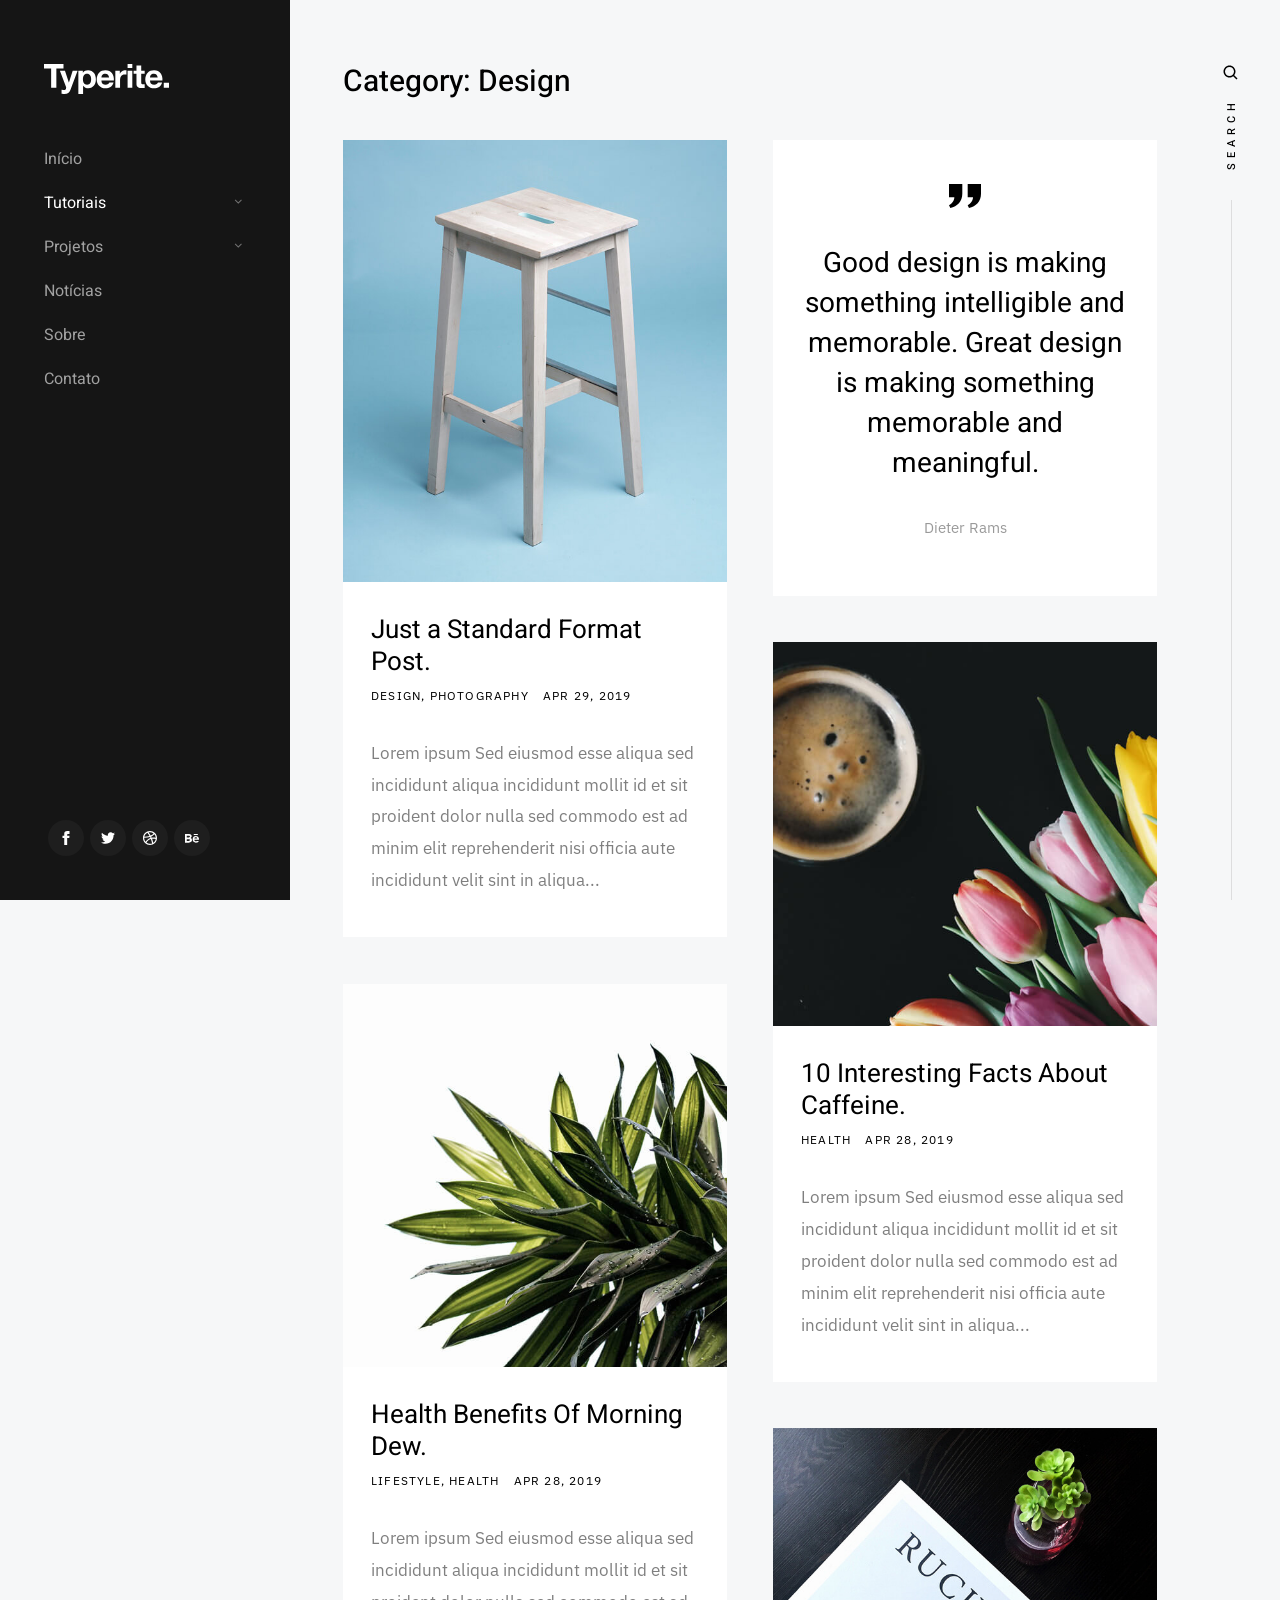
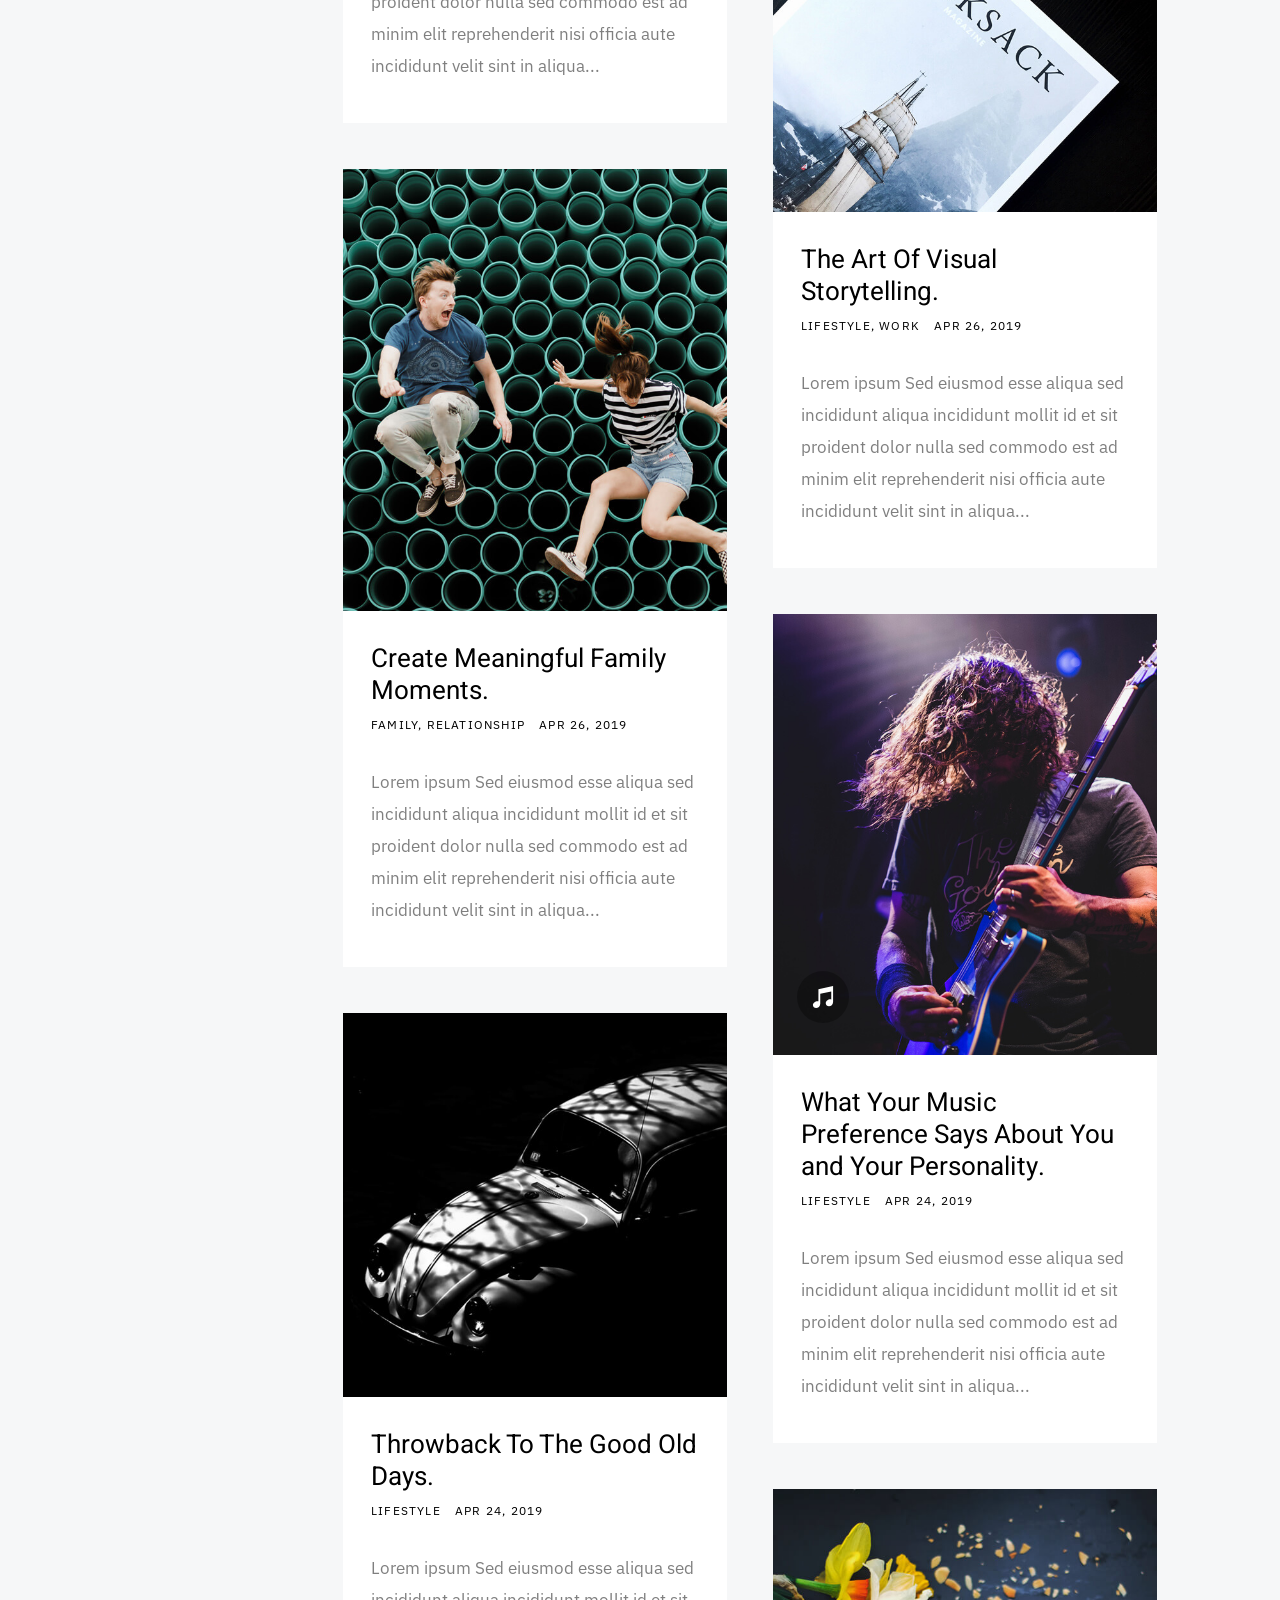
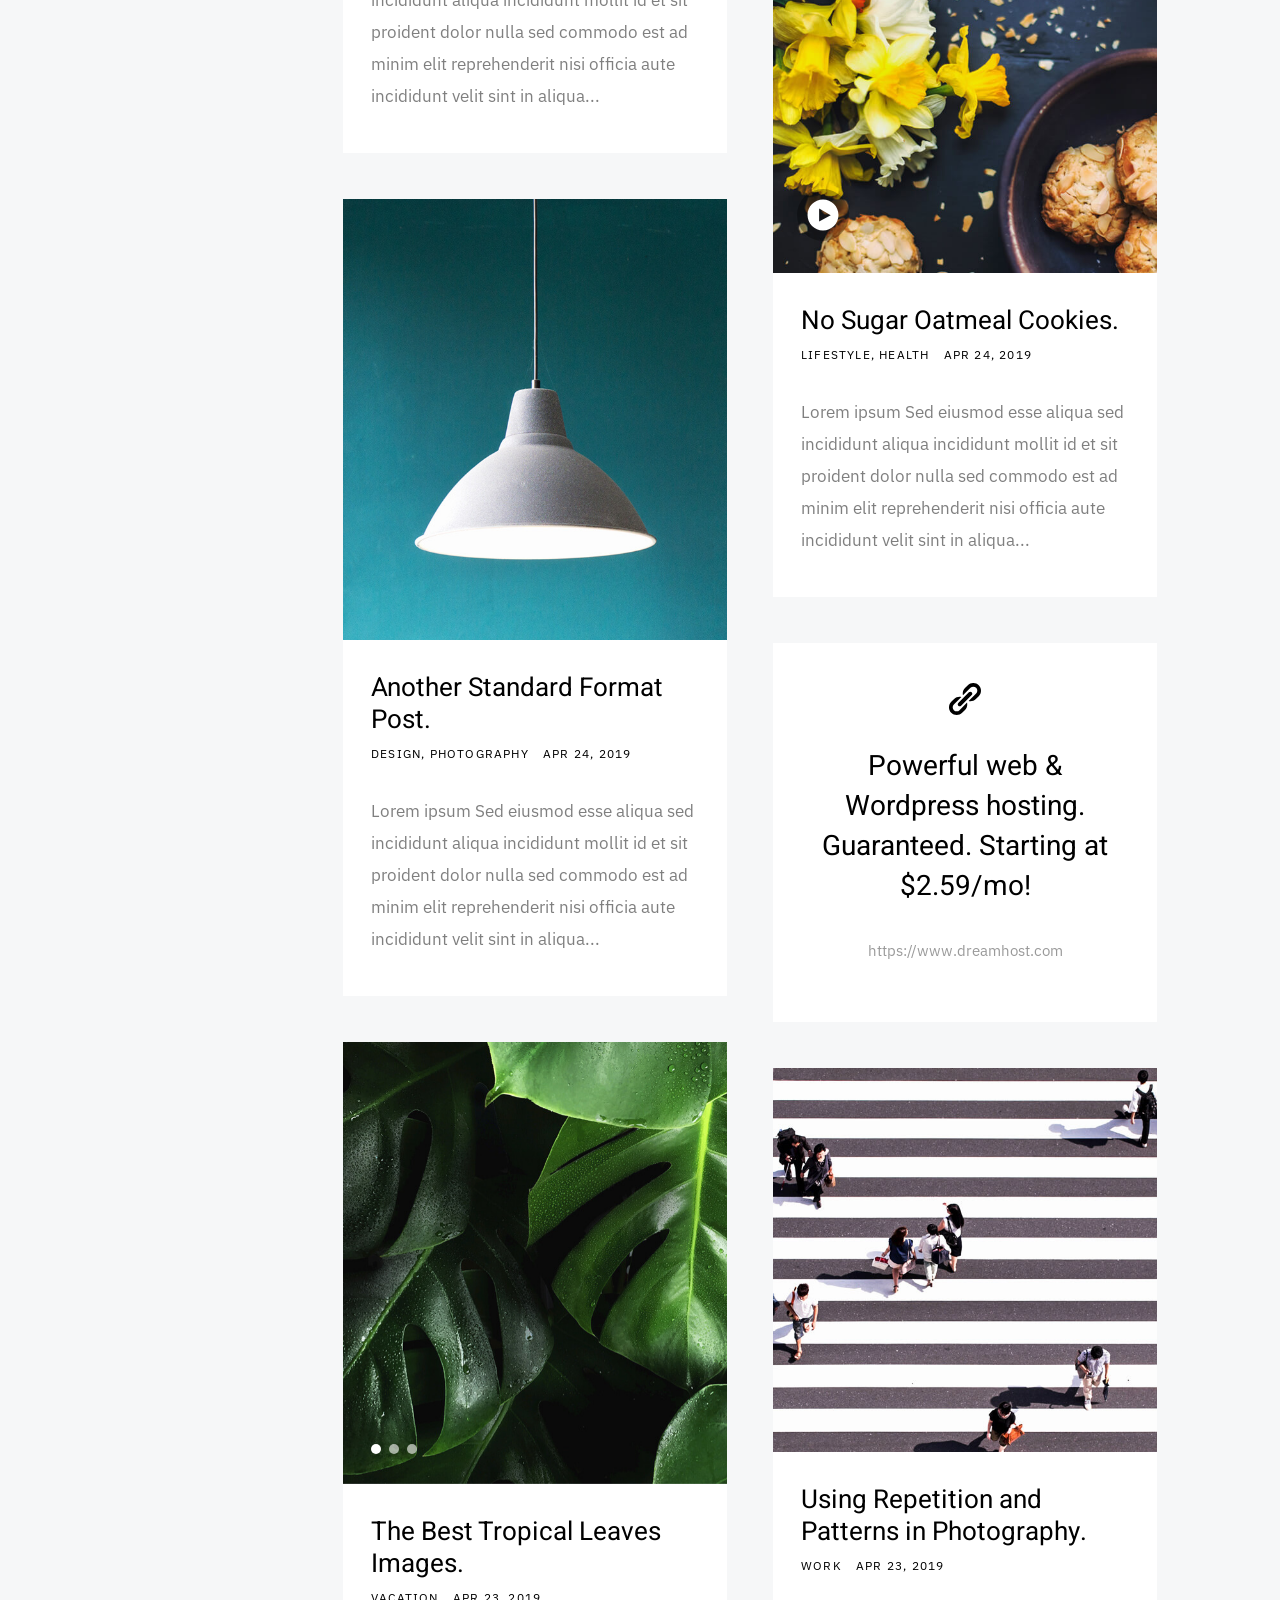
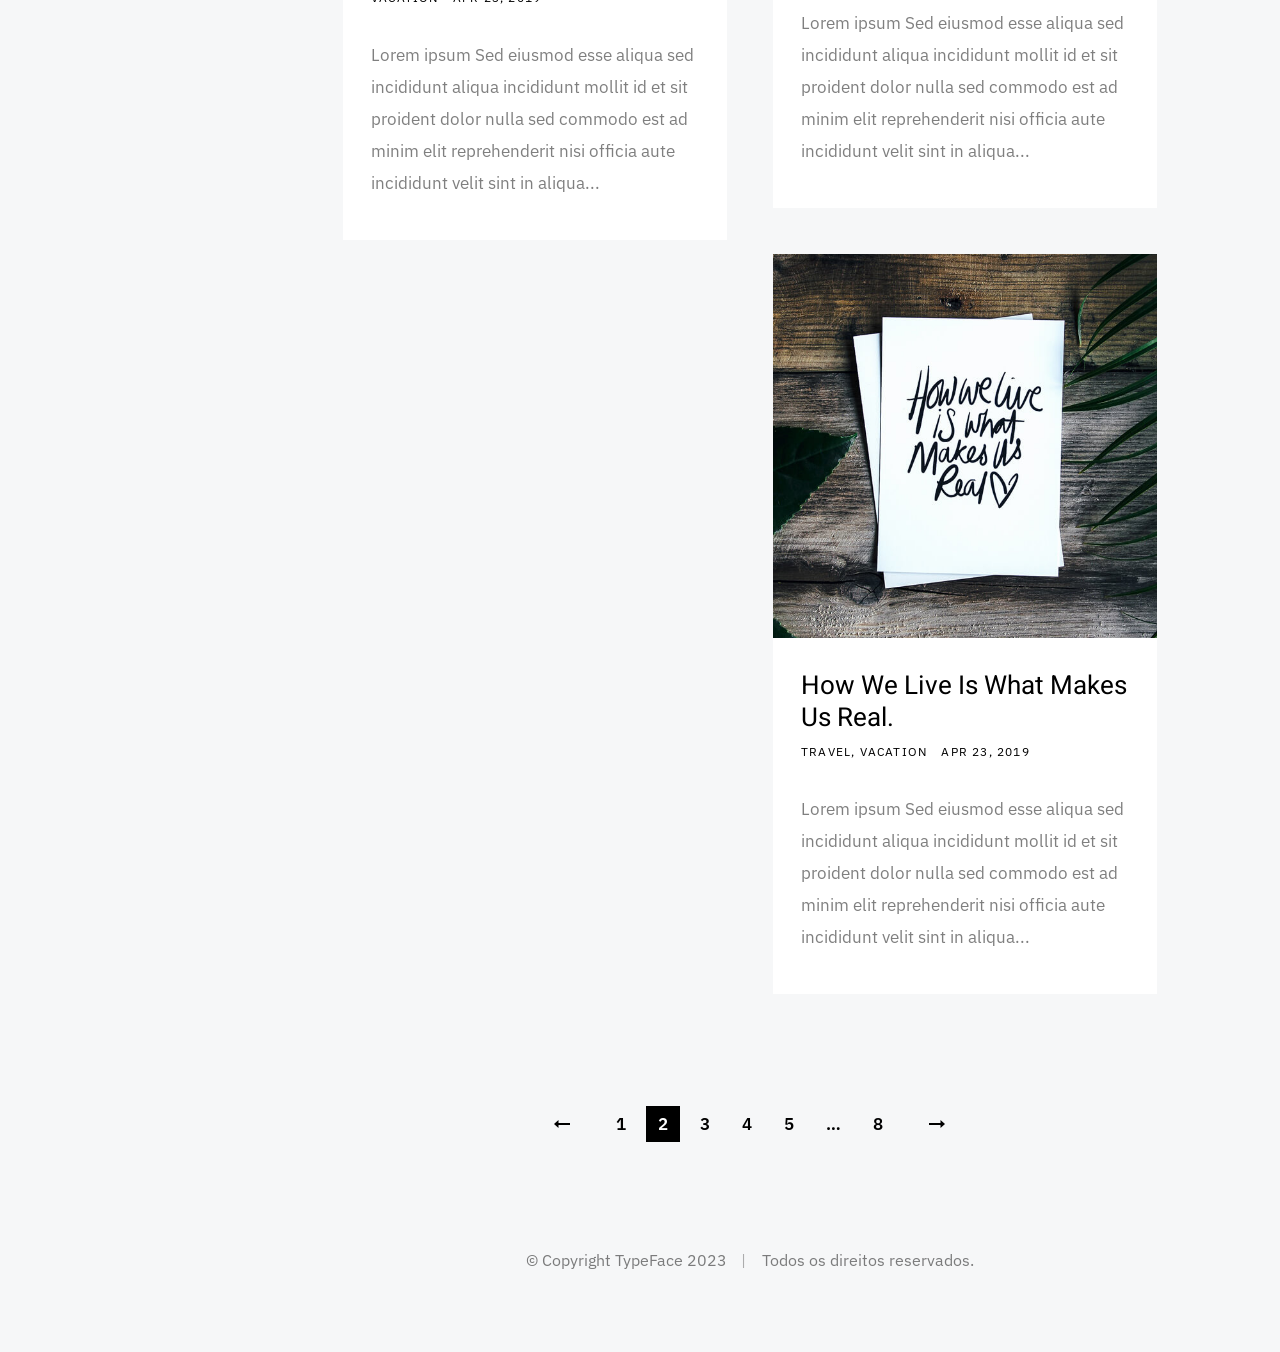
==== commit 4a67158a: "traduzindo e adicionando opções no menu de busca" ====
--- a/category.html
+++ b/category.html
@@ -70,30 +70,29 @@
 
         <nav class="header__nav-wrap">
           <ul class="header__nav">
-            <li><a href="index.html" title="">Home</a></li>
+            <li><a href="index.html" title="">Início</a></li>
             <li class="has-children current">
-              <a href="#0" title="">Categories</a>
+              <a href="#0" title="">Tutoriais</a>
               <ul class="sub-menu">
-                <li><a href="category.html">Lifestyle</a></li>
-                <li><a href="category.html">Health</a></li>
-                <li><a href="category.html">Family</a></li>
-                <li><a href="category.html">Management</a></li>
-                <li><a href="category.html">Travel</a></li>
-                <li><a href="category.html">Work</a></li>
+                <li><a href="category.html">Passo a Passo</a></li>
+                <li><a href="category.html">Dicas Práticas</a></li>
+                <li><a href="category.html">...</a></li>
               </ul>
             </li>
             <li class="has-children">
-              <a href="#0" title="">Blog Posts</a>
+              <a href="#0" title="">Projetos</a>
               <ul class="sub-menu">
-                <li><a href="single-video.html">Video Post</a></li>
-                <li><a href="single-audio.html">Audio Post</a></li>
-                <li><a href="single-gallery.html">Gallery Post</a></li>
-                <li><a href="single-standard.html">Standard Post</a></li>
+                <li>
+                  <a href="single-video.html">Inspiração para Projetos</a>
+                </li>
+                <li><a href="single-audio.html">...</a></li>
+                <li><a href="single-gallery.html">...</a></li>
+                <li><a href="single-standard.html">...</a></li>
               </ul>
             </li>
-            <li><a href="styles.html" title="">Styles</a></li>
-            <li><a href="page-about.html" title="">About</a></li>
-            <li><a href="page-contact.html" title="">Contact</a></li>
+            <li><a href="styles.html" title="">Notícias</a></li>
+            <li><a href="page-about.html" title="">Sobre</a></li>
+            <li><a href="page-contact.html" title="">Contato</a></li>
           </ul>
           <!-- end header__nav -->
 
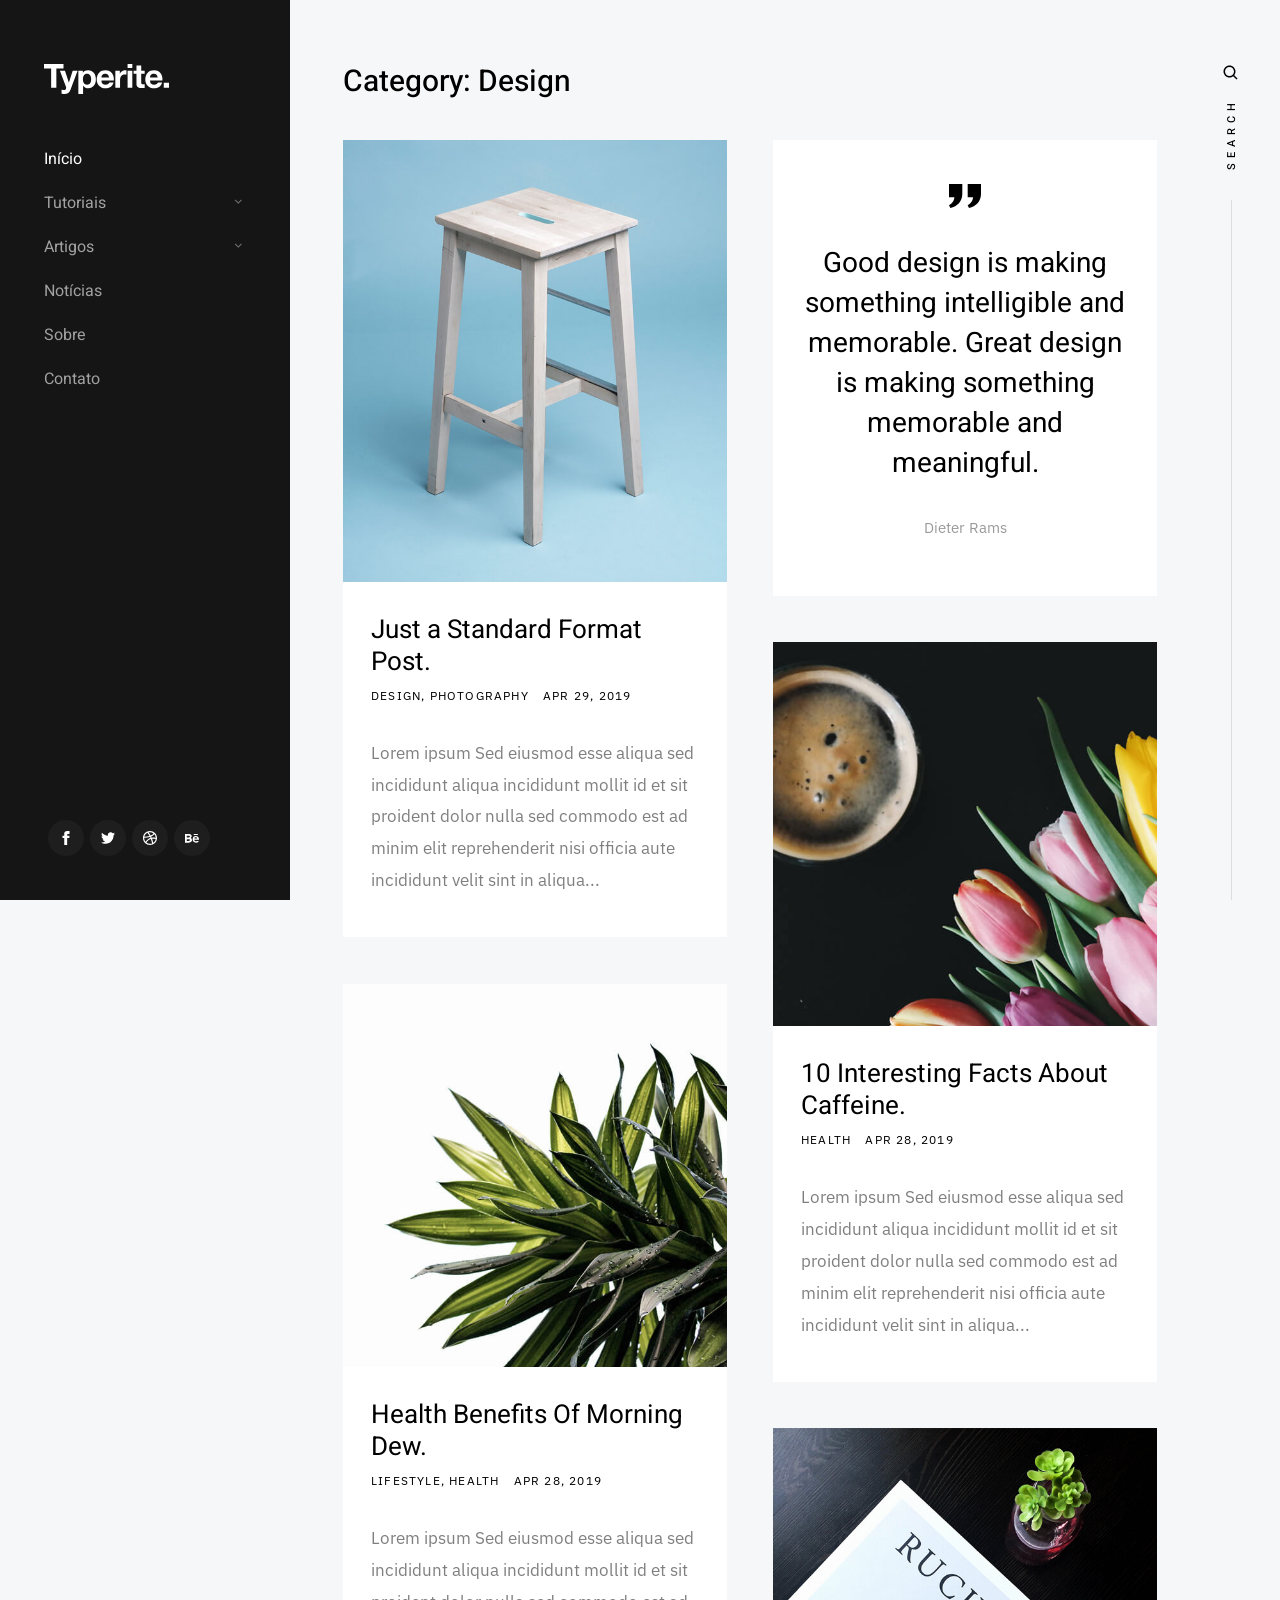
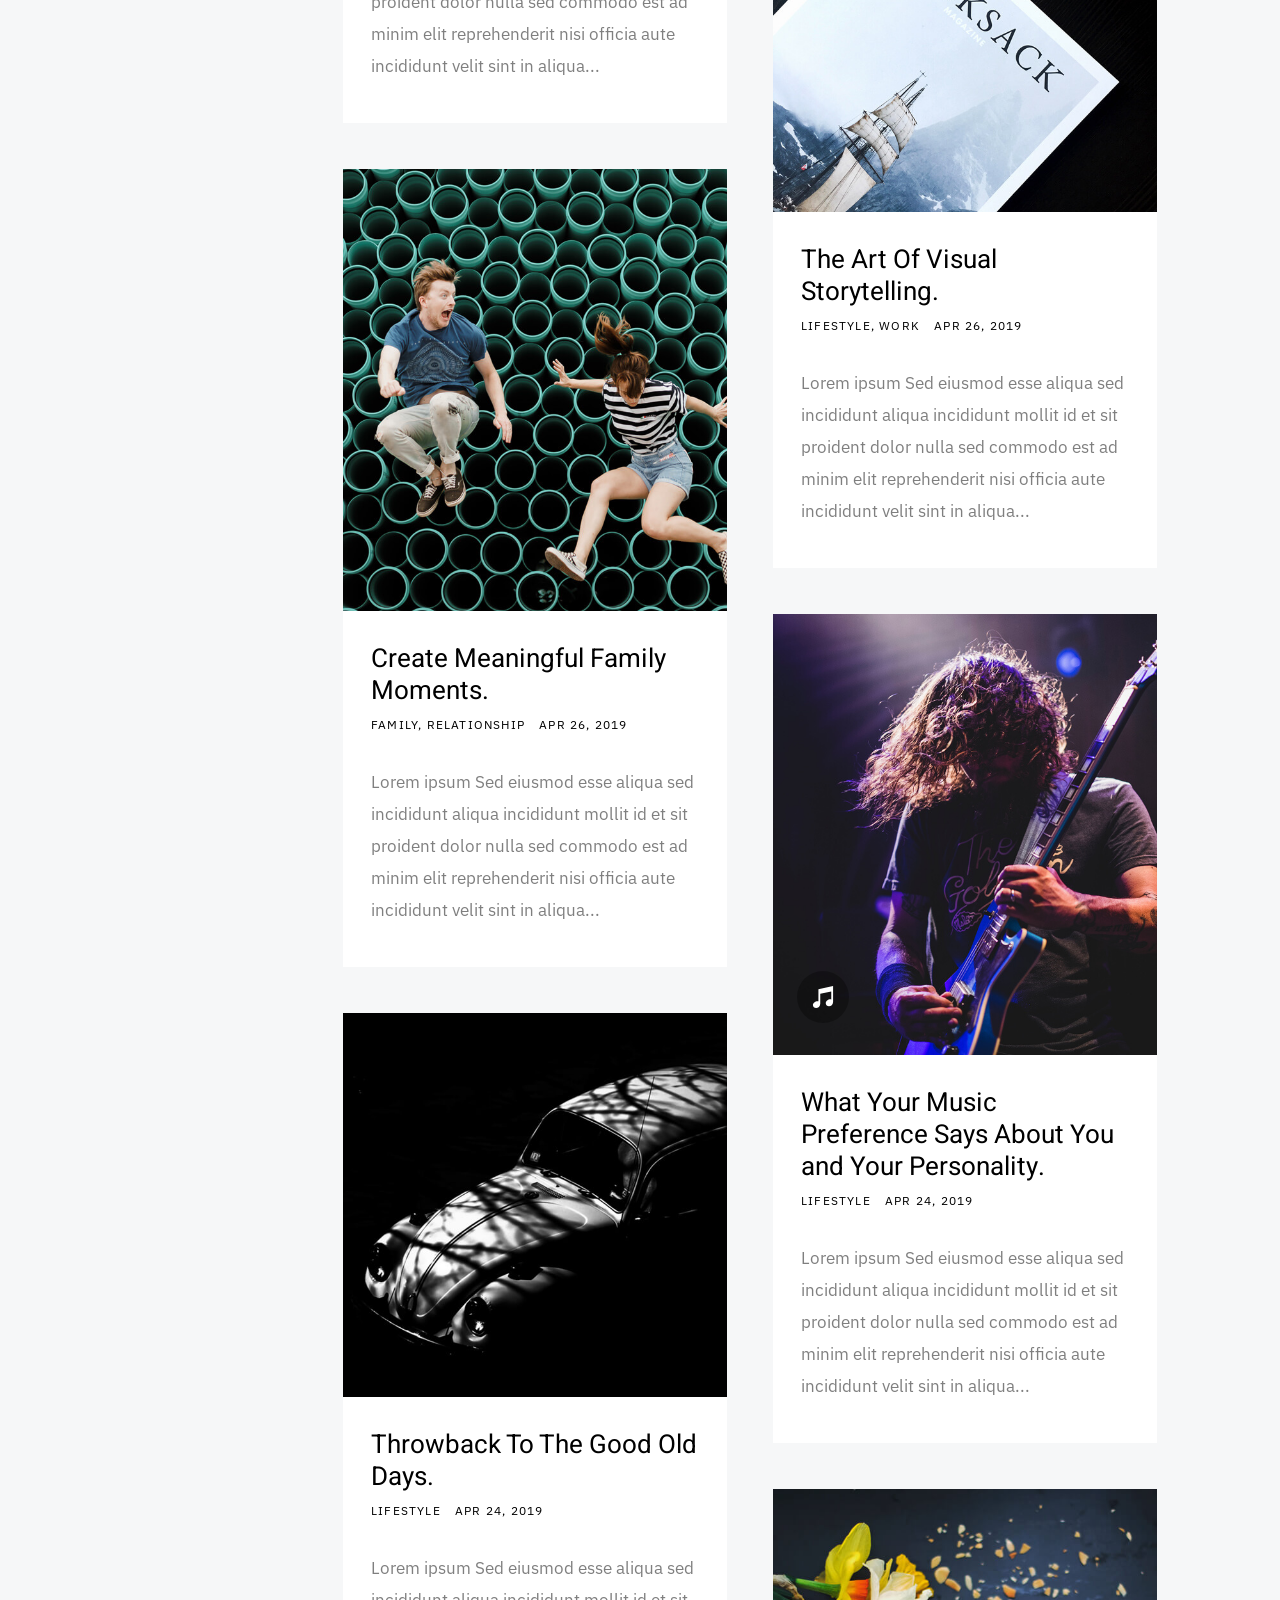
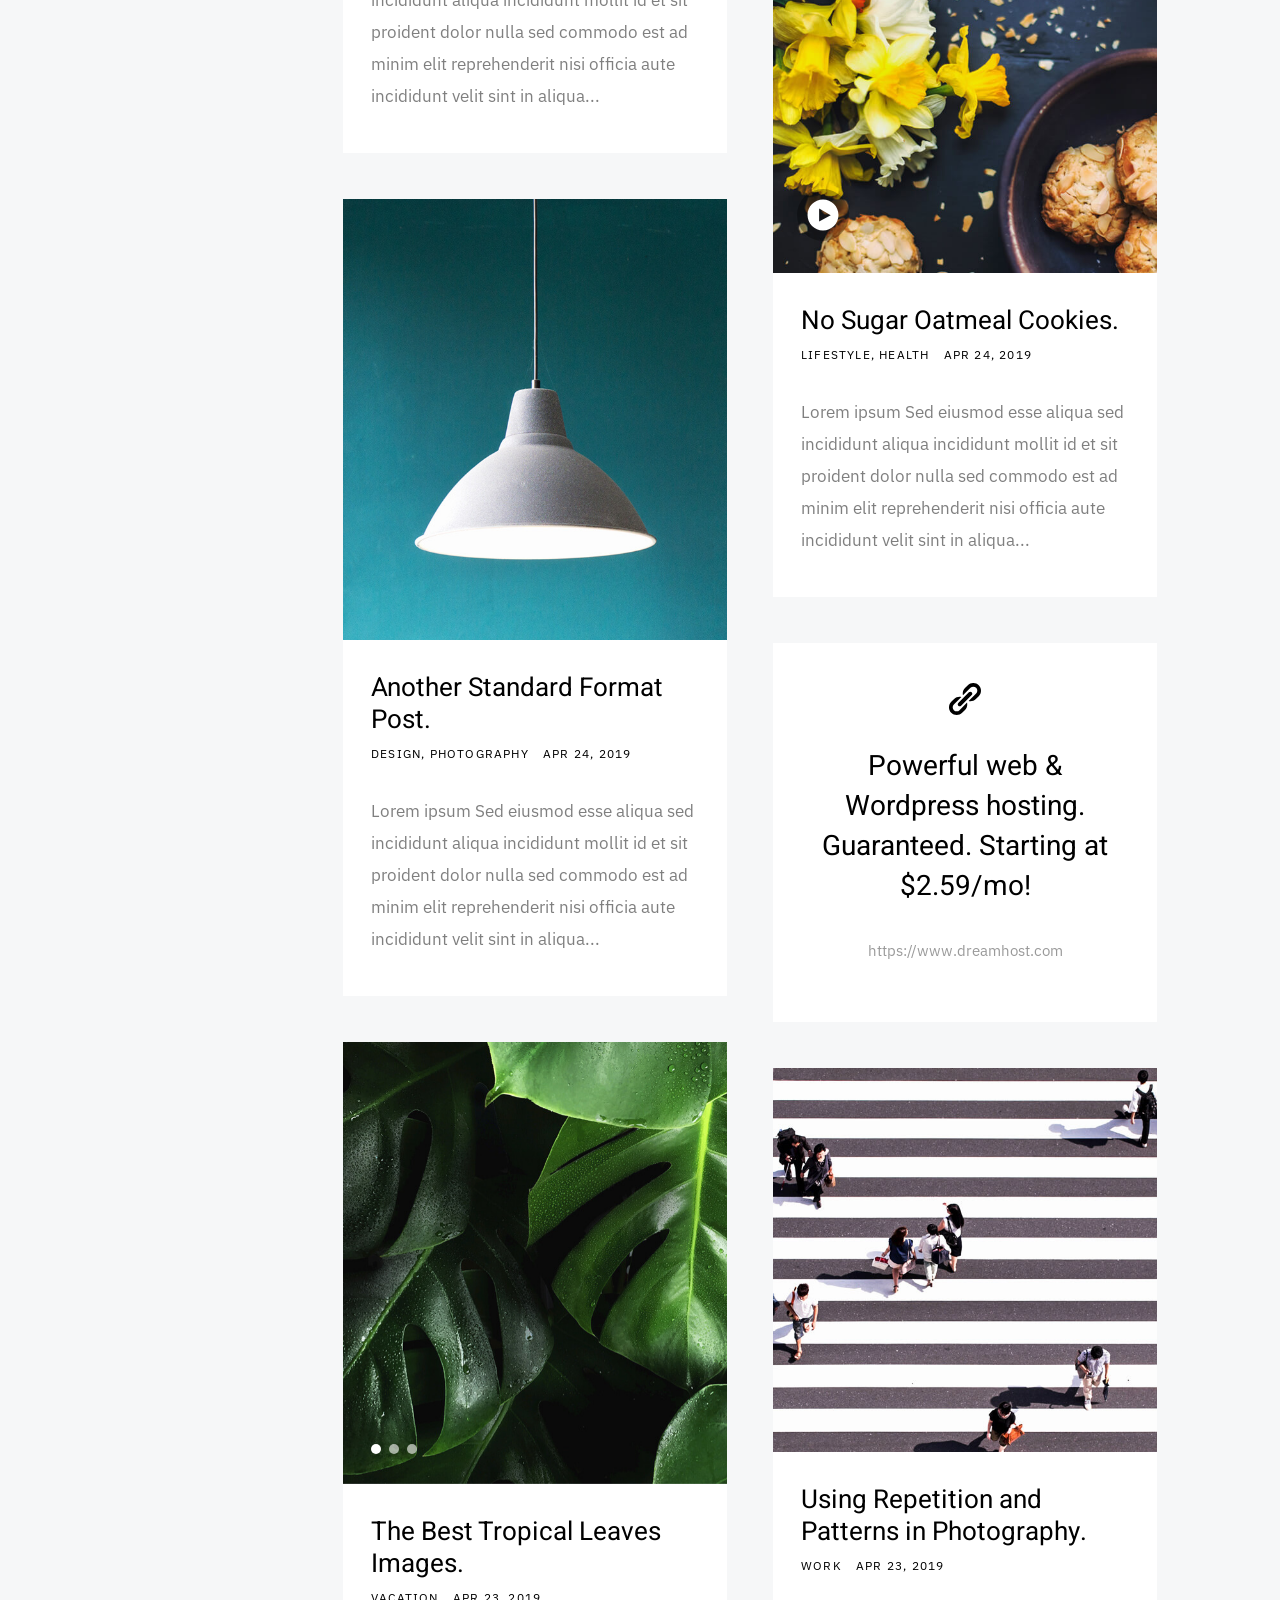
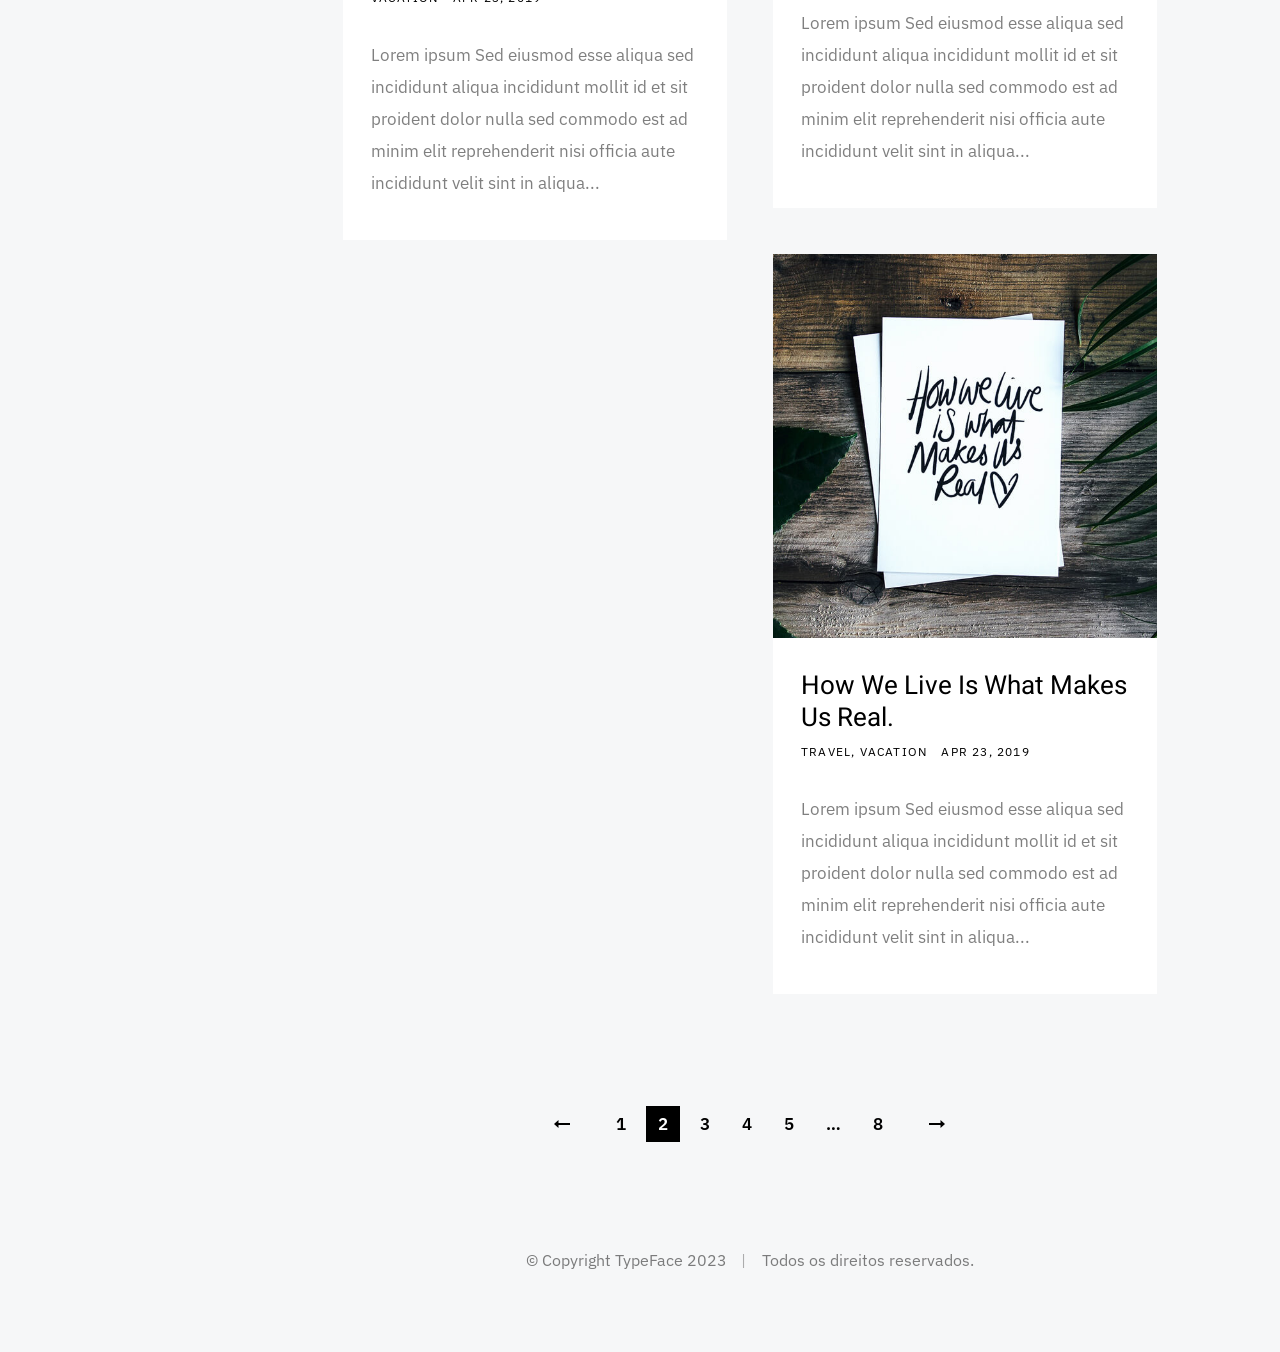
==== commit 88dcfb0b: "update" ====
--- a/category.html
+++ b/category.html
@@ -1,804 +1,691 @@
 <!DOCTYPE html>
 <html class="no-js" lang="pt-br">
-  <head>
-    <!--- basic page needs
+
+<head>
+  <!--- basic page needs
     ================================================== -->
-    <meta charset="utf-8" />
-    <title>Categories - TypeFace</title>
-    <meta name="description" content="" />
-    <meta name="author" content="" />
-
-    <!-- mobile specific metas
+  <meta charset="utf-8">
+  <title>Categories - TypeFace</title>
+  <meta name="description" content="">
+  <meta name="author" content="">
+
+  <!-- mobile specific metas
     ================================================== -->
-    <meta name="viewport" content="width=device-width, initial-scale=1" />
-
-    <!-- CSS
+  <meta name="viewport" content="width=device-width, initial-scale=1">
+
+  <!-- CSS
     ================================================== -->
-    <link rel="stylesheet" href="css/base.css" />
-    <link rel="stylesheet" href="css/vendor.css" />
-    <link rel="stylesheet" href="css/main.css" />
-
-    <!-- script
+  <link rel="stylesheet" href="css/base.css">
+  <link rel="stylesheet" href="css/vendor.css">
+  <link rel="stylesheet" href="css/main.css">
+
+  <!-- script
     ================================================== -->
-    <script src="js/modernizr.js"></script>
-
-    <!-- favicons
+  <script src="js/modernizr.js"></script>
+
+  <!-- favicons
     ================================================== -->
-    <link
-      rel="apple-touch-icon"
-      sizes="180x180"
-      href="images/favicon/apple-touch-icon.png"
-    />
-    <link
-      rel="icon"
-      type="image/png"
-      sizes="32x32"
-      href="images/favicon/favicon-32x32.png"
-    />
-    <link
-      rel="icon"
-      type="image/png"
-      sizes="16x16"
-      href="images/favicon/favicon-16x16.png"
-    />
-    <link rel="manifest" href="site.webmanifest" />
-  </head>
-
-  <body>
-    <!-- preloader
+  <link rel="apple-touch-icon" sizes="180x180" href="images/favicon/apple-touch-icon.png">
+  <link rel="icon" type="image/png" sizes="32x32" href="images/favicon/favicon-32x32.png">
+  <link rel="icon" type="image/png" sizes="16x16" href="images/favicon/favicon-16x16.png">
+  <link rel="manifest" href="site.webmanifest">
+</head>
+
+<body>
+  <!-- preloader
     ================================================== -->
-    <div id="preloader">
-      <div id="loader" class="dots-fade">
-        <div></div>
-        <div></div>
-        <div></div>
+  <div id="preloader">
+    <div id="loader" class="dots-fade">
+      <div></div>
+      <div></div>
+      <div></div>
+    </div>
+  </div>
+
+  <div id="top" class="s-wrap site-wrapper">
+    <!-- site header
+        ================================================== -->
+    <header class="s-header">
+      <div class="header__top">
+        <div class="header__logo">
+          <a class="site-logo" href="index.html">
+            <img src="images/logo.svg" alt="Homepage">
+          </a>
+        </div>
+      </div>
+      <!-- end header__top -->
+
+      <nav class="header__nav-wrap">
+        <ul class="header__nav">
+          <li class="current"><a href="index.html" title="">Início</a></li>
+          <li class="has-children">
+            <a href="#0" title="">Tutoriais</a>
+            <ul class="sub-menu">
+              <li><a href="#">DevOps</a></li>
+              <li><a href="#">Front-end</a></li>
+            </ul>
+          </li>
+          <li class="has-children">
+            <a href="#0" title="">Artigos</a>
+            <ul class="sub-menu">
+              <li><a href="#">Programação</a></li>
+              <li><a href="#">Inteligencia Artificial</a></li>
+              <li><a href="#">Computação em Nuvem</a></li>
+            </ul>
+          </li>
+          <li><a href="#" title="">Notícias</a></li>
+          <li><a href="page-about.html" title="">Sobre</a></li>
+          <li><a href="page-contact.html" title="">Contato</a></li>
+        </ul>
+        <!-- end header__nav -->
+
+        <ul class="header__social">
+          <li class="ss-facebook">
+            <a href="https://facebook.com/">
+              <span class="screen-reader-text">Facebook</span>
+            </a>
+          </li>
+          <li class="ss-twitter">
+            <a href="#0">
+              <span class="screen-reader-text">Twitter</span>
+            </a>
+          </li>
+          <li class="ss-dribbble">
+            <a href="#0">
+              <span class="screen-reader-text">Instagram</span>
+            </a>
+          </li>
+          <li class="ss-behance">
+            <a href="#0">
+              <span class="screen-reader-text">Behance</span>
+            </a>
+          </li>
+        </ul>
+      </nav>
+      <!-- end header__nav-wrap -->
+
+      <!-- menu toggle -->
+      <a href="#0" class="header__menu-toggle">
+        <span>Menu</span>
+      </a>
+    </header>
+    <!-- end s-header -->
+
+    <!-- search
+        ================================================== -->
+    <div class="s-search">
+      <div class="search-block">
+        <form role="search" method="get" class="search-form" action="#">
+          <label>
+            <span class="hide-content">Search for:</span>
+            <input type="search" class="search-field" placeholder="Type Keywords" value="" name="s" title="Search for:"
+              autocomplete="off">
+          </label>
+          <input type="submit" class="search-submit" value="Search">
+        </form>
+
+        <a href="#0" title="Close Search" class="search-close">Close</a>
+      </div>
+      <!-- end search-block -->
+
+      <!-- search modal trigger -->
+      <a href="#0" class="search-trigger">
+        <svg xmlns="http://www.w3.org/2000/svg" width="24" height="24" viewBox="0 0 24 24"
+          style="fill: rgba(0, 0, 0, 1); transform: ; -ms-filter: ">
+          <path
+            d="M10,18c1.846,0,3.543-0.635,4.897-1.688l4.396,4.396l1.414-1.414l-4.396-4.396C17.365,13.543,18,11.846,18,10 c0-4.411-3.589-8-8-8s-8,3.589-8,8S5.589,18,10,18z M10,4c3.309,0,6,2.691,6,6s-2.691,6-6,6s-6-2.691-6-6S6.691,4,10,4z">
+          </path>
+        </svg>
+        <span>Search</span>
+      </a>
+      <span class="search-line"></span>
+    </div>
+    <!-- end s-search -->
+
+    <!-- site content
+        ================================================== -->
+    <div class="s-content">
+      <header class="listing-header">
+        <h1 class="h2">Category: Design</h1>
+      </header>
+
+      <div class="masonry-wrap">
+        <div class="masonry">
+          <div class="grid-sizer"></div>
+
+          <article class="masonry__brick entry format-standard animate-this">
+            <div class="entry__thumb">
+              <a href="single-standard.html" class="entry__thumb-link">
+                <img src="images/thumbs/masonry/woodcraft-600.jpg" srcset="
+                      images/thumbs/masonry/woodcraft-600.jpg  1x,
+                      images/thumbs/masonry/woodcraft-1200.jpg 2x
+                    " alt="">
+              </a>
+            </div>
+
+            <div class="entry__text">
+              <div class="entry__header">
+                <h2 class="entry__title">
+                  <a href="single-standard.html">Just a Standard Format Post.</a>
+                </h2>
+                <div class="entry__meta">
+                  <span class="entry__meta-cat">
+                    <a href="category.html">Design</a>
+                    <a href="category.html">Photography</a>
+                  </span>
+                  <span class="entry__meta-date">
+                    <a href="single-standard.html">Apr 29, 2019</a>
+                  </span>
+                </div>
+              </div>
+              <div class="entry__excerpt">
+                <p>
+                  Lorem ipsum Sed eiusmod esse aliqua sed incididunt aliqua
+                  incididunt mollit id et sit proident dolor nulla sed commodo
+                  est ad minim elit reprehenderit nisi officia aute incididunt
+                  velit sint in aliqua...
+                </p>
+              </div>
+            </div>
+          </article>
+          <!-- end article -->
+
+          <article class="masonry__brick entry format-quote animate-this">
+            <div class="entry__thumb">
+              <blockquote>
+                <p>
+                  Good design is making something intelligible and memorable.
+                  Great design is making something memorable and meaningful.
+                </p>
+
+                <cite>Dieter Rams</cite>
+              </blockquote>
+            </div>
+          </article>
+          <!-- end article -->
+
+          <article class="masonry__brick entry format-standard animate-this">
+            <div class="entry__thumb">
+              <a href="single-standard.html" class="entry__thumb-link">
+                <img src="images/thumbs/masonry/tulips-600.jpg" srcset="
+                      images/thumbs/masonry/tulips-600.jpg  1x,
+                      images/thumbs/masonry/tulips-1200.jpg 2x
+                    " alt="">
+              </a>
+            </div>
+
+            <div class="entry__text">
+              <div class="entry__header">
+                <h2 class="entry__title">
+                  <a href="single-standard.html">10 Interesting Facts About Caffeine.</a>
+                </h2>
+                <div class="entry__meta">
+                  <span class="entry__meta-cat">
+                    <a href="category.html">Health</a>
+                  </span>
+                  <span class="entry__meta-date">
+                    <a href="single-standard.html">Apr 28, 2019</a>
+                  </span>
+                </div>
+              </div>
+              <div class="entry__excerpt">
+                <p>
+                  Lorem ipsum Sed eiusmod esse aliqua sed incididunt aliqua
+                  incididunt mollit id et sit proident dolor nulla sed commodo
+                  est ad minim elit reprehenderit nisi officia aute incididunt
+                  velit sint in aliqua...
+                </p>
+              </div>
+            </div>
+          </article>
+          <!-- end article -->
+
+          <article class="masonry__brick entry format-standard animate-this">
+            <div class="entry__thumb">
+              <a href="single-standard.html" class="entry__thumb-link">
+                <img src="images/thumbs/masonry/dew-600.jpg" srcset="
+                      images/thumbs/masonry/dew-600.jpg  1x,
+                      images/thumbs/masonry/dew-1200.jpg 2x
+                    " alt="">
+              </a>
+            </div>
+
+            <div class="entry__text">
+              <div class="entry__header">
+                <h2 class="entry__title">
+                  <a href="single-standard.html">Health Benefits Of Morning Dew.</a>
+                </h2>
+                <div class="entry__meta">
+                  <span class="entry__meta-cat">
+                    <a href="category.html">Lifestyle</a>
+                    <a href="category.html">Health</a>
+                  </span>
+                  <span class="entry__meta-date">
+                    <a href="single-standard.html">Apr 28, 2019</a>
+                  </span>
+                </div>
+              </div>
+              <div class="entry__excerpt">
+                <p>
+                  Lorem ipsum Sed eiusmod esse aliqua sed incididunt aliqua
+                  incididunt mollit id et sit proident dolor nulla sed commodo
+                  est ad minim elit reprehenderit nisi officia aute incididunt
+                  velit sint in aliqua...
+                </p>
+              </div>
+            </div>
+          </article>
+          <!-- end article -->
+
+          <article class="masonry__brick entry format-standard animate-this">
+            <div class="entry__thumb">
+              <a href="single-standard.html" class="entry__thumb-link">
+                <img src="images/thumbs/masonry/rucksack-600.jpg" srcset="
+                      images/thumbs/masonry/rucksack-600.jpg  1x,
+                      images/thumbs/masonry/rucksack-1200.jpg 2x
+                    " alt="">
+              </a>
+            </div>
+
+            <div class="entry__text">
+              <div class="entry__header">
+                <h2 class="entry__title">
+                  <a href="single-standard.html">The Art Of Visual Storytelling.</a>
+                </h2>
+
+                <div class="entry__meta">
+                  <span class="entry__meta-cat">
+                    <a href="category.html">Lifestyle</a>
+                    <a href="category.html">Work</a>
+                  </span>
+                  <span class="entry__meta-date">
+                    <a href="single-standard.html">Apr 26, 2019</a>
+                  </span>
+                </div>
+              </div>
+              <div class="entry__excerpt">
+                <p>
+                  Lorem ipsum Sed eiusmod esse aliqua sed incididunt aliqua
+                  incididunt mollit id et sit proident dolor nulla sed commodo
+                  est ad minim elit reprehenderit nisi officia aute incididunt
+                  velit sint in aliqua...
+                </p>
+              </div>
+            </div>
+          </article>
+          <!-- end article -->
+
+          <article class="masonry__brick entry format-standard animate-this">
+            <div class="entry__thumb">
+              <a href="single-standard.html" class="entry__thumb-link">
+                <img src="images/thumbs/masonry/jump-600.jpg" srcset="
+                      images/thumbs/masonry/jump-600.jpg  1x,
+                      images/thumbs/masonry/jump-1200.jpg 2x
+                    " alt="">
+              </a>
+            </div>
+
+            <div class="entry__text">
+              <div class="entry__header">
+                <h2 class="entry__title">
+                  <a href="single-standard.html">Create Meaningful Family Moments.</a>
+                </h2>
+                <div class="entry__meta">
+                  <span class="entry__meta-cat">
+                    <a href="category.html">Family</a>
+                    <a href="category.html">Relationship</a>
+                  </span>
+                  <span class="entry__meta-date">
+                    <a href="single-standard.html">Apr 26, 2019</a>
+                  </span>
+                </div>
+              </div>
+              <div class="entry__excerpt">
+                <p>
+                  Lorem ipsum Sed eiusmod esse aliqua sed incididunt aliqua
+                  incididunt mollit id et sit proident dolor nulla sed commodo
+                  est ad minim elit reprehenderit nisi officia aute incididunt
+                  velit sint in aliqua...
+                </p>
+              </div>
+            </div>
+          </article>
+          <!-- end article -->
+
+          <article class="masonry__brick entry format-audio animate-this">
+            <div class="entry__thumb">
+              <a href="single-audio.html" class="entry__thumb-link">
+                <img src="images/thumbs/masonry/guitarist-600.jpg" srcset="
+                      images/thumbs/masonry/guitarist-600.jpg  1x,
+                      images/thumbs/masonry/guitarist-1200.jpg 2x
+                    " alt="">
+              </a>
+            </div>
+
+            <div class="entry__text">
+              <div class="entry__header">
+                <h2 class="entry__title">
+                  <a href="single-audio.html">What Your Music Preference Says About You and Your
+                    Personality.</a>
+                </h2>
+                <div class="entry__meta">
+                  <span class="entry__meta-cat">
+                    <a href="category.html">Lifestyle</a>
+                  </span>
+                  <span class="entry__meta-date">
+                    <a href="single-standard.html">Apr 24, 2019</a>
+                  </span>
+                </div>
+              </div>
+              <div class="entry__excerpt">
+                <p>
+                  Lorem ipsum Sed eiusmod esse aliqua sed incididunt aliqua
+                  incididunt mollit id et sit proident dolor nulla sed commodo
+                  est ad minim elit reprehenderit nisi officia aute incididunt
+                  velit sint in aliqua...
+                </p>
+              </div>
+            </div>
+          </article>
+          <!-- end article -->
+
+          <article class="masonry__brick entry format-standard animate-this">
+            <div class="entry__thumb">
+              <a href="single-standard.html" class="entry__thumb-link">
+                <img src="images/thumbs/masonry/beetle-600.jpg" srcset="
+                      images/thumbs/masonry/beetle-600.jpg  1x,
+                      images/thumbs/masonry/beetle-1200.jpg 2x
+                    " alt="">
+              </a>
+            </div>
+
+            <div class="entry__text">
+              <div class="entry__header">
+                <h2 class="entry__title">
+                  <a href="single-standard.html">Throwback To The Good Old Days.</a>
+                </h2>
+                <div class="entry__meta">
+                  <span class="entry__meta-cat">
+                    <a href="category.html">Lifestyle</a>
+                  </span>
+                  <span class="entry__meta-date">
+                    <a href="single-standard.html">Apr 24, 2019</a>
+                  </span>
+                </div>
+              </div>
+              <div class="entry__excerpt">
+                <p>
+                  Lorem ipsum Sed eiusmod esse aliqua sed incididunt aliqua
+                  incididunt mollit id et sit proident dolor nulla sed commodo
+                  est ad minim elit reprehenderit nisi officia aute incididunt
+                  velit sint in aliqua...
+                </p>
+              </div>
+            </div>
+          </article>
+          <!-- end article -->
+
+          <article class="masonry__brick entry format-video animate-this">
+            <div class="entry__thumb video-image">
+              <a href="https://player.vimeo.com/video/117310401?color=339989&title=0&byline=0&portrait=0" data-lity
+                class="entry__thumb-link">
+                <img src="images/thumbs/masonry/cookies-600.jpg" srcset="
+                      images/thumbs/masonry/cookies-600.jpg  1x,
+                      images/thumbs/masonry/cookies-1200.jpg 2x
+                    " alt="">
+              </a>
+            </div>
+
+            <div class="entry__text">
+              <div class="entry__header">
+                <h2 class="entry__title">
+                  <a href="single-video.html">No Sugar Oatmeal Cookies.</a>
+                </h2>
+                <div class="entry__meta">
+                  <span class="entry__meta-cat">
+                    <a href="category.html">Lifestyle</a>
+                    <a href="category.html">Health</a>
+                  </span>
+                  <span class="entry__meta-date">
+                    <a href="single-standard.html">Apr 24, 2019</a>
+                  </span>
+                </div>
+              </div>
+              <div class="entry__excerpt">
+                <p>
+                  Lorem ipsum Sed eiusmod esse aliqua sed incididunt aliqua
+                  incididunt mollit id et sit proident dolor nulla sed commodo
+                  est ad minim elit reprehenderit nisi officia aute incididunt
+                  velit sint in aliqua...
+                </p>
+              </div>
+            </div>
+          </article>
+          <!-- end article -->
+
+          <article class="masonry__brick entry format-standard animate-this">
+            <div class="entry__thumb">
+              <a href="single-standard.html" class="entry__thumb-link">
+                <img src="images/thumbs/masonry/lamp-600.jpg" srcset="
+                      images/thumbs/masonry/lamp-600.jpg  1x,
+                      images/thumbs/masonry/lamp-1200.jpg 2x
+                    " alt="">
+              </a>
+            </div>
+
+            <div class="entry__text">
+              <div class="entry__header">
+                <h2 class="entry__title">
+                  <a href="single-standard.html">Another Standard Format Post.</a>
+                </h2>
+                <div class="entry__meta">
+                  <span class="entry__meta-cat">
+                    <a href="category.html">Design</a>
+                    <a href="category.html">Photography</a>
+                  </span>
+                  <span class="entry__meta-date">
+                    <a href="single-standard.html">Apr 24, 2019</a>
+                  </span>
+                </div>
+              </div>
+              <div class="entry__excerpt">
+                <p>
+                  Lorem ipsum Sed eiusmod esse aliqua sed incididunt aliqua
+                  incididunt mollit id et sit proident dolor nulla sed commodo
+                  est ad minim elit reprehenderit nisi officia aute incididunt
+                  velit sint in aliqua...
+                </p>
+              </div>
+            </div>
+          </article>
+          <!-- end article -->
+
+          <article class="masonry__brick entry format-link animate-this">
+            <div class="entry__thumb">
+              <div class="link-wrap">
+                <h2>
+                  Powerful web & Wordpress hosting. Guaranteed. Starting at
+                  $2.59/mo!
+                </h2>
+                <cite>
+                  <a target="_blank" href="https://www.dreamhost.com/r.cgi?287326">https://www.dreamhost.com</a>
+                </cite>
+              </div>
+            </div>
+          </article>
+          <!-- end article -->
+
+          <article class="masonry__brick entry format-gallery animate-this">
+            <div class="entry__thumb slider">
+              <div class="slider__slides">
+                <div class="slider__slide">
+                  <img src="images/thumbs/masonry/gallery/slide-1-600.jpg" srcset="
+                        images/thumbs/masonry/gallery/slide-1-600.jpg  1x,
+                        images/thumbs/masonry/gallery/slide-1-1200.jpg 2x
+                      " alt="">
+                </div>
+                <div class="slider__slide">
+                  <img src="images/thumbs/masonry/gallery/slide-2-600.jpg" srcset="
+                        images/thumbs/masonry/gallery/slide-2-600.jpg  1x,
+                        images/thumbs/masonry/gallery/slide-2-1200.jpg 2x
+                      " alt="">
+                </div>
+                <div class="slider__slide">
+                  <img src="images/thumbs/masonry/gallery/slide-3-600.jpg" srcset="
+                        images/thumbs/masonry/gallery/slide-3-600.jpg  1x,
+                        images/thumbs/masonry/gallery/slide-3-1200.jpg 2x
+                      " alt="">
+                </div>
+              </div>
+            </div>
+
+            <div class="entry__text">
+              <div class="entry__header">
+                <h2 class="entry__title">
+                  <a href="single-gallery.html">The Best Tropical Leaves Images.</a>
+                </h2>
+                <div class="entry__meta">
+                  <span class="entry__meta-cat">
+                    <a href="category.html">Vacation</a>
+                  </span>
+                  <span class="entry__meta-date">
+                    <a href="single-standard.html">Apr 23, 2019</a>
+                  </span>
+                </div>
+              </div>
+              <div class="entry__excerpt">
+                <p>
+                  Lorem ipsum Sed eiusmod esse aliqua sed incididunt aliqua
+                  incididunt mollit id et sit proident dolor nulla sed commodo
+                  est ad minim elit reprehenderit nisi officia aute incididunt
+                  velit sint in aliqua...
+                </p>
+              </div>
+            </div>
+          </article>
+          <!-- end article -->
+
+          <article class="masonry__brick entry format-standard animate-this">
+            <div class="entry__thumb">
+              <a href="single-standard.html" class="entry__thumb-link">
+                <img src="images/thumbs/masonry/walk-600.jpg" srcset="
+                      images/thumbs/masonry/walk-600.jpg  1x,
+                      images/thumbs/masonry/walk-1200.jpg 2x
+                    " alt="">
+              </a>
+            </div>
+
+            <div class="entry__text">
+              <div class="entry__header">
+                <h2 class="entry__title">
+                  <a href="single-standard.html">Using Repetition and Patterns in Photography.</a>
+                </h2>
+                <div class="entry__meta">
+                  <span class="entry__meta-cat">
+                    <a href="category.html">Work</a>
+                  </span>
+                  <span class="entry__meta-date">
+                    <a href="single-standard.html">Apr 23, 2019</a>
+                  </span>
+                </div>
+              </div>
+              <div class="entry__excerpt">
+                <p>
+                  Lorem ipsum Sed eiusmod esse aliqua sed incididunt aliqua
+                  incididunt mollit id et sit proident dolor nulla sed commodo
+                  est ad minim elit reprehenderit nisi officia aute incididunt
+                  velit sint in aliqua...
+                </p>
+              </div>
+            </div>
+          </article>
+          <!-- end article -->
+
+          <article class="masonry__brick entry format-standard animate-this">
+            <div class="entry__thumb">
+              <a href="single-standard.html" class="entry__thumb-link">
+                <img src="images/thumbs/masonry/real-600.jpg" srcset="
+                      images/thumbs/masonry/real-600.jpg  1x,
+                      images/thumbs/masonry/real-1200.jpg 2x
+                    " alt="">
+              </a>
+            </div>
+
+            <div class="entry__text">
+              <div class="entry__header">
+                <h2 class="entry__title">
+                  <a href="single-standard.html">How We Live Is What Makes Us Real.</a>
+                </h2>
+                <div class="entry__meta">
+                  <span class="entry__meta-cat">
+                    <a href="category.html">Travel</a>
+                    <a href="category.html">Vacation</a>
+                  </span>
+                  <span class="entry__meta-date">
+                    <a href="single-standard.html">Apr 23, 2019</a>
+                  </span>
+                </div>
+              </div>
+              <div class="entry__excerpt">
+                <p>
+                  Lorem ipsum Sed eiusmod esse aliqua sed incididunt aliqua
+                  incididunt mollit id et sit proident dolor nulla sed commodo
+                  est ad minim elit reprehenderit nisi officia aute incididunt
+                  velit sint in aliqua...
+                </p>
+              </div>
+            </div>
+          </article>
+          <!-- end article -->
+        </div>
+        <!-- end masonry -->
+      </div>
+      <!-- end masonry-wrap -->
+
+      <div class="row">
+        <div class="column large-full">
+          <nav class="pgn">
+            <ul>
+              <li><a class="pgn__prev" href="#0">Prev</a></li>
+              <li><a class="pgn__num" href="#0">1</a></li>
+              <li><span class="pgn__num current">2</span></li>
+              <li><a class="pgn__num" href="#0">3</a></li>
+              <li><a class="pgn__num" href="#0">4</a></li>
+              <li><a class="pgn__num" href="#0">5</a></li>
+              <li><span class="pgn__num dots">…</span></li>
+              <li><a class="pgn__num" href="#0">8</a></li>
+              <li><a class="pgn__next" href="#0">Next</a></li>
+            </ul>
+          </nav>
+        </div>
       </div>
     </div>
-
-    <div id="top" class="s-wrap site-wrapper">
-      <!-- site header
+    <!-- end s-content -->
+
+    <!-- footer
         ================================================== -->
-      <header class="s-header">
-        <div class="header__top">
-          <div class="header__logo">
-            <a class="site-logo" href="index.html">
-              <img src="images/logo.svg" alt="Homepage" />
-            </a>
-          </div>
-        </div>
-        <!-- end header__top -->
-
-        <nav class="header__nav-wrap">
-          <ul class="header__nav">
-            <li><a href="index.html" title="">Início</a></li>
-            <li class="has-children current">
-              <a href="#0" title="">Tutoriais</a>
-              <ul class="sub-menu">
-                <li><a href="category.html">Passo a Passo</a></li>
-                <li><a href="category.html">Dicas Práticas</a></li>
-                <li><a href="category.html">...</a></li>
-              </ul>
-            </li>
-            <li class="has-children">
-              <a href="#0" title="">Projetos</a>
-              <ul class="sub-menu">
-                <li>
-                  <a href="single-video.html">Inspiração para Projetos</a>
-                </li>
-                <li><a href="single-audio.html">...</a></li>
-                <li><a href="single-gallery.html">...</a></li>
-                <li><a href="single-standard.html">...</a></li>
-              </ul>
-            </li>
-            <li><a href="styles.html" title="">Notícias</a></li>
-            <li><a href="page-about.html" title="">Sobre</a></li>
-            <li><a href="page-contact.html" title="">Contato</a></li>
-          </ul>
-          <!-- end header__nav -->
-
-          <ul class="header__social">
-            <li class="ss-facebook">
-              <a href="https://facebook.com/">
-                <span class="screen-reader-text">Facebook</span>
-              </a>
-            </li>
-            <li class="ss-twitter">
-              <a href="#0">
-                <span class="screen-reader-text">Twitter</span>
-              </a>
-            </li>
-            <li class="ss-dribbble">
-              <a href="#0">
-                <span class="screen-reader-text">Instagram</span>
-              </a>
-            </li>
-            <li class="ss-behance">
-              <a href="#0">
-                <span class="screen-reader-text">Behance</span>
-              </a>
-            </li>
-          </ul>
-        </nav>
-        <!-- end header__nav-wrap -->
-
-        <!-- menu toggle -->
-        <a href="#0" class="header__menu-toggle">
-          <span>Menu</span>
-        </a>
-      </header>
-      <!-- end s-header -->
-
-      <!-- search
-        ================================================== -->
-      <div class="s-search">
-        <div class="search-block">
-          <form role="search" method="get" class="search-form" action="#">
-            <label>
-              <span class="hide-content">Search for:</span>
-              <input
-                type="search"
-                class="search-field"
-                placeholder="Type Keywords"
-                value=""
-                name="s"
-                title="Search for:"
-                autocomplete="off"
-              />
-            </label>
-            <input type="submit" class="search-submit" value="Search" />
-          </form>
-
-          <a href="#0" title="Close Search" class="search-close">Close</a>
-        </div>
-        <!-- end search-block -->
-
-        <!-- search modal trigger -->
-        <a href="#0" class="search-trigger">
-          <svg
-            xmlns="http://www.w3.org/2000/svg"
-            width="24"
-            height="24"
-            viewBox="0 0 24 24"
-            style="fill: rgba(0, 0, 0, 1); transform: ; -ms-filter: "
-          >
-            <path
-              d="M10,18c1.846,0,3.543-0.635,4.897-1.688l4.396,4.396l1.414-1.414l-4.396-4.396C17.365,13.543,18,11.846,18,10 c0-4.411-3.589-8-8-8s-8,3.589-8,8S5.589,18,10,18z M10,4c3.309,0,6,2.691,6,6s-2.691,6-6,6s-6-2.691-6-6S6.691,4,10,4z"
-            ></path>
-          </svg>
-          <span>Search</span>
-        </a>
-        <span class="search-line"></span>
-      </div>
-      <!-- end s-search -->
-
-      <!-- site content
-        ================================================== -->
-      <div class="s-content">
-        <header class="listing-header">
-          <h1 class="h2">Category: Design</h1>
-        </header>
-
-        <div class="masonry-wrap">
-          <div class="masonry">
-            <div class="grid-sizer"></div>
-
-            <article class="masonry__brick entry format-standard animate-this">
-              <div class="entry__thumb">
-                <a href="single-standard.html" class="entry__thumb-link">
-                  <img
-                    src="images/thumbs/masonry/woodcraft-600.jpg"
-                    srcset="
-                      images/thumbs/masonry/woodcraft-600.jpg  1x,
-                      images/thumbs/masonry/woodcraft-1200.jpg 2x
-                    "
-                    alt=""
-                  />
-                </a>
-              </div>
-
-              <div class="entry__text">
-                <div class="entry__header">
-                  <h2 class="entry__title">
-                    <a href="single-standard.html"
-                      >Just a Standard Format Post.</a
-                    >
-                  </h2>
-                  <div class="entry__meta">
-                    <span class="entry__meta-cat">
-                      <a href="category.html">Design</a>
-                      <a href="category.html">Photography</a>
-                    </span>
-                    <span class="entry__meta-date">
-                      <a href="single-standard.html">Apr 29, 2019</a>
-                    </span>
-                  </div>
-                </div>
-                <div class="entry__excerpt">
-                  <p>
-                    Lorem ipsum Sed eiusmod esse aliqua sed incididunt aliqua
-                    incididunt mollit id et sit proident dolor nulla sed commodo
-                    est ad minim elit reprehenderit nisi officia aute incididunt
-                    velit sint in aliqua...
-                  </p>
-                </div>
-              </div>
-            </article>
-            <!-- end article -->
-
-            <article class="masonry__brick entry format-quote animate-this">
-              <div class="entry__thumb">
-                <blockquote>
-                  <p>
-                    Good design is making something intelligible and memorable.
-                    Great design is making something memorable and meaningful.
-                  </p>
-
-                  <cite>Dieter Rams</cite>
-                </blockquote>
-              </div>
-            </article>
-            <!-- end article -->
-
-            <article class="masonry__brick entry format-standard animate-this">
-              <div class="entry__thumb">
-                <a href="single-standard.html" class="entry__thumb-link">
-                  <img
-                    src="images/thumbs/masonry/tulips-600.jpg"
-                    srcset="
-                      images/thumbs/masonry/tulips-600.jpg  1x,
-                      images/thumbs/masonry/tulips-1200.jpg 2x
-                    "
-                    alt=""
-                  />
-                </a>
-              </div>
-
-              <div class="entry__text">
-                <div class="entry__header">
-                  <h2 class="entry__title">
-                    <a href="single-standard.html"
-                      >10 Interesting Facts About Caffeine.</a
-                    >
-                  </h2>
-                  <div class="entry__meta">
-                    <span class="entry__meta-cat">
-                      <a href="category.html">Health</a>
-                    </span>
-                    <span class="entry__meta-date">
-                      <a href="single-standard.html">Apr 28, 2019</a>
-                    </span>
-                  </div>
-                </div>
-                <div class="entry__excerpt">
-                  <p>
-                    Lorem ipsum Sed eiusmod esse aliqua sed incididunt aliqua
-                    incididunt mollit id et sit proident dolor nulla sed commodo
-                    est ad minim elit reprehenderit nisi officia aute incididunt
-                    velit sint in aliqua...
-                  </p>
-                </div>
-              </div>
-            </article>
-            <!-- end article -->
-
-            <article class="masonry__brick entry format-standard animate-this">
-              <div class="entry__thumb">
-                <a href="single-standard.html" class="entry__thumb-link">
-                  <img
-                    src="images/thumbs/masonry/dew-600.jpg"
-                    srcset="
-                      images/thumbs/masonry/dew-600.jpg  1x,
-                      images/thumbs/masonry/dew-1200.jpg 2x
-                    "
-                    alt=""
-                  />
-                </a>
-              </div>
-
-              <div class="entry__text">
-                <div class="entry__header">
-                  <h2 class="entry__title">
-                    <a href="single-standard.html"
-                      >Health Benefits Of Morning Dew.</a
-                    >
-                  </h2>
-                  <div class="entry__meta">
-                    <span class="entry__meta-cat">
-                      <a href="category.html">Lifestyle</a>
-                      <a href="category.html">Health</a>
-                    </span>
-                    <span class="entry__meta-date">
-                      <a href="single-standard.html">Apr 28, 2019</a>
-                    </span>
-                  </div>
-                </div>
-                <div class="entry__excerpt">
-                  <p>
-                    Lorem ipsum Sed eiusmod esse aliqua sed incididunt aliqua
-                    incididunt mollit id et sit proident dolor nulla sed commodo
-                    est ad minim elit reprehenderit nisi officia aute incididunt
-                    velit sint in aliqua...
-                  </p>
-                </div>
-              </div>
-            </article>
-            <!-- end article -->
-
-            <article class="masonry__brick entry format-standard animate-this">
-              <div class="entry__thumb">
-                <a href="single-standard.html" class="entry__thumb-link">
-                  <img
-                    src="images/thumbs/masonry/rucksack-600.jpg"
-                    srcset="
-                      images/thumbs/masonry/rucksack-600.jpg  1x,
-                      images/thumbs/masonry/rucksack-1200.jpg 2x
-                    "
-                    alt=""
-                  />
-                </a>
-              </div>
-
-              <div class="entry__text">
-                <div class="entry__header">
-                  <h2 class="entry__title">
-                    <a href="single-standard.html"
-                      >The Art Of Visual Storytelling.</a
-                    >
-                  </h2>
-
-                  <div class="entry__meta">
-                    <span class="entry__meta-cat">
-                      <a href="category.html">Lifestyle</a>
-                      <a href="category.html">Work</a>
-                    </span>
-                    <span class="entry__meta-date">
-                      <a href="single-standard.html">Apr 26, 2019</a>
-                    </span>
-                  </div>
-                </div>
-                <div class="entry__excerpt">
-                  <p>
-                    Lorem ipsum Sed eiusmod esse aliqua sed incididunt aliqua
-                    incididunt mollit id et sit proident dolor nulla sed commodo
-                    est ad minim elit reprehenderit nisi officia aute incididunt
-                    velit sint in aliqua...
-                  </p>
-                </div>
-              </div>
-            </article>
-            <!-- end article -->
-
-            <article class="masonry__brick entry format-standard animate-this">
-              <div class="entry__thumb">
-                <a href="single-standard.html" class="entry__thumb-link">
-                  <img
-                    src="images/thumbs/masonry/jump-600.jpg"
-                    srcset="
-                      images/thumbs/masonry/jump-600.jpg  1x,
-                      images/thumbs/masonry/jump-1200.jpg 2x
-                    "
-                    alt=""
-                  />
-                </a>
-              </div>
-
-              <div class="entry__text">
-                <div class="entry__header">
-                  <h2 class="entry__title">
-                    <a href="single-standard.html"
-                      >Create Meaningful Family Moments.</a
-                    >
-                  </h2>
-                  <div class="entry__meta">
-                    <span class="entry__meta-cat">
-                      <a href="category.html">Family</a>
-                      <a href="category.html">Relationship</a>
-                    </span>
-                    <span class="entry__meta-date">
-                      <a href="single-standard.html">Apr 26, 2019</a>
-                    </span>
-                  </div>
-                </div>
-                <div class="entry__excerpt">
-                  <p>
-                    Lorem ipsum Sed eiusmod esse aliqua sed incididunt aliqua
-                    incididunt mollit id et sit proident dolor nulla sed commodo
-                    est ad minim elit reprehenderit nisi officia aute incididunt
-                    velit sint in aliqua...
-                  </p>
-                </div>
-              </div>
-            </article>
-            <!-- end article -->
-
-            <article class="masonry__brick entry format-audio animate-this">
-              <div class="entry__thumb">
-                <a href="single-audio.html" class="entry__thumb-link">
-                  <img
-                    src="images/thumbs/masonry/guitarist-600.jpg"
-                    srcset="
-                      images/thumbs/masonry/guitarist-600.jpg  1x,
-                      images/thumbs/masonry/guitarist-1200.jpg 2x
-                    "
-                    alt=""
-                  />
-                </a>
-              </div>
-
-              <div class="entry__text">
-                <div class="entry__header">
-                  <h2 class="entry__title">
-                    <a href="single-audio.html"
-                      >What Your Music Preference Says About You and Your
-                      Personality.</a
-                    >
-                  </h2>
-                  <div class="entry__meta">
-                    <span class="entry__meta-cat">
-                      <a href="category.html">Lifestyle</a>
-                    </span>
-                    <span class="entry__meta-date">
-                      <a href="single-standard.html">Apr 24, 2019</a>
-                    </span>
-                  </div>
-                </div>
-                <div class="entry__excerpt">
-                  <p>
-                    Lorem ipsum Sed eiusmod esse aliqua sed incididunt aliqua
-                    incididunt mollit id et sit proident dolor nulla sed commodo
-                    est ad minim elit reprehenderit nisi officia aute incididunt
-                    velit sint in aliqua...
-                  </p>
-                </div>
-              </div>
-            </article>
-            <!-- end article -->
-
-            <article class="masonry__brick entry format-standard animate-this">
-              <div class="entry__thumb">
-                <a href="single-standard.html" class="entry__thumb-link">
-                  <img
-                    src="images/thumbs/masonry/beetle-600.jpg"
-                    srcset="
-                      images/thumbs/masonry/beetle-600.jpg  1x,
-                      images/thumbs/masonry/beetle-1200.jpg 2x
-                    "
-                    alt=""
-                  />
-                </a>
-              </div>
-
-              <div class="entry__text">
-                <div class="entry__header">
-                  <h2 class="entry__title">
-                    <a href="single-standard.html"
-                      >Throwback To The Good Old Days.</a
-                    >
-                  </h2>
-                  <div class="entry__meta">
-                    <span class="entry__meta-cat">
-                      <a href="category.html">Lifestyle</a>
-                    </span>
-                    <span class="entry__meta-date">
-                      <a href="single-standard.html">Apr 24, 2019</a>
-                    </span>
-                  </div>
-                </div>
-                <div class="entry__excerpt">
-                  <p>
-                    Lorem ipsum Sed eiusmod esse aliqua sed incididunt aliqua
-                    incididunt mollit id et sit proident dolor nulla sed commodo
-                    est ad minim elit reprehenderit nisi officia aute incididunt
-                    velit sint in aliqua...
-                  </p>
-                </div>
-              </div>
-            </article>
-            <!-- end article -->
-
-            <article class="masonry__brick entry format-video animate-this">
-              <div class="entry__thumb video-image">
-                <a
-                  href="https://player.vimeo.com/video/117310401?color=339989&title=0&byline=0&portrait=0"
-                  data-lity
-                  class="entry__thumb-link"
-                >
-                  <img
-                    src="images/thumbs/masonry/cookies-600.jpg"
-                    srcset="
-                      images/thumbs/masonry/cookies-600.jpg  1x,
-                      images/thumbs/masonry/cookies-1200.jpg 2x
-                    "
-                    alt=""
-                  />
-                </a>
-              </div>
-
-              <div class="entry__text">
-                <div class="entry__header">
-                  <h2 class="entry__title">
-                    <a href="single-video.html">No Sugar Oatmeal Cookies.</a>
-                  </h2>
-                  <div class="entry__meta">
-                    <span class="entry__meta-cat">
-                      <a href="category.html">Lifestyle</a>
-                      <a href="category.html">Health</a>
-                    </span>
-                    <span class="entry__meta-date">
-                      <a href="single-standard.html">Apr 24, 2019</a>
-                    </span>
-                  </div>
-                </div>
-                <div class="entry__excerpt">
-                  <p>
-                    Lorem ipsum Sed eiusmod esse aliqua sed incididunt aliqua
-                    incididunt mollit id et sit proident dolor nulla sed commodo
-                    est ad minim elit reprehenderit nisi officia aute incididunt
-                    velit sint in aliqua...
-                  </p>
-                </div>
-              </div>
-            </article>
-            <!-- end article -->
-
-            <article class="masonry__brick entry format-standard animate-this">
-              <div class="entry__thumb">
-                <a href="single-standard.html" class="entry__thumb-link">
-                  <img
-                    src="images/thumbs/masonry/lamp-600.jpg"
-                    srcset="
-                      images/thumbs/masonry/lamp-600.jpg  1x,
-                      images/thumbs/masonry/lamp-1200.jpg 2x
-                    "
-                    alt=""
-                  />
-                </a>
-              </div>
-
-              <div class="entry__text">
-                <div class="entry__header">
-                  <h2 class="entry__title">
-                    <a href="single-standard.html"
-                      >Another Standard Format Post.</a
-                    >
-                  </h2>
-                  <div class="entry__meta">
-                    <span class="entry__meta-cat">
-                      <a href="category.html">Design</a>
-                      <a href="category.html">Photography</a>
-                    </span>
-                    <span class="entry__meta-date">
-                      <a href="single-standard.html">Apr 24, 2019</a>
-                    </span>
-                  </div>
-                </div>
-                <div class="entry__excerpt">
-                  <p>
-                    Lorem ipsum Sed eiusmod esse aliqua sed incididunt aliqua
-                    incididunt mollit id et sit proident dolor nulla sed commodo
-                    est ad minim elit reprehenderit nisi officia aute incididunt
-                    velit sint in aliqua...
-                  </p>
-                </div>
-              </div>
-            </article>
-            <!-- end article -->
-
-            <article class="masonry__brick entry format-link animate-this">
-              <div class="entry__thumb">
-                <div class="link-wrap">
-                  <h2>
-                    Powerful web & Wordpress hosting. Guaranteed. Starting at
-                    $2.59/mo!
-                  </h2>
-                  <cite>
-                    <a
-                      target="_blank"
-                      href="https://www.dreamhost.com/r.cgi?287326"
-                      >https://www.dreamhost.com</a
-                    >
-                  </cite>
-                </div>
-              </div>
-            </article>
-            <!-- end article -->
-
-            <article class="masonry__brick entry format-gallery animate-this">
-              <div class="entry__thumb slider">
-                <div class="slider__slides">
-                  <div class="slider__slide">
-                    <img
-                      src="images/thumbs/masonry/gallery/slide-1-600.jpg"
-                      srcset="
-                        images/thumbs/masonry/gallery/slide-1-600.jpg  1x,
-                        images/thumbs/masonry/gallery/slide-1-1200.jpg 2x
-                      "
-                      alt=""
-                    />
-                  </div>
-                  <div class="slider__slide">
-                    <img
-                      src="images/thumbs/masonry/gallery/slide-2-600.jpg"
-                      srcset="
-                        images/thumbs/masonry/gallery/slide-2-600.jpg  1x,
-                        images/thumbs/masonry/gallery/slide-2-1200.jpg 2x
-                      "
-                      alt=""
-                    />
-                  </div>
-                  <div class="slider__slide">
-                    <img
-                      src="images/thumbs/masonry/gallery/slide-3-600.jpg"
-                      srcset="
-                        images/thumbs/masonry/gallery/slide-3-600.jpg  1x,
-                        images/thumbs/masonry/gallery/slide-3-1200.jpg 2x
-                      "
-                      alt=""
-                    />
-                  </div>
-                </div>
-              </div>
-
-              <div class="entry__text">
-                <div class="entry__header">
-                  <h2 class="entry__title">
-                    <a href="single-gallery.html"
-                      >The Best Tropical Leaves Images.</a
-                    >
-                  </h2>
-                  <div class="entry__meta">
-                    <span class="entry__meta-cat">
-                      <a href="category.html">Vacation</a>
-                    </span>
-                    <span class="entry__meta-date">
-                      <a href="single-standard.html">Apr 23, 2019</a>
-                    </span>
-                  </div>
-                </div>
-                <div class="entry__excerpt">
-                  <p>
-                    Lorem ipsum Sed eiusmod esse aliqua sed incididunt aliqua
-                    incididunt mollit id et sit proident dolor nulla sed commodo
-                    est ad minim elit reprehenderit nisi officia aute incididunt
-                    velit sint in aliqua...
-                  </p>
-                </div>
-              </div>
-            </article>
-            <!-- end article -->
-
-            <article class="masonry__brick entry format-standard animate-this">
-              <div class="entry__thumb">
-                <a href="single-standard.html" class="entry__thumb-link">
-                  <img
-                    src="images/thumbs/masonry/walk-600.jpg"
-                    srcset="
-                      images/thumbs/masonry/walk-600.jpg  1x,
-                      images/thumbs/masonry/walk-1200.jpg 2x
-                    "
-                    alt=""
-                  />
-                </a>
-              </div>
-
-              <div class="entry__text">
-                <div class="entry__header">
-                  <h2 class="entry__title">
-                    <a href="single-standard.html"
-                      >Using Repetition and Patterns in Photography.</a
-                    >
-                  </h2>
-                  <div class="entry__meta">
-                    <span class="entry__meta-cat">
-                      <a href="category.html">Work</a>
-                    </span>
-                    <span class="entry__meta-date">
-                      <a href="single-standard.html">Apr 23, 2019</a>
-                    </span>
-                  </div>
-                </div>
-                <div class="entry__excerpt">
-                  <p>
-                    Lorem ipsum Sed eiusmod esse aliqua sed incididunt aliqua
-                    incididunt mollit id et sit proident dolor nulla sed commodo
-                    est ad minim elit reprehenderit nisi officia aute incididunt
-                    velit sint in aliqua...
-                  </p>
-                </div>
-              </div>
-            </article>
-            <!-- end article -->
-
-            <article class="masonry__brick entry format-standard animate-this">
-              <div class="entry__thumb">
-                <a href="single-standard.html" class="entry__thumb-link">
-                  <img
-                    src="images/thumbs/masonry/real-600.jpg"
-                    srcset="
-                      images/thumbs/masonry/real-600.jpg  1x,
-                      images/thumbs/masonry/real-1200.jpg 2x
-                    "
-                    alt=""
-                  />
-                </a>
-              </div>
-
-              <div class="entry__text">
-                <div class="entry__header">
-                  <h2 class="entry__title">
-                    <a href="single-standard.html"
-                      >How We Live Is What Makes Us Real.</a
-                    >
-                  </h2>
-                  <div class="entry__meta">
-                    <span class="entry__meta-cat">
-                      <a href="category.html">Travel</a>
-                      <a href="category.html">Vacation</a>
-                    </span>
-                    <span class="entry__meta-date">
-                      <a href="single-standard.html">Apr 23, 2019</a>
-                    </span>
-                  </div>
-                </div>
-                <div class="entry__excerpt">
-                  <p>
-                    Lorem ipsum Sed eiusmod esse aliqua sed incididunt aliqua
-                    incididunt mollit id et sit proident dolor nulla sed commodo
-                    est ad minim elit reprehenderit nisi officia aute incididunt
-                    velit sint in aliqua...
-                  </p>
-                </div>
-              </div>
-            </article>
-            <!-- end article -->
-          </div>
-          <!-- end masonry -->
-        </div>
-        <!-- end masonry-wrap -->
-
-        <div class="row">
-          <div class="column large-full">
-            <nav class="pgn">
-              <ul>
-                <li><a class="pgn__prev" href="#0">Prev</a></li>
-                <li><a class="pgn__num" href="#0">1</a></li>
-                <li><span class="pgn__num current">2</span></li>
-                <li><a class="pgn__num" href="#0">3</a></li>
-                <li><a class="pgn__num" href="#0">4</a></li>
-                <li><a class="pgn__num" href="#0">5</a></li>
-                <li><span class="pgn__num dots">…</span></li>
-                <li><a class="pgn__num" href="#0">8</a></li>
-                <li><a class="pgn__next" href="#0">Next</a></li>
-              </ul>
-            </nav>
+    <footer class="s-footer">
+      <div class="row">
+        <div class="column large-full footer__content">
+          <div class="footer__copyright">
+            <span>© Copyright TypeFace 2023</span>
+            <span>Todos os direitos reservados.</span>
           </div>
         </div>
       </div>
-      <!-- end s-content -->
-
-      <!-- footer
-        ================================================== -->
-      <footer class="s-footer">
-        <div class="row">
-          <div class="column large-full footer__content">
-            <div class="footer__copyright">
-              <span>© Copyright TypeFace 2023</span>
-              <span>Todos os direitos reservados.</span>
-            </div>
-          </div>
-        </div>
-
-        <div class="go-top">
-          <a class="smoothscroll" title="Back to Top" href="#top"></a>
-        </div>
-      </footer>
-    </div>
-    <!-- end s-wrap -->
-
-    <!-- Java Script
+
+      <div class="go-top">
+        <a class="smoothscroll" title="Back to Top" href="#top"></a>
+      </div>
+    </footer>
+  </div>
+  <!-- end s-wrap -->
+
+  <!-- Java Script
     ================================================== -->
-    <script src="js/jquery-3.2.1.min.js"></script>
-    <script src="js/plugins.js"></script>
-    <script src="js/main.js"></script>
-  </body>
-</html>
+  <script src="js/jquery-3.2.1.min.js"></script>
+  <script src="js/plugins.js"></script>
+  <script src="js/main.js"></script>
+</body>
+
+</html>
--- a/css/main.css
+++ b/css/main.css
@@ -1,9 +1,4 @@
 /* =================================================================== 
- *
- *  Typewrite Base Stylesheet
- *  Template Ver. 1.1.0
- *  03-15-2021
- *  ------------------------------------------------------------------
  *
  *  TOC:
  *  # base style overrides
